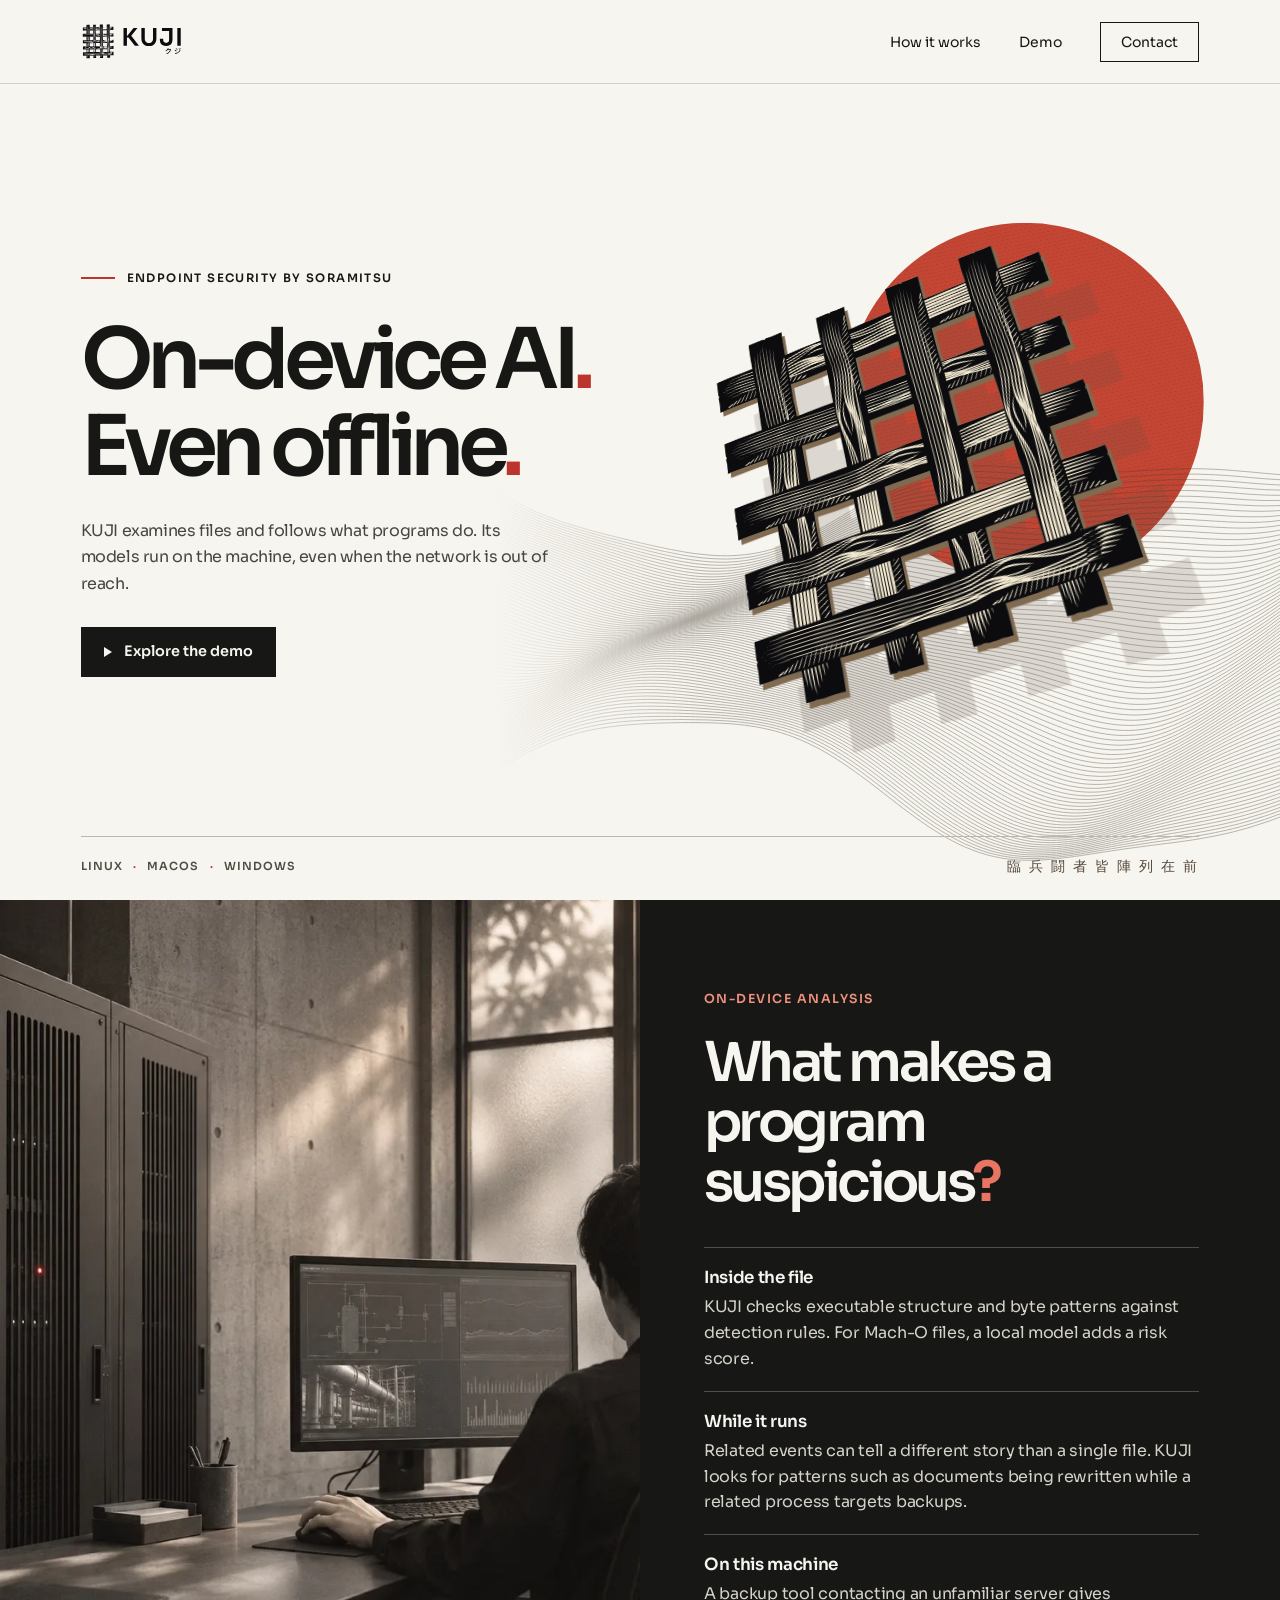
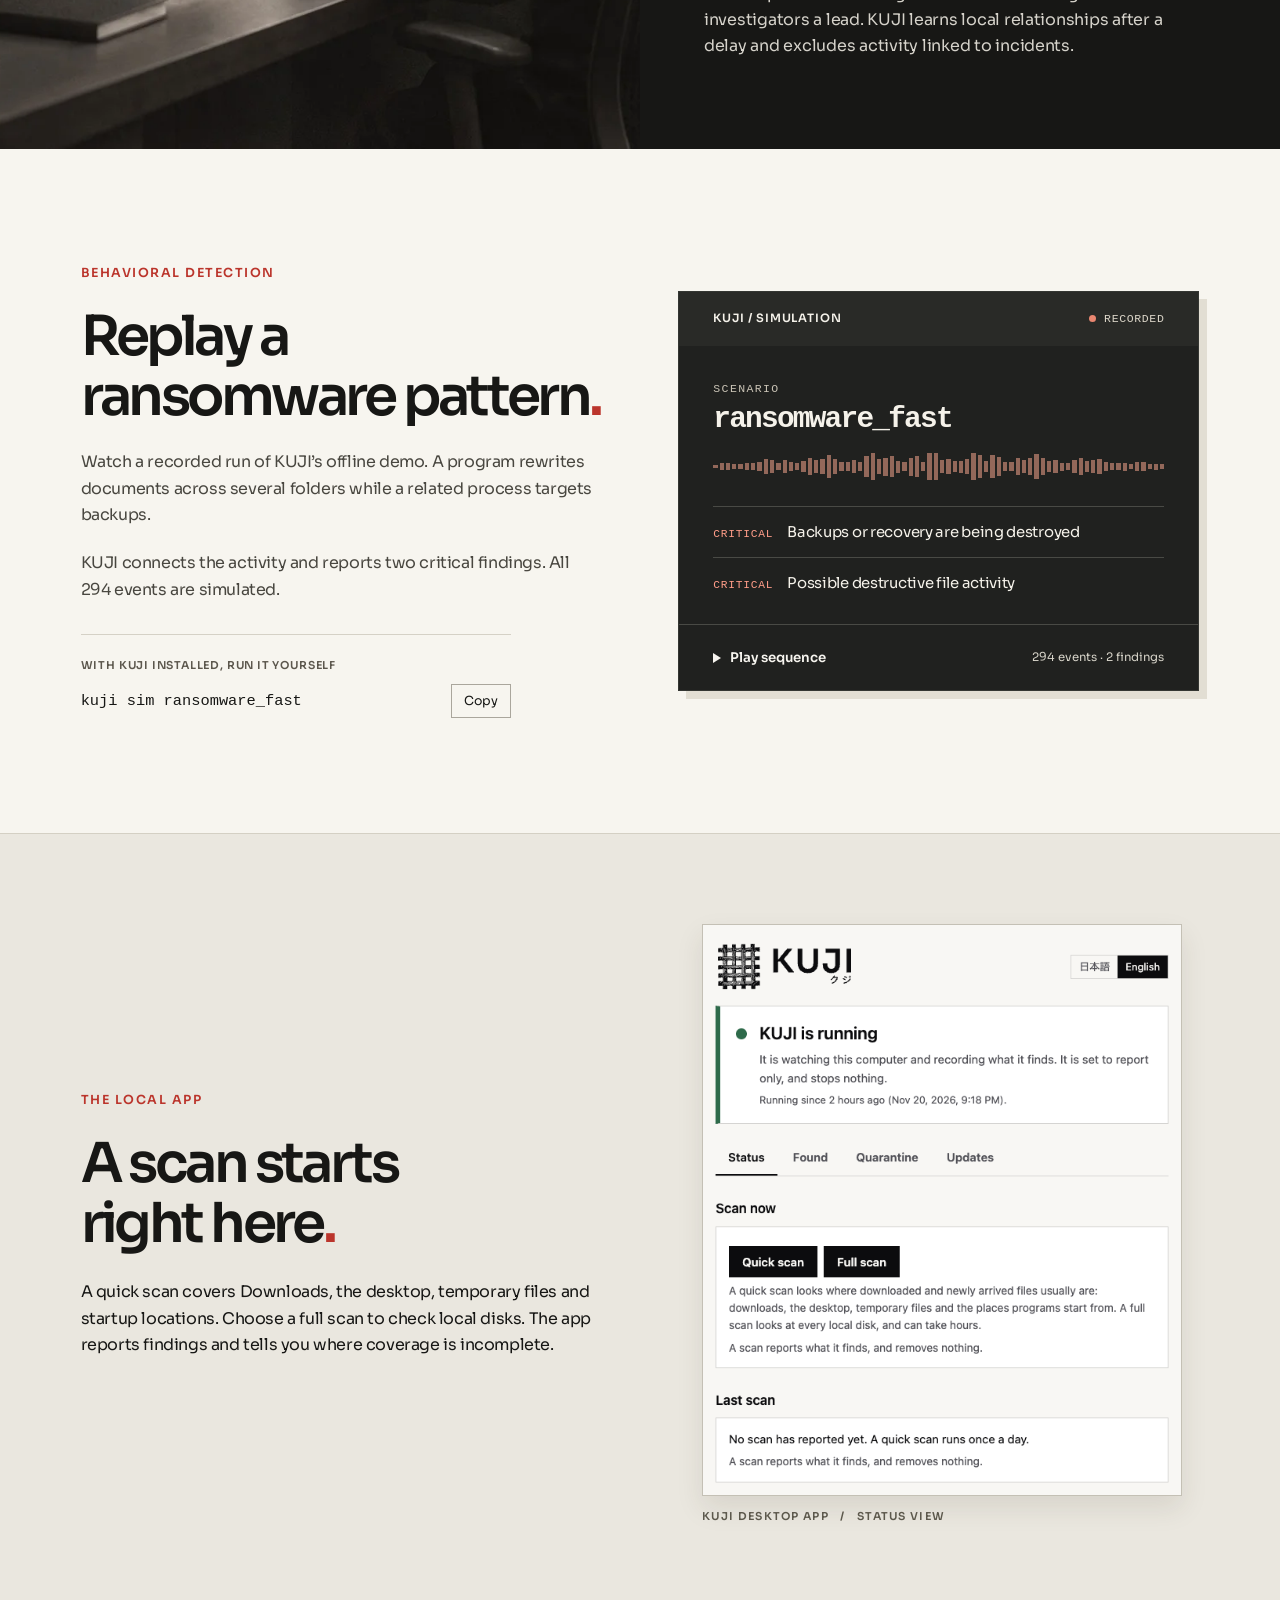
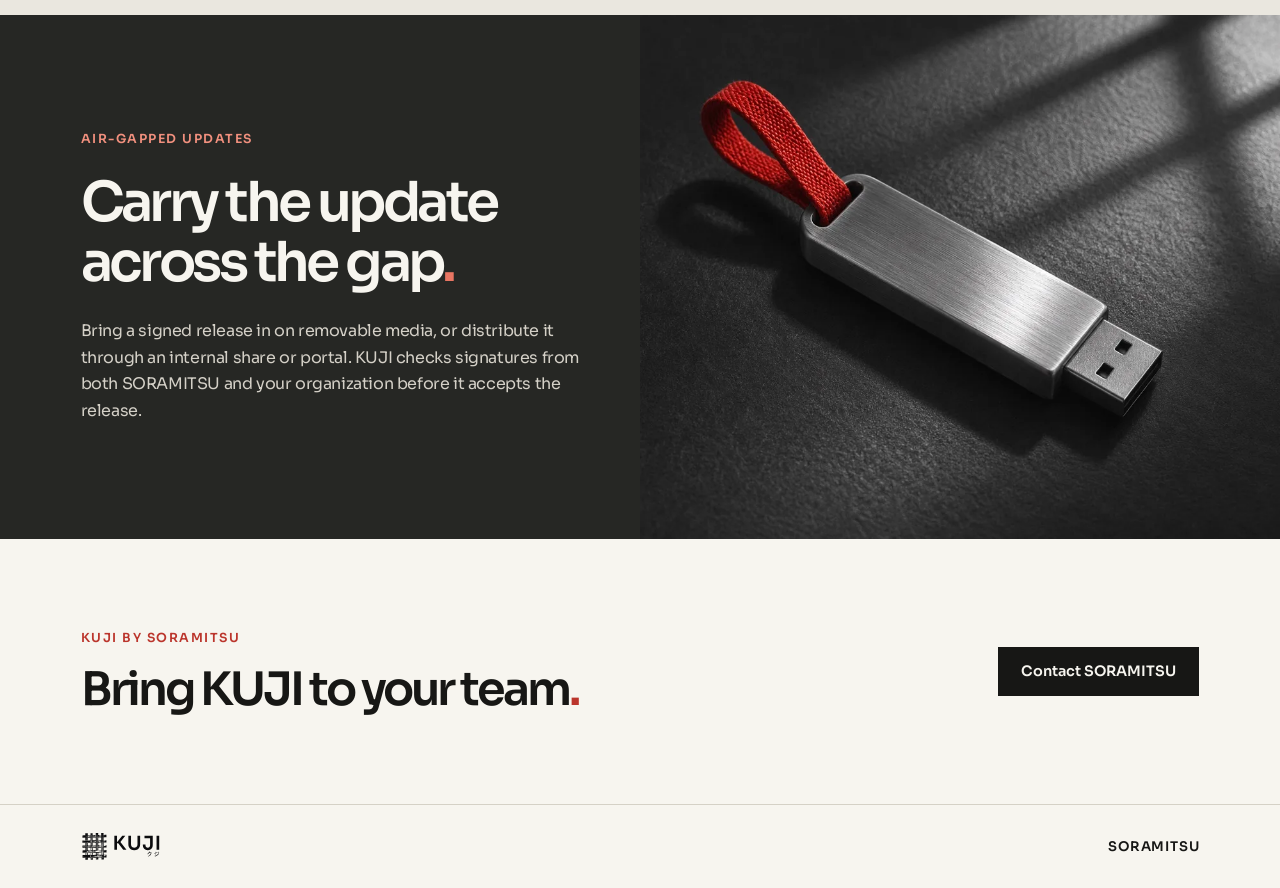
==== index.html @ 9671646a "Publish KUJI's on-device endpoint analysis landing page" ====
<!doctype html>
<html lang="en">
  <head>
    <meta charset="utf-8" />
    <meta name="viewport" content="width=device-width,initial-scale=1" />
    <meta name="theme-color" content="#f7f5ef" />
    <title>KUJI クジ | On-device endpoint intelligence by SORAMITSU</title>
    <meta
      name="description"
      content="KUJI brings file analysis, behavioral detection and local machine learning to offline endpoints. Explore the system and replay a ransomware simulation."
    />
    <meta property="og:title" content="KUJI · On-device AI. Even offline." />
    <meta
      property="og:description"
      content="Explore SORAMITSU’s offline endpoint system and replay its ransomware simulation."
    />
    <meta property="og:type" content="website" />
    <link rel="icon" href="assets/icon.svg" type="image/svg+xml" />
    <link
      rel="preload"
      as="font"
      type="font/woff2"
      href="assets/sora-semibold.woff2"
      crossorigin
    />
    <link rel="stylesheet" href="style.css" />
    <script src="page.js" defer></script>
  </head>
  <body>
    <a class="skip" href="#main">Skip to content</a>
    <header class="mast">
      <a href="#top" aria-label="KUJI home"
        ><img
          class="lockup"
          src="assets/lockup.svg"
          width="118"
          height="44"
          alt="KUJI クジ"
      /></a>
      <nav aria-label="Main navigation">
        <a href="#system">How it works</a><a href="#demo">Demo</a
        ><a
          class="nav-contact"
          href="mailto:service@soramitsu.co.jp?subject=KUJI%20enquiry"
          >Contact</a
        >
      </nav>
    </header>
    <main id="main">
      <section class="hero" id="top" aria-labelledby="hero-title">
        <div
          class="hero-art"
          role="img"
          aria-label="KUJI’s nine engraved strokes in black ink, lifted above a vermilion sun and fine contour lines."
        >
          <div class="field">
            <div class="sun"></div>
            <img
              class="terrain"
              src="assets/engraving.svg"
              width="960"
              height="620"
              alt=""
            />
            <div class="block">
              <i class="edge shadow"></i><i class="edge thickness"></i
              ><i class="edge bevel"></i>
              <img
                class="face"
                src="assets/mark.svg"
                alt=""
                width="358"
                height="376"
                fetchpriority="high"
              />
            </div>
          </div>
        </div>
        <div class="hero-copy">
          <p class="eyebrow">
            <span class="red-rule"></span>Endpoint security by SORAMITSU
          </p>
          <h1 id="hero-title">
            On-device AI<span>.</span><br />Even offline<span>.</span>
          </h1>
          <p class="intro">
            KUJI examines files and follows what programs do. Its models run on
            the machine, even when the network is out of reach.
          </p>
          <a class="button primary" href="#demo"
            ><span class="play" aria-hidden="true"></span>Explore the demo</a
          >
        </div>
        <div class="hero-foot">
          <span>Linux <b>·</b> macOS <b>·</b> Windows</span
          ><span class="signature" lang="ja">臨 兵 闘 者 皆 陣 列 在 前</span>
        </div>
      </section>

      <section class="system" id="system" aria-labelledby="system-title">
        <div class="system-photo">
          <img
            src="assets/workstation.webp"
            alt="An operator at a workstation beside an equipment rack."
            width="1000"
            height="1000"
            loading="lazy"
          />
        </div>
        <div class="system-copy">
          <p class="section-label">On-device analysis</p>
          <h2 id="system-title">
            What makes a<br />program suspicious<span>?</span>
          </h2>
          <dl class="evidence">
            <div>
              <dt>Inside the file</dt>
              <dd>
                KUJI checks executable structure and byte patterns against
                detection rules. For Mach-O files, a local model adds a risk
                score.
              </dd>
            </div>
            <div>
              <dt>While it runs</dt>
              <dd>
                Related events can tell a different story than a single file.
                KUJI looks for patterns such as documents being rewritten while
                a related process targets backups.
              </dd>
            </div>
            <div>
              <dt>On this machine</dt>
              <dd>
                A backup tool contacting an unfamiliar server gives
                investigators a lead. KUJI learns local relationships after a
                delay and excludes activity linked to incidents.
              </dd>
            </div>
          </dl>
        </div>
      </section>

      <section class="demo" id="demo" aria-labelledby="demo-title">
        <div class="demo-copy">
          <p class="section-label">Behavioral detection</p>
          <h2 id="demo-title">
            Replay a<br />ransomware pattern<span>.</span>
          </h2>
          <p>
            Watch a recorded run of KUJI’s offline demo. A program rewrites
            documents across several folders while a related process targets
            backups.
          </p>
          <p>
            KUJI connects the activity and reports two critical findings. All
            294 events are simulated.
          </p>
          <div class="command">
            <span>With KUJI installed, run it yourself</span>
            <div>
              <code id="command">kuji sim ransomware_fast</code
              ><button id="copy" type="button" hidden>Copy</button>
            </div>
            <span id="copy-status" class="sr-only" role="status"></span>
          </div>
        </div>
        <div class="playback" aria-label="Recorded KUJI simulation">
          <div class="playback-head">
            <span>KUJI / Simulation</span><span class="rec">Recorded</span>
          </div>
          <div class="playback-body">
            <span class="scenario">Scenario</span>
            <h3>ransomware_fast</h3>
            <div class="signal" aria-hidden="true"></div>
            <div class="record">
              <div class="event">
                <span>Critical</span>
                <p>Backups or recovery are being destroyed</p>
              </div>
              <div class="event">
                <span>Critical</span>
                <p>Possible destructive file activity</p>
              </div>
            </div>
          </div>
          <div class="player-controls">
            <button id="replay" hidden type="button">
              <span class="play" aria-hidden="true"></span
              ><span class="replay-label">Play sequence</span>
            </button>
            <p id="play-status" role="status">294 events · 2 findings</p>
          </div>
        </div>
      </section>

      <section class="scan" aria-labelledby="scan-title">
        <div class="scan-copy">
          <p class="section-label">The local app</p>
          <h2 id="scan-title">A scan starts<br />right here<span>.</span></h2>
          <p>
            A quick scan covers Downloads, the desktop, temporary files and
            startup locations. Choose a full scan to check local disks. The app
            reports findings and tells you where coverage is incomplete.
          </p>
        </div>
        <figure class="app-view">
          <img
            src="assets/kuji-app.webp"
            alt="The KUJI app’s Status screen with Quick scan and Full scan controls."
            width="610"
            height="728"
            loading="lazy"
          />
          <figcaption>KUJI desktop app <span>/</span> Status view</figcaption>
        </figure>
      </section>

      <section class="updates" aria-labelledby="updates-title">
        <div class="update-copy">
          <p class="section-label">Air-gapped updates</p>
          <h2 id="updates-title">
            Carry the update<br />across the gap<span>.</span>
          </h2>
          <p>
            Bring a signed release in on removable media, or distribute it
            through an internal share or portal. KUJI checks signatures from
            both SORAMITSU and your organization before it accepts the release.
          </p>
        </div>
        <div class="media-photo">
          <img
            src="assets/media.webp"
            width="1000"
            height="1000"
            loading="lazy"
            alt="A removable USB drive with a vermilion cord."
          />
        </div>
      </section>
      <section class="contact" aria-label="Contact SORAMITSU">
        <div>
          <p class="section-label">KUJI by SORAMITSU</p>
          <h2>Bring KUJI to your team<span>.</span></h2>
        </div>
        <a
          class="button primary"
          href="mailto:service@soramitsu.co.jp?subject=KUJI%20enquiry"
          >Contact SORAMITSU</a
        >
      </section>
    </main>
    <footer>
      <a href="#top"
        ><img
          src="assets/lockup.svg"
          width="91"
          height="34"
          alt="KUJI home" /></a
      ><a href="https://soramitsu.co.jp/">SORAMITSU</a>
    </footer>
  </body>
</html>
---- style.css ----
@font-face {
  font-family: Sora;
  src: url(assets/sora-regular.woff2) format("woff2");
  font-weight: 400;
  font-display: swap;
}
@font-face {
  font-family: Sora;
  src: url(assets/sora-semibold.woff2) format("woff2");
  font-weight: 600;
  font-display: swap;
}
:root {
  --paper: #f7f5ef;
  --ink: #171715;
  --red: #bb352c;
  --faint: #d5d1c6;
  --pad: clamp(22px, 6.3vw, 110px);
  font-family: Sora, Arial, sans-serif;
  color: var(--ink);
  background: var(--paper);
  font-synthesis: none;
  scroll-behavior: smooth;
}
* {
  box-sizing: border-box;
}
body {
  margin: 0;
}
a {
  color: inherit;
  text-decoration: none;
}
button {
  font: inherit;
  cursor: pointer;
}
button,
a {
  -webkit-tap-highlight-color: transparent;
}
a:focus-visible,
button:focus-visible {
  outline: 3px solid #4385c3;
  outline-offset: 5px;
}
p,
h1,
h2,
h3,
dl,
dd,
figure {
  margin: 0;
}
img {
  display: block;
  max-width: 100%;
}
button[hidden] {
  display: none !important;
}
.skip,
.sr-only {
  position: absolute;
  clip-path: inset(50%);
  height: 1px;
  width: 1px;
  overflow: hidden;
  white-space: nowrap;
}
.skip:focus {
  z-index: 10;
  clip-path: none;
  top: 10px;
  left: 10px;
  width: auto;
  height: auto;
  padding: 12px;
  background: white;
}
.mast {
  height: 84px;
  border-bottom: 1px solid var(--faint);
  display: flex;
  align-items: center;
  justify-content: space-between;
  padding: 0 var(--pad);
  position: relative;
  z-index: 3;
  background: var(--paper);
}
.lockup {
  width: 102px;
  height: auto;
}
nav {
  display: flex;
  align-items: center;
  gap: clamp(20px, 3vw, 50px);
  font-size: 14px;
}
nav a:not(.nav-contact),
footer > a:last-child {
  padding: 12px 0;
  text-decoration: underline;
  text-underline-offset: 6px;
  text-decoration-color: transparent;
  transition: text-decoration-color 0.2s;
}
nav a:hover,
footer > a:hover {
  text-decoration-color: currentColor;
}
.nav-contact {
  padding: 10px 20px;
  border: 1px solid var(--ink);
  transition:
    background 0.2s,
    color 0.2s;
}
.nav-contact:hover {
  color: var(--paper);
  background: var(--ink);
}
.hero {
  min-height: clamp(600px, calc(100svh - 84px), 910px);
  display: grid;
  align-items: center;
  position: relative;
  overflow: hidden;
  isolation: isolate;
  background: #f7f5ef;
}
.hero-copy {
  position: relative;
  z-index: 1;
  padding: 86px 0 124px var(--pad);
  width: 51%;
  pointer-events: none;
}
.hero-copy a {
  pointer-events: auto;
}
.eyebrow,
.section-label,
.hero-foot,
.playback-head,
.scenario,
.app-view figcaption,
.command > span:first-child {
  font-size: 0.78rem;
  font-weight: 600;
  line-height: 1.55;
  letter-spacing: 0.12em;
  text-transform: uppercase;
}
.eyebrow {
  display: flex;
  align-items: center;
  gap: 12px;
  margin-bottom: 30px;
  font-size: clamp(0.69rem, 0.91vw, 0.8rem);
}
.red-rule {
  height: 2px;
  width: 34px;
  background: var(--red);
}
h1,
h2,
h3 {
  font-weight: 600;
}
h1 {
  font-size: clamp(58px, 6.55vw, 112px);
  line-height: 1.035;
  letter-spacing: -0.077em;
}
h1 span,
h2 span {
  color: var(--red);
}
.intro,
.demo-copy > p:not(.section-label),
.scan-copy > p:not(.section-label),
.update-copy > p:not(.section-label) {
  max-width: 43ch;
  font-size: clamp(16px, 1.2vw, 21px);
  line-height: 1.65;
  letter-spacing: -0.025em;
}
.intro {
  margin: 27px 0 30px;
  max-width: 39ch;
  color: #474640;
}
.button {
  display: inline-flex;
  align-items: center;
  justify-content: center;
  gap: 12px;
  padding: 15px 23px;
  min-height: 49px;
  font-weight: 600;
  font-size: 0.9rem;
  line-height: 1.35;
}
.primary {
  background: var(--ink);
  color: var(--paper);
  transition:
    background 0.2s,
    transform 0.2s;
}
.primary:hover {
  background: #992e25;
  transform: translateY(-2px);
}
.play {
  display: inline-block;
  width: 0;
  height: 0;
  border-top: 5px solid transparent;
  border-bottom: 5px solid transparent;
  border-left: 8px solid currentColor;
}
.hero-foot {
  position: absolute;
  left: var(--pad);
  right: var(--pad);
  bottom: 0;
  display: flex;
  align-items: center;
  justify-content: space-between;
  padding: 19px 0 22px;
  border-top: 1px solid #bdb8a9;
  color: #514d43;
  z-index: 2;
  font-size: 0.7rem;
  letter-spacing: 0.095em;
}
.hero-foot b {
  padding: 0 7px;
  color: var(--red);
}
.signature {
  font-family: serif;
  font-size: 0.88rem;
  font-weight: 400;
  letter-spacing: 0.16em;
  color: #554739;
}
.hero-art {
  --rx: 0;
  --ry: 0;
  --scroll: 0;
  position: absolute;
  inset: 0 0 0 43%;
  pointer-events: none;
  overflow: visible;
}
.field {
  position: absolute;
  inset: 0;
  perspective: 1000px;
  perspective-origin: 53% 48%;
  isolation: isolate;
}
.sun {
  position: absolute;
  width: clamp(240px, 28vw, 530px);
  aspect-ratio: 1;
  border-radius: 50%;
  background: #c34634;
  left: 65%;
  top: 39%;
  transform: translate(
    calc(-50% + var(--rx) * -6px),
    calc(-50% + var(--ry) * -6px + var(--scroll) * 29px)
  );
  background-image: repeating-linear-gradient(
    -11deg,
    transparent 0 3px,
    rgba(152, 42, 25, 0.22) 3.3px 3.7px
  );
}
.terrain {
  position: absolute;
  width: 134%;
  height: 88%;
  max-width: none;
  left: -8%;
  top: 22%;
  object-fit: fill;
  opacity: 0.47;
  mask-image: linear-gradient(90deg, transparent, #000 21%, #000 97%);
  transform: translate(
    calc(var(--rx) * -5px),
    calc(var(--scroll) * -32px + var(--ry) * -3px)
  );
}
.block {
  position: absolute;
  width: clamp(298px, 32.5vw, 610px);
  aspect-ratio: 358/376;
  left: 49%;
  top: 46%;
  transform-style: preserve-3d;
  transform: translate(-50%, -50%) translateY(calc(var(--scroll) * -44px))
    rotateX(calc(23deg + var(--ry) * -8deg + var(--scroll) * 8deg))
    rotateY(calc(-18deg + var(--rx) * 11deg)) rotateZ(-13deg);
}
.edge,
.face {
  position: absolute;
  inset: 0;
  width: 100%;
  height: 100%;
  display: block;
}
.edge {
  mask: url(assets/profile.svg) center/contain no-repeat;
}
.shadow {
  background: #595045;
  opacity: 0.17;
  transform: translate3d(9%, 13%, -24px);
}
.thickness {
  background: #806a50;
  transform: translate3d(0.7%, 1.4%, -4px);
}
.bevel {
  background: #f2e8cf;
  transform: translateZ(-0.35px);
}
.face {
  transform: translateZ(0);
  backface-visibility: hidden;
}
.section-label {
  margin-bottom: 24px;
  color: var(--red);
}
h2 {
  font-size: clamp(40px, 4.3vw, 80px);
  letter-spacing: -0.065em;
  line-height: 1.09;
  text-wrap: balance;
}
.system,
.scan,
.updates {
  display: grid;
  grid-template-columns: 1fr 1fr;
}
.system {
  background: #171715;
  color: var(--paper);
}
.system-photo,
.media-photo {
  position: relative;
  overflow: hidden;
  min-height: 360px;
}
.system-photo img,
.media-photo img {
  position: absolute;
  width: 100%;
  height: 100%;
  object-fit: cover;
  object-position: center;
}
.system-copy {
  padding: clamp(72px, 7vw, 125px) var(--pad) clamp(75px, 7vw, 130px)
    clamp(44px, 5vw, 88px);
}
.system .section-label,
.updates .section-label {
  color: #f1907e;
}
.system h2 span,
.updates h2 span {
  color: #e87562;
}
.evidence {
  margin-top: 34px;
}
.evidence > div {
  padding: 19px 0;
  border-top: 1px solid #514e47;
}
.evidence > div:last-child {
  padding-bottom: 0;
}
.evidence dt {
  font-weight: 600;
  letter-spacing: -0.02em;
  margin-bottom: 6px;
  font-size: 1.05rem;
}
.evidence dd {
  font-size: 1rem;
  line-height: 1.62;
  color: #d5d2ca;
  max-width: 48ch;
  letter-spacing: -0.016em;
}
.demo {
  padding: clamp(78px, 9vw, 152px) var(--pad);
  display: grid;
  grid-template-columns: 1fr 1fr;
  align-items: center;
  gap: clamp(36px, 6vw, 110px);
  background: #f7f5ef;
}
.demo-copy > p:not(.section-label) {
  margin-top: 22px;
  color: #494740;
}
.command {
  margin-top: 31px;
  border-top: 1px solid var(--faint);
  padding-top: 18px;
  max-width: 430px;
}
.command > span:first-child {
  font-size: 0.68rem;
  letter-spacing: 0.075em;
  color: #5c574d;
}
.command > div {
  display: flex;
  align-items: center;
  gap: 14px;
  justify-content: space-between;
  margin-top: 10px;
}
.command code,
.scenario,
.signal,
.playback h3,
.rec {
  font-family: ui-monospace, SFMono-Regular, Consolas, monospace;
}
.command code {
  font-size: clamp(0.85rem, 1.2vw, 1.1rem);
}
.command button {
  border: 1px solid #aaa69c;
  background: none;
  padding: 7px 12px;
  color: var(--ink);
  font-size: 0.78rem;
  min-height: 34px;
}
.playback {
  min-width: 0;
  background: #20211f;
  color: #f5f2ea;
  border: 1px solid #343632;
  box-shadow: 8px 8px 0 #e2ded3;
}
.playback-head,
.player-controls {
  padding: 18px clamp(20px, 2.65vw, 42px);
  display: flex;
  align-items: center;
  justify-content: space-between;
  gap: 15px;
}
.playback-head {
  background: #292a27;
  letter-spacing: 0.08em;
  font-size: 0.72rem;
}
.rec {
  letter-spacing: 0.055em;
  color: #dbd5c8;
  font-weight: 400;
  display: flex;
  align-items: center;
  gap: 8px;
}
.rec:before {
  content: "";
  background: #e98670;
  width: 7px;
  height: 7px;
  border-radius: 50%;
}
.playback-body {
  padding: 30px clamp(20px, 2.65vw, 42px) 16px;
}
.scenario {
  font-weight: 400;
  font-size: 0.72rem;
  color: #c9c3b5;
}
.playback h3 {
  font-size: clamp(20px, 2.3vw, 36px);
  margin: 4px 0 14px;
  letter-spacing: -0.06em;
}
.signal {
  height: 34px;
  margin-bottom: 22px;
  display: flex;
  align-items: center;
  gap: 2px;
  overflow: hidden;
}
.signal i {
  width: 3px;
  flex: 1;
  max-width: 5px;
  background: #ab7767;
  transform-origin: center;
  opacity: 0.83;
}
.event {
  display: flex;
  align-items: baseline;
  gap: 14px;
  padding: 14px 0;
  border-top: 1px solid #494a45;
  transition:
    opacity 0.3s,
    transform 0.3s;
}
.event span {
  color: #ff9d89;
  font-family: ui-monospace, monospace;
  font-size: 0.7rem;
  text-transform: uppercase;
  letter-spacing: 0.07em;
}
.event p {
  font-size: 0.93rem;
  line-height: 1.5;
  letter-spacing: -0.02em;
}
.playback.is-playing .event.waiting {
  opacity: 0.12;
  transform: translateY(4px);
}
.player-controls {
  border-top: 1px solid #494a45;
  min-height: 62px;
}
.player-controls button {
  background: none;
  color: var(--paper);
  border: 0;
  padding: 6px 0;
  display: inline-flex;
  align-items: center;
  gap: 9px;
  font-size: 0.83rem;
  font-weight: 600;
}
.player-controls button:disabled {
  opacity: 0.58;
  cursor: default;
}
.player-controls p {
  font-size: 0.73rem;
  line-height: 1.5;
  color: #d7d4c9;
  text-align: right;
}
.playback.is-playing .signal i {
  animation: pulse 0.6s ease-in-out alternate infinite;
  animation-delay: var(--delay);
}
.scan {
  background: #eae7df;
  border-top: 1px solid #d4d0c4;
  align-items: center;
  overflow: hidden;
  padding: clamp(70px, 7vw, 120px) var(--pad);
  gap: clamp(40px, 7vw, 120px);
}
.scan-copy > p:last-child,
.update-copy > p:last-child {
  margin-top: 25px;
}
.app-view {
  width: min(100%, 480px);
  justify-self: center;
}
.app-view img {
  width: 100%;
  height: auto;
  box-shadow: 0 12px 25px #3b32201a;
  border: 1px solid #c4c0b5;
}
.app-view figcaption {
  margin-top: 12px;
  font-size: 0.68rem;
  color: #5c584c;
}
.app-view figcaption span {
  margin: 0 8px;
}
.updates {
  background: #262724;
  color: var(--paper);
}
.update-copy {
  padding: clamp(80px, 9vw, 150px) clamp(34px, 4vw, 75px)
    clamp(80px, 9vw, 150px) var(--pad);
  align-self: center;
}
.update-copy > p:last-child {
  color: #d4d0c7;
}
.media-photo img {
  object-position: center 51%;
}
.contact {
  padding: clamp(64px, 7vw, 125px) var(--pad);
  display: flex;
  align-items: center;
  justify-content: space-between;
  gap: 28px;
}
.contact .section-label {
  margin-bottom: 16px;
}
.contact h2 {
  font-size: clamp(35px, 3.6vw, 64px);
}
.contact a {
  flex: none;
}
footer {
  border-top: 1px solid var(--faint);
  display: flex;
  align-items: center;
  justify-content: space-between;
  padding: 21px var(--pad);
  font-weight: 600;
  font-size: 0.83rem;
  letter-spacing: 0.06em;
}
footer img {
  width: 80px;
  height: auto;
}
@keyframes pulse {
  to {
    transform: scaleY(0.34);
    opacity: 0.48;
  }
}
@keyframes arrive {
  from {
    opacity: 0;
    translate: 0 14px;
  }
  to {
    opacity: 1;
    translate: 0 0;
  }
}
@keyframes ink {
  from {
    opacity: 0.1;
    translate: 10px 14px;
  }
  to {
    opacity: 1;
    translate: 0 0;
  }
}
@media (prefers-reduced-motion: no-preference) {
  .hero-copy {
    animation: arrive 0.7s ease-out both;
  }
  .block {
    animation: ink 0.85s cubic-bezier(0.18, 0.63, 0.35, 1) both;
  }
  .enter {
    animation: arrive 0.55s ease-out both;
  }
}
@media (min-width: 1750px) {
  .hero-copy {
    width: 55%;
  }
  .hero-art {
    left: 42%;
  }
}
@media (max-width: 830px) {
  .mast {
    height: 66px;
  }
  .lockup {
    width: 85px;
  }
  .hero {
    min-height: clamp(530px, calc(86svh - 66px), 695px);
  }
  .hero-copy {
    width: 56%;
    padding: 62px 0 105px var(--pad);
  }
  h1 {
    font-size: clamp(46px, 7.4vw, 65px);
  }
  .eyebrow {
    font-size: 0.65rem;
    gap: 8px;
    margin-bottom: 19px;
  }
  .red-rule {
    width: 22px;
  }
  .intro {
    font-size: 1rem;
  }
  .block {
    width: clamp(225px, 35vw, 330px);
  }
  .sun {
    width: 30vw;
  }
  .system-copy {
    padding: 52px 28px;
  }
  .demo {
    gap: 30px;
  }
  .section-label {
    font-size: 0.71rem;
  }
}
@media (max-width: 640px) {
  :root {
    --pad: 22px;
  }
  .mast {
    height: 60px;
  }
  nav {
    font-size: 0.76rem;
    gap: 15px;
  }
  .nav-contact {
    padding: 9px 12px;
  }
  .lockup {
    width: 76px;
  }
  .hero {
    display: flex;
    flex-direction: column;
    align-items: stretch;
    min-height: 0;
  }
  .hero-copy {
    order: 0;
    width: auto;
    padding: 44px var(--pad) 0;
  }
  .eyebrow {
    margin-bottom: 17px;
  }
  .hero h1 {
    font-size: clamp(47px, 11vw, 72px);
    line-height: 1.03;
  }
  .intro {
    margin: 17px 0 19px;
    max-width: 38ch;
    font-size: 0.96rem;
    line-height: 1.56;
  }
  .button {
    min-height: 44px;
    padding: 12px 17px;
    font-size: 0.81rem;
  }
  .hero-art {
    position: relative;
    order: 1;
    inset: auto;
    width: 100%;
    height: clamp(205px, 51vw, 315px);
    margin-top: -4px;
    overflow: hidden;
  }
  .field {
    perspective: 750px;
  }
  .block {
    width: clamp(172px, 44vw, 255px);
    left: 56%;
    top: 51%;
  }
  .sun {
    width: clamp(134px, 31vw, 200px);
    left: 68%;
    top: 43%;
  }
  .terrain {
    width: 115%;
    height: 139%;
    left: 0;
    top: 0;
    opacity: 0.45;
  }
  .hero-foot {
    order: 2;
    position: relative;
    inset: auto;
    margin: 0 var(--pad);
    padding: 12px 0;
    font-size: 0.6rem;
  }
  .signature {
    font-size: 0.72rem;
    letter-spacing: 0.02em;
  }
  .hero-foot b {
    padding: 0 3px;
  }
  .system,
  .demo,
  .scan,
  .updates {
    grid-template-columns: 1fr;
  }
  .system-copy {
    order: 0;
    padding: 52px var(--pad) 36px;
  }
  .system-photo {
    order: 1;
    min-height: 0;
    aspect-ratio: 1.58;
  }
  .system-photo img {
    object-position: center 53%;
  }
  .section-label {
    margin-bottom: 16px;
  }
  .evidence {
    margin-top: 26px;
  }
  .evidence > div {
    padding: 15px 0;
  }
  .evidence dd {
    font-size: 0.95rem;
  }
  .demo,
  .scan {
    padding: 54px var(--pad);
    gap: 32px;
  }
  .demo h2,
  .scan h2,
  .updates h2 {
    font-size: clamp(38px, 8.9vw, 54px);
  }
  .demo-copy > p:not(.section-label) {
    margin-top: 15px;
  }
  .command {
    margin-top: 22px;
  }
  .playback-body {
    padding-top: 23px;
  }
  .signal {
    margin-bottom: 14px;
  }
  .playback {
    box-shadow: 5px 5px 0 #e2ded3;
  }
  .scan-copy > p:last-child,
  .update-copy > p:last-child {
    margin-top: 18px;
  }
  .app-view {
    max-width: 420px;
  }
  .update-copy {
    padding: 53px var(--pad) 30px;
  }
  .media-photo {
    min-height: 0;
    aspect-ratio: 1.55;
  }
  .contact {
    align-items: flex-start;
    flex-direction: column;
    gap: 22px;
    padding: 54px var(--pad);
  }
  footer {
    padding: 18px var(--pad);
  }
}
@media (max-width: 345px) {
  nav {
    gap: 10px;
  }
  .signature {
    display: none;
  }
  .lockup {
    width: 70px;
  }
  .hero-copy {
    padding-top: 32px;
  }
}
@media (prefers-reduced-motion: reduce) {
  :root {
    scroll-behavior: auto;
  }
  *,
  *:before,
  *:after {
    animation: none !important;
    transition: none !important;
  }
}
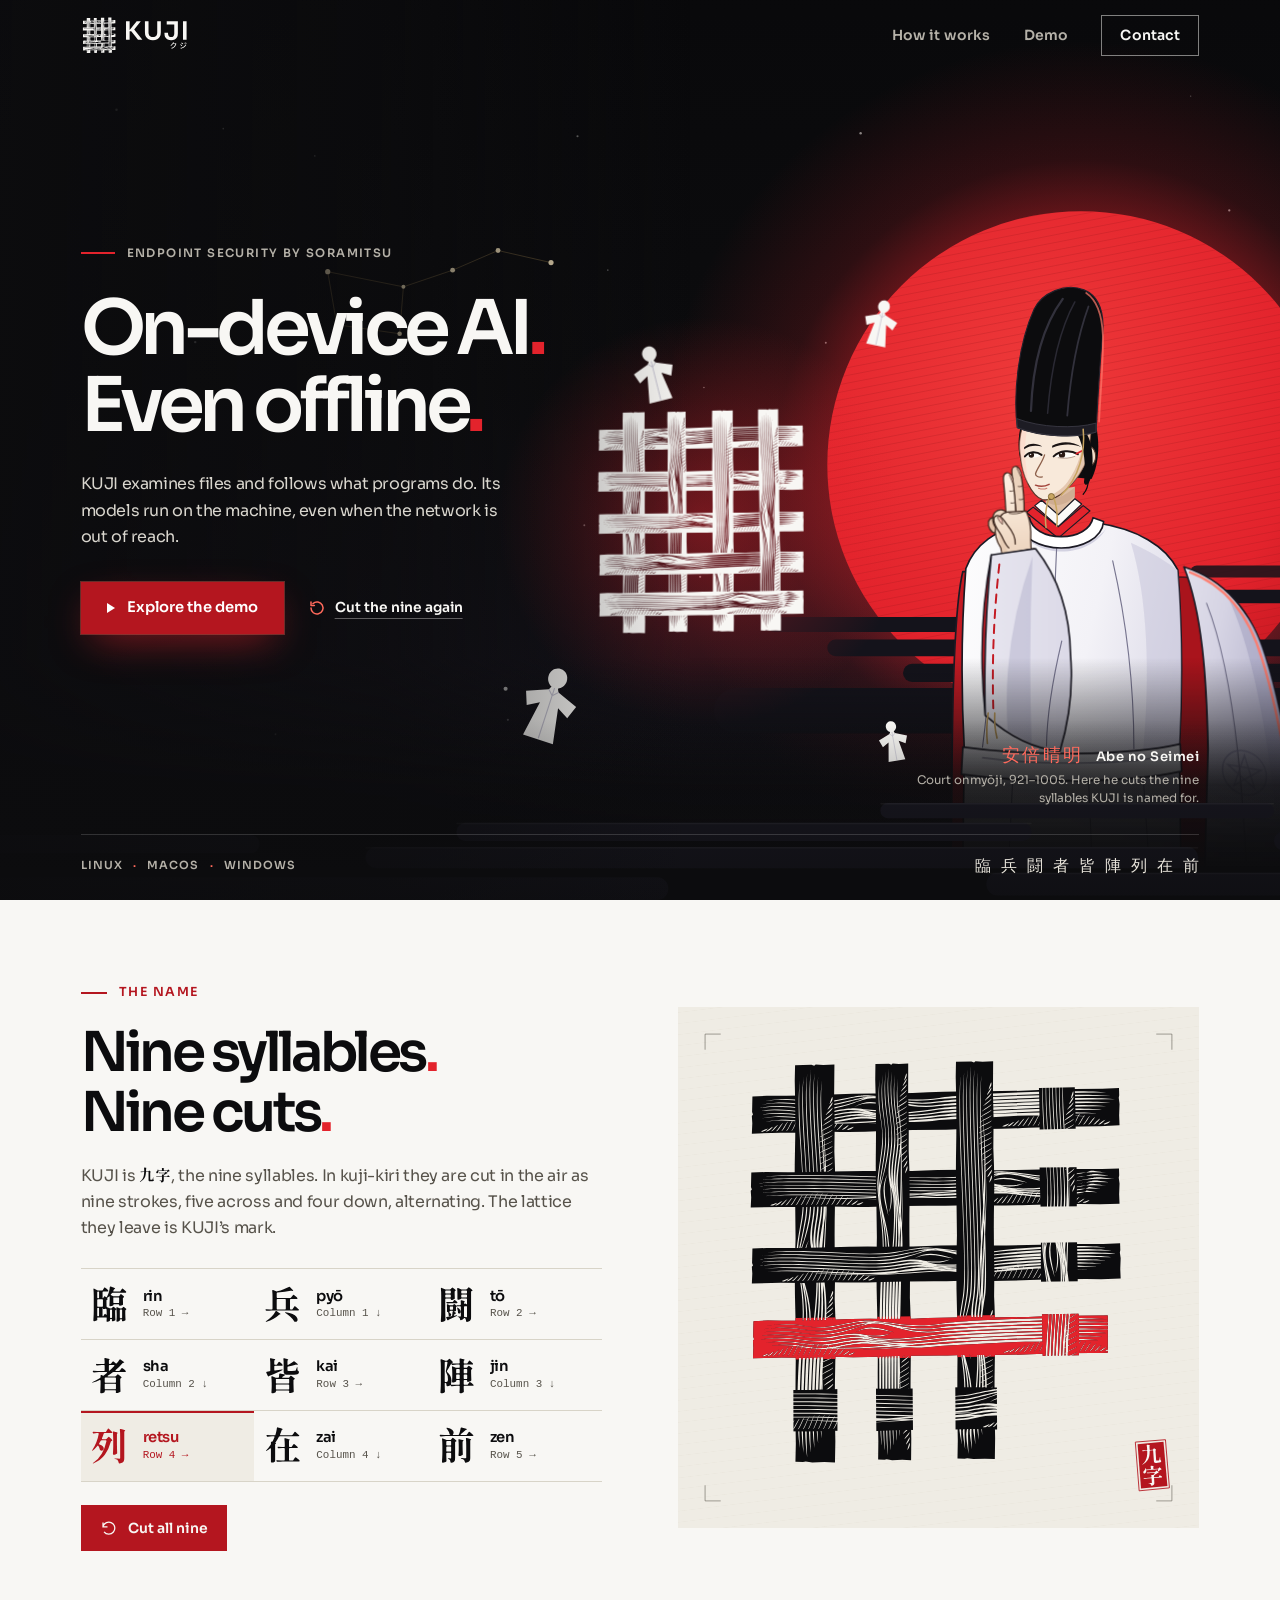
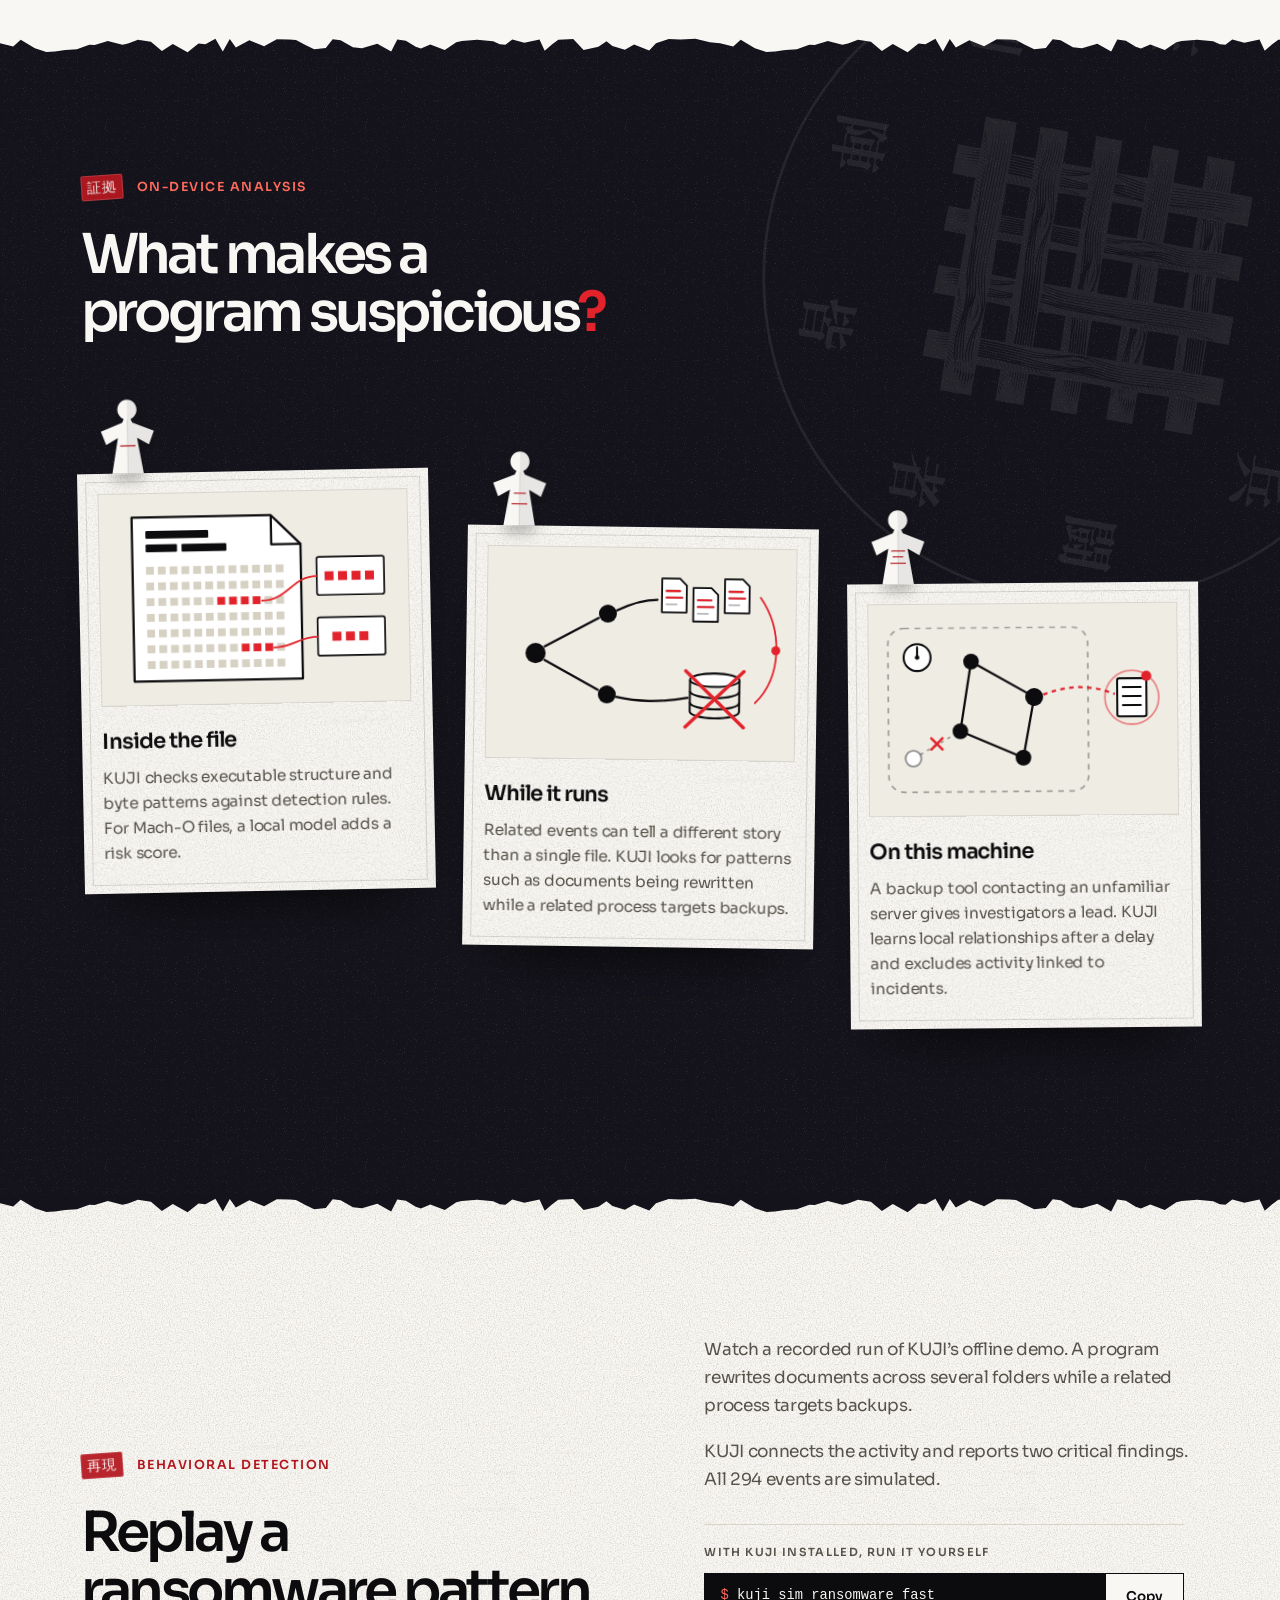
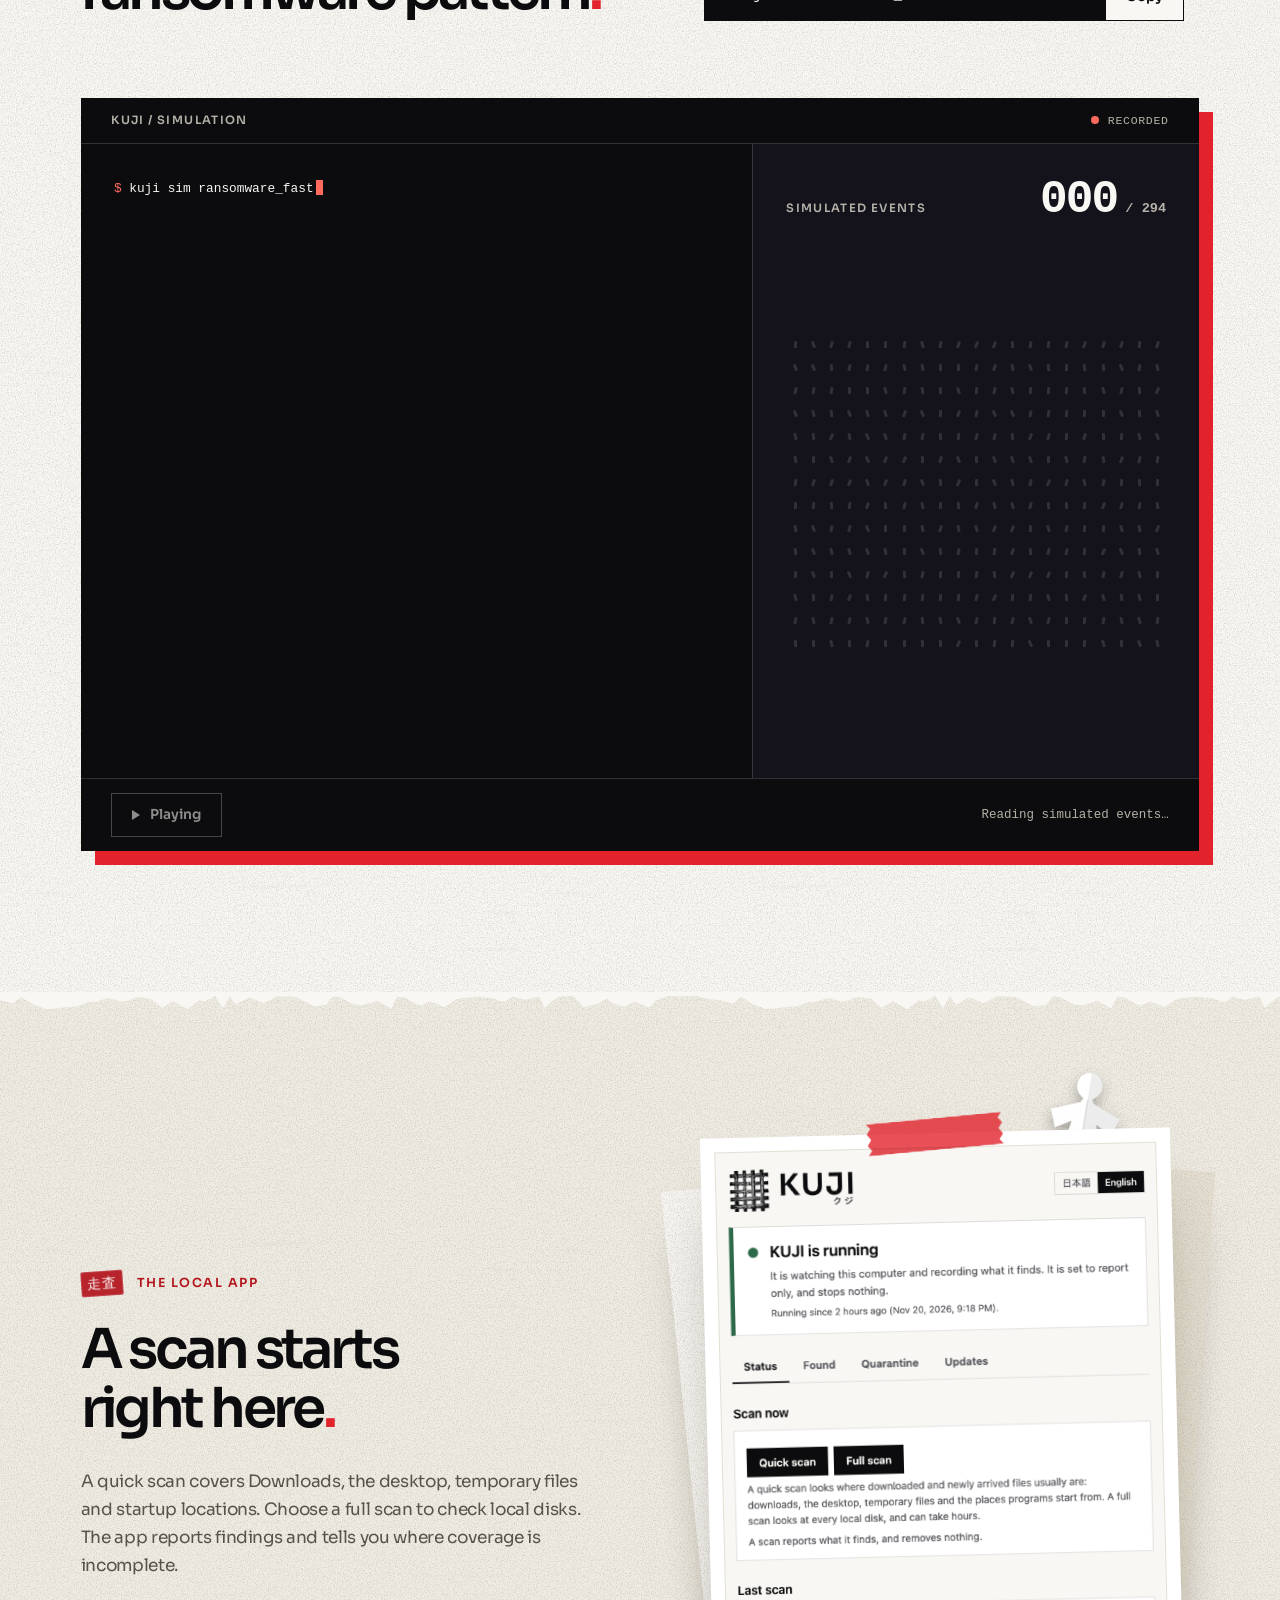
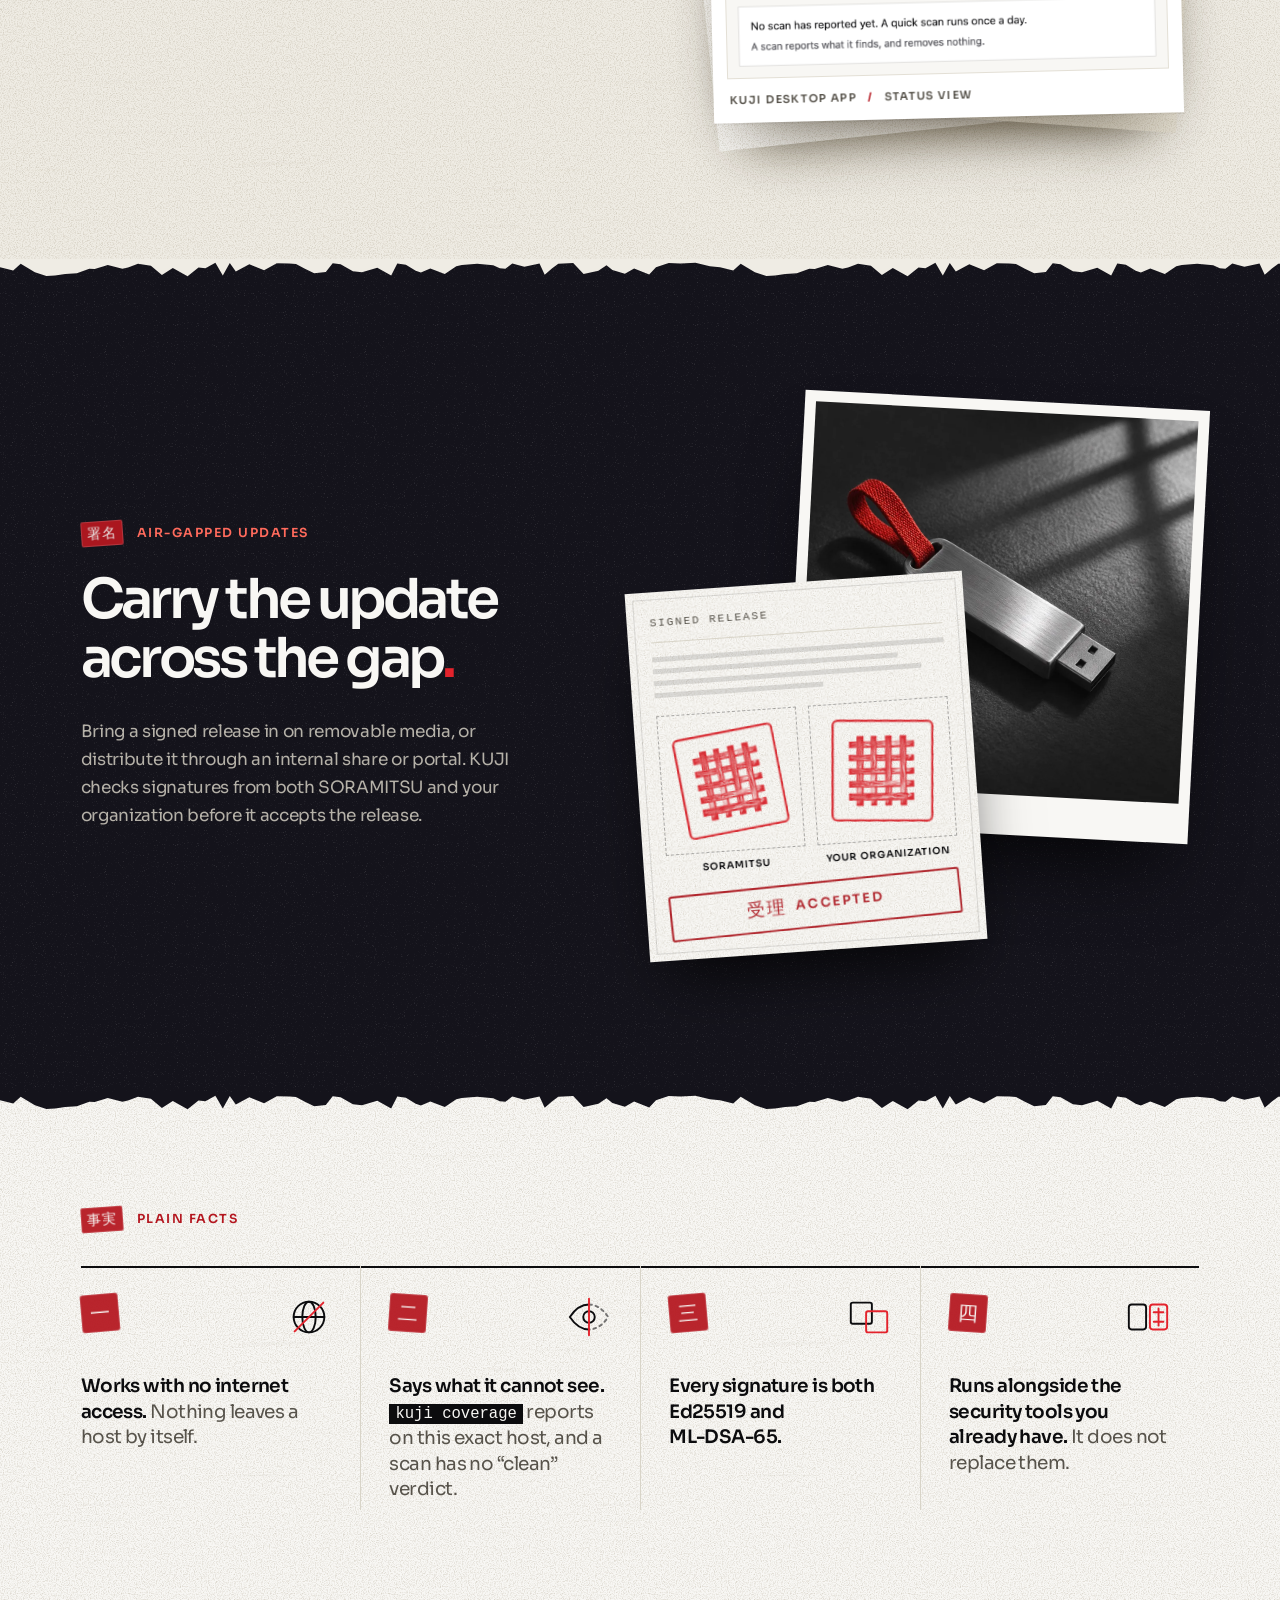
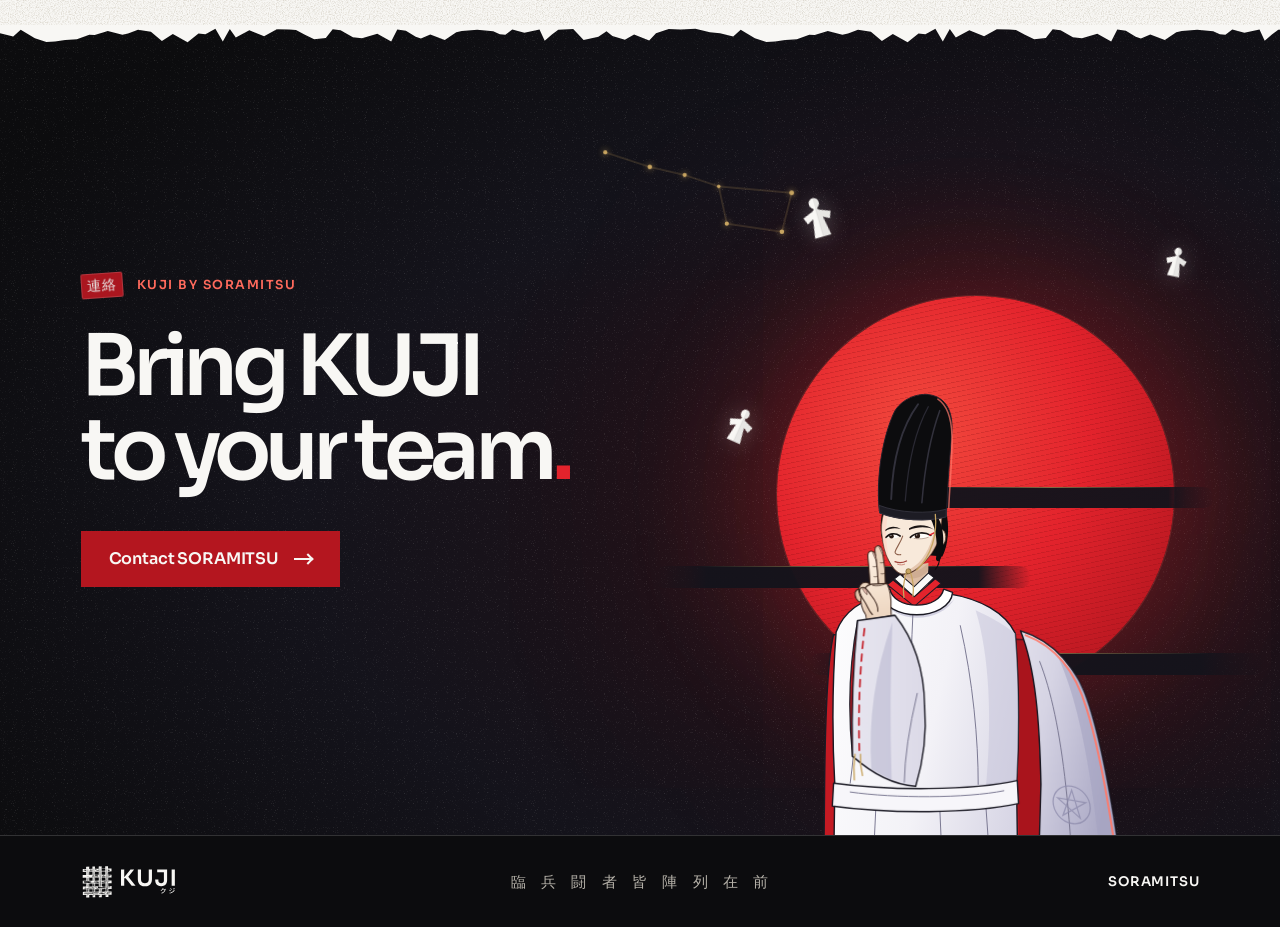
==== commit db522068: "Publish the landing page that opens with 安倍晴明 cutting the nine strokes The page now opens on Abe no " ====
--- a/index.html
+++ b/index.html
@@ -3,7 +3,7 @@
   <head>
     <meta charset="utf-8" />
     <meta name="viewport" content="width=device-width,initial-scale=1" />
-    <meta name="theme-color" content="#f7f5ef" />
+    <meta name="theme-color" content="#0C0C0E" />
     <title>KUJI クジ | On-device endpoint intelligence by SORAMITSU</title>
     <meta
       name="description"
@@ -15,6 +15,14 @@
       content="Explore SORAMITSU’s offline endpoint system and replay its ransomware simulation."
     />
     <meta property="og:type" content="website" />
+    <meta property="og:image" content="https://kuji.soramitsu.co.jp/assets/og.jpg" />
+    <meta property="og:image:width" content="1200" />
+    <meta property="og:image:height" content="630" />
+    <meta
+      property="og:image:alt"
+      content="Abe no Seimei raises two fingers before a vermilion moon beside KUJI’s nine-stroke lattice."
+    />
+    <meta name="twitter:card" content="summary_large_image" />
     <link rel="icon" href="assets/icon.svg" type="image/svg+xml" />
     <link
       rel="preload"
@@ -23,19 +31,57 @@
       href="assets/sora-semibold.woff2"
       crossorigin
     />
+    <script>
+      // Hold the words until the opening scene has played, and let go if its script never arrives.
+      if (
+        !matchMedia("(prefers-reduced-motion: reduce)").matches &&
+        (!location.hash || location.hash === "#top")
+      ) {
+        document.documentElement.classList.add("intro-pending");
+        setTimeout(function () {
+          if (!window.kujiHeroStarted) document.documentElement.classList.remove("intro-pending");
+        }, 4000);
+      }
+    </script>
     <link rel="stylesheet" href="style.css" />
+    <link rel="stylesheet" href="hero.css" />
+    <link rel="stylesheet" href="nine.css" />
+    <script src="hero.js" defer></script>
+    <script src="nine.js" defer></script>
     <script src="page.js" defer></script>
   </head>
   <body>
     <a class="skip" href="#main">Skip to content</a>
+
+    <svg class="sprite" aria-hidden="true" focusable="false">
+      <defs>
+        <symbol id="shiki" viewBox="0 0 100 140">
+          <path
+            style="fill: var(--doll-fill, #f8f7f4)"
+            d="M50 2C60 2 67 10 67 20C67 28 62 34 56 37L59 43L97 58L88 82L67 70L78 134L22 134L33 70L12 82L3 58L41 43L44 37C38 34 33 28 33 20C33 10 40 2 50 2Z"
+          />
+          <path
+            style="fill: var(--doll-shade, rgba(12, 12, 14, 0.07))"
+            d="M50 2C60 2 67 10 67 20C67 28 62 34 56 37L59 43L97 58L88 82L67 70L78 134L50 134Z"
+          />
+          <path
+            d="M50 38V133"
+            fill="none"
+            stroke-width="1"
+            style="stroke: var(--doll-crease, rgba(12, 12, 14, 0.2))"
+          />
+        </symbol>
+      </defs>
+    </svg>
+
     <header class="mast">
-      <a href="#top" aria-label="KUJI home"
+      <a class="mast-home" href="#top" aria-label="KUJI home"
         ><img
           class="lockup"
-          src="assets/lockup.svg"
+          src="assets/lockup-reversed.svg"
           width="118"
-          height="44"
-          alt="KUJI クジ"
+          height="45"
+          alt=""
       /></a>
       <nav aria-label="Main navigation">
         <a href="#system">How it works</a><a href="#demo">Demo</a
@@ -45,219 +91,1078 @@
           >Contact</a
         >
       </nav>
+      <span class="mast-progress" aria-hidden="true"></span>
     </header>
+
     <main id="main">
       <section class="hero" id="top" aria-labelledby="hero-title">
-        <div
-          class="hero-art"
-          role="img"
-          aria-label="KUJI’s nine engraved strokes in black ink, lifted above a vermilion sun and fine contour lines."
-        >
-          <div class="field">
-            <div class="sun"></div>
-            <img
-              class="terrain"
-              src="assets/engraving.svg"
-              width="960"
-              height="620"
-              alt=""
-            />
-            <div class="block">
-              <i class="edge shadow"></i><i class="edge thickness"></i
-              ><i class="edge bevel"></i>
-              <img
-                class="face"
-                src="assets/mark.svg"
-                alt=""
-                width="358"
-                height="376"
-                fetchpriority="high"
-              />
+        <!-- HERO:START -->
+<div class="hero-stage" aria-hidden="true">
+  <svg class="hero-svg" id="hero-svg" viewBox="-182 -86 1690 1056" preserveAspectRatio="xMaxYMax slice" focusable="false">
+    <defs>
+      <linearGradient id="h-sky" gradientUnits="userSpaceOnUse" x1="0" y1="-700" x2="0" y2="1100">
+        <stop offset="0" stop-color="#060608"/>
+        <stop offset=".55" stop-color="#0C0C0E"/>
+        <stop offset="1" stop-color="#191622"/>
+      </linearGradient>
+      <radialGradient id="h-halo">
+        <stop offset=".58" stop-color="#E3232C" stop-opacity=".42"/>
+        <stop offset=".72" stop-color="#E3232C" stop-opacity=".16"/>
+        <stop offset="1" stop-color="#E3232C" stop-opacity="0"/>
+      </radialGradient>
+      <radialGradient id="h-moonfill" cx=".42" cy=".36" r=".75">
+        <stop offset="0" stop-color="#EE3A3A"/>
+        <stop offset=".7" stop-color="#E3232C"/>
+        <stop offset="1" stop-color="#C2161F"/>
+      </radialGradient>
+      <pattern id="h-hatch" width="10" height="10" patternUnits="userSpaceOnUse" patternTransform="rotate(-11)">
+        <rect width="10" height="1" fill="#8E0E16" opacity=".26"/>
+      </pattern>
+      <linearGradient id="h-robe" gradientUnits="userSpaceOnUse" x1="-170" y1="0" x2="350" y2="120">
+        <stop offset="0" stop-color="#FFFFFF"/>
+        <stop offset=".45" stop-color="#F3F2F7"/>
+        <stop offset=".76" stop-color="#D6D4E4"/>
+        <stop offset="1" stop-color="#ABA9C5"/>
+      </linearGradient>
+      <linearGradient id="h-robe-arm" gradientUnits="userSpaceOnUse" x1="600" y1="0" x2="1230" y2="0">
+        <stop offset="0" stop-color="#FFFFFF"/>
+        <stop offset=".62" stop-color="#F4F3F8"/>
+        <stop offset="1" stop-color="#DCDAE8"/>
+      </linearGradient>
+      <linearGradient id="h-skin" gradientUnits="userSpaceOnUse" x1="-10" y1="0" x2="150" y2="0">
+        <stop offset="0" stop-color="#FFF1E4"/>
+        <stop offset=".5" stop-color="#F6E4D2"/>
+        <stop offset="1" stop-color="#EBD2BC"/>
+      </linearGradient>
+      <linearGradient id="h-fade" gradientUnits="userSpaceOnUse" x1="0" y1="650" x2="0" y2="930">
+        <stop offset="0" stop-color="#0C0C0E" stop-opacity="0"/>
+        <stop offset=".6" stop-color="#0C0C0E" stop-opacity=".86"/>
+        <stop offset="1" stop-color="#0C0C0E"/>
+      </linearGradient>
+      <radialGradient id="h-tipglow">
+        <stop offset="0" stop-color="#FFF3EC"/>
+        <stop offset=".22" stop-color="#FF8D7C" stop-opacity=".9"/>
+        <stop offset="1" stop-color="#E3232C" stop-opacity="0"/>
+      </radialGradient>
+      <radialGradient id="h-latglow">
+        <stop offset="0" stop-color="#E3232C" stop-opacity=".46"/>
+        <stop offset="1" stop-color="#E3232C" stop-opacity="0"/>
+      </radialGradient>
+      <clipPath id="h-reveal">
+        <polygon class="h-clip" points="0,0 358,0 358,376 0,376"/>
+        <polygon class="h-clip" points="0,0 358,0 358,376 0,376"/>
+        <polygon class="h-clip" points="0,0 358,0 358,376 0,376"/>
+        <polygon class="h-clip" points="0,0 358,0 358,376 0,376"/>
+        <polygon class="h-clip" points="0,0 358,0 358,376 0,376"/>
+        <polygon class="h-clip" points="0,0 358,0 358,376 0,376"/>
+        <polygon class="h-clip" points="0,0 358,0 358,376 0,376"/>
+        <polygon class="h-clip" points="0,0 358,0 358,376 0,376"/>
+        <polygon class="h-clip" points="0,0 358,0 358,376 0,376"/>
+      </clipPath>
+      <path id="h-doll" d="M50 2C60 2 67 10 67 20C67 28 62 34 56 37L59 43L97 58L88 82L67 70L78 134L22 134L33 70L12 82L3 58L41 43L44 37C38 34 33 28 33 20C33 10 40 2 50 2Z"/>
+    </defs>
+
+    <g id="h-cam">
+      <rect x="-5000" y="-4000" width="11600" height="9000" fill="url(#h-sky)"/>
+
+      <g id="h-stars" fill="#F8F7F4"><circle cx="1834" cy="-690" r="1.7" opacity="0.45"/><circle cx="2381" cy="-649" r="1.2" opacity="0.38"/><circle cx="3338" cy="25" r="1.5" opacity="0.47"/><circle cx="-443" cy="-348" r="1.6" opacity="0.39"/><circle cx="2423" cy="-738" r="2.4" opacity="0.88"/><circle cx="-999" cy="161" r="1.6" opacity="0.47"/><circle cx="1235" cy="-377" r="1.0" opacity="0.42"/><circle cx="-256" cy="23" r="1.4" opacity="0.35"/><circle cx="2754" cy="-460" r="2.1" opacity="0.89"/><circle cx="-1000" cy="-937" r="1.3" opacity="0.51"/><circle cx="1463" cy="-308" r="1.5" opacity="0.48" class="h-star-tw" style="animation-delay:-3.5s"/><circle cx="2489" cy="211" r="1.2" opacity="0.31"/><circle cx="-465" cy="-577" r="1.6" opacity="0.51"/><circle cx="974" cy="-940" r="1.6" opacity="0.36"/><circle cx="-1354" cy="261" r="1.5" opacity="0.40"/><circle cx="908" cy="234" r="1.3" opacity="0.51" class="h-star-tw" style="animation-delay:-0.4s"/><circle cx="1628" cy="-226" r="1.7" opacity="0.31"/><circle cx="-284" cy="-608" r="1.0" opacity="0.33"/><circle cx="557" cy="-252" r="1.6" opacity="0.39"/><circle cx="2016" cy="747" r="2.7" opacity="0.94"/><circle cx="175" cy="-404" r="1.5" opacity="0.53"/><circle cx="1948" cy="-27" r="1.2" opacity="0.52"/><circle cx="1441" cy="59" r="1.5" opacity="0.55"/><circle cx="-1881" cy="60" r="1.5" opacity="0.52"/><circle cx="437" cy="-547" r="1.1" opacity="0.33"/><circle cx="2764" cy="-627" r="1.1" opacity="0.42"/><circle cx="-83" cy="-1375" r="1.3" opacity="0.35"/><circle cx="-763" cy="-308" r="1.7" opacity="0.37" class="h-star-tw" style="animation-delay:-2.6s"/><circle cx="-1491" cy="624" r="1.4" opacity="0.50" class="h-star-tw" style="animation-delay:-3.0s"/><circle cx="233" cy="-13" r="0.9" opacity="0.48" class="h-star-tw" style="animation-delay:-2.9s"/><circle cx="2699" cy="236" r="1.0" opacity="0.51"/><circle cx="1435" cy="-1260" r="1.6" opacity="0.32"/><circle cx="2289" cy="-1070" r="0.9" opacity="0.35"/><circle cx="-993" cy="-809" r="1.1" opacity="0.33"/><circle cx="75" cy="233" r="1.6" opacity="0.48"/><circle cx="620" cy="138" r="1.1" opacity="0.31" class="h-star-tw" style="animation-delay:-2.3s"/><circle cx="-896" cy="-1360" r="0.9" opacity="0.38"/><circle cx="1020" cy="-1348" r="2.9" opacity="0.98"/><circle cx="-1670" cy="340" r="1.4" opacity="0.48"/><circle cx="181" cy="751" r="1.2" opacity="0.37"/><circle cx="2127" cy="793" r="1.6" opacity="0.42"/><circle cx="229" cy="-1175" r="2.6" opacity="0.83"/><circle cx="2552" cy="587" r="0.9" opacity="0.37"/><circle cx="-1514" cy="306" r="1.2" opacity="0.30"/><circle cx="1858" cy="-71" r="1.3" opacity="0.53"/><circle cx="2857" cy="-508" r="0.9" opacity="0.41" class="h-star-tw" style="animation-delay:-0.4s"/><circle cx="-1167" cy="-1187" r="2.4" opacity="0.83"/><circle cx="1238" cy="-1141" r="0.9" opacity="0.47"/><circle cx="1390" cy="-92" r="0.9" opacity="0.33"/><circle cx="3041" cy="-386" r="0.9" opacity="0.32"/><circle cx="1465" cy="-679" r="2.1" opacity="0.76" class="h-star-tw" style="animation-delay:-1.7s"/><circle cx="1478" cy="-1409" r="1.1" opacity="0.37" class="h-star-tw" style="animation-delay:-0.4s"/><circle cx="-1892" cy="-1121" r="1.2" opacity="0.38"/><circle cx="1830" cy="-646" r="1.6" opacity="0.52"/><circle cx="-1755" cy="333" r="1.3" opacity="0.32"/><circle cx="-1198" cy="415" r="1.1" opacity="0.53"/><circle cx="-786" cy="-1051" r="1.2" opacity="0.52"/><circle cx="1123" cy="-412" r="1.6" opacity="0.50"/><circle cx="-1816" cy="-625" r="1.0" opacity="0.39"/><circle cx="1758" cy="-923" r="1.0" opacity="0.39"/><circle cx="-1000" cy="654" r="1.3" opacity="0.45"/><circle cx="1513" cy="-1004" r="2.5" opacity="0.89"/><circle cx="2228" cy="230" r="1.3" opacity="0.52"/><circle cx="580" cy="-39" r="1.4" opacity="0.41"/><circle cx="959" cy="-461" r="2.2" opacity="0.83"/><circle cx="660" cy="444" r="0.9" opacity="0.54"/><circle cx="-281" cy="-1311" r="0.8" opacity="0.41"/><circle cx="2390" cy="582" r="0.9" opacity="0.39"/><circle cx="562" cy="-1156" r="1.0" opacity="0.32" class="h-star-tw" style="animation-delay:-3.3s"/><circle cx="713" cy="-893" r="1.0" opacity="0.31"/><circle cx="1690" cy="-221" r="2.5" opacity="0.99"/><circle cx="1662" cy="-1073" r="1.5" opacity="0.49" class="h-star-tw" style="animation-delay:-0.4s"/><circle cx="2392" cy="21" r="0.8" opacity="0.45" class="h-star-tw" style="animation-delay:-0.7s"/><circle cx="-853" cy="-969" r="2.7" opacity="0.91"/><circle cx="3165" cy="-905" r="2.3" opacity="0.79"/><circle cx="2394" cy="463" r="1.3" opacity="0.53"/><circle cx="774" cy="-1443" r="1.5" opacity="0.47"/><circle cx="3068" cy="-822" r="2.6" opacity="0.84" class="h-star-tw" style="animation-delay:-2.8s"/><circle cx="3290" cy="-84" r="1.1" opacity="0.38"/><circle cx="-1715" cy="-866" r="2.8" opacity="0.95"/><circle cx="2570" cy="-346" r="1.3" opacity="0.49"/><circle cx="1422" cy="-292" r="1.3" opacity="0.43"/><circle cx="3370" cy="718" r="0.9" opacity="0.42"/><circle cx="722" cy="-1056" r="1.1" opacity="0.32"/><circle cx="2928" cy="-1422" r="1.3" opacity="0.47"/><circle cx="3461" cy="-753" r="1.1" opacity="0.34"/><circle cx="1853" cy="-1018" r="1.3" opacity="0.46"/><circle cx="-510" cy="500" r="1.7" opacity="0.37"/><circle cx="2455" cy="-630" r="1.4" opacity="0.37"/><circle cx="-613" cy="-942" r="2.8" opacity="0.97"/><circle cx="-1052" cy="472" r="0.9" opacity="0.50"/><circle cx="809" cy="-739" r="0.9" opacity="0.35"/><circle cx="589" cy="475" r="1.3" opacity="0.41"/><circle cx="742" cy="543" r="1.5" opacity="0.50"/><circle cx="1581" cy="-436" r="2.9" opacity="0.79" class="h-star-tw" style="animation-delay:-2.8s"/><circle cx="-259" cy="-314" r="2.8" opacity="0.95"/><circle cx="-29" cy="-74" r="1.6" opacity="0.40"/><circle cx="-1197" cy="-967" r="2.6" opacity="0.80"/><circle cx="-299" cy="-714" r="2.4" opacity="0.89"/><circle cx="3293" cy="223" r="1.5" opacity="0.31"/><circle cx="488" cy="732" r="1.4" opacity="0.37"/><circle cx="1174" cy="-641" r="1.7" opacity="0.52"/><circle cx="2441" cy="-231" r="1.1" opacity="0.37"/><circle cx="3487" cy="-1480" r="1.7" opacity="0.54"/><circle cx="1519" cy="761" r="1.6" opacity="0.52"/><circle cx="2082" cy="336" r="0.9" opacity="0.37" class="h-star-tw" style="animation-delay:-3.3s"/><circle cx="3205" cy="-1378" r="1.7" opacity="0.52"/><circle cx="-1773" cy="-1464" r="2.8" opacity="0.89"/><circle cx="-1147" cy="-1189" r="1.3" opacity="0.46"/><circle cx="-318" cy="365" r="1.1" opacity="0.31"/><circle cx="3477" cy="77" r="1.1" opacity="0.48"/><circle cx="-363" cy="-439" r="1.0" opacity="0.35"/><circle cx="55" cy="-1118" r="2.2" opacity="0.96"/><circle cx="1544" cy="-503" r="1.3" opacity="0.51" class="h-star-tw" style="animation-delay:-0.0s"/><circle cx="-907" cy="616" r="2.3" opacity="0.87"/><circle cx="1233" cy="-457" r="1.1" opacity="0.37"/><circle cx="-832" cy="700" r="1.5" opacity="0.33"/><circle cx="1299" cy="-678" r="2.4" opacity="0.78"/><circle cx="3279" cy="533" r="1.6" opacity="0.47"/><circle cx="3206" cy="-10" r="1.3" opacity="0.41"/><circle cx="-739" cy="38" r="1.1" opacity="0.48"/><circle cx="2637" cy="-693" r="1.1" opacity="0.46"/><circle cx="-1299" cy="319" r="1.2" opacity="0.42"/><circle cx="112" cy="-49" r="1.0" opacity="0.48"/><circle cx="-1846" cy="-716" r="0.9" opacity="0.43"/><circle cx="-1046" cy="194" r="1.1" opacity="0.42"/><circle cx="-1892" cy="615" r="2.8" opacity="0.91"/><circle cx="739" cy="-975" r="1.2" opacity="0.40"/><circle cx="-657" cy="443" r="0.9" opacity="0.40"/><circle cx="-574" cy="604" r="2.6" opacity="0.79" class="h-star-tw" style="animation-delay:-0.1s"/><circle cx="-1063" cy="754" r="2.1" opacity="0.91"/><circle cx="2610" cy="-1195" r="1.4" opacity="0.35"/><circle cx="-1656" cy="-164" r="0.9" opacity="0.32"/><circle cx="747" cy="293" r="1.1" opacity="0.42"/><circle cx="2800" cy="-53" r="1.1" opacity="0.50"/><circle cx="-1800" cy="-604" r="1.1" opacity="0.35"/><circle cx="-70" cy="-445" r="2.6" opacity="0.82" class="h-star-tw" style="animation-delay:-2.4s"/><circle cx="-993" cy="270" r="1.5" opacity="0.54" class="h-star-tw" style="animation-delay:-1.7s"/><circle cx="-643" cy="-1049" r="1.3" opacity="0.38"/><circle cx="2268" cy="-987" r="1.0" opacity="0.43"/><circle cx="-1263" cy="-1162" r="1.1" opacity="0.50"/><circle cx="-940" cy="-1283" r="1.4" opacity="0.33" class="h-star-tw" style="animation-delay:-3.5s"/><circle cx="338" cy="-519" r="1.2" opacity="0.40"/><circle cx="-1447" cy="-650" r="1.4" opacity="0.36"/><circle cx="2838" cy="-724" r="1.6" opacity="0.35"/><circle cx="870" cy="-1175" r="1.1" opacity="0.41"/><circle cx="3418" cy="-750" r="1.2" opacity="0.53"/><circle cx="-158" cy="-1092" r="1.4" opacity="0.33"/><circle cx="117" cy="-274" r="1.5" opacity="0.48"/><circle cx="485" cy="691" r="2.7" opacity="0.86"/><circle cx="-515" cy="-990" r="2.4" opacity="0.80" class="h-star-tw" style="animation-delay:-0.2s"/><circle cx="-1626" cy="663" r="1.5" opacity="0.50"/><circle cx="1339" cy="-960" r="1.5" opacity="0.48"/><circle cx="2102" cy="-927" r="1.3" opacity="0.48"/><circle cx="-1704" cy="-1147" r="1.0" opacity="0.52"/><circle cx="-829" cy="-132" r="1.6" opacity="0.44"/><circle cx="-1344" cy="-73" r="1.2" opacity="0.31"/><circle cx="954" cy="-43" r="1.6" opacity="0.53"/><circle cx="-565" cy="666" r="2.3" opacity="0.96"/><circle cx="-825" cy="278" r="1.0" opacity="0.40" class="h-star-tw" style="animation-delay:-0.9s"/><circle cx="1023" cy="-1072" r="2.8" opacity="0.80"/><circle cx="1057" cy="-242" r="1.6" opacity="0.39"/><circle cx="1862" cy="-1203" r="2.4" opacity="0.97"/><circle cx="-1593" cy="-1065" r="1.6" opacity="0.39"/><circle cx="463" cy="-410" r="1.1" opacity="0.40"/><circle cx="523" cy="-691" r="1.0" opacity="0.41"/><circle cx="-706" cy="-396" r="0.8" opacity="0.40"/><circle cx="3476" cy="-297" r="1.6" opacity="0.51"/><circle cx="-114" cy="-524" r="1.5" opacity="0.45"/><circle cx="1371" cy="-600" r="1.3" opacity="0.45"/></g>
+
+      <g id="h-dipper">
+        <path d="M250 140L262 210L345 222L350 160ZM350 160L415 138L475 112L545 128" fill="none" stroke="#C8A561" stroke-width="1.2" stroke-opacity=".38"/>
+        <g fill="#F4E3BC">
+          <circle cx="250" cy="140" r="3.4"/><circle cx="262" cy="210" r="3"/><circle cx="345" cy="222" r="3"/><circle cx="350" cy="160" r="2.6"/>
+          <circle cx="415" cy="138" r="3.2"/><circle cx="475" cy="112" r="3.2"/><circle cx="545" cy="128" r="3.4"/>
+        </g>
+      </g>
+
+      <g id="h-moon">
+        <circle cx="1245" cy="395" r="560" fill="url(#h-halo)"/>
+        <circle cx="1245" cy="395" r="335" fill="url(#h-moonfill)"/>
+        <circle cx="1245" cy="395" r="335" fill="url(#h-hatch)"/>
+      </g>
+
+      <g id="h-kasumi-back" fill="#14131B">
+        <rect x="830" y="596" width="470" height="20" rx="10"/>
+        <rect x="910" y="626" width="620" height="22" rx="11"/>
+        <rect x="1010" y="658" width="700" height="24" rx="12"/>
+        <rect x="1330" y="560" width="380" height="18" rx="9"/>
+        <rect x="1390" y="528" width="300" height="16" rx="8" opacity=".85"/>
+        <rect x="760" y="690" width="1000" height="60" rx="30"/>
+      </g>
+
+      <g id="h-seimei" transform="translate(1215 470)">
+        <!-- under-robe, seen at the open sides -->
+        <path fill="#C41A23" stroke="#1B1A24" stroke-width="2.2" stroke-linejoin="round" d="M-126 66C-136 108-139 200-140 300L-144 720H208L198 300C196 200 190 112 176 74Z"/>
+        <path fill="#8F0F17" opacity=".5" d="M150 70L176 74C190 112 196 200 198 300L208 720H170L162 300Z"/>
+        <!-- front panel -->
+        <path fill="url(#h-robe)" stroke="#1B1A24" stroke-width="2.2" stroke-linejoin="round" d="M-44 4C-82 10-110 30-122 62C-128 140-128 230-124 302L-130 720H166L160 302C164 230 164 140 158 64C142 32 104 10 52 2C40 20 20 31 4 31C-20 31-40 20-44 4Z"/>
+        <path fill="#BDBBD3" opacity=".6" d="M-50 10C-32 50 42 50 64 8C46 38-30 40-50 10Z"/>
+        <path fill="#C6C4DA" opacity=".5" d="M96 28C136 46 154 62 158 64C164 140 164 230 160 302L112 306C122 200 118 100 96 28Z"/>
+        <g fill="none" stroke="#77758F" stroke-width="1.5" stroke-linecap="round">
+          <path d="M-2 33C-6 120-9 220-11 300"/>
+          <path d="M-92 92C-88 170-92 240-100 298"/>
+          <path d="M72 52C92 140 100 230 100 300"/>
+          <path d="M-60 338C-66 460-72 600-74 720"/>
+          <path d="M40 338C46 470 50 600 50 720"/>
+          <path d="M112 334C122 470 128 600 130 720"/>
+        </g>
+        <g fill="none" stroke="#9B99B6" stroke-width="2" opacity=".55">
+          <circle cx="-62" cy="196" r="27"/><path transform="translate(-62 196)" d="M0-21L12.3 17L-20-6.500L20-6.500L-12.3 17Z"/>
+          <circle cx="56" cy="466" r="27"/><path transform="translate(56 466)" d="M0-21L12.3 17L-20-6.500L20-6.500L-12.3 17Z"/>
+        </g>
+        <path fill="#F7F6FA" stroke="#1B1A24" stroke-width="2.2" stroke-linejoin="round" d="M-126 298C-40 310 90 310 161 294L163 330C90 346-40 346-128 334Z"/>
+        <path fill="none" stroke="#77758F" stroke-width="1.5" stroke-linecap="round" d="M-100 312C-30 322 80 322 140 310"/>
+
+        <!-- near sleeve -->
+        <path fill="url(#h-robe)" stroke="#1B1A24" stroke-width="2.2" stroke-linejoin="round" d="M166 60C218 76 256 118 274 180C300 262 326 424 338 566L346 720H186L198 300C196 204 190 120 166 60Z"/>
+        <path fill="#A5A3C1" opacity=".55" d="M226 104C268 196 298 380 310 720H346L338 566C326 424 300 262 274 180C262 140 248 118 226 104Z"/>
+        <path fill="none" stroke="#77758F" stroke-width="1.5" stroke-linecap="round" d="M196 108C232 200 250 360 254 640"/>
+        <path fill="none" stroke="#FF7A6B" stroke-width="3.2" stroke-linecap="round" opacity=".9" d="M174 67C220 84 252 124 269 181C295 263 321 424 333 566L339 690"/>
+        <g transform="translate(246 332) skewY(10)" fill="none" stroke="#8C8AAB" stroke-width="2" opacity=".75"><circle r="29"/><path d="M0-23L13.500 18.600L-21.900-7.100L21.900-7.100L-13.500 18.600Z"/></g>
+
+        <!-- neck -->
+        <path fill="#DDBDA4" d="M-16-40L-18 4L21 4L22-46Z"/>
+        <path fill="#C9A68C" opacity=".7" d="M-16-40C-8-28 6-30 22-46L22-34C10-20-8-18-17-28Z"/>
+        <!-- inner collars -->
+        <path fill="#FBFAF8" stroke="#1B1A24" stroke-width="1.6" stroke-linejoin="round" d="M-31-21L0 7L31-23L22-30L0-9L-22-28Z"/>
+        <path fill="#E3232C" stroke="#1B1A24" stroke-width="1.6" stroke-linejoin="round" d="M-42-12L0 22L42-14L33-21L0 7L-33-19Z"/>
+        <!-- round collar -->
+        <path fill="#FFFFFF" stroke="#1B1A24" stroke-width="2.2" stroke-linejoin="round" d="M-52 0C-50 23-22 35 4 35C30 35 58 23 60 0L46-5C43 10 26 20 4 20C-18 20-35 10-38-5Z"/>
+        <circle cx="-43" cy="8" r="5" fill="#E3232C" stroke="#1B1A24" stroke-width="1.4"/>
+
+        <!-- head -->
+        <g id="h-head">
+          <path fill="#0C0C0E" d="M-50-124C-56-96-50-72-40-64L44-56C54-76 55-104 50-126Z"/>
+          <path fill="#F1DCC8" stroke="#5A382B" stroke-width="1.4" d="M36-99C47-102 52-90 48-79C45-72 39-71 36-76Z"/>
+          <path fill="#F8E9DA" stroke="#5A382B" stroke-width="1.6" stroke-linejoin="round" d="M-47-126C-51-112-52-98-50-88C-49-76-46-62-40-50C-35-40-29-32-21-29C-12-27-2-31 8-40C22-52 34-68 40-88L44-126Z"/>
+          <path fill="#DDBA9F" opacity=".7" d="M8-40C22-52 34-68 40-88L44-126L35-124C34-100 27-72 12-52C5-43-4-37-13-33C-5-31 2-35 8-40Z"/>
+          <path fill="#FFD3C4" opacity=".55" d="M-47-124C-51-112-52-98-50-88C-49-76-46-62-40-50C-41-64-44-80-44-92C-44-104-42-116-41-124Z"/>
+          <!-- sidelock -->
+          <path fill="#0C0C0E" d="M28-126C45-116 48-84 44-62C42-49 36-45 34-52C37-72 35-98 25-116Z"/>
+          <path fill="none" stroke="#0C0C0E" stroke-width="1.6" stroke-linecap="round" d="M40-58C40-48 37-40 33-36"/>
+          <!-- brows -->
+          <path fill="#1A1414" d="M-8-100C4-107 20-106 31-98C20-103 6-103-8-97.500Z"/>
+          <path fill="#1A1414" d="M-45-98C-38-104-29-104-21-99C-29-101-38-101-45-95.500Z"/>
+          <!-- eyes -->
+          <g id="h-eyes">
+            <path fill="#FFFDF9" d="M-5-86C2-93 16-94 25-88C17-84 4-83-5-86Z"/>
+            <circle cx="5" cy="-88.600" r="4.200" fill="#2A1A14"/>
+            <circle cx="3.800" cy="-90" r="1.100" fill="#FFFFFF"/>
+            <path fill="none" stroke="#1A1414" stroke-width="2.600" stroke-linecap="round" d="M-6-86C2-94 16-95 26-89"/>
+            <path fill="none" stroke="#E3232C" stroke-width="2.200" stroke-linecap="round" d="M24-89.500L31-93"/>
+            <path fill="none" stroke="#5A382B" stroke-width="1" stroke-linecap="round" opacity=".55" d="M0-84.300C8-82.800 16-83.600 22-86"/>
+            <path fill="#FFFDF9" d="M-43-86C-38-92-29-92-23-87C-29-84-38-84-43-86Z"/>
+            <circle cx="-35.500" cy="-87.800" r="3.600" fill="#2A1A14"/>
+            <circle cx="-36.500" cy="-89" r="1" fill="#FFFFFF"/>
+            <path fill="none" stroke="#1A1414" stroke-width="2.600" stroke-linecap="round" d="M-44-86C-38-93-29-93-22-88"/>
+          </g>
+          <!-- nose, mouth -->
+          <path fill="none" stroke="#8C5F4A" stroke-width="1.700" stroke-linecap="round" stroke-linejoin="round" d="M-18-88C-21-78-28-70-30-63C-30-60-26-58-21-59"/>
+          <path fill="none" stroke="#A2443B" stroke-width="2" stroke-linecap="round" d="M-30-48C-25-46-18-46-12-49"/>
+          <path fill="none" stroke="#C97C6E" stroke-width="1.400" stroke-linecap="round" d="M-26-44C-22-42.500-18-42.500-15-44"/>
+          <!-- eboshi -->
+          <path fill="#0C0C0E" stroke="#22212B" stroke-width="1.5" d="M-54-124C-60-170-52-236-32-280C-22-302 10-316 34-306C56-297 62-272 58-240C54-196 52-156 50-118C22-110-24-112-54-124Z"/>
+          <path fill="none" stroke="#32313C" stroke-width="3" stroke-linecap="round" d="M-36-146C-34-200-22-256 6-294"/>
+          <path fill="none" stroke="#32313C" stroke-width="2.400" stroke-linecap="round" d="M12-140C16-190 24-240 40-284"/>
+          <path fill="none" stroke="#2A2933" stroke-width="2" stroke-linecap="round" d="M-14-143C-10-196 0-250 22-290"/>
+          <path fill="none" stroke="#FF7A6B" stroke-opacity=".7" stroke-width="2.400" stroke-linecap="round" d="M54-132C56-176 60-214 59-246C58-272 52-292 37-302"/>
+          <path fill="#1D1C24" stroke="#3A3944" stroke-width="1.2" d="M-54-124C-24-112 22-110 50-118L50-130C22-122-24-124-55-136Z"/>
+          <!-- cords -->
+          <g fill="none" stroke="#C8A561" stroke-width="2" stroke-linecap="round">
+            <path d="M33-122C36-92 28-58 4-35"/>
+            <path d="M-12-32C-16-20-18-6-16 8M-6-32C-2-20 0-8-2 6"/>
+          </g>
+          <circle cx="-9" cy="-33" r="4" fill="#C8A561" stroke="#6E5524" stroke-width="1"/>
+        </g>
+      </g>
+
+      <g id="h-kanji" fill="#E3232C">
+        <use class="h-kj" href="assets/seals.svg#seal-1" x="-150" y="-150" width="300" height="300"/>
+        <use class="h-kj" href="assets/seals.svg#seal-2" x="-150" y="-150" width="300" height="300"/>
+        <use class="h-kj" href="assets/seals.svg#seal-3" x="-150" y="-150" width="300" height="300"/>
+        <use class="h-kj" href="assets/seals.svg#seal-4" x="-150" y="-150" width="300" height="300"/>
+        <use class="h-kj" href="assets/seals.svg#seal-5" x="-150" y="-150" width="300" height="300"/>
+        <use class="h-kj" href="assets/seals.svg#seal-6" x="-150" y="-150" width="300" height="300"/>
+        <use class="h-kj" href="assets/seals.svg#seal-7" x="-150" y="-150" width="300" height="300"/>
+        <use class="h-kj" href="assets/seals.svg#seal-8" x="-150" y="-150" width="300" height="300"/>
+        <use class="h-kj" href="assets/seals.svg#seal-9" x="-150" y="-150" width="300" height="300"/>
+      </g>
+
+      <g id="h-lattice" transform="translate(745 470) scale(.82) translate(-179 -188)">
+        <circle id="h-latglow-c" cx="179" cy="188" r="330" fill="url(#h-latglow)"/>
+        <circle id="h-ring" cx="179" cy="188" r="10" fill="none" stroke="#FF6A5C" stroke-width="3" opacity="0"/>
+        <g clip-path="url(#h-reveal)">
+          <image href="assets/mark-reversed.svg" width="358" height="376"/>
+        </g>
+        <g id="h-trails" fill="none" stroke-linecap="round">
+          <path class="h-trail" d="M12 57L341 50"/>
+          <path class="h-trail" d="M68 12L69 368"/>
+          <path class="h-trail" d="M11 124L341 121"/>
+          <path class="h-trail" d="M137 11L140 366"/>
+          <path class="h-trail" d="M12 192L342 188"/>
+          <path class="h-trail" d="M211 9L213 365"/>
+          <path class="h-trail" d="M13 258L342 253"/>
+          <path class="h-trail" d="M284.500 7L289.500 364"/>
+          <path class="h-trail" d="M13 322L342 318"/>
+        </g>
+      </g>
+
+      <g id="h-arm">
+        <path id="h-lining" fill="#C41A23" stroke="#1B1A24" stroke-width="2" stroke-linejoin="round" d="M1126.59 514.08Q1107.06 616.22 1118.59 726.08Q1151.71 627.31 1126.59 514.08Z"/>
+        <g id="h-hand" transform="translate(1147.76 409.62) rotate(82) scale(0.75)">
+          <circle id="h-tip" cx="-6" cy="-5" r="52" fill="url(#h-tipglow)" opacity="0"/>
+          <g stroke="#3A241B" stroke-width="2.200" stroke-linejoin="round" stroke-linecap="round">
+            <!-- middle finger, behind -->
+            <path fill="#EBD2BC" d="M70-20C48-23.500 24-25 0-24C-9-23.700-14.500-20-14.500-15.600C-14.500-11.600-10-8.600-3-8.600L70-6Z"/>
+            <path fill="#F4C9BC" stroke-width="1.200" d="M-11.500-21C-6-24.500 2-25 7-24.200C3-22.300-4-21-9.500-19Z"/>
+            <path fill="none" stroke-width="1.300" d="M21-24C22.300-21.500 22.300-19 21.300-16.500M44-22.500C45.300-20 45.300-17.500 44.300-15"/>
+            <!-- index finger -->
+            <path fill="url(#h-skin)" d="M72-5C50-7.500 28-8.800 8-8.300C0-8.100-5.500-4.600-5.500 0C-5.500 4.600 0 7.700 8 7.900C28 8.700 50 9.800 72 12.500Z"/>
+            <path fill="#F4C9BC" stroke-width="1.200" d="M-2.500-6C3-9 11-9.400 15.500-8.500C12-6.800 5-5.600-0.500-3.800Z"/>
+            <path fill="none" stroke-width="1.300" d="M27-8C28.300-5.500 28.300-3 27.300-0.500M48-7C49.300-4.500 49.300-2 48.300 0.500"/>
+            <!-- curled little and ring fingers -->
+            <path fill="#E3C4AB" d="M74 27C68 30 67 40 75 44C84 47 95 43 97 35L92 25Z"/>
+            <path fill="#EFD9C4" d="M66 10C58 12 54 23 61 31C68 38 82 38 90 31L92 15Z"/>
+            <!-- back of the hand and wrist -->
+            <path fill="url(#h-skin)" d="M66-24C80-28.500 100-28.500 118-25L160-21L160 27L124 29C112 35 96 37 87 33C74 28 63 20 63 9Z"/>
+            <path fill="none" stroke-width="1.300" d="M67-18C69-11 69-2 66 6"/>
+            <path fill="#E3C4AB" stroke="none" opacity=".6" d="M98 30C110 30 122 27 134 28L160 27L160 14C140 16 116 20 98 30Z"/>
+            <!-- thumb -->
+            <path fill="url(#h-skin)" d="M121 3C108 0 96 6 86 12C78 16 71 19 68 24C65 29 68 34 74 34.500C82 35 90 31 98 27C108 22 118 22 126 15"/>
+            <path fill="#F4C9BC" stroke-width="1.200" d="M69.500 24C73 20 79 18.500 83.500 20.500C80 23.500 75 26 70.500 27.500Z"/>
+            <!-- inner cuff -->
+            <path fill="#FFFFFF" d="M134-29L166-26L166 33L136 31Z"/>
+            <path fill="#E3232C" stroke-width="1.400" d="M134-29L141-28.400L143 31.400L136 31Z"/>
+          </g>
+          <circle id="h-tipbloom" cx="-6" cy="-5" r="30" fill="url(#h-tipglow)" opacity="0"/>
+          <circle id="h-tipcore" cx="-8" cy="-5" r="5" fill="#FFF6EF" opacity="0"/>
+        </g>
+        <path id="h-sleeve" fill="url(#h-robe-arm)" stroke="#1B1A24" stroke-width="2.2" stroke-linejoin="round" d="M1185.02 505.87Q1230.15 562.53 1231.29 647.19Q1236.29 710.19 1217.29 773.19Q1167.94 769.63 1118.59 726.08Q1115.8 618.39 1126.59 514.08Z"/>
+        <path id="h-pleat" fill="#B9B7D0" opacity=".55" d="M1181.04 516.24Q1140.2 631.23 1148.2 746.21L1179.79 763.29Q1175.79 639.76 1181.04 516.24Z"/>
+        <path id="h-folds" fill="none" stroke="#77758F" stroke-width="1.5" stroke-linecap="round" d="M1219.72 627.86Q1200.29 710.19 1199.52 766.71"/>
+        <path id="h-lace" fill="none" stroke="#C41A23" stroke-width="2.600" stroke-linecap="round" stroke-dasharray="11 9" d="M1137.27 526.73Q1126.47 621.04 1129.27 716.73"/>
+        <path id="h-cords" fill="none" stroke="#C8A561" stroke-width="2.2" stroke-linecap="round" d="M1122.47 723.08q-3 20 -1 40M1131.21 723.08q-1 17 3 33"/>
+      </g>
+
+      <path id="h-sparks" fill="none" stroke="#FFD9CF" stroke-width="3" stroke-linecap="round" d=""/>
+
+      <rect x="-5000" y="650" width="11600" height="282" fill="url(#h-fade)"/>
+      <rect x="-5000" y="930" width="11600" height="4000" fill="#0C0C0E"/>
+
+      <g id="h-kasumi-front">
+        <g fill="#191822">
+          <rect x="420" y="868" width="760" height="24" rx="12"/>
+          <rect x="300" y="900" width="1100" height="28" rx="14"/>
+          <rect x="980" y="842" width="520" height="20" rx="10"/>
+          <rect x="1120" y="934" width="820" height="30" rx="15"/>
+          <rect x="-200" y="940" width="900" height="30" rx="15"/>
+          <rect x="1500" y="880" width="700" height="24" rx="12"/>
+          <rect x="-600" y="884" width="760" height="24" rx="12"/>
+        </g>
+        <g fill="#F8F7F4" opacity=".07">
+          <rect x="420" y="868" width="760" height="2" rx="1"/>
+          <rect x="300" y="900" width="1100" height="2" rx="1"/>
+          <rect x="980" y="842" width="520" height="2" rx="1"/>
+          <rect x="1120" y="934" width="820" height="2" rx="1"/>
+        </g>
+      </g>
+
+      <g id="h-shiki">
+        <g class="h-doll" data-x="668" data-y="238" data-r="-14" data-s=".56" transform="translate(668 238) rotate(-14) scale(.56) translate(-50 -70)"><g class="h-bob"><use href="#h-doll" fill="#F8F7F4"/><path d="M50 38V132M41 43L50 52L59 43" fill="none" stroke="#C3C1CF" stroke-width="2"/></g></g>
+        <g class="h-doll" data-x="946" data-y="176" data-r="12" data-s=".46" transform="translate(946 176) rotate(12) scale(.46) translate(-50 -70)"><g class="h-bob"><use href="#h-doll" fill="#F8F7F4"/><path d="M50 38V132M41 43L50 52L59 43" fill="none" stroke="#C3C1CF" stroke-width="2"/></g></g>
+        <g class="h-doll" data-x="512" data-y="704" data-r="18" data-s=".74" transform="translate(512 704) rotate(18) scale(.74) translate(-50 -70)"><g class="h-bob"><use href="#h-doll" fill="#F8F7F4"/><path d="M50 38V132M41 43L50 52L59 43" fill="none" stroke="#C3C1CF" stroke-width="2"/></g></g>
+        <g class="h-doll" data-x="972" data-y="716" data-r="-10" data-s=".4" data-ny="664" transform="translate(972 716) rotate(-10) scale(.4) translate(-50 -70)"><g class="h-bob"><use href="#h-doll" fill="#F8F7F4"/><path d="M50 38V132M41 43L50 52L59 43" fill="none" stroke="#C3C1CF" stroke-width="2"/></g></g>
+      </g>
+    </g>
+  </svg>
+</div>
+<div class="hero-scrim" aria-hidden="true"></div>
+
+<p class="hero-card" aria-hidden="true"><span lang="ja">安倍晴明</span><b>Abe no Seimei</b></p>
+
+<div class="hero-copy">
+  <p class="hero-eyebrow"><span></span>Endpoint security by SORAMITSU</p>
+  <h1 id="hero-title">On-device AI<span>.</span><br />Even offline<span>.</span></h1>
+  <p class="hero-intro">
+    KUJI examines files and follows what programs do. Its models run on the
+    machine, even when the network is out of reach.
+  </p>
+  <div class="hero-actions">
+    <a class="hero-button" href="#demo"><span class="hero-play" aria-hidden="true"></span>Explore the demo</a>
+    <button class="hero-replay" id="hero-replay" type="button" hidden>
+      <svg viewBox="0 0 24 24" width="18" height="18" aria-hidden="true" focusable="false"><path fill="none" stroke="currentColor" stroke-width="2" stroke-linecap="round" stroke-linejoin="round" d="M4 12a8 8 0 1 0 2.6-5.900M4 4v4.500h4.500"/></svg>
+      Cut the nine again
+    </button>
+  </div>
+</div>
+
+<p class="hero-plate">
+  <span lang="ja">安倍晴明</span> Abe no Seimei
+  <small>Court onmyōji, 921–1005. Here he cuts the nine syllables KUJI is named for.</small>
+</p>
+
+<div class="hero-foot">
+  <span>Linux <b>·</b> macOS <b>·</b> Windows</span>
+  <span class="hero-chant" lang="ja"><i>臨</i><i>兵</i><i>闘</i><i>者</i><i>皆</i><i>陣</i><i>列</i><i>在</i><i>前</i></span>
+</div>
+
+<button class="hero-skip" id="hero-skip" type="button" hidden>Skip intro</button>
+<!-- HERO:END -->
+      </section>
+      <!-- NINE:START -->
+<section class="nine" id="nine" aria-labelledby="nine-title">
+  <div class="nine-layout">
+    <div class="nine-intro">
+      <p class="nine-label">The name</p>
+      <h2 class="nine-title" id="nine-title">Nine syllables<span>.</span><br /> Nine cuts<span>.</span></h2>
+      <p class="nine-description">
+        KUJI is <span class="nine-name" lang="ja"><span class="nine-spoken">九字</span><svg viewBox="0 0 2000 1000" aria-hidden="true"><use href="assets/seals.svg#seal-ku" width="1000" height="1000"/><use href="assets/seals.svg#seal-ji" x="1000" width="1000" height="1000"/></svg></span>, the nine syllables. In kuji-kiri they are cut in the air as nine strokes, five across and four down, alternating. The lattice they leave is KUJI’s mark.
+      </p>
+    </div>
+
+    <svg class="nine-print" viewBox="0 0 500 500" role="img" aria-labelledby="nine-print-title">
+      <title id="nine-print-title">KUJI’s engraved lattice of five horizontal and four vertical cuts</title>
+      <path class="nine-register" fill="none" d="M26 41V26H41 M459 26H474V41 M474 459V474H459 M41 474H26V459" />
+      <svg class="nine-ghost" x="18" y="18" width="464" height="464" viewBox="0 0 1000 1000" aria-hidden="true">
+        <use href="assets/seals.svg#seal-1" width="1000" height="1000" />
+      </svg>
+      <svg x="58" y="42" width="384" height="404" viewBox="0 0 358 376">
+        <defs>
+          <image id="nine-impression" href="assets/mark.svg" width="358" height="376" />
+          <filter id="nine-color" x="0" y="0" width="100%" height="100%" color-interpolation-filters="sRGB">
+            <feFlood class="nine-pigment" flood-color="#E3232C" />
+            <feComposite in2="SourceGraphic" operator="in" />
+          </filter>
+          <clipPath id="nine-drawn"></clipPath>
+          <clipPath id="nine-current"><rect x="-1.5" y="-1.5" width="0" height="35" /></clipPath>
+        </defs>
+        <use class="nine-ink" href="#nine-impression" />
+        <g class="nine-vermilion" clip-path="url(#nine-current)">
+          <use href="#nine-impression" filter="url(#nine-color)" />
+        </g>
+      </svg>
+      <g class="nine-chop" transform="translate(440 419) rotate(-4)">
+        <path fill="currentColor" d="M1 .8 26 0 26.8 42.6 1.4 43.2Z" />
+        <path fill="none" stroke="currentColor" stroke-width=".8" d="m-1-1.5 29-.3.6 46.4-29.2.8Z" />
+        <g class="nine-chop-type">
+          <use href="assets/seals.svg#seal-ku" x="3" y="1" width="21" height="21" />
+          <use href="assets/seals.svg#seal-ji" x="3" y="21" width="21" height="21" />
+        </g>
+      </g>
+    </svg>
+
+    <div class="nine-controls">
+      <div class="nine-grid">
+        <button class="nine-cut" type="button" disabled>
+          <span class="nine-glyph" lang="ja"><span class="nine-spoken">臨</span><svg viewBox="0 0 1000 1000" aria-hidden="true"><use href="assets/seals.svg#seal-1"/></svg></span>
+          <span class="nine-caption"><span class="nine-reading">rin</span><span class="nine-direction">Row 1 →</span></span>
+        </button>
+        <button class="nine-cut" type="button" disabled>
+          <span class="nine-glyph" lang="ja"><span class="nine-spoken">兵</span><svg viewBox="0 0 1000 1000" aria-hidden="true"><use href="assets/seals.svg#seal-2"/></svg></span>
+          <span class="nine-caption"><span class="nine-reading">pyō</span><span class="nine-direction">Column 1 ↓</span></span>
+        </button>
+        <button class="nine-cut" type="button" disabled>
+          <span class="nine-glyph" lang="ja"><span class="nine-spoken">闘</span><svg viewBox="0 0 1000 1000" aria-hidden="true"><use href="assets/seals.svg#seal-3"/></svg></span>
+          <span class="nine-caption"><span class="nine-reading">tō</span><span class="nine-direction">Row 2 →</span></span>
+        </button>
+        <button class="nine-cut" type="button" disabled>
+          <span class="nine-glyph" lang="ja"><span class="nine-spoken">者</span><svg viewBox="0 0 1000 1000" aria-hidden="true"><use href="assets/seals.svg#seal-4"/></svg></span>
+          <span class="nine-caption"><span class="nine-reading">sha</span><span class="nine-direction">Column 2 ↓</span></span>
+        </button>
+        <button class="nine-cut" type="button" disabled>
+          <span class="nine-glyph" lang="ja"><span class="nine-spoken">皆</span><svg viewBox="0 0 1000 1000" aria-hidden="true"><use href="assets/seals.svg#seal-5"/></svg></span>
+          <span class="nine-caption"><span class="nine-reading">kai</span><span class="nine-direction">Row 3 →</span></span>
+        </button>
+        <button class="nine-cut" type="button" disabled>
+          <span class="nine-glyph" lang="ja"><span class="nine-spoken">陣</span><svg viewBox="0 0 1000 1000" aria-hidden="true"><use href="assets/seals.svg#seal-6"/></svg></span>
+          <span class="nine-caption"><span class="nine-reading">jin</span><span class="nine-direction">Column 3 ↓</span></span>
+        </button>
+        <button class="nine-cut" type="button" disabled>
+          <span class="nine-glyph" lang="ja"><span class="nine-spoken">列</span><svg viewBox="0 0 1000 1000" aria-hidden="true"><use href="assets/seals.svg#seal-7"/></svg></span>
+          <span class="nine-caption"><span class="nine-reading">retsu</span><span class="nine-direction">Row 4 →</span></span>
+        </button>
+        <button class="nine-cut" type="button" disabled>
+          <span class="nine-glyph" lang="ja"><span class="nine-spoken">在</span><svg viewBox="0 0 1000 1000" aria-hidden="true"><use href="assets/seals.svg#seal-8"/></svg></span>
+          <span class="nine-caption"><span class="nine-reading">zai</span><span class="nine-direction">Column 4 ↓</span></span>
+        </button>
+        <button class="nine-cut" type="button" disabled>
+          <span class="nine-glyph" lang="ja"><span class="nine-spoken">前</span><svg viewBox="0 0 1000 1000" aria-hidden="true"><use href="assets/seals.svg#seal-9"/></svg></span>
+          <span class="nine-caption"><span class="nine-reading">zen</span><span class="nine-direction">Row 5 →</span></span>
+        </button>
+      </div>
+      <button class="nine-replay" type="button" disabled>
+        <svg width="18" height="18" viewBox="0 0 24 24" fill="none" stroke="currentColor" stroke-width="1.7" aria-hidden="true"><path d="M4 10a8 8 0 1 1 1.4 7.1M4 4.5v6h6"/></svg>
+        Cut all nine
+      </button>
+    </div>
+  </div>
+</section>
+<!-- NINE:END -->
+
+      <section
+        class="band dark system"
+        id="system"
+        aria-labelledby="system-title"
+        data-live
+      >
+        <img
+          class="system-emblem"
+          src="assets/emblem-reversed.svg"
+          alt=""
+          width="512"
+          height="512"
+          loading="lazy"
+        />
+        <div class="wrap">
+          <header class="sec-head" data-reveal>
+            <p class="section-label">
+              <span class="jp" lang="ja" aria-hidden="true">証拠</span>On-device
+              analysis
+            </p>
+            <h2 id="system-title">
+              What makes a<br />
+              program suspicious<span>?</span>
+            </h2>
+          </header>
+
+          <ol class="evidence" role="list">
+            <li class="evi" data-reveal="card" style="--i: 0">
+              <span class="evi-doll" aria-hidden="true"
+                ><svg class="doll" viewBox="0 0 100 140" focusable="false">
+                  <use href="#shiki" /></svg
+                ><span class="doll-num" lang="ja">一</span></span
+              >
+              <div class="vis" aria-hidden="true">
+                <svg class="v v-file" viewBox="0 0 260 170" focusable="false">
+                  <path
+                    d="M22 12H146L172 38V158H22Z"
+                    fill="#fff"
+                    stroke="#0C0C0E"
+                    stroke-width="2"
+                    stroke-linejoin="round"
+                  />
+                  <path
+                    d="M146 12V38H172"
+                    fill="none"
+                    stroke="#0C0C0E"
+                    stroke-width="2"
+                    stroke-linejoin="round"
+                  />
+                  <g fill="#0C0C0E">
+                    <rect x="34" y="24" width="56" height="7" rx="1" />
+                    <rect x="34" y="36" width="28" height="7" rx="1" />
+                    <rect x="66" y="36" width="40" height="7" rx="1" />
+                  </g>
+                  <g fill="#D7D1C3"><rect x="34" y="56" width="7" height="7"/><rect x="44.5" y="56" width="7" height="7"/><rect x="55" y="56" width="7" height="7"/><rect x="65.5" y="56" width="7" height="7"/><rect x="76" y="56" width="7" height="7"/><rect x="86.5" y="56" width="7" height="7"/><rect x="97" y="56" width="7" height="7"/><rect x="107.5" y="56" width="7" height="7"/><rect x="118" y="56" width="7" height="7"/><rect x="128.5" y="56" width="7" height="7"/><rect x="139" y="56" width="7" height="7"/><rect x="149.5" y="56" width="7" height="7"/><rect x="34" y="70" width="7" height="7"/><rect x="44.5" y="70" width="7" height="7"/><rect x="55" y="70" width="7" height="7"/><rect x="65.5" y="70" width="7" height="7"/><rect x="76" y="70" width="7" height="7"/><rect x="86.5" y="70" width="7" height="7"/><rect x="97" y="70" width="7" height="7"/><rect x="107.5" y="70" width="7" height="7"/><rect x="118" y="70" width="7" height="7"/><rect x="128.5" y="70" width="7" height="7"/><rect x="139" y="70" width="7" height="7"/><rect x="149.5" y="70" width="7" height="7"/><rect x="34" y="84" width="7" height="7"/><rect x="44.5" y="84" width="7" height="7"/><rect x="55" y="84" width="7" height="7"/><rect x="65.5" y="84" width="7" height="7"/><rect x="76" y="84" width="7" height="7"/><rect x="86.5" y="84" width="7" height="7"/><rect x="139" y="84" width="7" height="7"/><rect x="149.5" y="84" width="7" height="7"/><rect x="34" y="98" width="7" height="7"/><rect x="44.5" y="98" width="7" height="7"/><rect x="55" y="98" width="7" height="7"/><rect x="65.5" y="98" width="7" height="7"/><rect x="76" y="98" width="7" height="7"/><rect x="86.5" y="98" width="7" height="7"/><rect x="97" y="98" width="7" height="7"/><rect x="107.5" y="98" width="7" height="7"/><rect x="118" y="98" width="7" height="7"/><rect x="128.5" y="98" width="7" height="7"/><rect x="139" y="98" width="7" height="7"/><rect x="149.5" y="98" width="7" height="7"/><rect x="34" y="112" width="7" height="7"/><rect x="44.5" y="112" width="7" height="7"/><rect x="55" y="112" width="7" height="7"/><rect x="65.5" y="112" width="7" height="7"/><rect x="76" y="112" width="7" height="7"/><rect x="86.5" y="112" width="7" height="7"/><rect x="97" y="112" width="7" height="7"/><rect x="107.5" y="112" width="7" height="7"/><rect x="118" y="112" width="7" height="7"/><rect x="128.5" y="112" width="7" height="7"/><rect x="139" y="112" width="7" height="7"/><rect x="149.5" y="112" width="7" height="7"/><rect x="34" y="126" width="7" height="7"/><rect x="44.5" y="126" width="7" height="7"/><rect x="55" y="126" width="7" height="7"/><rect x="65.5" y="126" width="7" height="7"/><rect x="76" y="126" width="7" height="7"/><rect x="86.5" y="126" width="7" height="7"/><rect x="97" y="126" width="7" height="7"/><rect x="107.5" y="126" width="7" height="7"/><rect x="149.5" y="126" width="7" height="7"/><rect x="34" y="140" width="7" height="7"/><rect x="44.5" y="140" width="7" height="7"/><rect x="55" y="140" width="7" height="7"/><rect x="65.5" y="140" width="7" height="7"/><rect x="76" y="140" width="7" height="7"/><rect x="86.5" y="140" width="7" height="7"/><rect x="97" y="140" width="7" height="7"/><rect x="107.5" y="140" width="7" height="7"/><rect x="118" y="140" width="7" height="7"/><rect x="128.5" y="140" width="7" height="7"/><rect x="139" y="140" width="7" height="7"/><rect x="149.5" y="140" width="7" height="7"/></g>
+                  <g class="a-hit h1" fill="#E3232C"><rect x="97" y="84" width="7" height="7"/><rect x="107.5" y="84" width="7" height="7"/><rect x="118" y="84" width="7" height="7"/><rect x="128.5" y="84" width="7" height="7"/></g>
+                  <g class="a-hit h2" fill="#E3232C"><rect x="118" y="126" width="7" height="7"/><rect x="128.5" y="126" width="7" height="7"/><rect x="139" y="126" width="7" height="7"/></g>
+                  <g fill="none" stroke="#0C0C0E" stroke-width="1.5">
+                    <rect x="186" y="50" width="60" height="34" rx="2" fill="#fff" />
+                    <rect x="186" y="104" width="60" height="34" rx="2" fill="#fff" />
+                  </g>
+                  <g class="rc rc1" fill="#E3232C">
+                    <rect x="193" y="63" width="8" height="8" />
+                    <rect x="205" y="63" width="8" height="8" />
+                    <rect x="217" y="63" width="8" height="8" />
+                    <rect x="229" y="63" width="8" height="8" />
+                  </g>
+                  <g class="rc rc2" fill="#E3232C">
+                    <rect x="199" y="117" width="8" height="8" />
+                    <rect x="211" y="117" width="8" height="8" />
+                    <rect x="223" y="117" width="8" height="8" />
+                  </g>
+                  <g
+                    fill="none"
+                    stroke="#E3232C"
+                    stroke-width="1.6"
+                    stroke-linecap="round"
+                  >
+                    <path class="a-draw c1" pathLength="1" d="M137 88C160 88 164 67 186 67" />
+                    <path class="a-draw c2" pathLength="1" d="M147 130C165 130 168 121 186 121" />
+                  </g>
+                  <g class="scan" opacity="0">
+                    <rect x="22" y="-16" width="150" height="16" fill="#E3232C" opacity=".12" />
+                    <rect x="22" y="-7" width="150" height="7" fill="#E3232C" opacity=".18" />
+                    <rect x="18" y="0" width="158" height="2" fill="#E3232C" />
+                  </g>
+                </svg>
+              </div>
+              <h3>Inside the file</h3>
+              <p>
+                KUJI checks executable structure and byte patterns against
+                detection rules. For Mach-O files, a local model adds a risk
+                score.
+              </p>
+            </li>
+
+            <li class="evi" data-reveal="card" style="--i: 1">
+              <span class="evi-doll" aria-hidden="true"
+                ><svg class="doll" viewBox="0 0 100 140" focusable="false">
+                  <use href="#shiki" /></svg
+                ><span class="doll-num" lang="ja">二</span></span
+              >
+              <div class="vis" aria-hidden="true">
+                <svg class="v v-run" viewBox="0 0 260 170" focusable="false">
+                  <g
+                    fill="none"
+                    stroke="#0C0C0E"
+                    stroke-width="2"
+                    stroke-linecap="round"
+                  >
+                    <path class="a-draw e1" pathLength="1" d="M44 80L92 54" />
+                    <path class="a-draw e2" pathLength="1" d="M44 92L92 118" />
+                    <path class="a-draw e3" pathLength="1" d="M108 47C122 40 132 37 144 37" />
+                    <path class="a-draw e4" pathLength="1" d="M108 124C130 129 150 128 172 124" />
+                  </g>
+                  <g fill="#0C0C0E">
+                    <circle class="a-pop n1" cx="36" cy="86" r="9" />
+                    <circle class="a-pop n2" cx="100" cy="50" r="8" />
+                    <circle class="a-pop n3" cx="100" cy="122" r="8" />
+                  </g>
+                  <g
+                    class="a-fade docs"
+                    fill="#fff"
+                    stroke="#0C0C0E"
+                    stroke-width="1.6"
+                    stroke-linejoin="round"
+                  >
+                    <path d="M148 18h16l6 6v24h-22z" />
+                    <path d="M176 26h16l6 6v24h-22z" />
+                    <path d="M204 18h16l6 6v24h-22z" />
+                  </g>
+                  <g
+                    class="a-fade docs"
+                    fill="none"
+                    stroke="#0C0C0E"
+                    stroke-width="1.6"
+                    stroke-linecap="round"
+                    opacity=".3"
+                  >
+                    <path d="M152 29h12M152 35h14M152 41h9" />
+                    <path d="M180 37h12M180 43h14M180 49h9" />
+                    <path d="M208 29h12M208 35h14M208 41h9" />
+                  </g>
+                  <g
+                    fill="none"
+                    stroke="#E3232C"
+                    stroke-width="1.8"
+                    stroke-linecap="round"
+                  >
+                    <path class="a-draw w1" pathLength="1" d="M152 29h12" />
+                    <path class="a-draw w2" pathLength="1" d="M152 35h14" />
+                    <path class="a-draw w3" pathLength="1" d="M180 37h12" />
+                    <path class="a-draw w4" pathLength="1" d="M180 43h14" />
+                    <path class="a-draw w5" pathLength="1" d="M208 29h12" />
+                    <path class="a-draw w6" pathLength="1" d="M208 35h14" />
+                  </g>
+                  <g
+                    class="a-fade bk"
+                    fill="none"
+                    stroke="#0C0C0E"
+                    stroke-width="1.8"
+                  >
+                    <ellipse cx="196" cy="108" rx="22" ry="6" fill="#fff" />
+                    <path d="M174 108v28c0 3.3 9.8 6 22 6s22-2.7 22-6v-28" />
+                    <path d="M174 118c0 3.3 9.8 6 22 6s22-2.7 22-6M174 128c0 3.3 9.8 6 22 6s22-2.7 22-6" />
+                  </g>
+                  <g
+                    fill="none"
+                    stroke="#E3232C"
+                    stroke-width="3"
+                    stroke-linecap="round"
+                  >
+                    <path class="a-draw s1" pathLength="1" d="M170 100L222 150" />
+                    <path class="a-draw s2" pathLength="1" d="M222 100L170 150" />
+                  </g>
+                  <path
+                    class="a-draw link"
+                    pathLength="1"
+                    d="M236 34C256 62 256 104 232 128"
+                    fill="none"
+                    stroke="#E3232C"
+                    stroke-width="1.6"
+                    stroke-linecap="round"
+                  />
+                  <circle class="a-pop ld" cx="250" cy="81" r="4" fill="#E3232C" />
+                </svg>
+              </div>
+              <h3>While it runs</h3>
+              <p>
+                Related events can tell a different story than a single file.
+                KUJI looks for patterns such as documents being rewritten while
+                a related process targets backups.
+              </p>
+            </li>
+
+            <li class="evi" data-reveal="card" style="--i: 2">
+              <span class="evi-doll" aria-hidden="true"
+                ><svg class="doll" viewBox="0 0 100 140" focusable="false">
+                  <use href="#shiki" /></svg
+                ><span class="doll-num" lang="ja">三</span></span
+              >
+              <div class="vis" aria-hidden="true">
+                <svg class="v v-host" viewBox="0 0 260 170" focusable="false">
+                  <defs>
+                    <mask id="mask-lead" maskUnits="userSpaceOnUse">
+                      <path
+                        class="a-draw lead-mask"
+                        pathLength="1"
+                        d="M148 72C172 63 192 64 212 72"
+                        fill="none"
+                        stroke="#fff"
+                        stroke-width="8"
+                      />
+                    </mask>
+                  </defs>
+                  <rect
+                    x="10"
+                    y="12"
+                    width="178"
+                    height="146"
+                    rx="14"
+                    fill="none"
+                    stroke="#0C0C0E"
+                    stroke-opacity=".35"
+                    stroke-width="1.5"
+                    stroke-dasharray="5 5"
+                  />
+                  <g
+                    class="clock"
+                    fill="none"
+                    stroke="#0C0C0E"
+                    stroke-width="1.8"
+                    stroke-linecap="round"
+                  >
+                    <circle cx="36" cy="38" r="12" fill="#fff" />
+                    <path class="hand" d="M36 38V29" />
+                    <path d="M36 38h0.01" stroke-width="4" />
+                  </g>
+                  <g
+                    fill="none"
+                    stroke="#0C0C0E"
+                    stroke-width="2"
+                    stroke-linecap="round"
+                  >
+                    <path class="a-draw l1" pathLength="1" d="M84 42L140 74" />
+                    <path class="a-draw l2" pathLength="1" d="M84 42L74 104" />
+                    <path class="a-draw l3" pathLength="1" d="M74 104L130 128" />
+                    <path class="a-draw l4" pathLength="1" d="M140 74L130 128" />
+                  </g>
+                  <path
+                    d="M32 128L74 104"
+                    fill="none"
+                    stroke="#0C0C0E"
+                    stroke-opacity=".35"
+                    stroke-width="1.6"
+                    stroke-dasharray="3 4"
+                  />
+                  <g fill="#0C0C0E">
+                    <circle class="a-pop p1" cx="84" cy="42" r="7" />
+                    <circle class="a-pop p2" cx="140" cy="74" r="8" />
+                    <circle class="a-pop p3" cx="74" cy="104" r="7" />
+                    <circle class="a-pop p4" cx="130" cy="128" r="7" />
+                  </g>
+                  <circle
+                    class="a-pop p5"
+                    cx="32"
+                    cy="128"
+                    r="7"
+                    fill="#fff"
+                    stroke="#0C0C0E"
+                    stroke-opacity=".45"
+                    stroke-width="1.6"
+                  />
+                  <g
+                    fill="none"
+                    stroke="#E3232C"
+                    stroke-width="2.2"
+                    stroke-linecap="round"
+                  >
+                    <path class="a-draw x1" pathLength="1" d="M48 110l10 10" />
+                    <path class="a-draw x2" pathLength="1" d="M58 110l-10 10" />
+                  </g>
+                  <path
+                    mask="url(#mask-lead)"
+                    d="M148 72C172 63 192 64 212 72"
+                    fill="none"
+                    stroke="#E3232C"
+                    stroke-width="2"
+                    stroke-dasharray="4 4"
+                  />
+                  <g
+                    class="a-fade srv"
+                    fill="#fff"
+                    stroke="#0C0C0E"
+                    stroke-width="1.8"
+                    stroke-linecap="round"
+                  >
+                    <rect x="214" y="58" width="26" height="34" rx="2" />
+                    <path d="M219 66h16M219 74h16M219 82h16" fill="none" />
+                  </g>
+                  <circle
+                    class="ring"
+                    cx="227"
+                    cy="75"
+                    r="24"
+                    fill="none"
+                    stroke="#E3232C"
+                    stroke-width="1.6"
+                    opacity=".5"
+                  />
+                  <circle class="a-pop ldot" cx="240" cy="56" r="4.5" fill="#E3232C" />
+                </svg>
+              </div>
+              <h3>On this machine</h3>
+              <p>
+                A backup tool contacting an unfamiliar server gives
+                investigators a lead. KUJI learns local relationships after a
+                delay and excludes activity linked to incidents.
+              </p>
+            </li>
+          </ol>
+        </div>
+      </section>
+
+      <section class="band paper demo" id="demo" aria-labelledby="demo-title">
+        <div class="wrap">
+          <div class="demo-intro">
+            <header class="sec-head" data-reveal>
+              <p class="section-label">
+                <span class="jp" lang="ja" aria-hidden="true">再現</span
+                >Behavioral detection
+              </p>
+              <h2 id="demo-title">
+                Replay a<br />
+                ransomware pattern<span>.</span>
+              </h2>
+            </header>
+            <div class="demo-copy" data-reveal style="--i: 1">
+              <p class="lede">
+                Watch a recorded run of KUJI’s offline demo. A program rewrites
+                documents across several folders while a related process
+                targets backups.
+              </p>
+              <p class="lede">
+                KUJI connects the activity and reports two critical findings.
+                All 294 events are simulated.
+              </p>
+              <div class="command">
+                <span class="command-label"
+                  >With KUJI installed, run it yourself</span
+                >
+                <div class="command-row">
+                  <code id="command">kuji sim ransomware_fast</code
+                  ><button id="copy" type="button" hidden>Copy</button>
+                </div>
+                <span id="copy-status" class="sr-only" role="status"></span>
+              </div>
+            </div>
+          </div>
+
+          <div class="stage" id="stage" data-live>
+            <div class="stage-bar">
+              <span>KUJI / Simulation</span><span class="rec">Recorded</span>
+            </div>
+            <div class="stage-body">
+              <div
+                class="term"
+                role="group"
+                aria-label="Output of kuji sim ransomware_fast"
+              >
+                <pre><code><span class="ln ln-cmd" style="--n: 24"><span class="ps1" aria-hidden="true">$ </span><span class="typed">kuji sim ransomware_fast</span><i class="caret" aria-hidden="true"></i></span
+><span class="ln ln-note">These are simulated events, and nothing here runs or touches a file.</span
+><span class="ln ln-blank" aria-hidden="true"> </span
+><span class="ln ln-head"><b>ATTACK</b> ransomware_fast (294 events)</span
+><span class="ln ln-find">  <b>[Critical]</b> <i>motif.recovery_destruction</i>: Backups or recovery are being destroyed</span
+><span class="ln ln-find">  <b>[Critical]</b> <i>motif.destructive_modification</i>: Possible destructive file activity</span
+><span class="ln ln-model">  Behavior model scored 3 windows. 3 crossed its advisory threshold.</span
+><span class="ln ln-model">  Advisory for process group /tmp/svc1 (root PID 2012).</span
+><span class="ln ln-model">    files created (1), files overwritten (96), Distinct directories written to (13), Bytes written (6292356), renames (96), extension changes (96)</span
+><span class="ln ln-prompt" aria-hidden="true">$ <i class="caret"></i></span></code></pre>
+              </div>
+              <div class="field" aria-hidden="true">
+                <div class="field-head">
+                  <span>Simulated events</span
+                  ><span class="count"
+                    ><b class="count-num">294</b><span>/ 294</span></span
+                  >
+                </div>
+                <div class="marks"></div>
+              </div>
+              <div class="slips" aria-hidden="true">
+                <div class="slip" style="--rot: -6deg">
+                  <span class="stamp"
+                    ><img src="assets/seal.svg" alt="" width="358" height="376"
+                  /></span>
+                  <div class="slip-text">
+                    <span class="slip-sev">Critical</span>
+                    <p>Backups or recovery are being destroyed</p>
+                    <code>motif.recovery_destruction</code>
+                  </div>
+                </div>
+                <div class="slip" style="--rot: 5deg">
+                  <span class="stamp"
+                    ><img src="assets/seal.svg" alt="" width="358" height="376"
+                  /></span>
+                  <div class="slip-text">
+                    <span class="slip-sev">Critical</span>
+                    <p>Possible destructive file activity</p>
+                    <code>motif.destructive_modification</code>
+                  </div>
+                </div>
+              </div>
+            </div>
+            <div class="stage-foot">
+              <button id="replay" type="button" hidden>
+                <span class="play-ico" aria-hidden="true"></span
+                ><span class="replay-label">Replay</span>
+              </button>
+              <p id="play-status" role="status">294 events · 2 findings</p>
             </div>
           </div>
         </div>
-        <div class="hero-copy">
-          <p class="eyebrow">
-            <span class="red-rule"></span>Endpoint security by SORAMITSU
-          </p>
-          <h1 id="hero-title">
-            On-device AI<span>.</span><br />Even offline<span>.</span>
-          </h1>
-          <p class="intro">
-            KUJI examines files and follows what programs do. Its models run on
-            the machine, even when the network is out of reach.
-          </p>
-          <a class="button primary" href="#demo"
-            ><span class="play" aria-hidden="true"></span>Explore the demo</a
-          >
-        </div>
-        <div class="hero-foot">
-          <span>Linux <b>·</b> macOS <b>·</b> Windows</span
-          ><span class="signature" lang="ja">臨 兵 闘 者 皆 陣 列 在 前</span>
-        </div>
       </section>
 
-      <section class="system" id="system" aria-labelledby="system-title">
-        <div class="system-photo">
-          <img
-            src="assets/workstation.webp"
-            alt="An operator at a workstation beside an equipment rack."
-            width="1000"
-            height="1000"
-            loading="lazy"
-          />
-        </div>
-        <div class="system-copy">
-          <p class="section-label">On-device analysis</p>
-          <h2 id="system-title">
-            What makes a<br />program suspicious<span>?</span>
-          </h2>
-          <dl class="evidence">
-            <div>
-              <dt>Inside the file</dt>
-              <dd>
-                KUJI checks executable structure and byte patterns against
-                detection rules. For Mach-O files, a local model adds a risk
-                score.
-              </dd>
-            </div>
-            <div>
-              <dt>While it runs</dt>
-              <dd>
-                Related events can tell a different story than a single file.
-                KUJI looks for patterns such as documents being rewritten while
-                a related process targets backups.
-              </dd>
-            </div>
-            <div>
-              <dt>On this machine</dt>
-              <dd>
-                A backup tool contacting an unfamiliar server gives
-                investigators a lead. KUJI learns local relationships after a
-                delay and excludes activity linked to incidents.
-              </dd>
-            </div>
-          </dl>
-        </div>
-      </section>
-
-      <section class="demo" id="demo" aria-labelledby="demo-title">
-        <div class="demo-copy">
-          <p class="section-label">Behavioral detection</p>
-          <h2 id="demo-title">
-            Replay a<br />ransomware pattern<span>.</span>
-          </h2>
-          <p>
-            Watch a recorded run of KUJI’s offline demo. A program rewrites
-            documents across several folders while a related process targets
-            backups.
-          </p>
-          <p>
-            KUJI connects the activity and reports two critical findings. All
-            294 events are simulated.
-          </p>
-          <div class="command">
-            <span>With KUJI installed, run it yourself</span>
-            <div>
-              <code id="command">kuji sim ransomware_fast</code
-              ><button id="copy" type="button" hidden>Copy</button>
-            </div>
-            <span id="copy-status" class="sr-only" role="status"></span>
+      <section class="band paper-2 app" aria-labelledby="app-title">
+        <div class="wrap app-grid">
+          <div class="app-copy" data-reveal>
+            <p class="section-label">
+              <span class="jp" lang="ja" aria-hidden="true">走査</span>The local
+              app
+            </p>
+            <h2 id="app-title">A scan starts<br />right here<span>.</span></h2>
+            <p class="lede">
+              A quick scan covers Downloads, the desktop, temporary files and
+              startup locations. Choose a full scan to check local disks. The
+              app reports findings and tells you where coverage is incomplete.
+            </p>
           </div>
-        </div>
-        <div class="playback" aria-label="Recorded KUJI simulation">
-          <div class="playback-head">
-            <span>KUJI / Simulation</span><span class="rec">Recorded</span>
-          </div>
-          <div class="playback-body">
-            <span class="scenario">Scenario</span>
-            <h3>ransomware_fast</h3>
-            <div class="signal" aria-hidden="true"></div>
-            <div class="record">
-              <div class="event">
-                <span>Critical</span>
-                <p>Backups or recovery are being destroyed</p>
-              </div>
-              <div class="event">
-                <span>Critical</span>
-                <p>Possible destructive file activity</p>
-              </div>
-            </div>
-          </div>
-          <div class="player-controls">
-            <button id="replay" hidden type="button">
-              <span class="play" aria-hidden="true"></span
-              ><span class="replay-label">Play sequence</span>
-            </button>
-            <p id="play-status" role="status">294 events · 2 findings</p>
+          <div class="app-stage" data-reveal="stack">
+            <span class="sheet sheet-a" aria-hidden="true"></span>
+            <span class="sheet sheet-b" aria-hidden="true"></span>
+            <span class="peek" aria-hidden="true"
+              ><svg class="doll" viewBox="0 0 100 140" focusable="false">
+                <use href="#shiki" /></svg
+            ></span>
+            <figure class="app-view">
+              <span class="tape" aria-hidden="true"></span>
+              <img
+                src="assets/kuji-app.webp"
+                alt="The KUJI app’s Status screen with Quick scan and Full scan controls."
+                width="610"
+                height="728"
+                loading="lazy"
+              />
+              <figcaption>KUJI desktop app <span>/</span> Status view</figcaption>
+            </figure>
           </div>
         </div>
       </section>
 
-      <section class="scan" aria-labelledby="scan-title">
-        <div class="scan-copy">
-          <p class="section-label">The local app</p>
-          <h2 id="scan-title">A scan starts<br />right here<span>.</span></h2>
-          <p>
-            A quick scan covers Downloads, the desktop, temporary files and
-            startup locations. Choose a full scan to check local disks. The app
-            reports findings and tells you where coverage is incomplete.
-          </p>
-        </div>
-        <figure class="app-view">
-          <img
-            src="assets/kuji-app.webp"
-            alt="The KUJI app’s Status screen with Quick scan and Full scan controls."
-            width="610"
-            height="728"
-            loading="lazy"
-          />
-          <figcaption>KUJI desktop app <span>/</span> Status view</figcaption>
-        </figure>
-      </section>
-
-      <section class="updates" aria-labelledby="updates-title">
-        <div class="update-copy">
-          <p class="section-label">Air-gapped updates</p>
-          <h2 id="updates-title">
-            Carry the update<br />across the gap<span>.</span>
-          </h2>
-          <p>
-            Bring a signed release in on removable media, or distribute it
-            through an internal share or portal. KUJI checks signatures from
-            both SORAMITSU and your organization before it accepts the release.
-          </p>
-        </div>
-        <div class="media-photo">
-          <img
-            src="assets/media.webp"
-            width="1000"
-            height="1000"
-            loading="lazy"
-            alt="A removable USB drive with a vermilion cord."
-          />
+      <section class="band dark updates" aria-labelledby="updates-title">
+        <div class="wrap updates-grid">
+          <div class="update-copy" data-reveal>
+            <p class="section-label">
+              <span class="jp" lang="ja" aria-hidden="true">署名</span
+              >Air-gapped updates
+            </p>
+            <h2 id="updates-title">
+              Carry the update<br />
+              across the gap<span>.</span>
+            </h2>
+            <p class="lede">
+              Bring a signed release in on removable media, or distribute it
+              through an internal share or portal. KUJI checks signatures from
+              both SORAMITSU and your organization before it accepts the
+              release.
+            </p>
+          </div>
+          <div class="gap-scene" data-reveal="scene">
+            <figure class="print">
+              <img
+                src="assets/media.webp"
+                width="1000"
+                height="1000"
+                loading="lazy"
+                alt="A removable USB drive with a vermilion cord."
+              />
+            </figure>
+            <div class="release" aria-hidden="true">
+              <p class="release-kicker">Signed release</p>
+              <span class="release-lines"><i></i><i></i><i></i><i></i></span>
+              <div class="sigs">
+                <div class="sig">
+                  <span class="sig-box"
+                    ><span class="stamp" style="--rot: -7deg"
+                      ><img
+                        src="assets/seal.svg"
+                        alt=""
+                        width="358"
+                        height="376" /></span
+                  ></span>
+                  <span class="sig-name">SORAMITSU</span>
+                </div>
+                <div class="sig">
+                  <span class="sig-box"
+                    ><span class="stamp" style="--rot: 4deg"
+                      ><img
+                        src="assets/seal.svg"
+                        alt=""
+                        width="358"
+                        height="376" /></span
+                  ></span>
+                  <span class="sig-name">Your organization</span>
+                </div>
+              </div>
+              <p class="accepted">
+                <span class="accepted-jp" lang="ja">受理</span
+                ><span>Accepted</span>
+              </p>
+            </div>
+          </div>
         </div>
       </section>
-      <section class="contact" aria-label="Contact SORAMITSU">
-        <div>
-          <p class="section-label">KUJI by SORAMITSU</p>
-          <h2>Bring KUJI to your team<span>.</span></h2>
+
+      <section class="band paper facts" aria-labelledby="facts-title">
+        <div class="wrap">
+          <h2 class="section-label" id="facts-title" data-reveal>
+            <span class="jp" lang="ja" aria-hidden="true">事実</span>Plain facts
+          </h2>
+          <ul class="facts-list" role="list">
+            <li data-reveal="fact" style="--i: 0">
+              <span class="fact-top" aria-hidden="true"
+                ><span class="fact-num" lang="ja">一</span
+                ><svg class="fact-ico" viewBox="0 0 48 48" focusable="false">
+                  <circle pathLength="1" cx="24" cy="24" r="16" />
+                  <ellipse pathLength="1" cx="24" cy="24" rx="7" ry="16" />
+                  <path pathLength="1" d="M8 24h32" />
+                  <path class="r" pathLength="1" d="M9 39L39 9" /></svg
+              ></span>
+              <p>
+                <strong>Works with no internet access.</strong> Nothing leaves
+                a host by itself.
+              </p>
+            </li>
+            <li data-reveal="fact" style="--i: 1">
+              <span class="fact-top" aria-hidden="true"
+                ><span class="fact-num" lang="ja">二</span
+                ><svg class="fact-ico" viewBox="0 0 48 48" focusable="false">
+                  <path pathLength="1" d="M24 11C17 11 10 15 4 24C10 33 17 37 24 37" />
+                  <path class="dash" d="M24 11C31 11 38 15 44 24C38 33 31 37 24 37" />
+                  <circle pathLength="1" cx="24" cy="24" r="6" />
+                  <path class="r" pathLength="1" d="M24 5V43" /></svg
+              ></span>
+              <p>
+                <strong>Says what it cannot see.</strong>
+                <code>kuji coverage</code> reports on this exact host, and a
+                scan has no “clean” verdict.
+              </p>
+            </li>
+            <li data-reveal="fact" style="--i: 2">
+              <span class="fact-top" aria-hidden="true"
+                ><span class="fact-num" lang="ja">三</span
+                ><svg class="fact-ico" viewBox="0 0 48 48" focusable="false">
+                  <rect pathLength="1" x="5" y="9" width="22" height="22" rx="2" />
+                  <rect class="r" pathLength="1" x="21" y="18" width="22" height="22" rx="2" /></svg
+              ></span>
+              <p>
+                <strong>Every signature is both <span class="nowrap">Ed25519</span> and <span class="nowrap">ML-DSA-65</span>.</strong>
+              </p>
+            </li>
+            <li data-reveal="fact" style="--i: 3">
+              <span class="fact-top" aria-hidden="true"
+                ><span class="fact-num" lang="ja">四</span
+                ><svg class="fact-ico" viewBox="0 0 48 48" focusable="false">
+                  <rect pathLength="1" x="4" y="11" width="18" height="26" rx="3" />
+                  <rect class="r" pathLength="1" x="26" y="11" width="18" height="26" rx="3" />
+                  <path class="r" pathLength="1" d="M30 19h10M30 29h10M35 15v18" /></svg
+              ></span>
+              <p>
+                <strong>Runs alongside the security tools you already have.</strong>
+                It does not replace them.
+              </p>
+            </li>
+          </ul>
         </div>
-        <a
-          class="button primary"
-          href="mailto:service@soramitsu.co.jp?subject=KUJI%20enquiry"
-          >Contact SORAMITSU</a
-        >
+      </section>
+
+      <section
+        class="band dark contact"
+        aria-labelledby="contact-title"
+        data-live
+      >
+        <div class="sky" aria-hidden="true" data-reveal="sky">
+          <span class="moon"></span>
+          <svg class="dipper" viewBox="0 0 300 160" focusable="false">
+            <path
+              class="dipper-line"
+              pathLength="1"
+              d="M20 30L75 48L118 58L160 72L250 80L238 128L170 118L160 72"
+            />
+            <g class="stars">
+              <circle cx="20" cy="30" r="2.6" />
+              <circle cx="75" cy="48" r="2.8" />
+              <circle cx="118" cy="58" r="2.6" />
+              <circle cx="160" cy="72" r="2.2" />
+              <circle cx="250" cy="80" r="3" />
+              <circle cx="238" cy="128" r="2.8" />
+              <circle cx="170" cy="118" r="2.6" />
+            </g>
+          </svg>
+          <span class="mist mist-1"></span>
+          <span class="mist mist-2"></span>
+          <span class="mist mist-3"></span>
+          <span class="flyer flyer-1"
+            ><svg class="doll" viewBox="0 0 100 140" focusable="false">
+              <use href="#shiki" /></svg
+          ></span>
+          <span class="flyer flyer-2"
+            ><svg class="doll" viewBox="0 0 100 140" focusable="false">
+              <use href="#shiki" /></svg
+          ></span>
+          <span class="flyer flyer-3"
+            ><svg class="doll" viewBox="0 0 100 140" focusable="false">
+              <use href="#shiki" /></svg
+          ></span>
+        </div>
+        <div class="wrap contact-inner">
+          <div class="contact-copy" data-reveal>
+            <p class="section-label">
+              <span class="jp" lang="ja" aria-hidden="true">連絡</span>KUJI by
+              SORAMITSU
+            </p>
+            <h2 id="contact-title">
+              Bring KUJI<br />
+              to your team<span>.</span>
+            </h2>
+            <a
+              class="button primary"
+              href="mailto:service@soramitsu.co.jp?subject=KUJI%20enquiry"
+              >Contact SORAMITSU<span class="arrow" aria-hidden="true"></span
+            ></a>
+          </div>
+          <div class="cta-mascot" aria-hidden="true">
+            <svg viewBox="1060 146 500 704" preserveAspectRatio="xMidYMax meet" focusable="false">
+              <use href="#h-seimei" />
+              <use href="#h-arm" />
+            </svg>
+          </div>
+        </div>
       </section>
     </main>
-    <footer>
-      <a href="#top"
+
+    <footer class="foot">
+      <a class="foot-home" href="#top"
         ><img
-          src="assets/lockup.svg"
-          width="91"
-          height="34"
-          alt="KUJI home" /></a
-      ><a href="https://soramitsu.co.jp/">SORAMITSU</a>
+          src="assets/lockup-reversed.svg"
+          width="105"
+          height="40"
+          alt="KUJI home"
+      /></a>
+      <span class="foot-nine" lang="ja" aria-hidden="true"
+        >臨 兵 闘 者 皆 陣 列 在 前</span
+      >
+      <a class="foot-link" href="https://soramitsu.co.jp/">SORAMITSU</a>
     </footer>
   </body>
 </html>
--- a/style.css
+++ b/style.css
@@ -10,23 +10,66 @@
   font-weight: 600;
   font-display: swap;
 }
+
+/* ---------- Shared tokens (hero.css and nine.css rely on these names) ---------- */
 :root {
-  --paper: #f7f5ef;
-  --ink: #171715;
-  --red: #bb352c;
-  --faint: #d5d1c6;
+  --sumi: #0c0c0e;
+  --night: #14131b;
+  --night-2: #1c1b25;
+  --washi: #f8f7f4;
+  --paper: #efece4;
+  --shu: #e3232c;
+  --shu-deep: #b4161f;
+  --shu-glow: #ff6a5c;
+  --gold: #c8a561;
+  --on-dark: #f8f7f4;
+  --on-dark-mute: #b5b1a8;
+  --on-light: #0c0c0e;
+  --on-light-mute: #57534b;
+  --rule-dark: rgba(248, 247, 244, 0.16);
+  --rule-light: #d8d4c8;
   --pad: clamp(22px, 6.3vw, 110px);
-  font-family: Sora, Arial, sans-serif;
-  color: var(--ink);
-  background: var(--paper);
+  --sans: Sora, Arial, sans-serif;
+  --mincho: "Hiragino Mincho ProN", "Yu Mincho", "Noto Serif CJK JP",
+    "Noto Serif JP", serif;
+  --mono: ui-monospace, SFMono-Regular, Consolas, monospace;
+
+  /* Page-only tokens */
+  --mast-h: 72px;
+  --ease-out: cubic-bezier(0.2, 0.7, 0.2, 1);
+  --ease-stamp: cubic-bezier(0.34, 1.56, 0.64, 1);
+  --grain: url("data:image/svg+xml,%3Csvg xmlns='http://www.w3.org/2000/svg' width='260' height='260'%3E%3Cfilter id='f'%3E%3CfeTurbulence type='fractalNoise' baseFrequency='.85' numOctaves='3' seed='4' stitchTiles='stitch'/%3E%3CfeColorMatrix values='0 0 0 0 .32 0 0 0 0 .27 0 0 0 0 .18 0 0 0 .7 -.3'/%3E%3C/filter%3E%3Crect width='260' height='260' filter='url(%23f)'/%3E%3C/svg%3E"),
+    url("data:image/svg+xml,%3Csvg xmlns='http://www.w3.org/2000/svg' width='520' height='520'%3E%3Cfilter id='f'%3E%3CfeTurbulence type='fractalNoise' baseFrequency='.004 .16' numOctaves='2' seed='11' stitchTiles='stitch'/%3E%3CfeColorMatrix values='0 0 0 0 .5 0 0 0 0 .45 0 0 0 0 .35 0 0 0 .5 -.36'/%3E%3C/filter%3E%3Crect width='520' height='520' filter='url(%23f)'/%3E%3C/svg%3E");
+  --grain-dark: url("data:image/svg+xml,%3Csvg xmlns='http://www.w3.org/2000/svg' width='260' height='260'%3E%3Cfilter id='f'%3E%3CfeTurbulence type='fractalNoise' baseFrequency='.9' numOctaves='2' seed='8' stitchTiles='stitch'/%3E%3CfeColorMatrix values='0 0 0 0 .97 0 0 0 0 .96 0 0 0 0 .93 0 0 0 .5 -.32'/%3E%3C/filter%3E%3Crect width='260' height='260' filter='url(%23f)'/%3E%3C/svg%3E");
+  --tear-mask: url("data:image/svg+xml,%3Csvg xmlns=%27http://www.w3.org/2000/svg%27 viewBox=%270 0 720 22%27 preserveAspectRatio=%27none%27%3E%3Cpath d=%27M0 0H720V9.0L709.9 8.1L695.4 4.1L680.5 4.9L668.7 4.4L656.0 9.0L649.2 17.0L634.1 10.5L624.9 16.2L612.4 12.0L606.5 6.9L598.4 12.9L583.6 16.5L573.2 4.3L558.3 5.2L551.9 10.4L544.7 17.2L539.5 4.9L524.4 8.6L512.3 5.0L505.4 10.7L499.8 10.1L493.2 7.0L477.2 5.3L461.8 6.6L456.3 8.0L444.8 16.4L430.3 10.4L420.9 14.8L415.7 12.8L405.9 6.3L397.3 5.0L391.2 18.1L377.3 9.5L369.6 12.1L362.0 14.6L352.9 13.5L340.6 5.9L332.7 4.6L325.8 14.4L314.2 15.8L304.9 10.7L296.0 5.5L289.5 5.0L276.8 4.7L264.1 12.4L249.3 5.9L235.8 13.7L229.8 4.5L222.8 18.1L215.4 4.1L205.4 10.2L198.5 9.3L187.6 19.0L172.8 10.0L161.9 17.6L150.9 7.3L138.0 5.1L128.0 9.4L122.4 10.6L107.8 6.5L94.7 10.9L89.3 10.6L76.9 15.8L65.2 16.4L55.0 18.1L46.4 18.8L34.9 14.7L20.7 5.2L13.2 12.6L0 9.0Z%27/%3E%3C/svg%3E");
+
+  font-family: var(--sans);
+  color: var(--on-dark);
+  background: var(--sumi);
   font-synthesis: none;
-  scroll-behavior: smooth;
-}
-* {
+  -webkit-font-smoothing: antialiased;
+  -moz-osx-font-smoothing: grayscale;
+  -webkit-text-size-adjust: 100%;
+  text-size-adjust: 100%;
+}
+@media (prefers-reduced-motion: no-preference) {
+  :root {
+    scroll-behavior: smooth;
+  }
+}
+
+/* ---------- Base ---------- */
+*,
+*::before,
+*::after {
   box-sizing: border-box;
 }
 body {
   margin: 0;
+  background: var(--sumi);
+  color: var(--on-dark);
+  line-height: 1.5;
+  overflow-x: clip;
 }
 a {
   color: inherit;
@@ -34,32 +77,51 @@
 }
 button {
   font: inherit;
+  color: inherit;
   cursor: pointer;
 }
 button,
 a {
   -webkit-tap-highlight-color: transparent;
-}
-a:focus-visible,
-button:focus-visible {
-  outline: 3px solid #4385c3;
-  outline-offset: 5px;
 }
 p,
 h1,
 h2,
 h3,
-dl,
-dd,
-figure {
+figure,
+ol,
+ul,
+pre {
   margin: 0;
+}
+ol,
+ul {
+  padding: 0;
+  list-style: none;
+}
+h1,
+h2,
+h3 {
+  font-weight: 600;
 }
 img {
   display: block;
   max-width: 100%;
+  height: auto;
 }
 button[hidden] {
   display: none !important;
+}
+:focus-visible {
+  outline: 3px solid var(--gold);
+  outline-offset: 4px;
+}
+.paper :focus-visible,
+.paper-2 :focus-visible {
+  outline-color: var(--shu-deep);
+}
+.paper .stage :focus-visible {
+  outline-color: var(--gold);
 }
 .skip,
 .sr-only {
@@ -71,865 +133,2064 @@
   white-space: nowrap;
 }
 .skip:focus {
-  z-index: 10;
+  z-index: 200;
   clip-path: none;
-  top: 10px;
-  left: 10px;
+  top: 12px;
+  left: 12px;
   width: auto;
   height: auto;
-  padding: 12px;
-  background: white;
-}
+  padding: 12px 16px;
+  background: var(--washi);
+  color: var(--sumi);
+  font-weight: 600;
+}
+.sprite {
+  position: absolute;
+  width: 0;
+  height: 0;
+  overflow: hidden;
+}
+[id] {
+  scroll-margin-top: var(--mast-h);
+}
+
+/* ---------- Header ---------- */
 .mast {
-  height: 84px;
-  border-bottom: 1px solid var(--faint);
+  position: fixed;
+  inset: 0 0 auto;
+  z-index: 100;
+  height: var(--mast-h);
   display: flex;
   align-items: center;
   justify-content: space-between;
+  gap: 20px;
   padding: 0 var(--pad);
-  position: relative;
-  z-index: 3;
-  background: var(--paper);
+  color: var(--on-dark);
+  border-bottom: 1px solid transparent;
+  transition:
+    background-color 0.45s,
+    border-color 0.45s,
+    -webkit-backdrop-filter 0.45s,
+    backdrop-filter 0.45s,
+    opacity 0.8s var(--ease-out);
+}
+.mast.is-scrolled {
+  background-color: rgba(12, 12, 14, 0.88);
+  border-bottom-color: var(--rule-dark);
+  -webkit-backdrop-filter: blur(14px) saturate(1.3);
+  backdrop-filter: blur(14px) saturate(1.3);
+}
+html.intro-playing .mast {
+  opacity: 0;
+  pointer-events: none;
+  transition-duration: 0s;
+}
+.mast-home {
+  display: block;
+  padding: 6px 0;
 }
 .lockup {
-  width: 102px;
-  height: auto;
-}
-nav {
+  width: 108px;
+}
+.mast nav {
   display: flex;
   align-items: center;
-  gap: clamp(20px, 3vw, 50px);
+  gap: clamp(18px, 2.6vw, 44px);
   font-size: 14px;
-}
-nav a:not(.nav-contact),
-footer > a:last-child {
+  font-weight: 600;
+  letter-spacing: 0.01em;
+}
+.mast nav a {
+  flex: none;
+  white-space: nowrap;
+}
+.mast nav a:not(.nav-contact) {
+  position: relative;
   padding: 12px 0;
-  text-decoration: underline;
-  text-underline-offset: 6px;
-  text-decoration-color: transparent;
-  transition: text-decoration-color 0.2s;
-}
-nav a:hover,
-footer > a:hover {
-  text-decoration-color: currentColor;
+  color: var(--on-dark-mute);
+  transition: color 0.2s;
+}
+.mast nav a:not(.nav-contact)::after {
+  content: "";
+  position: absolute;
+  left: 0;
+  right: 0;
+  bottom: 5px;
+  height: 2px;
+  background: var(--shu);
+  transform: scaleX(0);
+  transform-origin: left;
+  transition: transform 0.35s var(--ease-out);
+}
+.mast nav a:hover,
+.mast nav a.is-current {
+  color: var(--on-dark);
+}
+.mast nav a:hover::after,
+.mast nav a.is-current::after {
+  transform: scaleX(1);
 }
 .nav-contact {
-  padding: 10px 20px;
-  border: 1px solid var(--ink);
+  padding: 9px 18px;
+  border: 1px solid rgba(248, 247, 244, 0.5);
   transition:
-    background 0.2s,
-    color 0.2s;
+    background-color 0.2s,
+    color 0.2s,
+    border-color 0.2s;
 }
 .nav-contact:hover {
-  color: var(--paper);
-  background: var(--ink);
-}
-.hero {
-  min-height: clamp(600px, calc(100svh - 84px), 910px);
-  display: grid;
+  background: var(--washi);
+  border-color: var(--washi);
+  color: var(--sumi);
+}
+.mast-progress {
+  position: absolute;
+  left: 0;
+  bottom: -1px;
+  width: 100%;
+  height: 2px;
+  background: var(--shu);
+  transform-origin: 0 50%;
+  transform: scaleX(var(--progress, 0));
+  opacity: 0;
+  transition: opacity 0.4s;
+}
+.mast.is-scrolled .mast-progress {
+  opacity: 1;
+}
+
+/* ---------- Section shells ---------- */
+.band {
+  position: relative;
+  overflow: clip;
+  padding: clamp(104px, 11vw, 196px) var(--pad);
+}
+.band::before {
+  content: "";
+  position: absolute;
+  z-index: 3;
+  inset: 0 0 auto;
+  height: 20px;
+  background: var(--tear, transparent);
+  -webkit-mask: var(--tear-mask) repeat-x 0 0 / 720px 20px;
+  mask: var(--tear-mask) repeat-x 0 0 / 720px 20px;
+  pointer-events: none;
+}
+.dark {
+  background-color: var(--night);
+  background-image: var(--grain-dark);
+  color: var(--on-dark);
+}
+.paper {
+  background-color: var(--washi);
+  background-image: var(--grain);
+  color: var(--on-light);
+}
+.paper-2 {
+  background-color: var(--paper);
+  background-image: var(--grain);
+  color: var(--on-light);
+}
+.wrap {
+  position: relative;
+  max-width: 1480px;
+  margin-inline: auto;
+}
+.section-label {
+  display: flex;
   align-items: center;
-  position: relative;
-  overflow: hidden;
-  isolation: isolate;
-  background: #f7f5ef;
-}
-.hero-copy {
-  position: relative;
-  z-index: 1;
-  padding: 86px 0 124px var(--pad);
-  width: 51%;
-  pointer-events: none;
-}
-.hero-copy a {
-  pointer-events: auto;
-}
-.eyebrow,
-.section-label,
-.hero-foot,
-.playback-head,
-.scenario,
-.app-view figcaption,
-.command > span:first-child {
+  gap: 14px;
+  margin-bottom: 26px;
   font-size: 0.78rem;
   font-weight: 600;
-  line-height: 1.55;
+  line-height: 1.5;
   letter-spacing: 0.12em;
   text-transform: uppercase;
 }
-.eyebrow {
+.dark .section-label {
+  color: var(--shu-glow);
+}
+.paper .section-label,
+.paper-2 .section-label {
+  color: var(--shu-deep);
+}
+.jp {
+  flex: none;
+  display: inline-block;
+  padding: 6px 6px 5px;
+  font-family: var(--mincho);
+  font-size: 0.86rem;
+  font-weight: 600;
+  line-height: 1;
+  letter-spacing: 0.08em;
+  text-transform: none;
+  color: var(--washi);
+  background: var(--shu-deep);
+  border-radius: 2px;
+  transform: rotate(-4deg);
+  box-shadow: inset 0 0 0 1px rgba(255, 255, 255, 0.14);
+}
+h2 {
+  font-size: clamp(40px, 4.3vw, 80px);
+  line-height: 1.06;
+  letter-spacing: -0.065em;
+  text-wrap: balance;
+}
+h2 span {
+  color: var(--shu);
+}
+.lede {
+  max-width: 44ch;
+  font-size: clamp(17px, 1.2vw, 21px);
+  line-height: 1.65;
+  letter-spacing: -0.02em;
+}
+.lede + .lede {
+  margin-top: 18px;
+}
+.dark .lede {
+  color: var(--on-dark-mute);
+}
+.paper .lede,
+.paper-2 .lede {
+  color: var(--on-light-mute);
+}
+.doll {
+  display: block;
+  width: 100%;
+  height: auto;
+  overflow: visible;
+  filter: drop-shadow(0 6px 7px rgba(0, 0, 0, 0.28));
+}
+
+/* ---------- Reusable seal stamp ---------- */
+.stamp {
+  position: relative;
+  flex: none;
+  display: grid;
+  place-items: center;
+  width: var(--s, 64px);
+  height: auto;
+  aspect-ratio: 1;
+  border: 2.5px solid var(--shu);
+  border-radius: 6px;
+  box-shadow: inset 0 0 0 1px rgba(227, 35, 44, 0.25);
+  transform: rotate(var(--rot, -5deg));
+  mix-blend-mode: multiply;
+  opacity: 0.94;
+}
+.stamp img {
+  position: absolute;
+  inset: 12%;
+  width: 76%;
+  height: 76%;
+  max-width: none;
+  object-fit: contain;
+}
+.stamp::after {
+  content: "";
+  position: absolute;
+  inset: -9px;
+  border: 2px solid var(--shu);
+  border-radius: 10px;
+  opacity: 0;
+}
+
+/* ---------- 1. What makes a program suspicious ---------- */
+.system {
+  --tear: var(--washi);
+  padding-bottom: clamp(120px, 13vw, 230px);
+}
+.system-emblem {
+  position: absolute;
+  top: clamp(-160px, -8vw, -60px);
+  right: clamp(-260px, -12vw, -90px);
+  width: clamp(440px, 54vw, 900px);
+  opacity: 0.075;
+  pointer-events: none;
+  transform: rotate(calc(var(--spin, 0) * 1deg));
+}
+.sec-head {
+  max-width: 900px;
+}
+.evidence {
+  display: grid;
+  grid-template-columns: repeat(3, minmax(0, 1fr));
+  gap: clamp(22px, 2.6vw, 48px);
+  align-items: start;
+  margin-top: clamp(110px, 10vw, 160px);
+}
+.evi {
+  --dw: clamp(52px, 4.4vw, 66px);
+  position: relative;
+  margin-top: calc(var(--i) * clamp(34px, 4.4vw, 84px));
+  padding: clamp(18px, 1.6vw, 26px) clamp(18px, 1.6vw, 26px)
+    clamp(24px, 2.2vw, 34px);
+  background-color: var(--washi);
+  background-image: var(--grain);
+  color: var(--on-light);
+  box-shadow: 0 34px 60px -34px rgba(0, 0, 0, 0.85);
+  rotate: var(--tilt, 0deg);
+  transition:
+    rotate 0.5s var(--ease-out),
+    translate 0.5s var(--ease-out),
+    box-shadow 0.5s;
+}
+.evi:nth-child(1) {
+  --tilt: -1.1deg;
+}
+.evi:nth-child(2) {
+  --tilt: 0.8deg;
+}
+.evi:nth-child(3) {
+  --tilt: -0.5deg;
+}
+.evi::after {
+  content: "";
+  position: absolute;
+  inset: 8px;
+  border: 1px solid rgba(12, 12, 14, 0.13);
+  pointer-events: none;
+}
+.evi:hover {
+  rotate: 0deg;
+  translate: 0 -8px;
+  box-shadow: 0 46px 70px -34px rgba(0, 0, 0, 0.95);
+}
+.evi-doll {
+  position: absolute;
+  z-index: 2;
+  top: calc(var(--dw) * -1.33);
+  left: clamp(18px, 1.8vw, 28px);
+  width: var(--dw);
+  transform-origin: 50% 95%;
+  transition: transform 0.45s var(--ease-stamp);
+}
+.evi:hover .evi-doll {
+  transform: translateY(-7px) rotate(-7deg);
+}
+.doll-num {
+  position: absolute;
+  inset: 52% 0 auto;
+  text-align: center;
+  font-family: var(--mincho);
+  font-size: calc(var(--dw) * 0.3);
+  font-weight: 600;
+  line-height: 1;
+  color: var(--shu-deep);
+}
+.vis {
+  margin-bottom: clamp(20px, 1.8vw, 28px);
+  padding: 10px 8px;
+  background: var(--paper);
+  border: 1px solid rgba(12, 12, 14, 0.1);
+}
+.v {
+  display: block;
+  width: 100%;
+  height: auto;
+  overflow: visible;
+}
+.evi h3 {
+  margin-bottom: 10px;
+  font-size: clamp(21px, 1.65vw, 28px);
+  line-height: 1.2;
+  letter-spacing: -0.045em;
+}
+.evi p {
+  font-size: clamp(15.5px, 1.05vw, 17px);
+  line-height: 1.62;
+  letter-spacing: -0.012em;
+  color: var(--on-light-mute);
+}
+
+/* Timelines for the three drawings (seconds after the drawing starts) */
+.v-file .h1 {
+  --d: 0.95s;
+}
+.v-file .c1 {
+  --d: 1.05s;
+}
+.v-file .rc1 {
+  --d: 1.45s;
+}
+.v-file .h2 {
+  --d: 2.05s;
+}
+.v-file .c2 {
+  --d: 2.15s;
+}
+.v-file .rc2 {
+  --d: 2.55s;
+}
+.v-run .n1 {
+  --d: 0.1s;
+}
+.v-run .e1 {
+  --d: 0.3s;
+}
+.v-run .e2 {
+  --d: 0.38s;
+}
+.v-run .n2 {
+  --d: 0.62s;
+}
+.v-run .n3 {
+  --d: 0.7s;
+}
+.v-run .e3 {
+  --d: 0.9s;
+}
+.v-run .e4 {
+  --d: 1.05s;
+}
+.v-run .docs {
+  --d: 1.1s;
+}
+.v-run .bk {
+  --d: 1.3s;
+}
+.v-run .w1 {
+  --d: 1.4s;
+}
+.v-run .w2 {
+  --d: 1.52s;
+}
+.v-run .w3 {
+  --d: 1.64s;
+}
+.v-run .w4 {
+  --d: 1.76s;
+}
+.v-run .w5 {
+  --d: 1.88s;
+}
+.v-run .w6 {
+  --d: 2s;
+}
+.v-run .s1 {
+  --d: 2.15s;
+}
+.v-run .s2 {
+  --d: 2.35s;
+}
+.v-run .link {
+  --d: 2.65s;
+  --t: 0.6s;
+}
+.v-run .ld {
+  --d: 3.15s;
+}
+.v-host .p1 {
+  --d: 0.1s;
+}
+.v-host .p2 {
+  --d: 0.16s;
+}
+.v-host .p3 {
+  --d: 0.22s;
+}
+.v-host .p4 {
+  --d: 0.28s;
+}
+.v-host .p5 {
+  --d: 0.34s;
+}
+.v-host .l1 {
+  --d: 1.55s;
+}
+.v-host .l2 {
+  --d: 1.65s;
+}
+.v-host .l3 {
+  --d: 1.75s;
+}
+.v-host .l4 {
+  --d: 1.85s;
+}
+.v-host .x1 {
+  --d: 2.25s;
+  --t: 0.18s;
+}
+.v-host .x2 {
+  --d: 2.38s;
+  --t: 0.18s;
+}
+.v-host .srv {
+  --d: 2.45s;
+}
+.v-host .lead-mask {
+  --d: 2.6s;
+  --t: 0.55s;
+}
+.v-host .ldot {
+  --d: 3.25s;
+}
+
+/* ---------- 2. Replay a ransomware pattern ---------- */
+.demo {
+  --tear: var(--night);
+}
+.demo-intro {
+  display: grid;
+  grid-template-columns: minmax(0, 1.05fr) minmax(0, 0.95fr);
+  gap: clamp(32px, 6vw, 110px);
+  align-items: end;
+}
+.command {
+  margin-top: 30px;
+  padding-top: 20px;
+  border-top: 1px solid var(--rule-light);
+  max-width: 480px;
+}
+.command-label {
+  display: block;
+  font-size: 0.7rem;
+  font-weight: 600;
+  line-height: 1.4;
+  letter-spacing: 0.12em;
+  text-transform: uppercase;
+  color: var(--on-light-mute);
+}
+.command-row {
+  display: flex;
+  align-items: stretch;
+  margin-top: 12px;
+}
+.command code {
+  flex: 1;
+  min-width: 0;
+  padding: 13px 16px;
+  font-family: var(--mono);
+  font-size: clamp(0.86rem, 1.05vw, 1rem);
+  line-height: 1.4;
+  white-space: nowrap;
+  overflow-x: auto;
+  color: var(--washi);
+  background: var(--sumi);
+}
+.command code::before {
+  content: "$ ";
+  color: var(--shu-glow);
+}
+#copy {
+  flex: none;
+  min-height: 48px;
+  padding: 0 20px;
+  font-size: 0.84rem;
+  font-weight: 600;
+  color: var(--sumi);
+  background: var(--washi);
+  border: 1px solid var(--sumi);
+  transition:
+    background-color 0.2s,
+    color 0.2s,
+    border-color 0.2s;
+}
+#copy:hover {
+  color: var(--washi);
+  background: var(--shu-deep);
+  border-color: var(--shu-deep);
+}
+
+.stage {
+  position: relative;
+  margin-top: clamp(56px, 6vw, 100px);
+  color: var(--on-dark);
+  background: var(--sumi);
+  box-shadow: 14px 14px 0 var(--shu);
+}
+.stage-bar,
+.stage-foot {
   display: flex;
   align-items: center;
-  gap: 12px;
-  margin-bottom: 30px;
-  font-size: clamp(0.69rem, 0.91vw, 0.8rem);
-}
-.red-rule {
-  height: 2px;
-  width: 34px;
-  background: var(--red);
-}
-h1,
-h2,
-h3 {
-  font-weight: 600;
-}
-h1 {
-  font-size: clamp(58px, 6.55vw, 112px);
-  line-height: 1.035;
-  letter-spacing: -0.077em;
-}
-h1 span,
-h2 span {
-  color: var(--red);
-}
-.intro,
-.demo-copy > p:not(.section-label),
-.scan-copy > p:not(.section-label),
-.update-copy > p:not(.section-label) {
-  max-width: 43ch;
-  font-size: clamp(16px, 1.2vw, 21px);
-  line-height: 1.65;
-  letter-spacing: -0.025em;
-}
-.intro {
-  margin: 27px 0 30px;
-  max-width: 39ch;
-  color: #474640;
-}
-.button {
+  justify-content: space-between;
+  gap: 16px;
+  padding: 14px clamp(18px, 2.4vw, 34px);
+}
+.stage-bar {
+  border-bottom: 1px solid var(--rule-dark);
+  font-size: 0.72rem;
+  font-weight: 600;
+  letter-spacing: 0.12em;
+  text-transform: uppercase;
+  color: var(--on-dark-mute);
+}
+.rec {
   display: inline-flex;
   align-items: center;
-  justify-content: center;
+  gap: 9px;
+  font-family: var(--mono);
+  font-weight: 400;
+  letter-spacing: 0.06em;
+}
+.rec::before {
+  content: "";
+  width: 8px;
+  height: 8px;
+  border-radius: 50%;
+  background: var(--shu-glow);
+}
+.stage-body {
+  display: grid;
+  grid-template-columns: minmax(0, 1.2fr) minmax(0, 0.8fr);
+  grid-template-rows: auto 1fr;
+  grid-template-areas:
+    "term field"
+    "slips field";
+}
+.term {
+  grid-area: term;
+  min-width: 0;
+  padding: clamp(22px, 2.6vw, 40px) clamp(22px, 2.6vw, 40px) 8px;
+}
+.term pre {
+  font-family: var(--mono);
+  font-size: clamp(12px, 1vw, 15px);
+  line-height: 1.8;
+  white-space: pre-wrap;
+  overflow-wrap: anywhere;
+  color: var(--on-dark);
+}
+.ln {
+  display: block;
+  min-height: 1.8em;
+  transition: opacity 0.25s;
+}
+.ln-note {
+  color: var(--on-dark-mute);
+}
+.ln b {
+  font-weight: 700;
+}
+.ln-head b {
+  color: var(--washi);
+  letter-spacing: 0.04em;
+}
+.ln-find b {
+  font-weight: 600;
+  color: var(--shu-glow);
+}
+.ln-find i {
+  font-style: normal;
+  color: var(--gold);
+}
+/* The model's lines are advisory, so they sit quieter than the findings. */
+.ln-model {
+  color: var(--on-dark-mute);
+}
+.ps1 {
+  color: var(--shu-glow);
+}
+.typed {
+  display: inline-block;
+  vertical-align: top;
+  white-space: pre;
+  clip-path: inset(0 calc((var(--n) - var(--k, var(--n))) * 1ch) 0 0);
+}
+.caret {
+  display: inline-block;
+  width: 0.6em;
+  height: 1.15em;
+  margin-left: 2px;
+  vertical-align: -0.22em;
+  background: var(--shu-glow);
+}
+.ln-cmd .caret {
+  display: none;
+}
+.stage.is-typing .ln-cmd .caret {
+  display: inline-block;
+  margin-left: calc((var(--k, var(--n)) - var(--n)) * 1ch + 2px);
+}
+.stage.is-typing .ln-prompt .caret {
+  visibility: hidden;
+}
+.field {
+  grid-area: field;
+  display: flex;
+  flex-direction: column;
+  gap: 20px;
+  min-width: 0;
+  padding: clamp(22px, 2.6vw, 40px);
+  background: var(--night);
+  border-left: 1px solid var(--rule-dark);
+}
+.field-head {
+  display: flex;
+  align-items: baseline;
+  justify-content: space-between;
   gap: 12px;
-  padding: 15px 23px;
-  min-height: 49px;
-  font-weight: 600;
-  font-size: 0.9rem;
-  line-height: 1.35;
-}
-.primary {
-  background: var(--ink);
-  color: var(--paper);
+  font-size: 0.72rem;
+  font-weight: 600;
+  letter-spacing: 0.12em;
+  text-transform: uppercase;
+  color: var(--on-dark-mute);
+}
+.count {
+  font-family: var(--mono);
+  font-size: 0.85rem;
+  letter-spacing: 0;
+  text-transform: none;
+  white-space: nowrap;
+}
+.count-num {
+  margin-right: 8px;
+  font-size: clamp(38px, 3.6vw, 58px);
+  font-weight: 600;
+  line-height: 1;
+  letter-spacing: -0.04em;
+  color: var(--washi);
+  font-variant-numeric: tabular-nums;
+}
+.marks {
+  --read: 400;
+  flex: 1;
+  display: grid;
+  grid-template-columns: repeat(21, minmax(0, 1fr));
+  row-gap: clamp(7px, 0.75vw, 12px);
+  align-content: center;
+  min-height: 210px;
+}
+.marks:not(.has-marks) {
+  background: radial-gradient(
+      circle,
+      rgba(248, 247, 244, 0.7) 1.3px,
+      transparent 1.7px
+    )
+    0 50% / calc(100% / 21) 20px;
+}
+.marks i {
+  --on: clamp(0, var(--read) - var(--i), 1);
+  --hot: clamp(0, 1 - (var(--read) - var(--i)) / 18, 1);
+  justify-self: center;
+  width: 2.5px;
+  height: clamp(11px, 1.05vw, 16px);
+  border-radius: 2px;
+  background: var(--washi);
+  background: color-mix(
+    in srgb,
+    var(--shu-glow) calc(var(--hot) * var(--on) * 100%),
+    var(--washi)
+  );
+  opacity: calc(0.13 + 0.87 * var(--on));
+  transform: rotate(var(--r, 0deg)) scaleY(calc(0.55 + 0.45 * var(--on)));
+}
+.slips {
+  grid-area: slips;
+  display: grid;
+  align-content: end;
+  gap: clamp(14px, 1.4vw, 20px);
+  padding: clamp(18px, 2vw, 28px) clamp(22px, 2.6vw, 40px)
+    clamp(22px, 2.6vw, 40px);
+}
+.slip {
+  display: flex;
+  align-items: center;
+  gap: clamp(14px, 1.6vw, 22px);
+  padding: 18px 20px;
+  color: var(--on-light);
+  background-color: var(--washi);
+  background-image: var(--grain);
   transition:
-    background 0.2s,
-    transform 0.2s;
-}
-.primary:hover {
-  background: #992e25;
-  transform: translateY(-2px);
-}
-.play {
-  display: inline-block;
+    opacity 0.4s,
+    transform 0.55s var(--ease-out);
+}
+.slip:nth-child(1) {
+  rotate: -0.6deg;
+}
+.slip:nth-child(2) {
+  rotate: 0.5deg;
+}
+.slip .stamp {
+  --s: clamp(58px, 5vw, 76px);
+}
+.slip-text {
+  min-width: 0;
+}
+.slip-sev {
+  font-size: 0.7rem;
+  font-weight: 600;
+  letter-spacing: 0.14em;
+  text-transform: uppercase;
+  color: var(--shu-deep);
+}
+.slip p {
+  margin: 3px 0 6px;
+  font-size: clamp(16px, 1.3vw, 20px);
+  font-weight: 600;
+  line-height: 1.3;
+  letter-spacing: -0.025em;
+}
+.slip code {
+  display: block;
+  font-family: var(--mono);
+  font-size: 0.74rem;
+  color: var(--on-light-mute);
+  overflow-wrap: anywhere;
+}
+.stage-foot {
+  border-top: 1px solid var(--rule-dark);
+}
+#replay {
+  display: inline-flex;
+  align-items: center;
+  gap: 10px;
+  min-height: 44px;
+  padding: 10px 20px;
+  font-size: 0.86rem;
+  font-weight: 600;
+  color: var(--on-dark);
+  background: none;
+  border: 1px solid rgba(248, 247, 244, 0.45);
+  transition:
+    background-color 0.2s,
+    color 0.2s;
+}
+#replay:hover:not(:disabled) {
+  color: var(--sumi);
+  background: var(--washi);
+}
+#replay:disabled {
+  opacity: 0.55;
+  cursor: default;
+}
+.play-ico {
   width: 0;
   height: 0;
   border-top: 5px solid transparent;
   border-bottom: 5px solid transparent;
   border-left: 8px solid currentColor;
 }
-.hero-foot {
-  position: absolute;
-  left: var(--pad);
-  right: var(--pad);
+#play-status {
+  font-family: var(--mono);
+  font-size: 0.78rem;
+  line-height: 1.45;
+  text-align: right;
+  color: var(--on-dark-mute);
+}
+/* Playback states (only ever set by page.js) */
+.stage.is-armed .ln:not(.on) {
+  opacity: 0;
+}
+.stage.is-armed .slip:not(.on) {
+  opacity: 0;
+  transform: translateY(18px);
+}
+.stage.is-armed .slip:not(.stamped) .stamp {
+  opacity: 0;
+}
+
+/* ---------- 3. The local app ---------- */
+.app {
+  --tear: var(--washi);
+}
+.app-grid {
+  display: grid;
+  grid-template-columns: minmax(0, 1fr) minmax(0, 1fr);
+  gap: clamp(48px, 7vw, 130px);
+  align-items: center;
+}
+.app-copy h2,
+.update-copy h2 {
+  margin-bottom: 30px;
+}
+.app-stage {
+  --tx: 0;
+  --ty: 0;
+  position: relative;
+  justify-self: center;
+  width: min(100%, 470px);
+  perspective: 1400px;
+}
+.sheet {
+  position: absolute;
+  inset: 3% 1% 1%;
+  background-color: var(--washi);
+  background-image: var(--grain);
+  box-shadow: 0 24px 50px -30px rgba(50, 38, 15, 0.55);
+  transition: transform 1s var(--ease-out);
+}
+.sheet-a {
+  z-index: 1;
+  transform: translate(-5%, 3%) rotate(-6deg);
+}
+.sheet-b {
+  z-index: 2;
+  background-color: #e5e0d3;
+  transform: translate(5%, 1%) rotate(4deg);
+}
+.peek {
+  --doll-fill: #fff;
+  position: absolute;
+  z-index: 2;
+  top: -62px;
+  right: 12%;
+  width: 74px;
+  transform-origin: 50% 100%;
+  transition: transform 0.6s var(--ease-stamp);
+}
+.peek .doll {
+  rotate: 9deg;
+}
+.app-stage:hover .peek {
+  transform: translateY(-16px) rotate(-6deg);
+}
+.app-view {
+  position: relative;
+  z-index: 3;
+  padding: 14px 14px 0;
+  background: #fff;
+  box-shadow:
+    0 2px 0 rgba(0, 0, 0, 0.04),
+    0 40px 70px -36px rgba(40, 28, 8, 0.6);
+  transform: rotateX(calc(var(--ty) * -5deg)) rotateY(calc(var(--tx) * 7deg))
+    rotate(-1.4deg);
+}
+.app-view img {
+  width: 100%;
+  border: 1px solid #e3dfd5;
+}
+.app-view figcaption {
+  padding: 13px 2px 15px;
+  font-size: 0.68rem;
+  font-weight: 600;
+  letter-spacing: 0.12em;
+  text-transform: uppercase;
+  color: var(--on-light-mute);
+}
+.app-view figcaption span {
+  margin: 0 8px;
+  color: var(--shu-deep);
+}
+.tape {
+  position: absolute;
+  z-index: 5;
+  top: -15px;
+  left: 50%;
+  width: 136px;
+  height: 32px;
+  margin-left: -68px;
+  background: rgba(227, 35, 44, 0.8);
+  rotate: -4deg;
+  mix-blend-mode: multiply;
+  clip-path: polygon(
+    0 0,
+    100% 0,
+    97% 16%,
+    100% 32%,
+    97% 50%,
+    100% 68%,
+    97% 84%,
+    100% 100%,
+    0 100%,
+    3% 84%,
+    0 68%,
+    3% 50%,
+    0 32%,
+    3% 16%
+  );
+}
+
+/* ---------- 4. Air-gapped updates ---------- */
+.updates {
+  --tear: var(--paper);
+}
+.updates-grid {
+  display: grid;
+  grid-template-columns: minmax(0, 0.92fr) minmax(0, 1.08fr);
+  gap: clamp(40px, 6vw, 110px);
+  align-items: center;
+}
+.gap-scene {
+  position: relative;
+  justify-self: end;
+  width: 100%;
+  max-width: 640px;
+  aspect-ratio: 1 / 0.98;
+}
+.print {
+  position: absolute;
+  top: 0;
+  right: 0;
+  width: 72%;
+  padding: 11px 11px 40px;
+  background: var(--washi);
+  rotate: 3deg;
+  box-shadow: 0 44px 80px -30px rgba(0, 0, 0, 0.85);
+  transition:
+    opacity 0.9s var(--ease-out),
+    transform 0.9s var(--ease-out);
+}
+.print img {
+  width: 100%;
+  aspect-ratio: 1;
+  object-fit: cover;
+}
+.release {
+  position: absolute;
+  z-index: 2;
+  left: 0;
   bottom: 0;
+  width: min(60%, 340px);
+  padding: clamp(18px, 1.8vw, 24px);
+  color: var(--on-light);
+  background-color: var(--washi);
+  background-image: var(--grain);
+  rotate: -4deg;
+  box-shadow: 0 34px 60px -20px rgba(0, 0, 0, 0.8);
+  transition:
+    opacity 0.8s var(--ease-out),
+    transform 1.1s var(--ease-out);
+}
+.release::before {
+  content: "";
+  position: absolute;
+  inset: 7px;
+  border: 1px solid rgba(12, 12, 14, 0.12);
+  pointer-events: none;
+}
+.release-kicker {
+  padding-bottom: 10px;
+  font-family: var(--mono);
+  font-size: 0.7rem;
+  letter-spacing: 0.16em;
+  text-transform: uppercase;
+  color: var(--on-light-mute);
+  border-bottom: 1px solid var(--rule-light);
+}
+.release-lines {
+  display: grid;
+  gap: 7px;
+  margin: 14px 0 18px;
+}
+.release-lines i {
+  height: 5px;
+  border-radius: 1px;
+  background: rgba(12, 12, 14, 0.12);
+}
+.release-lines i:nth-child(2) {
+  width: 84%;
+}
+.release-lines i:nth-child(3) {
+  width: 92%;
+}
+.release-lines i:nth-child(4) {
+  width: 58%;
+}
+.sigs {
+  display: grid;
+  grid-template-columns: repeat(2, minmax(0, 1fr));
+  gap: 12px;
+}
+.sig {
+  display: grid;
+  justify-items: center;
+  gap: 8px;
+  text-align: center;
+}
+.sig-box {
+  display: grid;
+  place-items: center;
+  width: 100%;
+  aspect-ratio: 1;
+  border: 1px dashed rgba(12, 12, 14, 0.32);
+}
+.sig .stamp {
+  --s: 74%;
+}
+.sig-name {
+  font-size: clamp(0.6rem, 0.72vw, 0.7rem);
+  font-weight: 600;
+  line-height: 1.3;
+  letter-spacing: 0.1em;
+  text-transform: uppercase;
+}
+.accepted {
+  --rot: -2deg;
+  display: flex;
+  align-items: center;
+  justify-content: center;
+  gap: 10px;
+  margin-top: 16px;
+  padding: 7px 12px;
+  font-size: 0.8rem;
+  font-weight: 600;
+  letter-spacing: 0.16em;
+  text-transform: uppercase;
+  color: var(--shu-deep);
+  border: 2px solid var(--shu-deep);
+  border-radius: 3px;
+  transform: rotate(var(--rot));
+  mix-blend-mode: multiply;
+}
+.accepted-jp {
+  font-family: var(--mincho);
+  font-size: 1.15rem;
+  letter-spacing: 0.1em;
+}
+.mist {
+  position: absolute;
+  border-radius: 999px;
+  pointer-events: none;
+}
+
+/* ---------- 5. Plain facts ---------- */
+.facts {
+  --tear: var(--night);
+  padding-block: clamp(96px, 9vw, 160px);
+}
+.facts .section-label {
+  margin-bottom: 34px;
+}
+.facts-list {
+  display: grid;
+  grid-template-columns: repeat(4, minmax(0, 1fr));
+}
+.facts-list li {
+  position: relative;
+  padding: 28px clamp(18px, 2.2vw, 40px) 8px;
+  border-left: 1px solid var(--rule-light);
+}
+.facts-list li:first-child {
+  padding-left: 0;
+  border-left: 0;
+}
+.facts-list li::before {
+  content: "";
+  position: absolute;
+  top: 0;
+  left: 0;
+  right: 0;
+  height: 2px;
+  background: var(--sumi);
+  transform-origin: 0 50%;
+  transition: transform 0.9s var(--ease-out);
+  transition-delay: calc(var(--i, 0) * 0.12s);
+}
+.fact-top {
+  display: flex;
+  align-items: flex-start;
+  justify-content: space-between;
+  margin-bottom: clamp(24px, 2.6vw, 42px);
+}
+.fact-num {
+  --rot: -5deg;
+  display: grid;
+  place-items: center;
+  width: 38px;
+  height: 38px;
+  font-family: var(--mincho);
+  font-size: 1.25rem;
+  font-weight: 600;
+  line-height: 1;
+  color: var(--washi);
+  background: var(--shu-deep);
+  border-radius: 3px;
+  transform: rotate(var(--rot));
+  box-shadow: inset 0 0 0 1px rgba(255, 255, 255, 0.16);
+}
+.facts-list li:nth-child(even) .fact-num {
+  --rot: 4deg;
+}
+.nowrap {
+  white-space: nowrap;
+}
+.fact-ico {
+  width: 46px;
+  height: 46px;
+  fill: none;
+  stroke: var(--sumi);
+  stroke-width: 2;
+  stroke-linecap: round;
+  stroke-linejoin: round;
+}
+.fact-ico .r {
+  stroke: var(--shu);
+}
+.fact-ico .dash {
+  stroke-dasharray: 3 4;
+  opacity: 0.55;
+}
+.facts-list p {
+  font-size: clamp(18px, 1.45vw, 25px);
+  line-height: 1.38;
+  letter-spacing: -0.03em;
+  color: var(--on-light-mute);
+}
+.facts-list strong {
+  font-weight: 600;
+  color: var(--on-light);
+}
+.facts-list code {
+  padding: 0.06em 0.38em;
+  font-family: var(--mono);
+  font-size: 0.84em;
+  letter-spacing: 0;
+  white-space: nowrap;
+  color: var(--washi);
+  background: var(--sumi);
+}
+
+/* ---------- 6. Contact ---------- */
+.contact {
+  --tear: var(--washi);
+  --moon-w: clamp(280px, 31vw, 540px);
+  --moon-r: calc(var(--pad) + 2vw);
+  --moon-b: clamp(150px, 15vw, 250px);
+  --mascot-w: clamp(230px, 25vw, 400px);
+  --mascot-h: clamp(324px, 35.2vw, 563px);
+  display: grid;
+  align-items: center;
+  min-height: clamp(660px, 90vh, 980px);
+  background-color: var(--sumi);
+  background-image:
+    var(--grain-dark),
+    radial-gradient(
+      90% 80% at 76% 62%,
+      #2c1519 0%,
+      #1b1219 30%,
+      var(--night) 58%,
+      var(--sumi) 100%
+    );
+}
+.sky {
+  position: absolute;
+  inset: 0;
+  pointer-events: none;
+}
+.moon {
+  position: absolute;
+  right: var(--moon-r);
+  bottom: var(--moon-b);
+  width: var(--moon-w);
+  aspect-ratio: 1;
+  border-radius: 50%;
+  background:
+    repeating-linear-gradient(
+      -12deg,
+      transparent 0 4px,
+      rgba(120, 10, 16, 0.22) 4.5px 5px
+    ),
+    radial-gradient(circle at 36% 34%, #f2493d 0%, var(--shu) 46%, #a3121b 100%);
+  box-shadow:
+    0 0 0 1px rgba(255, 106, 92, 0.18),
+    0 0 120px 24px rgba(227, 35, 44, 0.26),
+    0 0 320px 90px rgba(227, 35, 44, 0.1);
+  translate: 0 calc(var(--sy, 0) * 50px);
+}
+.dipper {
+  position: absolute;
+  top: clamp(70px, 8vw, 130px);
+  right: calc(var(--moon-r) + var(--moon-w) * 0.86);
+  width: clamp(180px, 19vw, 300px);
+  overflow: visible;
+}
+.dipper-line {
+  fill: none;
+  stroke: rgba(200, 165, 97, 0.45);
+  stroke-width: 1;
+  stroke-dasharray: 2 5;
+}
+.stars circle {
+  fill: var(--gold);
+  filter: drop-shadow(0 0 4px rgba(200, 165, 97, 0.9));
+}
+.sky .mist {
+  height: clamp(16px, 1.7vw, 28px);
+  background: linear-gradient(
+    90deg,
+    rgba(20, 19, 27, 0),
+    rgba(20, 19, 27, 0.97) 14%,
+    rgba(20, 19, 27, 0.97) 86%,
+    rgba(20, 19, 27, 0)
+  );
+  translate: calc(var(--sy, 0) * -24px) 0;
+}
+.sky .mist::before {
+  content: "";
+  position: absolute;
+  top: 0;
+  left: 12%;
+  right: 12%;
+  height: 1px;
+  background: linear-gradient(
+    90deg,
+    transparent,
+    rgba(200, 165, 97, 0.6),
+    transparent
+  );
+}
+.mist-1 {
+  bottom: calc(var(--moon-b) + var(--moon-w) * 0.34);
+  right: calc(var(--moon-r) - 5vw);
+  width: calc(var(--moon-w) * 0.82);
+}
+.mist-2 {
+  bottom: calc(var(--moon-b) + var(--moon-w) * 0.14);
+  right: calc(var(--moon-r) + var(--moon-w) * 0.3);
+  width: calc(var(--moon-w) * 0.95);
+}
+.mist-3 {
+  bottom: calc(var(--moon-b) - var(--moon-w) * 0.08);
+  right: calc(var(--moon-r) - 9vw);
+  width: calc(var(--moon-w) * 1.15);
+}
+.flyer {
+  position: absolute;
+  width: 30px;
+}
+.flyer .doll {
+  filter: drop-shadow(0 0 10px rgba(248, 247, 244, 0.25));
+}
+.flyer-1 {
+  bottom: calc(var(--moon-b) + var(--moon-w) * 1.02);
+  right: calc(var(--moon-r) + var(--moon-w) * 0.86);
+  rotate: -16deg;
+}
+.flyer-2 {
+  bottom: calc(var(--moon-b) + var(--moon-w) * 0.92);
+  right: calc(var(--moon-r) - 1vw);
+  width: 22px;
+  rotate: 12deg;
+}
+.flyer-3 {
+  bottom: calc(var(--moon-b) + var(--moon-w) * 0.5);
+  right: calc(var(--moon-r) + var(--moon-w) * 1.06);
+  width: 26px;
+  rotate: 24deg;
+}
+.contact-inner {
+  position: static;
+  width: 100%;
+}
+.contact-copy {
+  position: relative;
+  z-index: 2;
+  max-width: min(62%, 820px);
+}
+.contact h2 {
+  margin-bottom: clamp(32px, 3vw, 50px);
+  font-size: clamp(48px, 6.6vw, 124px);
+  line-height: 1;
+  letter-spacing: -0.07em;
+}
+.button {
+  display: inline-flex;
+  align-items: center;
+  gap: 16px;
+  min-height: 56px;
+  padding: 16px 28px;
+  font-size: 1rem;
+  font-weight: 600;
+  letter-spacing: -0.01em;
+}
+.primary {
+  color: var(--washi);
+  background: var(--shu-deep);
+  transition:
+    transform 0.25s var(--ease-out),
+    box-shadow 0.3s;
+}
+.primary:hover {
+  transform: translateY(-3px);
+  box-shadow: 0 18px 40px -12px rgba(255, 106, 92, 0.6);
+}
+.arrow {
+  position: relative;
+  width: 18px;
+  height: 2px;
+  background: currentColor;
+  transition: transform 0.25s var(--ease-out);
+}
+.arrow::after {
+  content: "";
+  position: absolute;
+  right: 0;
+  top: -3px;
+  width: 8px;
+  height: 8px;
+  border-top: 2px solid currentColor;
+  border-right: 2px solid currentColor;
+  transform: rotate(45deg);
+}
+.primary:hover .arrow {
+  transform: translateX(5px);
+}
+.cta-mascot {
+  position: absolute;
+  z-index: 2;
+  bottom: 0;
+  right: calc(var(--moon-r) + (var(--moon-w) - var(--mascot-w)) / 2);
+  width: var(--mascot-w);
+  height: var(--mascot-h);
+}
+.cta-mascot svg {
+  display: block;
+  width: 100%;
+  height: 100%;
+}
+
+/* ---------- Footer ---------- */
+.foot {
   display: flex;
   align-items: center;
   justify-content: space-between;
-  padding: 19px 0 22px;
-  border-top: 1px solid #bdb8a9;
-  color: #514d43;
-  z-index: 2;
-  font-size: 0.7rem;
-  letter-spacing: 0.095em;
-}
-.hero-foot b {
-  padding: 0 7px;
-  color: var(--red);
-}
-.signature {
-  font-family: serif;
-  font-size: 0.88rem;
+  gap: 20px;
+  padding: 24px var(--pad);
+  font-size: 0.83rem;
+  font-weight: 600;
+  letter-spacing: 0.06em;
+  color: var(--on-dark);
+  background: var(--sumi);
+  border-top: 1px solid var(--rule-dark);
+}
+.foot-home img {
+  width: 96px;
+}
+.foot-nine {
+  font-family: var(--mincho);
+  font-size: 0.95rem;
   font-weight: 400;
-  letter-spacing: 0.16em;
-  color: #554739;
-}
-.hero-art {
-  --rx: 0;
-  --ry: 0;
-  --scroll: 0;
-  position: absolute;
-  inset: 0 0 0 43%;
-  pointer-events: none;
-  overflow: visible;
-}
-.field {
-  position: absolute;
-  inset: 0;
-  perspective: 1000px;
-  perspective-origin: 53% 48%;
-  isolation: isolate;
-}
-.sun {
-  position: absolute;
-  width: clamp(240px, 28vw, 530px);
-  aspect-ratio: 1;
-  border-radius: 50%;
-  background: #c34634;
-  left: 65%;
-  top: 39%;
-  transform: translate(
-    calc(-50% + var(--rx) * -6px),
-    calc(-50% + var(--ry) * -6px + var(--scroll) * 29px)
-  );
-  background-image: repeating-linear-gradient(
-    -11deg,
-    transparent 0 3px,
-    rgba(152, 42, 25, 0.22) 3.3px 3.7px
-  );
-}
-.terrain {
-  position: absolute;
-  width: 134%;
-  height: 88%;
-  max-width: none;
-  left: -8%;
-  top: 22%;
-  object-fit: fill;
-  opacity: 0.47;
-  mask-image: linear-gradient(90deg, transparent, #000 21%, #000 97%);
-  transform: translate(
-    calc(var(--rx) * -5px),
-    calc(var(--scroll) * -32px + var(--ry) * -3px)
-  );
-}
-.block {
-  position: absolute;
-  width: clamp(298px, 32.5vw, 610px);
-  aspect-ratio: 358/376;
-  left: 49%;
-  top: 46%;
-  transform-style: preserve-3d;
-  transform: translate(-50%, -50%) translateY(calc(var(--scroll) * -44px))
-    rotateX(calc(23deg + var(--ry) * -8deg + var(--scroll) * 8deg))
-    rotateY(calc(-18deg + var(--rx) * 11deg)) rotateZ(-13deg);
-}
-.edge,
-.face {
-  position: absolute;
-  inset: 0;
-  width: 100%;
-  height: 100%;
-  display: block;
-}
-.edge {
-  mask: url(assets/profile.svg) center/contain no-repeat;
-}
-.shadow {
-  background: #595045;
-  opacity: 0.17;
-  transform: translate3d(9%, 13%, -24px);
-}
-.thickness {
-  background: #806a50;
-  transform: translate3d(0.7%, 1.4%, -4px);
-}
-.bevel {
-  background: #f2e8cf;
-  transform: translateZ(-0.35px);
-}
-.face {
-  transform: translateZ(0);
-  backface-visibility: hidden;
-}
-.section-label {
-  margin-bottom: 24px;
-  color: var(--red);
-}
-h2 {
-  font-size: clamp(40px, 4.3vw, 80px);
-  letter-spacing: -0.065em;
-  line-height: 1.09;
-  text-wrap: balance;
-}
-.system,
-.scan,
-.updates {
-  display: grid;
-  grid-template-columns: 1fr 1fr;
-}
-.system {
-  background: #171715;
-  color: var(--paper);
-}
-.system-photo,
-.media-photo {
-  position: relative;
-  overflow: hidden;
-  min-height: 360px;
-}
-.system-photo img,
-.media-photo img {
-  position: absolute;
-  width: 100%;
-  height: 100%;
-  object-fit: cover;
-  object-position: center;
-}
-.system-copy {
-  padding: clamp(72px, 7vw, 125px) var(--pad) clamp(75px, 7vw, 130px)
-    clamp(44px, 5vw, 88px);
-}
-.system .section-label,
-.updates .section-label {
-  color: #f1907e;
-}
-.system h2 span,
-.updates h2 span {
-  color: #e87562;
-}
-.evidence {
-  margin-top: 34px;
-}
-.evidence > div {
-  padding: 19px 0;
-  border-top: 1px solid #514e47;
-}
-.evidence > div:last-child {
-  padding-bottom: 0;
-}
-.evidence dt {
-  font-weight: 600;
-  letter-spacing: -0.02em;
-  margin-bottom: 6px;
-  font-size: 1.05rem;
-}
-.evidence dd {
-  font-size: 1rem;
-  line-height: 1.62;
-  color: #d5d2ca;
-  max-width: 48ch;
-  letter-spacing: -0.016em;
-}
-.demo {
-  padding: clamp(78px, 9vw, 152px) var(--pad);
-  display: grid;
-  grid-template-columns: 1fr 1fr;
-  align-items: center;
-  gap: clamp(36px, 6vw, 110px);
-  background: #f7f5ef;
-}
-.demo-copy > p:not(.section-label) {
-  margin-top: 22px;
-  color: #494740;
-}
-.command {
-  margin-top: 31px;
-  border-top: 1px solid var(--faint);
-  padding-top: 18px;
-  max-width: 430px;
-}
-.command > span:first-child {
-  font-size: 0.68rem;
-  letter-spacing: 0.075em;
-  color: #5c574d;
-}
-.command > div {
-  display: flex;
-  align-items: center;
-  gap: 14px;
-  justify-content: space-between;
-  margin-top: 10px;
-}
-.command code,
-.scenario,
-.signal,
-.playback h3,
-.rec {
-  font-family: ui-monospace, SFMono-Regular, Consolas, monospace;
-}
-.command code {
-  font-size: clamp(0.85rem, 1.2vw, 1.1rem);
-}
-.command button {
-  border: 1px solid #aaa69c;
-  background: none;
-  padding: 7px 12px;
-  color: var(--ink);
-  font-size: 0.78rem;
-  min-height: 34px;
-}
-.playback {
-  min-width: 0;
-  background: #20211f;
-  color: #f5f2ea;
-  border: 1px solid #343632;
-  box-shadow: 8px 8px 0 #e2ded3;
-}
-.playback-head,
-.player-controls {
-  padding: 18px clamp(20px, 2.65vw, 42px);
-  display: flex;
-  align-items: center;
-  justify-content: space-between;
-  gap: 15px;
-}
-.playback-head {
-  background: #292a27;
-  letter-spacing: 0.08em;
-  font-size: 0.72rem;
-}
-.rec {
-  letter-spacing: 0.055em;
-  color: #dbd5c8;
-  font-weight: 400;
-  display: flex;
-  align-items: center;
-  gap: 8px;
-}
-.rec:before {
-  content: "";
-  background: #e98670;
-  width: 7px;
-  height: 7px;
-  border-radius: 50%;
-}
-.playback-body {
-  padding: 30px clamp(20px, 2.65vw, 42px) 16px;
-}
-.scenario {
-  font-weight: 400;
-  font-size: 0.72rem;
-  color: #c9c3b5;
-}
-.playback h3 {
-  font-size: clamp(20px, 2.3vw, 36px);
-  margin: 4px 0 14px;
-  letter-spacing: -0.06em;
-}
-.signal {
-  height: 34px;
-  margin-bottom: 22px;
-  display: flex;
-  align-items: center;
-  gap: 2px;
-  overflow: hidden;
-}
-.signal i {
-  width: 3px;
-  flex: 1;
-  max-width: 5px;
-  background: #ab7767;
-  transform-origin: center;
-  opacity: 0.83;
-}
-.event {
-  display: flex;
-  align-items: baseline;
-  gap: 14px;
-  padding: 14px 0;
-  border-top: 1px solid #494a45;
-  transition:
-    opacity 0.3s,
-    transform 0.3s;
-}
-.event span {
-  color: #ff9d89;
-  font-family: ui-monospace, monospace;
-  font-size: 0.7rem;
-  text-transform: uppercase;
-  letter-spacing: 0.07em;
-}
-.event p {
-  font-size: 0.93rem;
-  line-height: 1.5;
-  letter-spacing: -0.02em;
-}
-.playback.is-playing .event.waiting {
-  opacity: 0.12;
-  transform: translateY(4px);
-}
-.player-controls {
-  border-top: 1px solid #494a45;
-  min-height: 62px;
-}
-.player-controls button {
-  background: none;
-  color: var(--paper);
-  border: 0;
-  padding: 6px 0;
-  display: inline-flex;
-  align-items: center;
-  gap: 9px;
-  font-size: 0.83rem;
-  font-weight: 600;
-}
-.player-controls button:disabled {
-  opacity: 0.58;
-  cursor: default;
-}
-.player-controls p {
-  font-size: 0.73rem;
-  line-height: 1.5;
-  color: #d7d4c9;
-  text-align: right;
-}
-.playback.is-playing .signal i {
-  animation: pulse 0.6s ease-in-out alternate infinite;
-  animation-delay: var(--delay);
-}
-.scan {
-  background: #eae7df;
-  border-top: 1px solid #d4d0c4;
-  align-items: center;
-  overflow: hidden;
-  padding: clamp(70px, 7vw, 120px) var(--pad);
-  gap: clamp(40px, 7vw, 120px);
-}
-.scan-copy > p:last-child,
-.update-copy > p:last-child {
-  margin-top: 25px;
-}
-.app-view {
-  width: min(100%, 480px);
-  justify-self: center;
-}
-.app-view img {
-  width: 100%;
-  height: auto;
-  box-shadow: 0 12px 25px #3b32201a;
-  border: 1px solid #c4c0b5;
-}
-.app-view figcaption {
-  margin-top: 12px;
-  font-size: 0.68rem;
-  color: #5c584c;
-}
-.app-view figcaption span {
-  margin: 0 8px;
-}
-.updates {
-  background: #262724;
-  color: var(--paper);
-}
-.update-copy {
-  padding: clamp(80px, 9vw, 150px) clamp(34px, 4vw, 75px)
-    clamp(80px, 9vw, 150px) var(--pad);
-  align-self: center;
-}
-.update-copy > p:last-child {
-  color: #d4d0c7;
-}
-.media-photo img {
-  object-position: center 51%;
-}
-.contact {
-  padding: clamp(64px, 7vw, 125px) var(--pad);
-  display: flex;
-  align-items: center;
-  justify-content: space-between;
-  gap: 28px;
-}
-.contact .section-label {
-  margin-bottom: 16px;
-}
-.contact h2 {
-  font-size: clamp(35px, 3.6vw, 64px);
-}
-.contact a {
-  flex: none;
-}
-footer {
-  border-top: 1px solid var(--faint);
-  display: flex;
-  align-items: center;
-  justify-content: space-between;
-  padding: 21px var(--pad);
-  font-weight: 600;
-  font-size: 0.83rem;
-  letter-spacing: 0.06em;
-}
-footer img {
-  width: 80px;
-  height: auto;
-}
-@keyframes pulse {
+  letter-spacing: 0.38em;
+  color: var(--on-dark-mute);
+}
+.foot-link {
+  padding: 12px 0;
+  text-decoration: underline;
+  text-decoration-color: transparent;
+  text-underline-offset: 6px;
+  transition: text-decoration-color 0.2s;
+}
+.foot-link:hover {
+  text-decoration-color: currentColor;
+}
+
+/* ---------- Motion (none of it applies with reduced motion or without JS) ---------- */
+@media (prefers-reduced-motion: no-preference) {
+  /* Reveal on scroll: hidden states only exist once page.js adds .js */
+  .js [data-reveal] {
+    transition:
+      opacity 0.9s var(--ease-out),
+      transform 0.9s var(--ease-out),
+      rotate 0.5s var(--ease-out),
+      translate 0.5s var(--ease-out),
+      box-shadow 0.5s;
+    transition-delay: calc(var(--i, 0) * 0.12s);
+  }
+  .js [data-reveal=""]:not(.is-in) {
+    opacity: 0;
+    transform: translateY(34px);
+  }
+  .js [data-reveal="card"] {
+    transition-delay: calc(var(--i, 0) * 0.15s), calc(var(--i, 0) * 0.15s), 0s,
+      0s, 0s;
+  }
+  .js [data-reveal="card"]:not(.is-in) {
+    opacity: 0;
+    transform: translateY(70px) rotate(-3deg);
+  }
+  .js [data-reveal="card"].is-in .evi-doll {
+    animation: flutter 1.15s var(--ease-out) calc(var(--i, 0) * 0.15s + 0.35s)
+      both;
+  }
+  .js [data-reveal="fact"]:not(.is-in) {
+    opacity: 0;
+    transform: translateY(26px);
+  }
+  .js [data-reveal="fact"]:not(.is-in)::before {
+    transform: scaleX(0);
+  }
+  .js [data-reveal="fact"].is-in .fact-ico > :not(.dash) {
+    stroke-dasharray: 1 1;
+    stroke-dashoffset: 1;
+    animation: draw 0.8s var(--ease-out) calc(var(--i, 0) * 0.12s + 0.35s)
+      forwards;
+  }
+  .js [data-reveal="fact"].is-in .fact-ico > .r {
+    animation-delay: calc(var(--i, 0) * 0.12s + 0.8s);
+  }
+  .js [data-reveal].is-in .jp {
+    animation: stamp-in 0.5s var(--ease-stamp) 0.25s both;
+  }
+  .js [data-reveal="fact"].is-in .fact-num {
+    animation: stamp-in 0.5s var(--ease-stamp)
+      calc(var(--i, 0) * 0.12s + 0.25s) both;
+  }
+
+  /* Card drawings: page.js adds .play when a card arrives and on hover */
+  .vis.play .a-draw {
+    stroke-dasharray: 1 1;
+    stroke-dashoffset: 1;
+    animation: draw var(--t, 0.4s) cubic-bezier(0.5, 0, 0.2, 1)
+      calc(var(--base, 0s) + var(--d, 0s)) forwards;
+  }
+  .vis.play .a-pop {
+    transform-box: fill-box;
+    transform-origin: center;
+    animation: pop 0.45s var(--ease-stamp) calc(var(--base, 0s) + var(--d, 0s))
+      both;
+  }
+  .vis.play .a-fade {
+    animation: fade 0.4s ease calc(var(--base, 0s) + var(--d, 0s)) both;
+  }
+  .vis.play .a-hit {
+    animation: hit 0.3s ease calc(var(--base, 0s) + var(--d, 0s)) both;
+  }
+  .vis.play .rc {
+    animation: rc 0.3s ease calc(var(--base, 0s) + var(--d, 0s)) both;
+  }
+  .vis.play .scan {
+    animation: scan 2.6s linear calc(var(--base, 0s) + 0.1s) both;
+  }
+  .vis.play .hand {
+    transform-box: view-box;
+    transform-origin: 36px 38px;
+    animation: spin 1.1s cubic-bezier(0.6, 0, 0.4, 1)
+      calc(var(--base, 0s) + 0.4s) both;
+  }
+  .vis.play .ring {
+    transform-box: fill-box;
+    transform-origin: center;
+    animation: ring 0.9s ease-out calc(var(--base, 0s) + 3.1s) both;
+  }
+
+  /* Demo playback */
+  .stage.thunk {
+    animation: thunk 0.32s ease-out;
+  }
+  .stage.is-armed .slip.stamped .stamp {
+    animation: stamp-in 0.5s var(--ease-stamp) both;
+  }
+  .stage.is-armed .slip.stamped .stamp::after {
+    animation: splash 0.6s ease-out 0.18s both;
+  }
+  .stage.is-playing .rec::before {
+    animation: blink 1s steps(1) infinite;
+  }
+  .ln-prompt .caret {
+    animation: blink 1.1s steps(1) infinite paused;
+  }
+  .stage.is-live .ln-prompt .caret {
+    animation-play-state: running;
+  }
+
+  /* The local app */
+  .js .app-stage:not(.is-in) .sheet-a {
+    transform: translate(0, 2%) rotate(0deg);
+  }
+  .js .app-stage:not(.is-in) .sheet-b {
+    transform: translate(0, 1%) rotate(0deg);
+  }
+  .js .app-stage:not(.is-in) .app-view {
+    opacity: 0;
+  }
+  .js .app-stage .app-view {
+    transition: opacity 0.7s var(--ease-out);
+  }
+  .js .app-stage:not(.is-in) .peek {
+    transform: translateY(90px) rotate(-10deg);
+    transition: none;
+  }
+  .js .app-stage.is-in .peek {
+    transition-delay: 0.9s;
+  }
+  .js .app-stage:not(.is-in) .tape {
+    opacity: 0;
+    transform: translateY(-24px) scale(1.25);
+  }
+  .js .app-stage .tape {
+    transition:
+      opacity 0.35s ease 0.55s,
+      transform 0.45s var(--ease-stamp) 0.55s;
+  }
+
+  /* Updates: the slip crosses, then two seals land */
+  .js .gap-scene:not(.is-in) .print {
+    opacity: 0;
+    transform: translateY(40px);
+  }
+  .js .gap-scene:not(.is-in) .release {
+    opacity: 0;
+    transform: translateX(-90px) rotate(-8deg);
+  }
+  .js .gap-scene.is-in .release {
+    transition-delay: 0.25s;
+    animation:
+      thunk 0.32s ease-out 1.35s,
+      thunk-2 0.32s ease-out 1.95s;
+  }
+  .js .gap-scene:not(.is-in) .stamp,
+  .js .gap-scene:not(.is-in) .accepted {
+    opacity: 0;
+  }
+  .js .gap-scene.is-in .sig:nth-child(1) .stamp {
+    animation: stamp-in 0.55s var(--ease-stamp) 1.2s both;
+  }
+  .js .gap-scene.is-in .sig:nth-child(2) .stamp {
+    animation: stamp-in 0.55s var(--ease-stamp) 1.8s both;
+  }
+  .js .gap-scene.is-in .sig:nth-child(1) .stamp::after {
+    animation: splash 0.6s ease-out 1.38s both;
+  }
+  .js .gap-scene.is-in .sig:nth-child(2) .stamp::after {
+    animation: splash 0.6s ease-out 1.98s both;
+  }
+  .js .gap-scene.is-in .accepted {
+    animation: stamp-in 0.5s var(--ease-stamp) 2.55s both;
+  }
+  .sky .mist {
+    animation: drift 16s ease-in-out infinite alternate paused;
+  }
+  .mist-2 {
+    animation-duration: 21s;
+    animation-direction: alternate-reverse;
+  }
+  .mist-3 {
+    animation-duration: 12s;
+  }
+  .is-live .mist {
+    animation-play-state: running;
+  }
+
+  /* Contact: the moon rises, the Dipper is traced, paper dolls drift */
+  .js .sky:not(.is-in) .moon {
+    opacity: 0;
+    transform: translateY(80px) scale(0.94);
+  }
+  .js .sky .moon {
+    transition:
+      opacity 1.4s var(--ease-out),
+      transform 1.8s var(--ease-out);
+  }
+  .js .sky.is-in .dipper-line {
+    stroke-dasharray: none;
+    animation: trace 2.4s ease-out 0.6s both;
+  }
+  .js .sky:not(.is-in) .stars circle {
+    opacity: 0;
+  }
+  .js .sky .stars circle {
+    transition: opacity 0.6s ease;
+  }
+  .js .sky.is-in .stars circle:nth-child(2) {
+    transition-delay: 0.3s;
+  }
+  .js .sky.is-in .stars circle:nth-child(3) {
+    transition-delay: 0.6s;
+  }
+  .js .sky.is-in .stars circle:nth-child(4) {
+    transition-delay: 0.9s;
+  }
+  .js .sky.is-in .stars circle:nth-child(5) {
+    transition-delay: 1.2s;
+  }
+  .js .sky.is-in .stars circle:nth-child(6) {
+    transition-delay: 1.5s;
+  }
+  .js .sky.is-in .stars circle:nth-child(7) {
+    transition-delay: 1.8s;
+  }
+  .flyer {
+    animation: float 7s ease-in-out infinite alternate paused;
+  }
+  .flyer-2 {
+    animation-duration: 9s;
+    animation-delay: -3s;
+  }
+  .flyer-3 {
+    animation-duration: 8s;
+    animation-delay: -5s;
+  }
+  .is-live .flyer {
+    animation-play-state: running;
+  }
+}
+
+@keyframes draw {
   to {
-    transform: scaleY(0.34);
-    opacity: 0.48;
-  }
-}
-@keyframes arrive {
+    stroke-dashoffset: 0;
+  }
+}
+@keyframes trace {
   from {
     opacity: 0;
-    translate: 0 14px;
+    clip-path: inset(0 100% 0 0);
   }
   to {
     opacity: 1;
+    clip-path: inset(0 0 0 0);
+  }
+}
+@keyframes pop {
+  from {
+    transform: scale(0);
+    opacity: 0;
+  }
+}
+@keyframes fade {
+  from {
+    opacity: 0;
+  }
+}
+@keyframes hit {
+  from {
+    fill: #d7d1c3;
+  }
+}
+@keyframes rc {
+  from {
+    fill: #0c0c0e;
+  }
+}
+@keyframes scan {
+  0% {
+    transform: translateY(50px);
+    opacity: 0;
+  }
+  8% {
+    opacity: 1;
+  }
+  92% {
+    opacity: 1;
+  }
+  100% {
+    transform: translateY(150px);
+    opacity: 0;
+  }
+}
+@keyframes spin {
+  from {
+    transform: rotate(-360deg);
+  }
+  to {
+    transform: rotate(0deg);
+  }
+}
+@keyframes ring {
+  from {
+    transform: scale(0.2);
+    opacity: 1;
+  }
+  to {
+    transform: scale(1);
+    opacity: 0.5;
+  }
+}
+@keyframes stamp-in {
+  0% {
+    opacity: 0;
+    transform: translateY(-16px) scale(1.9) rotate(calc(var(--rot, -4deg) - 16deg));
+  }
+  55% {
+    opacity: 1;
+    transform: scale(0.9) rotate(var(--rot, -4deg));
+  }
+  78% {
+    transform: scale(1.04) rotate(var(--rot, -4deg));
+  }
+  100% {
+    opacity: 0.94;
+    transform: scale(1) rotate(var(--rot, -4deg));
+  }
+}
+@keyframes splash {
+  from {
+    opacity: 0.55;
+    transform: scale(0.8);
+  }
+  to {
+    opacity: 0;
+    transform: scale(1.3);
+  }
+}
+@keyframes thunk {
+  30% {
+    translate: 0 4px;
+  }
+  60% {
+    translate: 0 -1px;
+  }
+  100% {
     translate: 0 0;
   }
 }
-@keyframes ink {
+@keyframes thunk-2 {
+  30% {
+    translate: 0 4px;
+  }
+  60% {
+    translate: 0 -1px;
+  }
+  100% {
+    translate: 0 0;
+  }
+}
+@keyframes flutter {
+  0% {
+    opacity: 0;
+    transform: translate(-34px, -70px) rotate(-38deg);
+  }
+  35% {
+    opacity: 1;
+    transform: translate(12px, -30px) rotate(16deg);
+  }
+  65% {
+    transform: translate(-5px, -8px) rotate(-7deg);
+  }
+  85% {
+    transform: translate(2px, -2px) rotate(2deg);
+  }
+  100% {
+    transform: none;
+  }
+}
+@keyframes blink {
+  50% {
+    opacity: 0;
+  }
+}
+@keyframes drift {
   from {
-    opacity: 0.1;
-    translate: 10px 14px;
+    transform: translateX(-28px);
   }
   to {
-    opacity: 1;
-    translate: 0 0;
-  }
-}
-@media (prefers-reduced-motion: no-preference) {
-  .hero-copy {
-    animation: arrive 0.7s ease-out both;
-  }
-  .block {
-    animation: ink 0.85s cubic-bezier(0.18, 0.63, 0.35, 1) both;
-  }
-  .enter {
-    animation: arrive 0.55s ease-out both;
-  }
-}
-@media (min-width: 1750px) {
-  .hero-copy {
-    width: 55%;
-  }
-  .hero-art {
-    left: 42%;
-  }
-}
-@media (max-width: 830px) {
-  .mast {
-    height: 66px;
-  }
-  .lockup {
-    width: 85px;
-  }
-  .hero {
-    min-height: clamp(530px, calc(86svh - 66px), 695px);
-  }
-  .hero-copy {
-    width: 56%;
-    padding: 62px 0 105px var(--pad);
-  }
-  h1 {
-    font-size: clamp(46px, 7.4vw, 65px);
-  }
-  .eyebrow {
-    font-size: 0.65rem;
-    gap: 8px;
-    margin-bottom: 19px;
-  }
-  .red-rule {
-    width: 22px;
-  }
-  .intro {
-    font-size: 1rem;
-  }
-  .block {
-    width: clamp(225px, 35vw, 330px);
-  }
-  .sun {
-    width: 30vw;
-  }
-  .system-copy {
-    padding: 52px 28px;
-  }
-  .demo {
-    gap: 30px;
-  }
-  .section-label {
-    font-size: 0.71rem;
+    transform: translateX(28px);
+  }
+}
+@keyframes float {
+  from {
+    transform: translate(0, 0) rotate(-6deg);
+  }
+  to {
+    transform: translate(-14px, -26px) rotate(8deg);
+  }
+}
+
+/* ---------- Responsive ---------- */
+@media (min-width: 1700px) {
+  .evi h3 {
+    font-size: 30px;
+  }
+}
+@media (max-width: 1100px) {
+  .evidence {
+    grid-template-columns: minmax(0, 1fr);
+    gap: clamp(96px, 12vw, 120px);
+    max-width: 560px;
+    margin-inline: auto;
+  }
+  .evi {
+    width: 94%;
+    margin-top: 0;
+  }
+  .evi:nth-child(2) {
+    justify-self: end;
+  }
+}
+@media (min-width: 641px) and (max-width: 1100px) {
+  .evidence {
+    max-width: 820px;
+  }
+  .evi {
+    display: grid;
+    grid-template-columns: minmax(0, 0.95fr) minmax(0, 1.05fr);
+    grid-template-rows: auto auto;
+    column-gap: clamp(22px, 3vw, 36px);
+    align-items: center;
+  }
+  .vis {
+    grid-row: 1 / 3;
+    margin-bottom: 0;
+  }
+  .evi h3 {
+    align-self: end;
+  }
+  .evi p {
+    align-self: start;
+  }
+}
+@media (max-width: 900px) {
+  .demo-intro,
+  .app-grid,
+  .updates-grid {
+    grid-template-columns: minmax(0, 1fr);
+  }
+  .stage-body {
+    grid-template-columns: minmax(0, 1fr);
+    grid-template-rows: auto;
+    grid-template-areas:
+      "term"
+      "field"
+      "slips";
+  }
+  .term {
+    padding-bottom: clamp(22px, 2.6vw, 40px);
+  }
+  .field {
+    border-left: 0;
+    border-top: 1px solid var(--rule-dark);
+  }
+  .slips {
+    border-top: 1px solid var(--rule-dark);
+  }
+  .marks {
+    min-height: 0;
+  }
+  .gap-scene {
+    justify-self: center;
+  }
+  .facts-list {
+    grid-template-columns: repeat(2, minmax(0, 1fr));
+    row-gap: 40px;
+  }
+  .facts-list li:nth-child(3) {
+    padding-left: 0;
+    border-left: 0;
+  }
+  .contact {
+    align-items: start;
+    min-height: 0;
+    padding-bottom: calc(var(--moon-b) + var(--moon-w) * 1.05);
+  }
+  .contact-copy {
+    max-width: none;
+  }
+}
+@media (max-width: 700px) {
+  .cta-mascot {
+    display: none;
   }
 }
 @media (max-width: 640px) {
   :root {
     --pad: 22px;
-  }
-  .mast {
-    height: 60px;
-  }
-  nav {
-    font-size: 0.76rem;
-    gap: 15px;
+    --mast-h: 60px;
+  }
+  .lockup {
+    width: 84px;
+  }
+  .mast nav {
+    gap: 16px;
+    font-size: 13px;
   }
   .nav-contact {
-    padding: 9px 12px;
-  }
+    padding: 8px 12px;
+  }
+  .band {
+    padding-block: 84px;
+  }
+  .system {
+    padding-bottom: 100px;
+  }
+  .section-label {
+    margin-bottom: 18px;
+    font-size: 0.72rem;
+  }
+  .evidence {
+    margin-top: 96px;
+  }
+  .evi {
+    width: 100%;
+  }
+  .stage {
+    box-shadow: 7px 7px 0 var(--shu);
+    margin-inline: -4px;
+  }
+  .term pre {
+    font-size: 12px;
+    line-height: 1.7;
+  }
+  .ln {
+    min-height: 1.7em;
+  }
+  .stage-foot {
+    flex-wrap: wrap;
+  }
+  .peek {
+    top: -48px;
+    width: 58px;
+  }
+  .app-stage {
+    width: calc(100% - 26px);
+  }
+  .gap-scene {
+    aspect-ratio: auto;
+    display: grid;
+    padding-bottom: 8px;
+  }
+  .print {
+    position: relative;
+    width: 82%;
+    margin-left: auto;
+  }
+  .release {
+    position: relative;
+    width: 76%;
+    margin-top: -26%;
+  }
+  .facts-list {
+    grid-template-columns: minmax(0, 1fr);
+    row-gap: 0;
+  }
+  .facts-list li,
+  .facts-list li:nth-child(3) {
+    padding: 24px 0 30px;
+    border-left: 0;
+  }
+  .fact-top {
+    margin-bottom: 18px;
+  }
+  .contact {
+    --moon-w: clamp(190px, 58vw, 280px);
+    --moon-r: 8%;
+    --moon-b: 64px;
+    padding-bottom: calc(var(--moon-b) + var(--moon-w) * 1.08);
+  }
+  .flyer-1,
+  .flyer-3 {
+    display: none;
+  }
+  .contact h2 {
+    font-size: clamp(44px, 13vw, 64px);
+  }
+  .dipper {
+    top: auto;
+    bottom: calc(var(--moon-b) + var(--moon-w) * 1.02);
+    right: auto;
+    left: var(--pad);
+    width: 140px;
+  }
+  .foot {
+    flex-wrap: wrap;
+  }
+  .foot-nine {
+    order: 3;
+    width: 100%;
+    font-size: 0.8rem;
+    letter-spacing: 0.22em;
+  }
+}
+@media (max-width: 360px) {
   .lockup {
-    width: 76px;
-  }
-  .hero {
-    display: flex;
-    flex-direction: column;
-    align-items: stretch;
-    min-height: 0;
-  }
-  .hero-copy {
-    order: 0;
-    width: auto;
-    padding: 44px var(--pad) 0;
-  }
-  .eyebrow {
-    margin-bottom: 17px;
-  }
-  .hero h1 {
-    font-size: clamp(47px, 11vw, 72px);
-    line-height: 1.03;
-  }
-  .intro {
-    margin: 17px 0 19px;
-    max-width: 38ch;
-    font-size: 0.96rem;
-    line-height: 1.56;
-  }
-  .button {
-    min-height: 44px;
-    padding: 12px 17px;
-    font-size: 0.81rem;
-  }
-  .hero-art {
-    position: relative;
-    order: 1;
-    inset: auto;
-    width: 100%;
-    height: clamp(205px, 51vw, 315px);
-    margin-top: -4px;
-    overflow: hidden;
-  }
-  .field {
-    perspective: 750px;
-  }
-  .block {
-    width: clamp(172px, 44vw, 255px);
-    left: 56%;
-    top: 51%;
-  }
-  .sun {
-    width: clamp(134px, 31vw, 200px);
-    left: 68%;
-    top: 43%;
-  }
-  .terrain {
-    width: 115%;
-    height: 139%;
-    left: 0;
-    top: 0;
-    opacity: 0.45;
-  }
-  .hero-foot {
-    order: 2;
-    position: relative;
-    inset: auto;
-    margin: 0 var(--pad);
-    padding: 12px 0;
-    font-size: 0.6rem;
-  }
-  .signature {
-    font-size: 0.72rem;
-    letter-spacing: 0.02em;
-  }
-  .hero-foot b {
-    padding: 0 3px;
-  }
-  .system,
-  .demo,
-  .scan,
-  .updates {
-    grid-template-columns: 1fr;
-  }
-  .system-copy {
-    order: 0;
-    padding: 52px var(--pad) 36px;
-  }
-  .system-photo {
-    order: 1;
-    min-height: 0;
-    aspect-ratio: 1.58;
-  }
-  .system-photo img {
-    object-position: center 53%;
-  }
-  .section-label {
-    margin-bottom: 16px;
-  }
-  .evidence {
-    margin-top: 26px;
-  }
-  .evidence > div {
-    padding: 15px 0;
-  }
-  .evidence dd {
-    font-size: 0.95rem;
-  }
-  .demo,
-  .scan {
-    padding: 54px var(--pad);
-    gap: 32px;
-  }
-  .demo h2,
-  .scan h2,
-  .updates h2 {
-    font-size: clamp(38px, 8.9vw, 54px);
-  }
-  .demo-copy > p:not(.section-label) {
-    margin-top: 15px;
-  }
-  .command {
-    margin-top: 22px;
-  }
-  .playback-body {
-    padding-top: 23px;
-  }
-  .signal {
-    margin-bottom: 14px;
-  }
-  .playback {
-    box-shadow: 5px 5px 0 #e2ded3;
-  }
-  .scan-copy > p:last-child,
-  .update-copy > p:last-child {
-    margin-top: 18px;
-  }
-  .app-view {
-    max-width: 420px;
-  }
-  .update-copy {
-    padding: 53px var(--pad) 30px;
-  }
-  .media-photo {
-    min-height: 0;
-    aspect-ratio: 1.55;
-  }
-  .contact {
-    align-items: flex-start;
-    flex-direction: column;
-    gap: 22px;
-    padding: 54px var(--pad);
-  }
-  footer {
-    padding: 18px var(--pad);
-  }
-}
-@media (max-width: 345px) {
-  nav {
-    gap: 10px;
-  }
-  .signature {
-    display: none;
-  }
-  .lockup {
-    width: 70px;
-  }
-  .hero-copy {
-    padding-top: 32px;
-  }
-}
+    width: 72px;
+  }
+  .mast nav {
+    gap: 11px;
+    font-size: 12px;
+  }
+  .nav-contact {
+    padding: 7px 9px;
+  }
+}
+
+/* Safety net for this page's own sections: finished states, no motion */
 @media (prefers-reduced-motion: reduce) {
-  :root {
-    scroll-behavior: auto;
-  }
-  *,
-  *:before,
-  *:after {
+  .band *,
+  .band *::before,
+  .band *::after,
+  .mast,
+  .foot * {
     animation: none !important;
     transition: none !important;
   }
--- a/hero.css
+++ b/hero.css
@@ -0,0 +1,473 @@
+/* The opening scene. hero.js drives the drawing; this file lays out the stage
+   and the words over it. Without JavaScript the scene rests in its last frame. */
+.hero {
+  position: relative;
+  min-height: max(620px, 100svh);
+  display: grid;
+  align-items: center;
+  overflow: hidden;
+  isolation: isolate;
+  background: var(--sumi, #0c0c0e);
+  color: var(--on-dark, #f8f7f4);
+}
+.hero-stage {
+  position: absolute;
+  inset: 0;
+}
+.hero-svg {
+  display: block;
+  width: 100%;
+  height: 100%;
+}
+.hero-scrim {
+  position: absolute;
+  inset: 0;
+  pointer-events: none;
+  background:
+    linear-gradient(90deg, rgba(12, 12, 14, 0.9) 0%, rgba(12, 12, 14, 0.6) 30%, rgba(12, 12, 14, 0) 54%),
+    linear-gradient(0deg, rgba(12, 12, 14, 0.75) 0, rgba(12, 12, 14, 0) 20%);
+  transition: opacity 0.9s ease;
+}
+
+/* drawing details */
+.h-trail {
+  stroke: var(--shu, #e3232c);
+  stroke-width: 40;
+}
+#h-kanji {
+  color: var(--shu, #e3232c);
+}
+.h-core {
+  stroke: #ffd2c8;
+  stroke-width: 9;
+}
+.h-trail,
+.h-core,
+.h-kj {
+  opacity: 0;
+}
+.h-doll,
+#h-eyes,
+.h-bob {
+  transform-box: fill-box;
+  transform-origin: center;
+}
+
+/* words */
+.hero-copy {
+  position: relative;
+  z-index: 2;
+  width: min(47%, 780px);
+  padding: 128px 0 150px var(--pad, 22px);
+}
+.hero-eyebrow {
+  display: flex;
+  align-items: center;
+  gap: 12px;
+  margin-bottom: 28px;
+  font-size: clamp(0.69rem, 0.91vw, 0.8rem);
+  font-weight: 600;
+  line-height: 1.55;
+  letter-spacing: 0.12em;
+  text-transform: uppercase;
+  color: var(--on-dark-mute, #b5b1a8);
+}
+.hero-eyebrow span {
+  width: 34px;
+  height: 2px;
+  background: var(--shu, #e3232c);
+}
+.hero h1 {
+  margin: 0;
+  font-size: clamp(46px, 5.9vw, 104px);
+  font-weight: 600;
+  line-height: 1.03;
+  letter-spacing: -0.072em;
+}
+.hero h1 span {
+  color: var(--shu, #e3232c);
+}
+.hero-intro {
+  max-width: 37ch;
+  margin: 26px 0 32px;
+  font-size: clamp(16px, 1.2vw, 21px);
+  line-height: 1.65;
+  letter-spacing: -0.025em;
+  color: #d9d6ce;
+}
+.hero-actions {
+  display: flex;
+  flex-wrap: wrap;
+  align-items: center;
+  gap: 14px 22px;
+}
+.hero-button {
+  display: inline-flex;
+  align-items: center;
+  gap: 12px;
+  min-height: 52px;
+  padding: 15px 26px;
+  font-size: 0.92rem;
+  font-weight: 600;
+  line-height: 1.35;
+  color: #fff;
+  background: var(--shu-deep, #b4161f);
+  box-shadow: 0 0 0 1px rgba(255, 106, 92, 0.35), 0 14px 40px -12px rgba(227, 35, 44, 0.7);
+  transition:
+    background 0.2s,
+    transform 0.2s;
+}
+.hero-button:hover {
+  background: #c81c26;
+  transform: translateY(-2px);
+}
+.hero-play {
+  width: 0;
+  height: 0;
+  border-top: 5px solid transparent;
+  border-bottom: 5px solid transparent;
+  border-left: 8px solid currentColor;
+}
+.hero-replay {
+  display: inline-flex;
+  align-items: center;
+  gap: 9px;
+  min-height: 44px;
+  padding: 8px 2px;
+  border: 0;
+  background: none;
+  color: var(--on-dark, #f8f7f4);
+  font-size: 0.86rem;
+  font-weight: 600;
+  text-decoration: underline;
+  text-decoration-color: rgba(248, 247, 244, 0.35);
+  text-underline-offset: 6px;
+  transition: text-decoration-color 0.2s;
+}
+.hero-replay:hover {
+  text-decoration-color: currentColor;
+}
+.hero-replay svg {
+  color: var(--shu-glow, #ff6a5c);
+}
+.hero-replay[hidden],
+.hero-skip[hidden] {
+  display: none;
+}
+.hero a:focus-visible,
+.hero button:focus-visible {
+  outline: 3px solid #7fb4ea;
+  outline-offset: 5px;
+}
+
+.hero-plate {
+  position: absolute;
+  z-index: 2;
+  right: var(--pad, 22px);
+  bottom: 92px;
+  max-width: 30ch;
+  margin: 0;
+  font-size: 0.82rem;
+  font-weight: 600;
+  line-height: 1.5;
+  letter-spacing: 0.04em;
+  text-align: right;
+}
+.hero-plate span {
+  margin-right: 8px;
+  font-family: var(--mincho, serif);
+  font-size: 1.12rem;
+  font-weight: 400;
+  letter-spacing: 0.14em;
+  color: var(--shu-glow, #ff6a5c);
+}
+.hero-plate small {
+  display: block;
+  margin-top: 4px;
+  font-size: 0.74rem;
+  font-weight: 400;
+  letter-spacing: 0;
+  color: var(--on-dark-mute, #b5b1a8);
+}
+
+.hero-foot {
+  position: absolute;
+  z-index: 2;
+  left: var(--pad, 22px);
+  right: var(--pad, 22px);
+  bottom: 0;
+  display: flex;
+  align-items: center;
+  justify-content: space-between;
+  gap: 16px;
+  padding: 19px 0 22px;
+  border-top: 1px solid var(--rule-dark, rgba(248, 247, 244, 0.16));
+  font-size: 0.7rem;
+  font-weight: 600;
+  letter-spacing: 0.095em;
+  text-transform: uppercase;
+  color: var(--on-dark-mute, #b5b1a8);
+}
+.hero-foot b {
+  padding: 0 7px;
+  color: var(--shu-glow, #ff6a5c);
+}
+.hero-chant {
+  display: flex;
+  gap: 0.62em;
+  font-family: var(--mincho, serif);
+  font-size: 1.02rem;
+  font-weight: 400;
+  letter-spacing: 0;
+  color: #e9e5dc;
+}
+.hero-chant i {
+  font-style: normal;
+  transition:
+    color 0.5s,
+    opacity 0.3s,
+    transform 0.3s;
+}
+
+.hero-card {
+  position: absolute;
+  z-index: 2;
+  top: 50%;
+  left: 50%;
+  display: none;
+  margin: 0;
+  writing-mode: vertical-rl;
+  transform: translate(calc(-50% - min(34vw, 430px)), -50%);
+  font-family: var(--mincho, serif);
+  font-size: clamp(34px, 4.6vw, 70px);
+  letter-spacing: 0.22em;
+  line-height: 1.5;
+  white-space: nowrap;
+  pointer-events: none;
+}
+.hero-card b {
+  font-family: var(--sans, sans-serif);
+  font-size: 0.2em;
+  font-weight: 600;
+  letter-spacing: 0.3em;
+  text-transform: uppercase;
+  color: var(--shu-glow, #ff6a5c);
+}
+
+.hero-skip {
+  position: absolute;
+  z-index: 3;
+  top: 22px;
+  right: var(--pad, 22px);
+  min-height: 40px;
+  padding: 8px 16px;
+  border: 1px solid rgba(248, 247, 244, 0.35);
+  background: rgba(12, 12, 14, 0.5);
+  color: var(--on-dark, #f8f7f4);
+  font-size: 0.78rem;
+  font-weight: 600;
+  letter-spacing: 0.06em;
+}
+.hero-skip:hover {
+  border-color: var(--on-dark, #f8f7f4);
+}
+
+/* While the scene plays, the words wait. `intro-pending` is set in the page
+   head so nothing flashes before hero.js takes over. */
+.intro-pending .hero-stage {
+  opacity: 0;
+}
+.intro-pending .mast {
+  opacity: 0;
+  pointer-events: none;
+}
+.intro-pending .hero-copy,
+.intro-pending .hero-plate,
+.intro-pending .hero-scrim,
+.intro-pending .hero-foot,
+.hero--intro .hero-copy,
+.hero--intro .hero-plate,
+.hero--intro .hero-scrim,
+.hero--intro .hero-foot > span:first-child {
+  opacity: 0;
+  pointer-events: none;
+}
+.hero--intro .hero-foot {
+  justify-content: center;
+  border-top-color: transparent;
+}
+.hero--intro .hero-foot > span:first-child {
+  display: none;
+}
+.hero--intro .hero-chant {
+  font-size: clamp(1.15rem, 2.6vw, 2rem);
+  gap: clamp(0.4em, 1.6vw, 0.8em);
+}
+.hero--intro .hero-chant i {
+  opacity: 0.22;
+}
+.hero--intro .hero-chant i.on {
+  opacity: 1;
+}
+.hero--intro .hero-chant i.now {
+  color: var(--shu-glow, #ff6a5c);
+  transform: scale(1.35);
+}
+.hero--intro .hero-card {
+  display: block;
+  opacity: 0;
+  transition: opacity 0.5s;
+}
+.hero--intro[data-scene="wide"] .hero-card {
+  opacity: 1;
+  transition-delay: 0.25s;
+}
+
+@media (prefers-reduced-motion: no-preference) {
+  .hero--done .hero-copy > *,
+  .hero--done .hero-plate {
+    animation: hero-arrive 0.8s cubic-bezier(0.2, 0.7, 0.2, 1) both;
+  }
+  .hero--done .hero-copy > :nth-child(2) {
+    animation-delay: 0.08s;
+  }
+  .hero--done .hero-copy > :nth-child(3) {
+    animation-delay: 0.16s;
+  }
+  .hero--done .hero-copy > :nth-child(4) {
+    animation-delay: 0.24s;
+  }
+  .hero--done .hero-plate {
+    animation-delay: 0.4s;
+  }
+  .hero--done .h-bob {
+    animation: hero-bob 5.5s ease-in-out infinite alternate;
+  }
+  .hero--done .h-doll:nth-child(2) .h-bob {
+    animation-duration: 6.8s;
+    animation-delay: -2s;
+  }
+  .hero--done .h-doll:nth-child(3) .h-bob {
+    animation-duration: 7.4s;
+    animation-delay: -4s;
+  }
+  .hero--done .h-doll:nth-child(4) .h-bob {
+    animation-duration: 6.1s;
+    animation-delay: -1s;
+  }
+  .hero--done #h-latglow-c {
+    animation: hero-breathe 4.2s ease-in-out infinite alternate;
+  }
+  .hero--done #h-eyes {
+    animation: hero-blink 6.5s infinite;
+  }
+  .hero--done .h-star-tw {
+    animation: hero-twinkle 3.6s ease-in-out infinite alternate;
+  }
+  .hero--away * {
+    animation-play-state: paused !important;
+  }
+}
+@keyframes hero-arrive {
+  from {
+    opacity: 0;
+    transform: translateY(18px);
+  }
+}
+@keyframes hero-bob {
+  from {
+    transform: translateY(-9px) rotate(-5deg);
+  }
+  to {
+    transform: translateY(9px) rotate(6deg);
+  }
+}
+@keyframes hero-breathe {
+  from {
+    opacity: 0.55;
+  }
+  to {
+    opacity: 1;
+  }
+}
+@keyframes hero-blink {
+  0%,
+  95.5%,
+  100% {
+    transform: scaleY(1);
+  }
+  97.5% {
+    transform: scaleY(0.08);
+  }
+}
+@keyframes hero-twinkle {
+  from {
+    opacity: 0.2;
+  }
+}
+
+@media (max-width: 820px), (max-aspect-ratio: 1/1) {
+  .hero {
+    align-items: end;
+  }
+  .hero-scrim {
+    background: linear-gradient(0deg, rgba(12, 12, 14, 0.97) 0, rgba(12, 12, 14, 0.9) 36%, rgba(12, 12, 14, 0) 60%);
+  }
+  .hero-copy {
+    width: auto;
+    padding: 0 var(--pad, 22px) 84px;
+  }
+  .hero-eyebrow {
+    gap: 9px;
+    margin-bottom: 16px;
+    font-size: 0.66rem;
+  }
+  .hero-eyebrow span {
+    width: 22px;
+  }
+  .hero h1 {
+    font-size: clamp(42px, 11vw, 72px);
+  }
+  .hero-intro {
+    margin: 16px 0 20px;
+    max-width: 40ch;
+    font-size: 0.98rem;
+    line-height: 1.56;
+  }
+  .hero-button {
+    min-height: 46px;
+    padding: 12px 18px;
+    font-size: 0.84rem;
+  }
+  .hero-plate {
+    display: none;
+  }
+  .hero-foot {
+    padding: 12px 0 14px;
+    font-size: 0.6rem;
+  }
+  .hero-foot b {
+    padding: 0 3px;
+  }
+  .hero-chant {
+    gap: 0.3em;
+    font-size: 0.8rem;
+  }
+  .hero-card {
+    top: 13%;
+    left: var(--pad, 22px);
+    transform: none;
+    font-size: clamp(30px, 9vw, 46px);
+  }
+  .hero-skip {
+    top: 14px;
+  }
+}
+@media (max-width: 345px) {
+  .hero-chant {
+    display: none;
+  }
+  .hero--intro .hero-chant {
+    display: flex;
+  }
+}
--- a/nine.css
+++ b/nine.css
@@ -0,0 +1,218 @@
+.nine {
+  padding: clamp(58px, 6.5vw, 112px) var(--pad, clamp(22px, 6.3vw, 110px));
+  color: var(--on-light, #0c0c0e);
+  background: var(--washi, #f8f7f4);
+  font-family: var(--sans, Sora, Arial, sans-serif);
+}
+.nine *,
+.nine *::before,
+.nine *::after {
+  box-sizing: border-box;
+}
+.nine-layout {
+  max-width: 1540px;
+  margin: 0 auto;
+  display: grid;
+  grid-template-columns: minmax(0, 1fr) minmax(0, 1fr);
+  grid-template-areas: "intro print" "controls print";
+  column-gap: clamp(40px, 6vw, 110px);
+  row-gap: clamp(24px, 2.2vw, 38px);
+}
+.nine-intro {
+  grid-area: intro;
+}
+.nine-label {
+  display: flex;
+  align-items: center;
+  gap: 12px;
+  margin: 0 0 clamp(16px, 1.6vw, 25px);
+  color: var(--shu-deep, #b4161f);
+  font-size: 0.78rem;
+  line-height: 1.55;
+  font-weight: 600;
+  letter-spacing: 0.12em;
+  text-transform: uppercase;
+}
+.nine-label::before {
+  content: "";
+  width: 26px;
+  height: 2px;
+  background: currentColor;
+}
+.nine-title {
+  margin: 0;
+  font: 600 clamp(40px, 4.3vw, 80px) / 1.09 var(--sans, Sora, Arial, sans-serif);
+  letter-spacing: -0.065em;
+}
+.nine-title span {
+  color: var(--shu, #e3232c);
+}
+.nine-description {
+  max-width: 45ch;
+  margin: clamp(16px, 1.6vw, 25px) 0 0;
+  font-size: clamp(1rem, 1.16vw, 1.25rem);
+  line-height: 1.6;
+  letter-spacing: -0.021em;
+  color: var(--on-light-mute, #57534b);
+}
+.nine-name svg {
+  vertical-align: -0.11em;
+  width: 2em;
+  height: 1em;
+  color: var(--sumi, #0c0c0e);
+}
+.nine-spoken {
+  position: absolute;
+  width: 1px;
+  height: 1px;
+  padding: 0;
+  overflow: hidden;
+  clip-path: inset(50%);
+  white-space: nowrap;
+}
+.nine-print {
+  grid-area: print;
+  align-self: center;
+  justify-self: center;
+  display: block;
+  width: min(100%, 570px);
+  height: auto;
+  background-color: var(--paper, #efece4);
+  background-image: repeating-linear-gradient(173deg, transparent 0 5px, rgba(126, 105, 63, 0.035) 5.5px, transparent 6px 11px);
+}
+.nine-register {
+  stroke: var(--on-light-mute, #57534b);
+  stroke-width: 0.8;
+  opacity: 0.65;
+}
+.nine-chop {
+  color: var(--shu-deep, #b4161f);
+}
+.nine-chop-type {
+  color: var(--washi, #f8f7f4);
+}
+.nine-pigment {
+  flood-color: var(--shu, #e3232c);
+}
+.nine-ghost {
+  opacity: 0;
+  color: var(--sumi, #0c0c0e);
+}
+.nine--inspect .nine-ghost {
+  opacity: 0.09;
+}
+.nine--inspect .nine-ink {
+  opacity: 0.24;
+}
+.nine-controls {
+  grid-area: controls;
+  max-width: 640px;
+  width: 100%;
+}
+.nine-grid {
+  display: grid;
+  grid-template-columns: repeat(3, minmax(0, 1fr));
+  border-bottom: 1px solid var(--rule-light, #d8d4c8);
+}
+.nine-cut,
+.nine-replay {
+  appearance: none;
+  border: 0;
+  border-radius: 0;
+  color: inherit;
+  font: inherit;
+  cursor: pointer;
+}
+.nine-cut {
+  position: relative;
+  display: flex;
+  align-items: center;
+  gap: clamp(8px, 1.1vw, 20px);
+  min-width: 0;
+  padding: clamp(13px, 1.2vw, 19px) clamp(4px, 0.7vw, 13px);
+  border-top: 1px solid var(--rule-light, #d8d4c8);
+  background: transparent;
+  text-align: start;
+}
+.nine-glyph svg {
+  display: block;
+  width: clamp(32px, 3.05vw, 51px);
+  height: auto;
+  aspect-ratio: 1;
+}
+.nine-caption {
+  display: grid;
+  gap: 3px;
+}
+.nine-reading {
+  font-size: clamp(0.92rem, 1.09vw, 1.16rem);
+  font-weight: 600;
+  line-height: 1.12;
+  letter-spacing: -0.035em;
+}
+.nine-direction {
+  color: var(--on-light-mute, #57534b);
+  font: 400 clamp(0.68rem, 0.83vw, 0.79rem) / 1.25 var(--mono, ui-monospace, SFMono-Regular, Consolas, monospace);
+  white-space: nowrap;
+}
+.nine-cut--active {
+  box-shadow: inset 0 2px var(--shu-deep, #b4161f);
+  color: var(--shu-deep, #b4161f);
+  background: var(--paper, #efece4);
+}
+.nine-cut--active .nine-direction {
+  color: inherit;
+}
+.nine-replay {
+  display: inline-flex;
+  align-items: center;
+  justify-content: center;
+  gap: 10px;
+  min-height: 46px;
+  margin-top: clamp(18px, 1.85vw, 30px);
+  padding: 10px 19px;
+  color: var(--on-dark, #f8f7f4);
+  background: var(--sumi, #0c0c0e);
+  font-size: 0.87rem;
+  font-weight: 600;
+  line-height: 1.4;
+}
+.nine-replay:enabled:hover,
+.nine-replay:enabled:focus-visible,
+.nine--sequence .nine-replay {
+  background: var(--shu-deep, #b4161f);
+}
+.nine button:disabled {
+  opacity: 1;
+  cursor: default;
+}
+.nine button:focus-visible {
+  z-index: 1;
+  outline: 2px solid var(--shu-deep, #b4161f);
+  outline-offset: 2px;
+}
+@media (max-width: 1023px) {
+  .nine-layout {
+    max-width: 640px;
+    grid-template-columns: minmax(0, 1fr);
+    grid-template-areas: "intro" "print" "controls";
+    row-gap: 26px;
+  }
+  .nine-print {
+    width: min(100%, 435px);
+  }
+}
+@media (max-width: 470px) {
+  .nine-print {
+    width: min(100%, 340px);
+  }
+  .nine-cut {
+    flex-direction: column;
+    gap: 6px;
+    padding: 11px 2px;
+    text-align: center;
+  }
+  .nine-caption {
+    gap: 2px;
+  }
+}
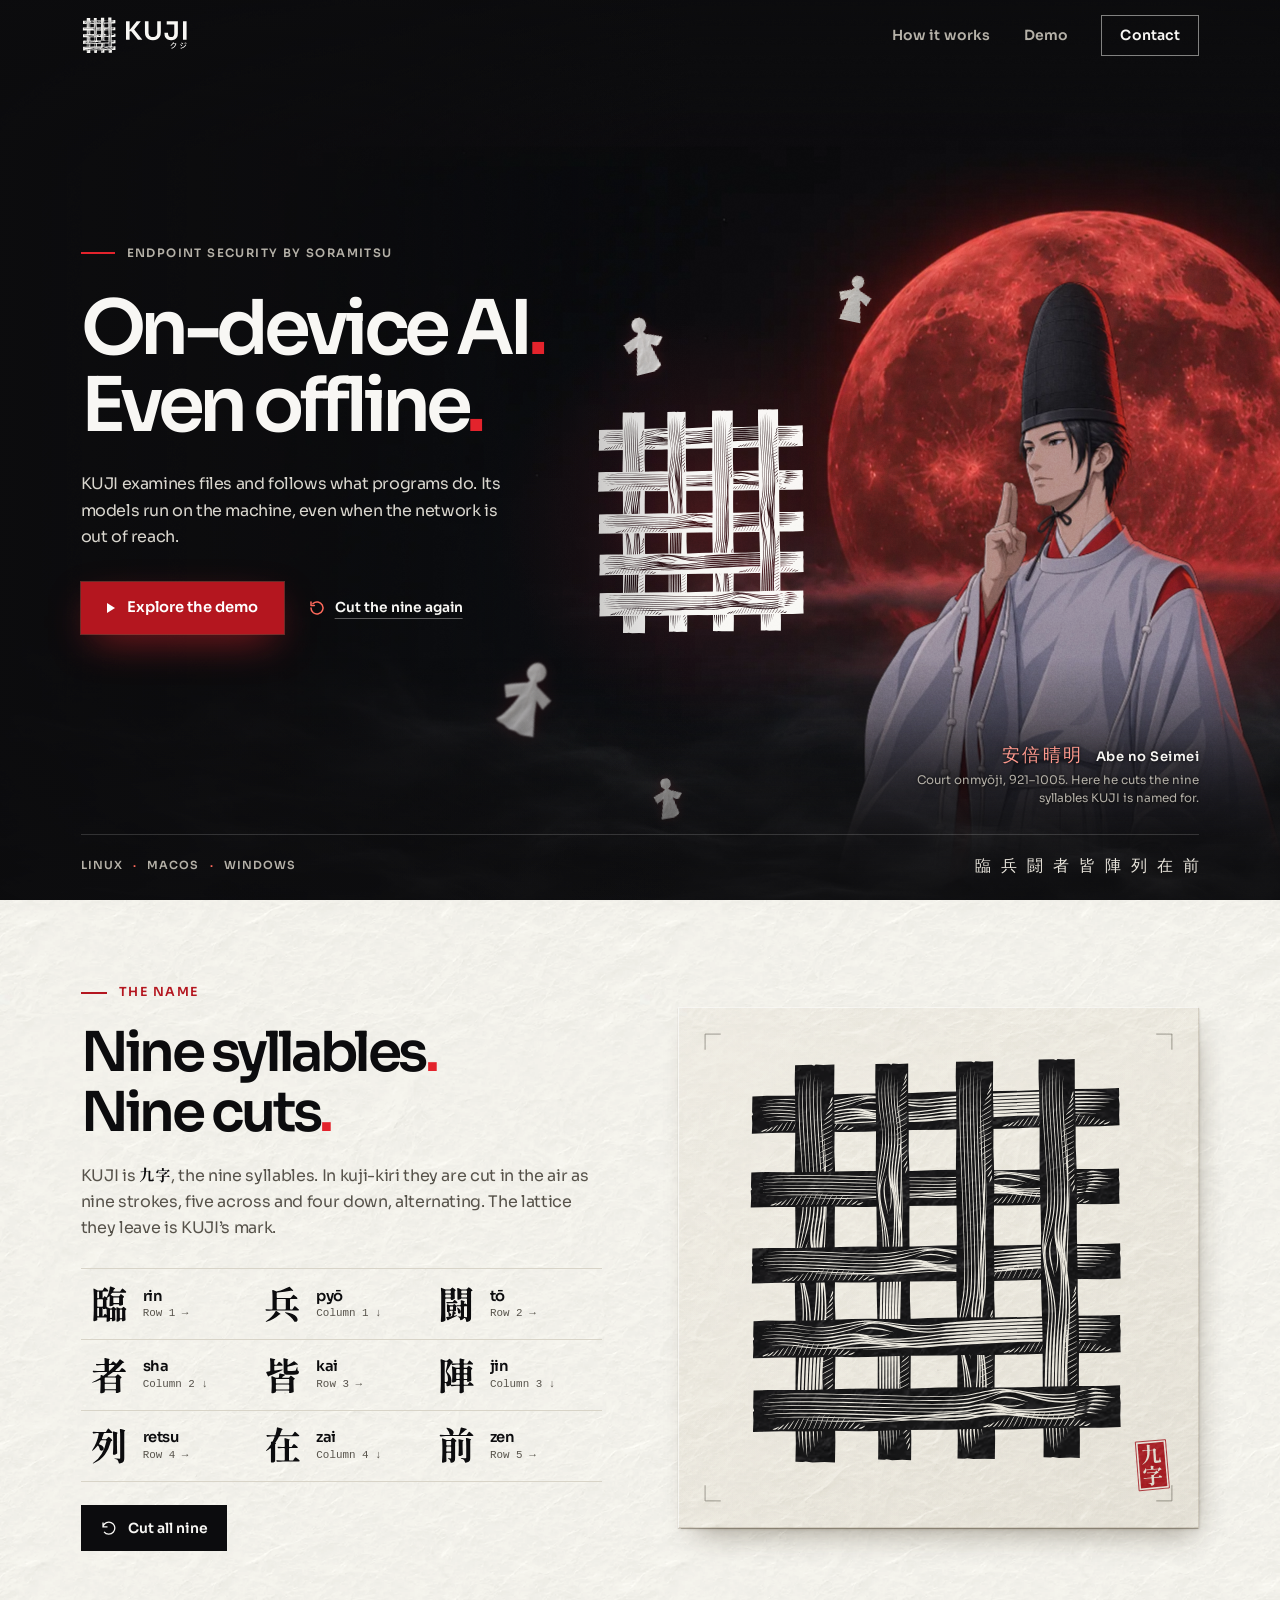
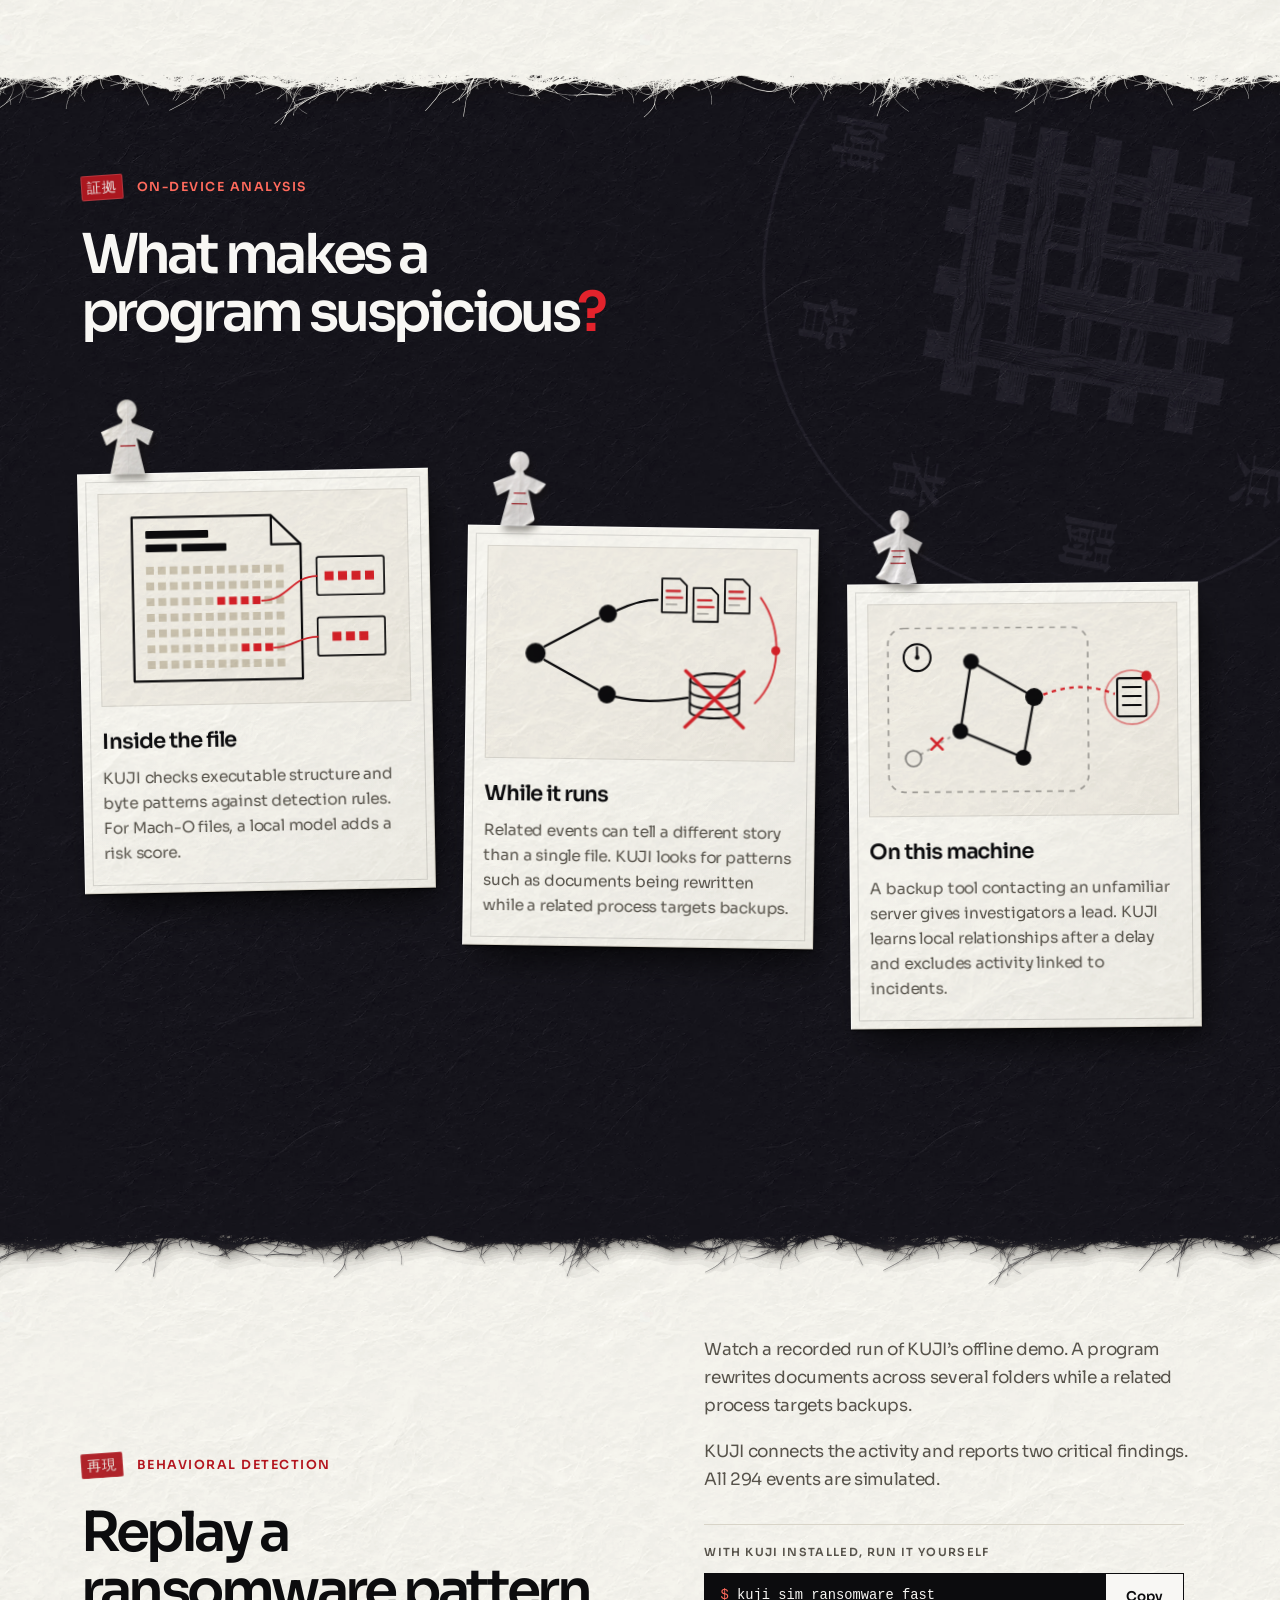
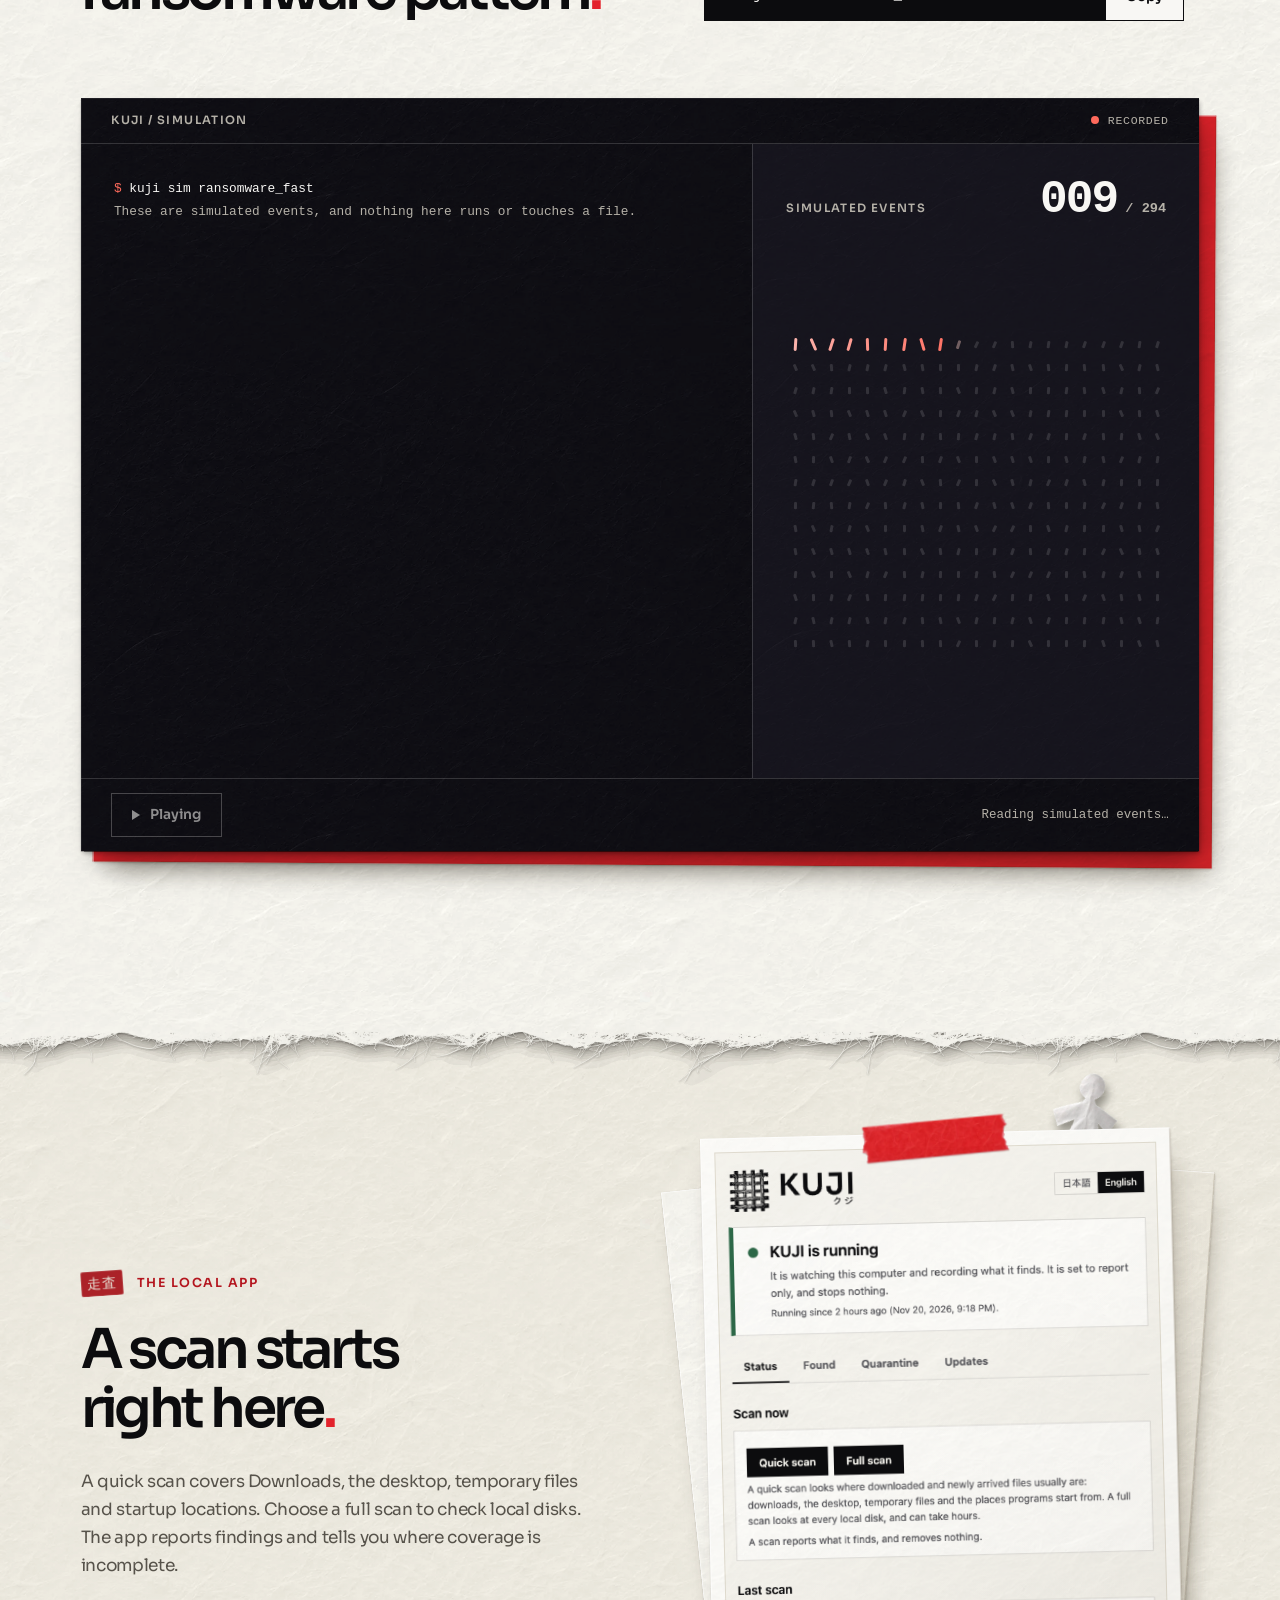
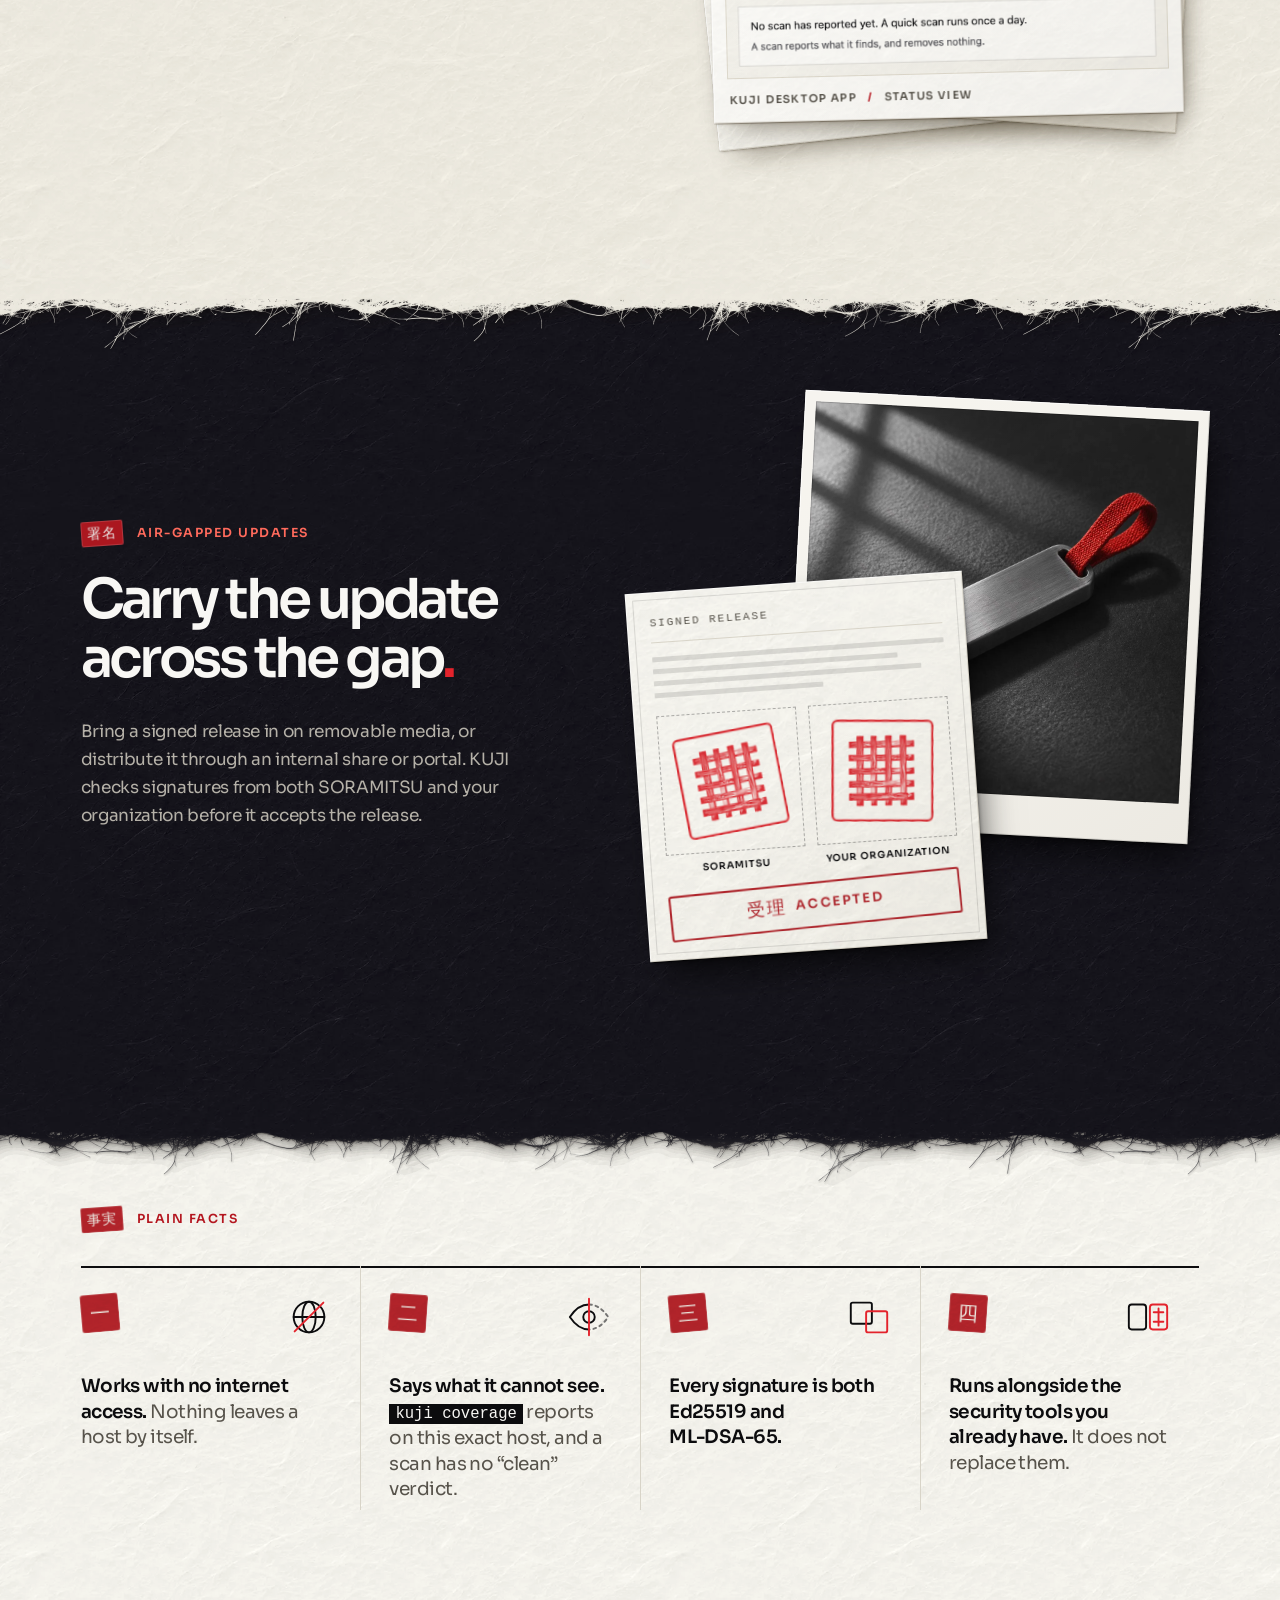
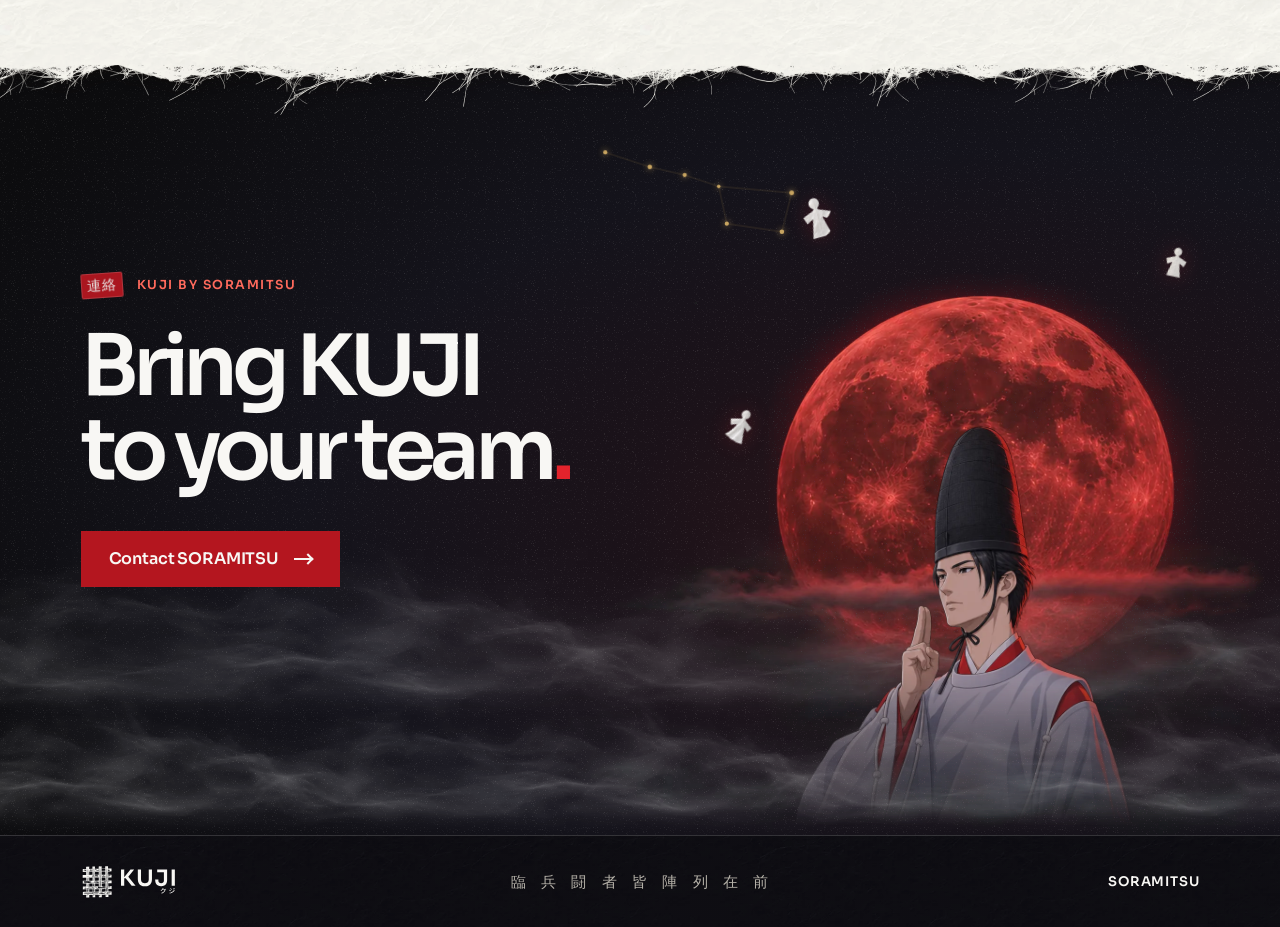
==== commit 108104d5: "Publish the landing page with an anime 安倍晴明 over a photographed moon and paper The page is now a pho" ====
--- a/index.html
+++ b/index.html
@@ -31,6 +31,8 @@
       href="assets/sora-semibold.woff2"
       crossorigin
     />
+    <link rel="preload" as="image" href="assets/photo/sky.webp" />
+    <link rel="preload" as="image" href="assets/photo/seimei.webp" />
     <script>
       // Hold the words until the opening scene has played, and let go if its script never arrives.
       if (
@@ -38,6 +40,7 @@
         (!location.hash || location.hash === "#top")
       ) {
         document.documentElement.classList.add("intro-pending");
+        window.kujiIntroBy = Date.now() + 4000;
         setTimeout(function () {
           if (!window.kujiHeroStarted) document.documentElement.classList.remove("intro-pending");
         }, 4000);
@@ -98,54 +101,27 @@
       <section class="hero" id="top" aria-labelledby="hero-title">
         <!-- HERO:START -->
 <div class="hero-stage" aria-hidden="true">
+  <div class="hs-world">
+    <img class="hs-l" id="hs-sky" data-depth=".3" style="--x:106;--y:-69;--w:1676;--h:1117" src="assets/photo/sky.webp" width="1536" height="1024" alt="" decoding="async" fetchpriority="high" />
+    <img class="hs-l hs-soft" id="hs-sky-soft" data-depth=".3" style="--x:106;--y:-69;--w:1676;--h:1117" src="assets/photo/sky-soft.webp" width="640" height="427" alt="" decoding="async" />
+    <div class="hs-l hs-mist hs-mist-far" data-depth=".16" style="--x:-2800;--y:520;--w:6804;--h:420;--n:3400;--tiles:6"><i></i></div>
+    <img class="hs-l hs-soft" id="hs-seimei-soft" style="--x:872;--y:92;--w:708;--h:1062" src="assets/photo/seimei-soft.webp" width="341" height="512" alt="" decoding="async" />
+    <img class="hs-l" id="hs-seimei" style="--x:872;--y:92;--w:708;--h:1062" src="assets/photo/seimei.webp" width="1024" height="1536" alt="" decoding="async" fetchpriority="high" />
+    <img class="hs-l hs-blink" style="--x:1163.08;--y:351.97;--w:72.6;--h:36.64" src="assets/photo/seimei-eyes.webp" width="105" height="53" alt="" decoding="async" />
+    <div class="hs-l hs-floor" style="--x:-4000;--y:650;--w:9600;--h:3600;--n:480"></div>
+  </div>
+  <div class="hs-veil" id="hs-veil"></div>
+
   <svg class="hero-svg" id="hero-svg" viewBox="-182 -86 1690 1056" preserveAspectRatio="xMaxYMax slice" focusable="false">
     <defs>
-      <linearGradient id="h-sky" gradientUnits="userSpaceOnUse" x1="0" y1="-700" x2="0" y2="1100">
-        <stop offset="0" stop-color="#060608"/>
-        <stop offset=".55" stop-color="#0C0C0E"/>
-        <stop offset="1" stop-color="#191622"/>
-      </linearGradient>
-      <radialGradient id="h-halo">
-        <stop offset=".58" stop-color="#E3232C" stop-opacity=".42"/>
-        <stop offset=".72" stop-color="#E3232C" stop-opacity=".16"/>
+      <radialGradient id="h-latglow">
+        <stop offset="0" stop-color="#E3232C" stop-opacity=".5"/>
+        <stop offset=".5" stop-color="#E3232C" stop-opacity=".16"/>
         <stop offset="1" stop-color="#E3232C" stop-opacity="0"/>
       </radialGradient>
-      <radialGradient id="h-moonfill" cx=".42" cy=".36" r=".75">
-        <stop offset="0" stop-color="#EE3A3A"/>
-        <stop offset=".7" stop-color="#E3232C"/>
-        <stop offset="1" stop-color="#C2161F"/>
-      </radialGradient>
-      <pattern id="h-hatch" width="10" height="10" patternUnits="userSpaceOnUse" patternTransform="rotate(-11)">
-        <rect width="10" height="1" fill="#8E0E16" opacity=".26"/>
-      </pattern>
-      <linearGradient id="h-robe" gradientUnits="userSpaceOnUse" x1="-170" y1="0" x2="350" y2="120">
-        <stop offset="0" stop-color="#FFFFFF"/>
-        <stop offset=".45" stop-color="#F3F2F7"/>
-        <stop offset=".76" stop-color="#D6D4E4"/>
-        <stop offset="1" stop-color="#ABA9C5"/>
-      </linearGradient>
-      <linearGradient id="h-robe-arm" gradientUnits="userSpaceOnUse" x1="600" y1="0" x2="1230" y2="0">
-        <stop offset="0" stop-color="#FFFFFF"/>
-        <stop offset=".62" stop-color="#F4F3F8"/>
-        <stop offset="1" stop-color="#DCDAE8"/>
-      </linearGradient>
-      <linearGradient id="h-skin" gradientUnits="userSpaceOnUse" x1="-10" y1="0" x2="150" y2="0">
-        <stop offset="0" stop-color="#FFF1E4"/>
-        <stop offset=".5" stop-color="#F6E4D2"/>
-        <stop offset="1" stop-color="#EBD2BC"/>
-      </linearGradient>
-      <linearGradient id="h-fade" gradientUnits="userSpaceOnUse" x1="0" y1="650" x2="0" y2="930">
-        <stop offset="0" stop-color="#0C0C0E" stop-opacity="0"/>
-        <stop offset=".6" stop-color="#0C0C0E" stop-opacity=".86"/>
-        <stop offset="1" stop-color="#0C0C0E"/>
-      </linearGradient>
-      <radialGradient id="h-tipglow">
-        <stop offset="0" stop-color="#FFF3EC"/>
-        <stop offset=".22" stop-color="#FF8D7C" stop-opacity=".9"/>
-        <stop offset="1" stop-color="#E3232C" stop-opacity="0"/>
-      </radialGradient>
-      <radialGradient id="h-latglow">
-        <stop offset="0" stop-color="#E3232C" stop-opacity=".46"/>
+      <radialGradient id="h-flashfill">
+        <stop offset="0" stop-color="#FFF4EC" stop-opacity=".85"/>
+        <stop offset=".3" stop-color="#FF8A78" stop-opacity=".4"/>
         <stop offset="1" stop-color="#E3232C" stop-opacity="0"/>
       </radialGradient>
       <clipPath id="h-reveal">
@@ -159,222 +135,58 @@
         <polygon class="h-clip" points="0,0 358,0 358,376 0,376"/>
         <polygon class="h-clip" points="0,0 358,0 358,376 0,376"/>
       </clipPath>
-      <path id="h-doll" d="M50 2C60 2 67 10 67 20C67 28 62 34 56 37L59 43L97 58L88 82L67 70L78 134L22 134L33 70L12 82L3 58L41 43L44 37C38 34 33 28 33 20C33 10 40 2 50 2Z"/>
     </defs>
 
-    <g id="h-cam">
-      <rect x="-5000" y="-4000" width="11600" height="9000" fill="url(#h-sky)"/>
-
-      <g id="h-stars" fill="#F8F7F4"><circle cx="1834" cy="-690" r="1.7" opacity="0.45"/><circle cx="2381" cy="-649" r="1.2" opacity="0.38"/><circle cx="3338" cy="25" r="1.5" opacity="0.47"/><circle cx="-443" cy="-348" r="1.6" opacity="0.39"/><circle cx="2423" cy="-738" r="2.4" opacity="0.88"/><circle cx="-999" cy="161" r="1.6" opacity="0.47"/><circle cx="1235" cy="-377" r="1.0" opacity="0.42"/><circle cx="-256" cy="23" r="1.4" opacity="0.35"/><circle cx="2754" cy="-460" r="2.1" opacity="0.89"/><circle cx="-1000" cy="-937" r="1.3" opacity="0.51"/><circle cx="1463" cy="-308" r="1.5" opacity="0.48" class="h-star-tw" style="animation-delay:-3.5s"/><circle cx="2489" cy="211" r="1.2" opacity="0.31"/><circle cx="-465" cy="-577" r="1.6" opacity="0.51"/><circle cx="974" cy="-940" r="1.6" opacity="0.36"/><circle cx="-1354" cy="261" r="1.5" opacity="0.40"/><circle cx="908" cy="234" r="1.3" opacity="0.51" class="h-star-tw" style="animation-delay:-0.4s"/><circle cx="1628" cy="-226" r="1.7" opacity="0.31"/><circle cx="-284" cy="-608" r="1.0" opacity="0.33"/><circle cx="557" cy="-252" r="1.6" opacity="0.39"/><circle cx="2016" cy="747" r="2.7" opacity="0.94"/><circle cx="175" cy="-404" r="1.5" opacity="0.53"/><circle cx="1948" cy="-27" r="1.2" opacity="0.52"/><circle cx="1441" cy="59" r="1.5" opacity="0.55"/><circle cx="-1881" cy="60" r="1.5" opacity="0.52"/><circle cx="437" cy="-547" r="1.1" opacity="0.33"/><circle cx="2764" cy="-627" r="1.1" opacity="0.42"/><circle cx="-83" cy="-1375" r="1.3" opacity="0.35"/><circle cx="-763" cy="-308" r="1.7" opacity="0.37" class="h-star-tw" style="animation-delay:-2.6s"/><circle cx="-1491" cy="624" r="1.4" opacity="0.50" class="h-star-tw" style="animation-delay:-3.0s"/><circle cx="233" cy="-13" r="0.9" opacity="0.48" class="h-star-tw" style="animation-delay:-2.9s"/><circle cx="2699" cy="236" r="1.0" opacity="0.51"/><circle cx="1435" cy="-1260" r="1.6" opacity="0.32"/><circle cx="2289" cy="-1070" r="0.9" opacity="0.35"/><circle cx="-993" cy="-809" r="1.1" opacity="0.33"/><circle cx="75" cy="233" r="1.6" opacity="0.48"/><circle cx="620" cy="138" r="1.1" opacity="0.31" class="h-star-tw" style="animation-delay:-2.3s"/><circle cx="-896" cy="-1360" r="0.9" opacity="0.38"/><circle cx="1020" cy="-1348" r="2.9" opacity="0.98"/><circle cx="-1670" cy="340" r="1.4" opacity="0.48"/><circle cx="181" cy="751" r="1.2" opacity="0.37"/><circle cx="2127" cy="793" r="1.6" opacity="0.42"/><circle cx="229" cy="-1175" r="2.6" opacity="0.83"/><circle cx="2552" cy="587" r="0.9" opacity="0.37"/><circle cx="-1514" cy="306" r="1.2" opacity="0.30"/><circle cx="1858" cy="-71" r="1.3" opacity="0.53"/><circle cx="2857" cy="-508" r="0.9" opacity="0.41" class="h-star-tw" style="animation-delay:-0.4s"/><circle cx="-1167" cy="-1187" r="2.4" opacity="0.83"/><circle cx="1238" cy="-1141" r="0.9" opacity="0.47"/><circle cx="1390" cy="-92" r="0.9" opacity="0.33"/><circle cx="3041" cy="-386" r="0.9" opacity="0.32"/><circle cx="1465" cy="-679" r="2.1" opacity="0.76" class="h-star-tw" style="animation-delay:-1.7s"/><circle cx="1478" cy="-1409" r="1.1" opacity="0.37" class="h-star-tw" style="animation-delay:-0.4s"/><circle cx="-1892" cy="-1121" r="1.2" opacity="0.38"/><circle cx="1830" cy="-646" r="1.6" opacity="0.52"/><circle cx="-1755" cy="333" r="1.3" opacity="0.32"/><circle cx="-1198" cy="415" r="1.1" opacity="0.53"/><circle cx="-786" cy="-1051" r="1.2" opacity="0.52"/><circle cx="1123" cy="-412" r="1.6" opacity="0.50"/><circle cx="-1816" cy="-625" r="1.0" opacity="0.39"/><circle cx="1758" cy="-923" r="1.0" opacity="0.39"/><circle cx="-1000" cy="654" r="1.3" opacity="0.45"/><circle cx="1513" cy="-1004" r="2.5" opacity="0.89"/><circle cx="2228" cy="230" r="1.3" opacity="0.52"/><circle cx="580" cy="-39" r="1.4" opacity="0.41"/><circle cx="959" cy="-461" r="2.2" opacity="0.83"/><circle cx="660" cy="444" r="0.9" opacity="0.54"/><circle cx="-281" cy="-1311" r="0.8" opacity="0.41"/><circle cx="2390" cy="582" r="0.9" opacity="0.39"/><circle cx="562" cy="-1156" r="1.0" opacity="0.32" class="h-star-tw" style="animation-delay:-3.3s"/><circle cx="713" cy="-893" r="1.0" opacity="0.31"/><circle cx="1690" cy="-221" r="2.5" opacity="0.99"/><circle cx="1662" cy="-1073" r="1.5" opacity="0.49" class="h-star-tw" style="animation-delay:-0.4s"/><circle cx="2392" cy="21" r="0.8" opacity="0.45" class="h-star-tw" style="animation-delay:-0.7s"/><circle cx="-853" cy="-969" r="2.7" opacity="0.91"/><circle cx="3165" cy="-905" r="2.3" opacity="0.79"/><circle cx="2394" cy="463" r="1.3" opacity="0.53"/><circle cx="774" cy="-1443" r="1.5" opacity="0.47"/><circle cx="3068" cy="-822" r="2.6" opacity="0.84" class="h-star-tw" style="animation-delay:-2.8s"/><circle cx="3290" cy="-84" r="1.1" opacity="0.38"/><circle cx="-1715" cy="-866" r="2.8" opacity="0.95"/><circle cx="2570" cy="-346" r="1.3" opacity="0.49"/><circle cx="1422" cy="-292" r="1.3" opacity="0.43"/><circle cx="3370" cy="718" r="0.9" opacity="0.42"/><circle cx="722" cy="-1056" r="1.1" opacity="0.32"/><circle cx="2928" cy="-1422" r="1.3" opacity="0.47"/><circle cx="3461" cy="-753" r="1.1" opacity="0.34"/><circle cx="1853" cy="-1018" r="1.3" opacity="0.46"/><circle cx="-510" cy="500" r="1.7" opacity="0.37"/><circle cx="2455" cy="-630" r="1.4" opacity="0.37"/><circle cx="-613" cy="-942" r="2.8" opacity="0.97"/><circle cx="-1052" cy="472" r="0.9" opacity="0.50"/><circle cx="809" cy="-739" r="0.9" opacity="0.35"/><circle cx="589" cy="475" r="1.3" opacity="0.41"/><circle cx="742" cy="543" r="1.5" opacity="0.50"/><circle cx="1581" cy="-436" r="2.9" opacity="0.79" class="h-star-tw" style="animation-delay:-2.8s"/><circle cx="-259" cy="-314" r="2.8" opacity="0.95"/><circle cx="-29" cy="-74" r="1.6" opacity="0.40"/><circle cx="-1197" cy="-967" r="2.6" opacity="0.80"/><circle cx="-299" cy="-714" r="2.4" opacity="0.89"/><circle cx="3293" cy="223" r="1.5" opacity="0.31"/><circle cx="488" cy="732" r="1.4" opacity="0.37"/><circle cx="1174" cy="-641" r="1.7" opacity="0.52"/><circle cx="2441" cy="-231" r="1.1" opacity="0.37"/><circle cx="3487" cy="-1480" r="1.7" opacity="0.54"/><circle cx="1519" cy="761" r="1.6" opacity="0.52"/><circle cx="2082" cy="336" r="0.9" opacity="0.37" class="h-star-tw" style="animation-delay:-3.3s"/><circle cx="3205" cy="-1378" r="1.7" opacity="0.52"/><circle cx="-1773" cy="-1464" r="2.8" opacity="0.89"/><circle cx="-1147" cy="-1189" r="1.3" opacity="0.46"/><circle cx="-318" cy="365" r="1.1" opacity="0.31"/><circle cx="3477" cy="77" r="1.1" opacity="0.48"/><circle cx="-363" cy="-439" r="1.0" opacity="0.35"/><circle cx="55" cy="-1118" r="2.2" opacity="0.96"/><circle cx="1544" cy="-503" r="1.3" opacity="0.51" class="h-star-tw" style="animation-delay:-0.0s"/><circle cx="-907" cy="616" r="2.3" opacity="0.87"/><circle cx="1233" cy="-457" r="1.1" opacity="0.37"/><circle cx="-832" cy="700" r="1.5" opacity="0.33"/><circle cx="1299" cy="-678" r="2.4" opacity="0.78"/><circle cx="3279" cy="533" r="1.6" opacity="0.47"/><circle cx="3206" cy="-10" r="1.3" opacity="0.41"/><circle cx="-739" cy="38" r="1.1" opacity="0.48"/><circle cx="2637" cy="-693" r="1.1" opacity="0.46"/><circle cx="-1299" cy="319" r="1.2" opacity="0.42"/><circle cx="112" cy="-49" r="1.0" opacity="0.48"/><circle cx="-1846" cy="-716" r="0.9" opacity="0.43"/><circle cx="-1046" cy="194" r="1.1" opacity="0.42"/><circle cx="-1892" cy="615" r="2.8" opacity="0.91"/><circle cx="739" cy="-975" r="1.2" opacity="0.40"/><circle cx="-657" cy="443" r="0.9" opacity="0.40"/><circle cx="-574" cy="604" r="2.6" opacity="0.79" class="h-star-tw" style="animation-delay:-0.1s"/><circle cx="-1063" cy="754" r="2.1" opacity="0.91"/><circle cx="2610" cy="-1195" r="1.4" opacity="0.35"/><circle cx="-1656" cy="-164" r="0.9" opacity="0.32"/><circle cx="747" cy="293" r="1.1" opacity="0.42"/><circle cx="2800" cy="-53" r="1.1" opacity="0.50"/><circle cx="-1800" cy="-604" r="1.1" opacity="0.35"/><circle cx="-70" cy="-445" r="2.6" opacity="0.82" class="h-star-tw" style="animation-delay:-2.4s"/><circle cx="-993" cy="270" r="1.5" opacity="0.54" class="h-star-tw" style="animation-delay:-1.7s"/><circle cx="-643" cy="-1049" r="1.3" opacity="0.38"/><circle cx="2268" cy="-987" r="1.0" opacity="0.43"/><circle cx="-1263" cy="-1162" r="1.1" opacity="0.50"/><circle cx="-940" cy="-1283" r="1.4" opacity="0.33" class="h-star-tw" style="animation-delay:-3.5s"/><circle cx="338" cy="-519" r="1.2" opacity="0.40"/><circle cx="-1447" cy="-650" r="1.4" opacity="0.36"/><circle cx="2838" cy="-724" r="1.6" opacity="0.35"/><circle cx="870" cy="-1175" r="1.1" opacity="0.41"/><circle cx="3418" cy="-750" r="1.2" opacity="0.53"/><circle cx="-158" cy="-1092" r="1.4" opacity="0.33"/><circle cx="117" cy="-274" r="1.5" opacity="0.48"/><circle cx="485" cy="691" r="2.7" opacity="0.86"/><circle cx="-515" cy="-990" r="2.4" opacity="0.80" class="h-star-tw" style="animation-delay:-0.2s"/><circle cx="-1626" cy="663" r="1.5" opacity="0.50"/><circle cx="1339" cy="-960" r="1.5" opacity="0.48"/><circle cx="2102" cy="-927" r="1.3" opacity="0.48"/><circle cx="-1704" cy="-1147" r="1.0" opacity="0.52"/><circle cx="-829" cy="-132" r="1.6" opacity="0.44"/><circle cx="-1344" cy="-73" r="1.2" opacity="0.31"/><circle cx="954" cy="-43" r="1.6" opacity="0.53"/><circle cx="-565" cy="666" r="2.3" opacity="0.96"/><circle cx="-825" cy="278" r="1.0" opacity="0.40" class="h-star-tw" style="animation-delay:-0.9s"/><circle cx="1023" cy="-1072" r="2.8" opacity="0.80"/><circle cx="1057" cy="-242" r="1.6" opacity="0.39"/><circle cx="1862" cy="-1203" r="2.4" opacity="0.97"/><circle cx="-1593" cy="-1065" r="1.6" opacity="0.39"/><circle cx="463" cy="-410" r="1.1" opacity="0.40"/><circle cx="523" cy="-691" r="1.0" opacity="0.41"/><circle cx="-706" cy="-396" r="0.8" opacity="0.40"/><circle cx="3476" cy="-297" r="1.6" opacity="0.51"/><circle cx="-114" cy="-524" r="1.5" opacity="0.45"/><circle cx="1371" cy="-600" r="1.3" opacity="0.45"/></g>
-
-      <g id="h-dipper">
-        <path d="M250 140L262 210L345 222L350 160ZM350 160L415 138L475 112L545 128" fill="none" stroke="#C8A561" stroke-width="1.2" stroke-opacity=".38"/>
-        <g fill="#F4E3BC">
-          <circle cx="250" cy="140" r="3.4"/><circle cx="262" cy="210" r="3"/><circle cx="345" cy="222" r="3"/><circle cx="350" cy="160" r="2.6"/>
-          <circle cx="415" cy="138" r="3.2"/><circle cx="475" cy="112" r="3.2"/><circle cx="545" cy="128" r="3.4"/>
-        </g>
+    <g id="h-kanji" fill="#E3232C">
+      <use class="h-kj" href="assets/seals.svg#seal-1" x="-150" y="-150" width="300" height="300"/>
+      <use class="h-kj" href="assets/seals.svg#seal-2" x="-150" y="-150" width="300" height="300"/>
+      <use class="h-kj" href="assets/seals.svg#seal-3" x="-150" y="-150" width="300" height="300"/>
+      <use class="h-kj" href="assets/seals.svg#seal-4" x="-150" y="-150" width="300" height="300"/>
+      <use class="h-kj" href="assets/seals.svg#seal-5" x="-150" y="-150" width="300" height="300"/>
+      <use class="h-kj" href="assets/seals.svg#seal-6" x="-150" y="-150" width="300" height="300"/>
+      <use class="h-kj" href="assets/seals.svg#seal-7" x="-150" y="-150" width="300" height="300"/>
+      <use class="h-kj" href="assets/seals.svg#seal-8" x="-150" y="-150" width="300" height="300"/>
+      <use class="h-kj" href="assets/seals.svg#seal-9" x="-150" y="-150" width="300" height="300"/>
+    </g>
+
+    <g id="h-lattice" transform="translate(745 470) scale(.82) translate(-179 -188)">
+      <circle id="h-latglow-c" cx="179" cy="188" r="330" fill="url(#h-latglow)"/>
+      <circle id="h-ring" cx="179" cy="188" r="10" fill="none" stroke="#FF6A5C" stroke-width="1.6" opacity="0"/>
+      <circle id="h-flash" cx="179" cy="188" r="420" fill="url(#h-flashfill)" opacity="0"/>
+      <g id="h-halos" fill="none" stroke-linecap="round"></g>
+      <g clip-path="url(#h-reveal)">
+        <image id="h-mark" href="assets/mark-reversed.svg" width="358" height="376"/>
       </g>
-
-      <g id="h-moon">
-        <circle cx="1245" cy="395" r="560" fill="url(#h-halo)"/>
-        <circle cx="1245" cy="395" r="335" fill="url(#h-moonfill)"/>
-        <circle cx="1245" cy="395" r="335" fill="url(#h-hatch)"/>
-      </g>
-
-      <g id="h-kasumi-back" fill="#14131B">
-        <rect x="830" y="596" width="470" height="20" rx="10"/>
-        <rect x="910" y="626" width="620" height="22" rx="11"/>
-        <rect x="1010" y="658" width="700" height="24" rx="12"/>
-        <rect x="1330" y="560" width="380" height="18" rx="9"/>
-        <rect x="1390" y="528" width="300" height="16" rx="8" opacity=".85"/>
-        <rect x="760" y="690" width="1000" height="60" rx="30"/>
-      </g>
-
-      <g id="h-seimei" transform="translate(1215 470)">
-        <!-- under-robe, seen at the open sides -->
-        <path fill="#C41A23" stroke="#1B1A24" stroke-width="2.2" stroke-linejoin="round" d="M-126 66C-136 108-139 200-140 300L-144 720H208L198 300C196 200 190 112 176 74Z"/>
-        <path fill="#8F0F17" opacity=".5" d="M150 70L176 74C190 112 196 200 198 300L208 720H170L162 300Z"/>
-        <!-- front panel -->
-        <path fill="url(#h-robe)" stroke="#1B1A24" stroke-width="2.2" stroke-linejoin="round" d="M-44 4C-82 10-110 30-122 62C-128 140-128 230-124 302L-130 720H166L160 302C164 230 164 140 158 64C142 32 104 10 52 2C40 20 20 31 4 31C-20 31-40 20-44 4Z"/>
-        <path fill="#BDBBD3" opacity=".6" d="M-50 10C-32 50 42 50 64 8C46 38-30 40-50 10Z"/>
-        <path fill="#C6C4DA" opacity=".5" d="M96 28C136 46 154 62 158 64C164 140 164 230 160 302L112 306C122 200 118 100 96 28Z"/>
-        <g fill="none" stroke="#77758F" stroke-width="1.5" stroke-linecap="round">
-          <path d="M-2 33C-6 120-9 220-11 300"/>
-          <path d="M-92 92C-88 170-92 240-100 298"/>
-          <path d="M72 52C92 140 100 230 100 300"/>
-          <path d="M-60 338C-66 460-72 600-74 720"/>
-          <path d="M40 338C46 470 50 600 50 720"/>
-          <path d="M112 334C122 470 128 600 130 720"/>
-        </g>
-        <g fill="none" stroke="#9B99B6" stroke-width="2" opacity=".55">
-          <circle cx="-62" cy="196" r="27"/><path transform="translate(-62 196)" d="M0-21L12.3 17L-20-6.500L20-6.500L-12.3 17Z"/>
-          <circle cx="56" cy="466" r="27"/><path transform="translate(56 466)" d="M0-21L12.3 17L-20-6.500L20-6.500L-12.3 17Z"/>
-        </g>
-        <path fill="#F7F6FA" stroke="#1B1A24" stroke-width="2.2" stroke-linejoin="round" d="M-126 298C-40 310 90 310 161 294L163 330C90 346-40 346-128 334Z"/>
-        <path fill="none" stroke="#77758F" stroke-width="1.5" stroke-linecap="round" d="M-100 312C-30 322 80 322 140 310"/>
-
-        <!-- near sleeve -->
-        <path fill="url(#h-robe)" stroke="#1B1A24" stroke-width="2.2" stroke-linejoin="round" d="M166 60C218 76 256 118 274 180C300 262 326 424 338 566L346 720H186L198 300C196 204 190 120 166 60Z"/>
-        <path fill="#A5A3C1" opacity=".55" d="M226 104C268 196 298 380 310 720H346L338 566C326 424 300 262 274 180C262 140 248 118 226 104Z"/>
-        <path fill="none" stroke="#77758F" stroke-width="1.5" stroke-linecap="round" d="M196 108C232 200 250 360 254 640"/>
-        <path fill="none" stroke="#FF7A6B" stroke-width="3.2" stroke-linecap="round" opacity=".9" d="M174 67C220 84 252 124 269 181C295 263 321 424 333 566L339 690"/>
-        <g transform="translate(246 332) skewY(10)" fill="none" stroke="#8C8AAB" stroke-width="2" opacity=".75"><circle r="29"/><path d="M0-23L13.500 18.600L-21.900-7.100L21.900-7.100L-13.500 18.600Z"/></g>
-
-        <!-- neck -->
-        <path fill="#DDBDA4" d="M-16-40L-18 4L21 4L22-46Z"/>
-        <path fill="#C9A68C" opacity=".7" d="M-16-40C-8-28 6-30 22-46L22-34C10-20-8-18-17-28Z"/>
-        <!-- inner collars -->
-        <path fill="#FBFAF8" stroke="#1B1A24" stroke-width="1.6" stroke-linejoin="round" d="M-31-21L0 7L31-23L22-30L0-9L-22-28Z"/>
-        <path fill="#E3232C" stroke="#1B1A24" stroke-width="1.6" stroke-linejoin="round" d="M-42-12L0 22L42-14L33-21L0 7L-33-19Z"/>
-        <!-- round collar -->
-        <path fill="#FFFFFF" stroke="#1B1A24" stroke-width="2.2" stroke-linejoin="round" d="M-52 0C-50 23-22 35 4 35C30 35 58 23 60 0L46-5C43 10 26 20 4 20C-18 20-35 10-38-5Z"/>
-        <circle cx="-43" cy="8" r="5" fill="#E3232C" stroke="#1B1A24" stroke-width="1.4"/>
-
-        <!-- head -->
-        <g id="h-head">
-          <path fill="#0C0C0E" d="M-50-124C-56-96-50-72-40-64L44-56C54-76 55-104 50-126Z"/>
-          <path fill="#F1DCC8" stroke="#5A382B" stroke-width="1.4" d="M36-99C47-102 52-90 48-79C45-72 39-71 36-76Z"/>
-          <path fill="#F8E9DA" stroke="#5A382B" stroke-width="1.6" stroke-linejoin="round" d="M-47-126C-51-112-52-98-50-88C-49-76-46-62-40-50C-35-40-29-32-21-29C-12-27-2-31 8-40C22-52 34-68 40-88L44-126Z"/>
-          <path fill="#DDBA9F" opacity=".7" d="M8-40C22-52 34-68 40-88L44-126L35-124C34-100 27-72 12-52C5-43-4-37-13-33C-5-31 2-35 8-40Z"/>
-          <path fill="#FFD3C4" opacity=".55" d="M-47-124C-51-112-52-98-50-88C-49-76-46-62-40-50C-41-64-44-80-44-92C-44-104-42-116-41-124Z"/>
-          <!-- sidelock -->
-          <path fill="#0C0C0E" d="M28-126C45-116 48-84 44-62C42-49 36-45 34-52C37-72 35-98 25-116Z"/>
-          <path fill="none" stroke="#0C0C0E" stroke-width="1.6" stroke-linecap="round" d="M40-58C40-48 37-40 33-36"/>
-          <!-- brows -->
-          <path fill="#1A1414" d="M-8-100C4-107 20-106 31-98C20-103 6-103-8-97.500Z"/>
-          <path fill="#1A1414" d="M-45-98C-38-104-29-104-21-99C-29-101-38-101-45-95.500Z"/>
-          <!-- eyes -->
-          <g id="h-eyes">
-            <path fill="#FFFDF9" d="M-5-86C2-93 16-94 25-88C17-84 4-83-5-86Z"/>
-            <circle cx="5" cy="-88.600" r="4.200" fill="#2A1A14"/>
-            <circle cx="3.800" cy="-90" r="1.100" fill="#FFFFFF"/>
-            <path fill="none" stroke="#1A1414" stroke-width="2.600" stroke-linecap="round" d="M-6-86C2-94 16-95 26-89"/>
-            <path fill="none" stroke="#E3232C" stroke-width="2.200" stroke-linecap="round" d="M24-89.500L31-93"/>
-            <path fill="none" stroke="#5A382B" stroke-width="1" stroke-linecap="round" opacity=".55" d="M0-84.300C8-82.800 16-83.600 22-86"/>
-            <path fill="#FFFDF9" d="M-43-86C-38-92-29-92-23-87C-29-84-38-84-43-86Z"/>
-            <circle cx="-35.500" cy="-87.800" r="3.600" fill="#2A1A14"/>
-            <circle cx="-36.500" cy="-89" r="1" fill="#FFFFFF"/>
-            <path fill="none" stroke="#1A1414" stroke-width="2.600" stroke-linecap="round" d="M-44-86C-38-93-29-93-22-88"/>
-          </g>
-          <!-- nose, mouth -->
-          <path fill="none" stroke="#8C5F4A" stroke-width="1.700" stroke-linecap="round" stroke-linejoin="round" d="M-18-88C-21-78-28-70-30-63C-30-60-26-58-21-59"/>
-          <path fill="none" stroke="#A2443B" stroke-width="2" stroke-linecap="round" d="M-30-48C-25-46-18-46-12-49"/>
-          <path fill="none" stroke="#C97C6E" stroke-width="1.400" stroke-linecap="round" d="M-26-44C-22-42.500-18-42.500-15-44"/>
-          <!-- eboshi -->
-          <path fill="#0C0C0E" stroke="#22212B" stroke-width="1.5" d="M-54-124C-60-170-52-236-32-280C-22-302 10-316 34-306C56-297 62-272 58-240C54-196 52-156 50-118C22-110-24-112-54-124Z"/>
-          <path fill="none" stroke="#32313C" stroke-width="3" stroke-linecap="round" d="M-36-146C-34-200-22-256 6-294"/>
-          <path fill="none" stroke="#32313C" stroke-width="2.400" stroke-linecap="round" d="M12-140C16-190 24-240 40-284"/>
-          <path fill="none" stroke="#2A2933" stroke-width="2" stroke-linecap="round" d="M-14-143C-10-196 0-250 22-290"/>
-          <path fill="none" stroke="#FF7A6B" stroke-opacity=".7" stroke-width="2.400" stroke-linecap="round" d="M54-132C56-176 60-214 59-246C58-272 52-292 37-302"/>
-          <path fill="#1D1C24" stroke="#3A3944" stroke-width="1.2" d="M-54-124C-24-112 22-110 50-118L50-130C22-122-24-124-55-136Z"/>
-          <!-- cords -->
-          <g fill="none" stroke="#C8A561" stroke-width="2" stroke-linecap="round">
-            <path d="M33-122C36-92 28-58 4-35"/>
-            <path d="M-12-32C-16-20-18-6-16 8M-6-32C-2-20 0-8-2 6"/>
-          </g>
-          <circle cx="-9" cy="-33" r="4" fill="#C8A561" stroke="#6E5524" stroke-width="1"/>
-        </g>
-      </g>
-
-      <g id="h-kanji" fill="#E3232C">
-        <use class="h-kj" href="assets/seals.svg#seal-1" x="-150" y="-150" width="300" height="300"/>
-        <use class="h-kj" href="assets/seals.svg#seal-2" x="-150" y="-150" width="300" height="300"/>
-        <use class="h-kj" href="assets/seals.svg#seal-3" x="-150" y="-150" width="300" height="300"/>
-        <use class="h-kj" href="assets/seals.svg#seal-4" x="-150" y="-150" width="300" height="300"/>
-        <use class="h-kj" href="assets/seals.svg#seal-5" x="-150" y="-150" width="300" height="300"/>
-        <use class="h-kj" href="assets/seals.svg#seal-6" x="-150" y="-150" width="300" height="300"/>
-        <use class="h-kj" href="assets/seals.svg#seal-7" x="-150" y="-150" width="300" height="300"/>
-        <use class="h-kj" href="assets/seals.svg#seal-8" x="-150" y="-150" width="300" height="300"/>
-        <use class="h-kj" href="assets/seals.svg#seal-9" x="-150" y="-150" width="300" height="300"/>
-      </g>
-
-      <g id="h-lattice" transform="translate(745 470) scale(.82) translate(-179 -188)">
-        <circle id="h-latglow-c" cx="179" cy="188" r="330" fill="url(#h-latglow)"/>
-        <circle id="h-ring" cx="179" cy="188" r="10" fill="none" stroke="#FF6A5C" stroke-width="3" opacity="0"/>
-        <g clip-path="url(#h-reveal)">
-          <image href="assets/mark-reversed.svg" width="358" height="376"/>
-        </g>
-        <g id="h-trails" fill="none" stroke-linecap="round">
-          <path class="h-trail" d="M12 57L341 50"/>
-          <path class="h-trail" d="M68 12L69 368"/>
-          <path class="h-trail" d="M11 124L341 121"/>
-          <path class="h-trail" d="M137 11L140 366"/>
-          <path class="h-trail" d="M12 192L342 188"/>
-          <path class="h-trail" d="M211 9L213 365"/>
-          <path class="h-trail" d="M13 258L342 253"/>
-          <path class="h-trail" d="M284.500 7L289.500 364"/>
-          <path class="h-trail" d="M13 322L342 318"/>
-        </g>
-      </g>
-
-      <g id="h-arm">
-        <path id="h-lining" fill="#C41A23" stroke="#1B1A24" stroke-width="2" stroke-linejoin="round" d="M1126.59 514.08Q1107.06 616.22 1118.59 726.08Q1151.71 627.31 1126.59 514.08Z"/>
-        <g id="h-hand" transform="translate(1147.76 409.62) rotate(82) scale(0.75)">
-          <circle id="h-tip" cx="-6" cy="-5" r="52" fill="url(#h-tipglow)" opacity="0"/>
-          <g stroke="#3A241B" stroke-width="2.200" stroke-linejoin="round" stroke-linecap="round">
-            <!-- middle finger, behind -->
-            <path fill="#EBD2BC" d="M70-20C48-23.500 24-25 0-24C-9-23.700-14.500-20-14.500-15.600C-14.500-11.600-10-8.600-3-8.600L70-6Z"/>
-            <path fill="#F4C9BC" stroke-width="1.200" d="M-11.500-21C-6-24.500 2-25 7-24.200C3-22.300-4-21-9.500-19Z"/>
-            <path fill="none" stroke-width="1.300" d="M21-24C22.300-21.500 22.300-19 21.300-16.500M44-22.500C45.300-20 45.300-17.500 44.300-15"/>
-            <!-- index finger -->
-            <path fill="url(#h-skin)" d="M72-5C50-7.500 28-8.800 8-8.300C0-8.100-5.500-4.600-5.500 0C-5.500 4.600 0 7.700 8 7.900C28 8.700 50 9.800 72 12.500Z"/>
-            <path fill="#F4C9BC" stroke-width="1.200" d="M-2.500-6C3-9 11-9.400 15.500-8.500C12-6.800 5-5.600-0.500-3.800Z"/>
-            <path fill="none" stroke-width="1.300" d="M27-8C28.300-5.500 28.300-3 27.300-0.500M48-7C49.300-4.500 49.300-2 48.300 0.500"/>
-            <!-- curled little and ring fingers -->
-            <path fill="#E3C4AB" d="M74 27C68 30 67 40 75 44C84 47 95 43 97 35L92 25Z"/>
-            <path fill="#EFD9C4" d="M66 10C58 12 54 23 61 31C68 38 82 38 90 31L92 15Z"/>
-            <!-- back of the hand and wrist -->
-            <path fill="url(#h-skin)" d="M66-24C80-28.500 100-28.500 118-25L160-21L160 27L124 29C112 35 96 37 87 33C74 28 63 20 63 9Z"/>
-            <path fill="none" stroke-width="1.300" d="M67-18C69-11 69-2 66 6"/>
-            <path fill="#E3C4AB" stroke="none" opacity=".6" d="M98 30C110 30 122 27 134 28L160 27L160 14C140 16 116 20 98 30Z"/>
-            <!-- thumb -->
-            <path fill="url(#h-skin)" d="M121 3C108 0 96 6 86 12C78 16 71 19 68 24C65 29 68 34 74 34.500C82 35 90 31 98 27C108 22 118 22 126 15"/>
-            <path fill="#F4C9BC" stroke-width="1.200" d="M69.500 24C73 20 79 18.500 83.500 20.500C80 23.500 75 26 70.500 27.500Z"/>
-            <!-- inner cuff -->
-            <path fill="#FFFFFF" d="M134-29L166-26L166 33L136 31Z"/>
-            <path fill="#E3232C" stroke-width="1.400" d="M134-29L141-28.400L143 31.400L136 31Z"/>
-          </g>
-          <circle id="h-tipbloom" cx="-6" cy="-5" r="30" fill="url(#h-tipglow)" opacity="0"/>
-          <circle id="h-tipcore" cx="-8" cy="-5" r="5" fill="#FFF6EF" opacity="0"/>
-        </g>
-        <path id="h-sleeve" fill="url(#h-robe-arm)" stroke="#1B1A24" stroke-width="2.2" stroke-linejoin="round" d="M1185.02 505.87Q1230.15 562.53 1231.29 647.19Q1236.29 710.19 1217.29 773.19Q1167.94 769.63 1118.59 726.08Q1115.8 618.39 1126.59 514.08Z"/>
-        <path id="h-pleat" fill="#B9B7D0" opacity=".55" d="M1181.04 516.24Q1140.2 631.23 1148.2 746.21L1179.79 763.29Q1175.79 639.76 1181.04 516.24Z"/>
-        <path id="h-folds" fill="none" stroke="#77758F" stroke-width="1.5" stroke-linecap="round" d="M1219.72 627.86Q1200.29 710.19 1199.52 766.71"/>
-        <path id="h-lace" fill="none" stroke="#C41A23" stroke-width="2.600" stroke-linecap="round" stroke-dasharray="11 9" d="M1137.27 526.73Q1126.47 621.04 1129.27 716.73"/>
-        <path id="h-cords" fill="none" stroke="#C8A561" stroke-width="2.2" stroke-linecap="round" d="M1122.47 723.08q-3 20 -1 40M1131.21 723.08q-1 17 3 33"/>
-      </g>
-
-      <path id="h-sparks" fill="none" stroke="#FFD9CF" stroke-width="3" stroke-linecap="round" d=""/>
-
-      <rect x="-5000" y="650" width="11600" height="282" fill="url(#h-fade)"/>
-      <rect x="-5000" y="930" width="11600" height="4000" fill="#0C0C0E"/>
-
-      <g id="h-kasumi-front">
-        <g fill="#191822">
-          <rect x="420" y="868" width="760" height="24" rx="12"/>
-          <rect x="300" y="900" width="1100" height="28" rx="14"/>
-          <rect x="980" y="842" width="520" height="20" rx="10"/>
-          <rect x="1120" y="934" width="820" height="30" rx="15"/>
-          <rect x="-200" y="940" width="900" height="30" rx="15"/>
-          <rect x="1500" y="880" width="700" height="24" rx="12"/>
-          <rect x="-600" y="884" width="760" height="24" rx="12"/>
-        </g>
-        <g fill="#F8F7F4" opacity=".07">
-          <rect x="420" y="868" width="760" height="2" rx="1"/>
-          <rect x="300" y="900" width="1100" height="2" rx="1"/>
-          <rect x="980" y="842" width="520" height="2" rx="1"/>
-          <rect x="1120" y="934" width="820" height="2" rx="1"/>
-        </g>
-      </g>
-
-      <g id="h-shiki">
-        <g class="h-doll" data-x="668" data-y="238" data-r="-14" data-s=".56" transform="translate(668 238) rotate(-14) scale(.56) translate(-50 -70)"><g class="h-bob"><use href="#h-doll" fill="#F8F7F4"/><path d="M50 38V132M41 43L50 52L59 43" fill="none" stroke="#C3C1CF" stroke-width="2"/></g></g>
-        <g class="h-doll" data-x="946" data-y="176" data-r="12" data-s=".46" transform="translate(946 176) rotate(12) scale(.46) translate(-50 -70)"><g class="h-bob"><use href="#h-doll" fill="#F8F7F4"/><path d="M50 38V132M41 43L50 52L59 43" fill="none" stroke="#C3C1CF" stroke-width="2"/></g></g>
-        <g class="h-doll" data-x="512" data-y="704" data-r="18" data-s=".74" transform="translate(512 704) rotate(18) scale(.74) translate(-50 -70)"><g class="h-bob"><use href="#h-doll" fill="#F8F7F4"/><path d="M50 38V132M41 43L50 52L59 43" fill="none" stroke="#C3C1CF" stroke-width="2"/></g></g>
-        <g class="h-doll" data-x="972" data-y="716" data-r="-10" data-s=".4" data-ny="664" transform="translate(972 716) rotate(-10) scale(.4) translate(-50 -70)"><g class="h-bob"><use href="#h-doll" fill="#F8F7F4"/><path d="M50 38V132M41 43L50 52L59 43" fill="none" stroke="#C3C1CF" stroke-width="2"/></g></g>
+      <g id="h-cores" fill="none" stroke-linecap="round">
+        <path class="h-core" d="M12 57L341 50"/>
+        <path class="h-core" d="M68 12L69 368"/>
+        <path class="h-core" d="M11 124L341 121"/>
+        <path class="h-core" d="M137 11L140 366"/>
+        <path class="h-core" d="M12 192L342 188"/>
+        <path class="h-core" d="M211 9L213 365"/>
+        <path class="h-core" d="M13 258L342 253"/>
+        <path class="h-core" d="M284.500 7L289.500 364"/>
+        <path class="h-core" d="M13 322L342 318"/>
       </g>
     </g>
+
+    <path id="h-sparks-glow" fill="none" stroke-linecap="round" d=""/>
+    <path id="h-sparks" fill="none" stroke-linecap="round" d=""/>
   </svg>
+
+  <img class="hs-hand" id="hs-hand" data-tip-x="200" data-tip-y="392" data-angle="26.1" data-unit="0.215" src="assets/photo/hand.webp" width="1836" height="2600" alt="" decoding="async" />
+  <img class="hs-hand hs-hand-lit" id="hs-hand-lit" src="assets/photo/hand-tip.webp" width="1010" height="1200" alt="" decoding="async" />
+
+  <div class="hs-world hs-world-front">
+    <div class="hs-l hs-mist hs-mist-near" data-depth="-.22" style="--x:-2600;--y:690;--w:6804;--h:360;--n:3400;--tiles:7"><i></i></div>
+    <div class="hs-l hs-motes" data-depth="-.12" style="--x:380;--y:60;--w:1240;--h:860;--n:1240"><i style="--mx:17.5%;--my:71.8%;--ms:0.83%;--mo:0.61;--md:11.2s;--mw:-15.1s;--mdx:2%"></i><i style="--mx:19.3%;--my:59.1%;--ms:0.94%;--mo:0.36;--md:18.3s;--mw:-8.1s;--mdx:-2%"></i><i style="--mx:76.6%;--my:36.1%;--ms:0.52%;--mo:0.37;--md:19.0s;--mw:-14.0s;--mdx:1%"></i><i style="--mx:59.9%;--my:20.7%;--ms:0.60%;--mo:0.62;--md:10.2s;--mw:-18.1s;--mdx:-1%"></i><i style="--mx:4.2%;--my:75.8%;--ms:0.42%;--mo:0.79;--md:9.2s;--mw:-3.1s;--mdx:3%"></i><i style="--mx:34.2%;--my:55.8%;--ms:0.49%;--mo:0.37;--md:17.7s;--mw:-4.5s;--mdx:-2%"></i><i style="--mx:21.6%;--my:93.6%;--ms:1.02%;--mo:0.77;--md:16.6s;--mw:-11.0s;--mdx:3%"></i><i style="--mx:8.7%;--my:61.7%;--ms:0.77%;--mo:0.56;--md:12.4s;--mw:-2.8s;--mdx:2%"></i><i style="--mx:40.5%;--my:46.5%;--ms:0.69%;--mo:0.56;--md:18.9s;--mw:-7.3s;--mdx:-3%"></i><i style="--mx:80.4%;--my:30.4%;--ms:0.89%;--mo:0.89;--md:9.0s;--mw:-1.3s;--mdx:2%"></i><i style="--mx:72.3%;--my:35.3%;--ms:0.81%;--mo:0.66;--md:15.2s;--mw:-3.4s;--mdx:-2%"></i><i style="--mx:60.9%;--my:83.0%;--ms:0.60%;--mo:0.77;--md:18.3s;--mw:-4.7s;--mdx:-2%"></i><i style="--mx:8.2%;--my:81.5%;--ms:0.93%;--mo:0.56;--md:15.8s;--mw:-12.8s;--mdx:3%"></i><i style="--mx:92.1%;--my:49.7%;--ms:1.09%;--mo:0.88;--md:14.9s;--mw:-16.8s;--mdx:1%"></i><i style="--mx:49.6%;--my:70.0%;--ms:1.05%;--mo:0.49;--md:14.6s;--mw:-8.3s;--mdx:1%"></i><i style="--mx:74.7%;--my:55.7%;--ms:0.98%;--mo:0.38;--md:11.6s;--mw:-5.5s;--mdx:1%"></i></div>
+    <span class="hs-doll" data-depth=".1" style="--x:668;--y:238;--r:-14;--s:.56"><img src="assets/photo/doll-2.webp" width="700" height="980" alt="" decoding="async" /></span>
+    <span class="hs-doll hs-doll-far" data-depth=".22" style="--x:946;--y:176;--r:12;--s:.46"><img src="assets/photo/doll-1.webp" width="700" height="980" alt="" decoding="async" /></span>
+    <span class="hs-doll hs-doll-near" data-depth="-.2" style="--x:512;--y:704;--r:18;--s:.74"><img src="assets/photo/doll-3.webp" width="700" height="980" alt="" decoding="async" /></span>
+    <span class="hs-doll hs-doll-far" data-depth=".16" style="--x:700;--y:836;--r:-10;--s:.4;--ny:730"><img src="assets/photo/doll-2.webp" width="700" height="980" alt="" decoding="async" /></span>
+  </div>
+  <div class="hs-grain"></div>
+  <div class="hs-vignette"></div>
 </div>
 <div class="hero-scrim" aria-hidden="true"></div>
 
@@ -449,6 +261,10 @@
           <use href="assets/seals.svg#seal-ji" x="3" y="21" width="21" height="21" />
         </g>
       </g>
+      <pattern id="nine-fibre-tile" patternUnits="userSpaceOnUse" width="560" height="560">
+        <image href="assets/photo/ink-fibre.webp" width="560" height="560" />
+      </pattern>
+      <rect class="nine-fibre" width="500" height="500" fill="url(#nine-fibre-tile)" />
     </svg>
 
     <div class="nine-controls">
@@ -528,9 +344,8 @@
           <ol class="evidence" role="list">
             <li class="evi" data-reveal="card" style="--i: 0">
               <span class="evi-doll" aria-hidden="true"
-                ><svg class="doll" viewBox="0 0 100 140" focusable="false">
-                  <use href="#shiki" /></svg
-                ><span class="doll-num" lang="ja">一</span></span
+                ><img class="pdoll" src="assets/photo/doll-1-240.webp" alt="" width="240" height="336" loading="lazy" decoding="async"
+                /><span class="doll-num" lang="ja">一</span></span
               >
               <div class="vis" aria-hidden="true">
                 <svg class="v v-file" viewBox="0 0 260 170" focusable="false">
@@ -597,9 +412,8 @@
 
             <li class="evi" data-reveal="card" style="--i: 1">
               <span class="evi-doll" aria-hidden="true"
-                ><svg class="doll" viewBox="0 0 100 140" focusable="false">
-                  <use href="#shiki" /></svg
-                ><span class="doll-num" lang="ja">二</span></span
+                ><img class="pdoll" src="assets/photo/doll-2-240.webp" alt="" width="240" height="336" loading="lazy" decoding="async"
+                /><span class="doll-num" lang="ja">二</span></span
               >
               <div class="vis" aria-hidden="true">
                 <svg class="v v-run" viewBox="0 0 260 170" focusable="false">
@@ -696,9 +510,8 @@
 
             <li class="evi" data-reveal="card" style="--i: 2">
               <span class="evi-doll" aria-hidden="true"
-                ><svg class="doll" viewBox="0 0 100 140" focusable="false">
-                  <use href="#shiki" /></svg
-                ><span class="doll-num" lang="ja">三</span></span
+                ><img class="pdoll" src="assets/photo/doll-3-240.webp" alt="" width="240" height="336" loading="lazy" decoding="async"
+                /><span class="doll-num" lang="ja">三</span></span
               >
               <div class="vis" aria-hidden="true">
                 <svg class="v v-host" viewBox="0 0 260 170" focusable="false">
@@ -941,11 +754,10 @@
             <span class="sheet sheet-a" aria-hidden="true"></span>
             <span class="sheet sheet-b" aria-hidden="true"></span>
             <span class="peek" aria-hidden="true"
-              ><svg class="doll" viewBox="0 0 100 140" focusable="false">
-                <use href="#shiki" /></svg
-            ></span>
+              ><img class="pdoll" src="assets/photo/doll-3-240.webp" alt="" width="240" height="336" loading="lazy" decoding="async"
+            /></span>
             <figure class="app-view">
-              <span class="tape" aria-hidden="true"></span>
+              <img class="tape" src="assets/photo/tape-400.webp" alt="" width="400" height="120" loading="lazy" decoding="async" />
               <img
                 src="assets/kuji-app.webp"
                 alt="The KUJI app’s Status screen with Quick scan and Full scan controls."
@@ -1113,17 +925,14 @@
           <span class="mist mist-2"></span>
           <span class="mist mist-3"></span>
           <span class="flyer flyer-1"
-            ><svg class="doll" viewBox="0 0 100 140" focusable="false">
-              <use href="#shiki" /></svg
-          ></span>
+            ><img class="pdoll" src="assets/photo/doll-2-240.webp" alt="" width="240" height="336" loading="lazy" decoding="async"
+          /></span>
           <span class="flyer flyer-2"
-            ><svg class="doll" viewBox="0 0 100 140" focusable="false">
-              <use href="#shiki" /></svg
-          ></span>
+            ><img class="pdoll" src="assets/photo/doll-1-240.webp" alt="" width="240" height="336" loading="lazy" decoding="async"
+          /></span>
           <span class="flyer flyer-3"
-            ><svg class="doll" viewBox="0 0 100 140" focusable="false">
-              <use href="#shiki" /></svg
-          ></span>
+            ><img class="pdoll" src="assets/photo/doll-3-240.webp" alt="" width="240" height="336" loading="lazy" decoding="async"
+          /></span>
         </div>
         <div class="wrap contact-inner">
           <div class="contact-copy" data-reveal>
@@ -1142,10 +951,7 @@
             ></a>
           </div>
           <div class="cta-mascot" aria-hidden="true">
-            <svg viewBox="1060 146 500 704" preserveAspectRatio="xMidYMax meet" focusable="false">
-              <use href="#h-seimei" />
-              <use href="#h-arm" />
-            </svg>
+            <img src="assets/photo/seimei.webp" alt="" width="1024" height="1536" loading="lazy" decoding="async" />
           </div>
         </div>
       </section>
--- a/style.css
+++ b/style.css
@@ -43,6 +43,30 @@
   --grain-dark: url("data:image/svg+xml,%3Csvg xmlns='http://www.w3.org/2000/svg' width='260' height='260'%3E%3Cfilter id='f'%3E%3CfeTurbulence type='fractalNoise' baseFrequency='.9' numOctaves='2' seed='8' stitchTiles='stitch'/%3E%3CfeColorMatrix values='0 0 0 0 .97 0 0 0 0 .96 0 0 0 0 .93 0 0 0 .5 -.32'/%3E%3C/filter%3E%3Crect width='260' height='260' filter='url(%23f)'/%3E%3C/svg%3E");
   --tear-mask: url("data:image/svg+xml,%3Csvg xmlns=%27http://www.w3.org/2000/svg%27 viewBox=%270 0 720 22%27 preserveAspectRatio=%27none%27%3E%3Cpath d=%27M0 0H720V9.0L709.9 8.1L695.4 4.1L680.5 4.9L668.7 4.4L656.0 9.0L649.2 17.0L634.1 10.5L624.9 16.2L612.4 12.0L606.5 6.9L598.4 12.9L583.6 16.5L573.2 4.3L558.3 5.2L551.9 10.4L544.7 17.2L539.5 4.9L524.4 8.6L512.3 5.0L505.4 10.7L499.8 10.1L493.2 7.0L477.2 5.3L461.8 6.6L456.3 8.0L444.8 16.4L430.3 10.4L420.9 14.8L415.7 12.8L405.9 6.3L397.3 5.0L391.2 18.1L377.3 9.5L369.6 12.1L362.0 14.6L352.9 13.5L340.6 5.9L332.7 4.6L325.8 14.4L314.2 15.8L304.9 10.7L296.0 5.5L289.5 5.0L276.8 4.7L264.1 12.4L249.3 5.9L235.8 13.7L229.8 4.5L222.8 18.1L215.4 4.1L205.4 10.2L198.5 9.3L187.6 19.0L172.8 10.0L161.9 17.6L150.9 7.3L138.0 5.1L128.0 9.4L122.4 10.6L107.8 6.5L94.7 10.9L89.3 10.6L76.9 15.8L65.2 16.4L55.0 18.1L46.4 18.8L34.9 14.7L20.7 5.2L13.2 12.6L0 9.0Z%27/%3E%3C/svg%3E");
 
+  /* Photographed materials (assets/photo), all lit from the upper left */
+  --washi-tile: url(assets/photo/washi-light.webp);
+  --night-tile: url(assets/photo/washi-dark.webp);
+  --tile: 640px;
+  --washi-tone: #f3f1ea;
+  --paper-tint: linear-gradient(rgba(176, 156, 112, 0.1), rgba(176, 156, 112, 0.1));
+  /* Light across one sheet: a touch brighter toward the lamp, a touch darker away from it */
+  --falloff: linear-gradient(
+    140deg,
+    rgba(255, 255, 255, 0.12),
+    rgba(255, 255, 255, 0) 42%,
+    rgba(70, 52, 22, 0.05)
+  );
+  /* Paper resting on paper: a tight contact shadow and a wide soft one, both falling lower right */
+  --rest-light: 0 0.5px 1px rgba(46, 34, 14, 0.3),
+    1px 2px 3px -1px rgba(46, 34, 14, 0.2),
+    7px 16px 28px -12px rgba(46, 34, 14, 0.42);
+  --rest-dark: 0 0.5px 1px rgba(0, 0, 0, 0.62),
+    1px 3px 4px -1px rgba(0, 0, 0, 0.45),
+    9px 20px 34px -10px rgba(0, 0, 0, 0.72);
+  /* The cut edge of a sheet: lit along the top and left, shaded along the bottom and right */
+  --edge: inset 1px 1px 0 rgba(255, 255, 255, 0.6),
+    inset -1px -1px 0 rgba(70, 52, 22, 0.16);
+
   font-family: var(--sans);
   color: var(--on-dark);
   background: var(--sumi);
@@ -183,6 +207,7 @@
 html.intro-playing .mast {
   opacity: 0;
   pointer-events: none;
+  visibility: hidden;
   transition-duration: 0s;
 }
 .mast-home {
@@ -265,30 +290,73 @@
   overflow: clip;
   padding: clamp(104px, 11vw, 196px) var(--pad);
 }
+/* The band above ends in a hand-torn edge lying over this one: its own paper,
+   cut by the photographed deckle (tear-mask.webp), casting a soft shadow down and
+   to the right (tear-shadow.webp). Every band's texture is anchored to its lower
+   edge, so the torn paper continues the band above without a seam. */
+.band {
+  --tear-w: 1024px;
+  --tear-h: 100px;
+}
+.band::before,
+.band::after {
+  content: "";
+  position: absolute;
+  inset: 0 0 auto;
+  pointer-events: none;
+}
 .band::before {
-  content: "";
-  position: absolute;
+  z-index: 4;
+  height: var(--tear-h);
+  background-color: var(--tear, transparent);
+  background-image: var(--tear-surface, var(--washi-tile));
+  background-position: 0 0;
+  background-size: var(--tile);
+  -webkit-mask:
+    url(assets/photo/tear-mask.webp) repeat-x var(--tear-x, 0) 0 /
+      var(--tear-w) var(--tear-h),
+    var(--tear-thin, linear-gradient(#000, #000));
+  -webkit-mask-composite: source-in;
+  mask:
+    url(assets/photo/tear-mask.webp) repeat-x var(--tear-x, 0) 0 /
+      var(--tear-w) var(--tear-h),
+    var(--tear-thin, linear-gradient(#000, #000));
+  mask-composite: intersect;
+}
+/* Torn sumi-dyed paper thins to a translucent fringe instead of a black brush. */
+.demo,
+.facts {
+  --tear-thin: linear-gradient(#000 44%, rgba(0, 0, 0, 0.62) 66%);
+}
+.band::after {
   z-index: 3;
-  inset: 0 0 auto;
-  height: 20px;
-  background: var(--tear, transparent);
-  -webkit-mask: var(--tear-mask) repeat-x 0 0 / 720px 20px;
-  mask: var(--tear-mask) repeat-x 0 0 / 720px 20px;
-  pointer-events: none;
+  height: calc(var(--tear-h) * 1.2);
+  background: url(assets/photo/tear-shadow.webp) repeat-x var(--tear-x, 0) 0 /
+    var(--tear-w) calc(var(--tear-h) * 1.2);
+  opacity: var(--tear-shade, 1);
 }
 .dark {
   background-color: var(--night);
-  background-image: var(--grain-dark);
+  background-image: var(--night-tile);
   color: var(--on-dark);
 }
+/* The closing scene sizes its own sky. */
+.dark:not(.contact) {
+  background-position: 0 100%;
+  background-size: var(--tile);
+}
 .paper {
-  background-color: var(--washi);
-  background-image: var(--grain);
+  background-color: var(--washi-tone);
+  background-image: var(--washi-tile);
+  background-position: 0 100%;
+  background-size: var(--tile);
   color: var(--on-light);
 }
 .paper-2 {
   background-color: var(--paper);
-  background-image: var(--grain);
+  background-image: var(--paper-tint), var(--washi-tile);
+  background-position: 0 100%;
+  background-size: var(--tile);
   color: var(--on-light);
 }
 .wrap {
@@ -330,6 +398,11 @@
   transform: rotate(-4deg);
   box-shadow: inset 0 0 0 1px rgba(255, 255, 255, 0.14);
 }
+/* On light paper the little chops are inked into it. */
+.paper .jp,
+.paper-2 .jp {
+  mix-blend-mode: multiply;
+}
 h2 {
   font-size: clamp(40px, 4.3vw, 80px);
   line-height: 1.06;
@@ -361,6 +434,18 @@
   height: auto;
   overflow: visible;
   filter: drop-shadow(0 6px 7px rgba(0, 0, 0, 0.28));
+}
+/* The photographed paper dolls (assets/photo/doll-*.webp). Each casts its shadow
+   down and to the right, further and softer the higher it floats (--lift). */
+.pdoll {
+  --lift: 8px;
+  display: block;
+  width: 100%;
+  height: auto;
+  filter: drop-shadow(
+      calc(var(--lift) * 0.45) calc(var(--lift) * 0.8) calc(var(--lift) * 0.55)
+        rgba(16, 12, 6, var(--lift-shade, 0.34))
+    );
 }
 
 /* ---------- Reusable seal stamp ---------- */
@@ -406,7 +491,9 @@
   top: clamp(-160px, -8vw, -60px);
   right: clamp(-260px, -12vw, -90px);
   width: clamp(440px, 54vw, 900px);
-  opacity: 0.075;
+  /* Printed faintly into the dark paper, so its fibre runs through the emblem */
+  opacity: 0.3;
+  mix-blend-mode: soft-light;
   pointer-events: none;
   transform: rotate(calc(var(--spin, 0) * 1deg));
 }
@@ -426,24 +513,41 @@
   margin-top: calc(var(--i) * clamp(34px, 4.4vw, 84px));
   padding: clamp(18px, 1.6vw, 26px) clamp(18px, 1.6vw, 26px)
     clamp(24px, 2.2vw, 34px);
-  background-color: var(--washi);
-  background-image: var(--grain);
+  background-color: var(--washi-tone);
+  background-image: var(--falloff), var(--washi-tile);
+  background-position: 0 0, var(--paper-at, 0 0);
+  background-size: auto, var(--tile);
   color: var(--on-light);
-  box-shadow: 0 34px 60px -34px rgba(0, 0, 0, 0.85);
+  box-shadow: var(--edge), var(--rest-dark);
   rotate: var(--tilt, 0deg);
   transition:
     rotate 0.5s var(--ease-out),
-    translate 0.5s var(--ease-out),
-    box-shadow 0.5s;
+    translate 0.5s var(--ease-out);
 }
 .evi:nth-child(1) {
   --tilt: -1.1deg;
+  --paper-at: -140px -230px;
 }
 .evi:nth-child(2) {
   --tilt: 0.8deg;
+  --paper-at: -380px -60px;
 }
 .evi:nth-child(3) {
   --tilt: -0.5deg;
+  --paper-at: -250px -410px;
+}
+/* Lifted on hover, the card throws a longer, softer shadow; only its opacity moves. */
+.evi::before {
+  content: "";
+  position: absolute;
+  inset: 0;
+  box-shadow: 16px 36px 54px -18px rgba(0, 0, 0, 0.8);
+  opacity: 0;
+  transition: opacity 0.5s;
+  pointer-events: none;
+}
+.evi:hover::before {
+  opacity: 1;
 }
 .evi::after {
   content: "";
@@ -455,7 +559,6 @@
 .evi:hover {
   rotate: 0deg;
   translate: 0 -8px;
-  box-shadow: 0 46px 70px -34px rgba(0, 0, 0, 0.95);
 }
 .evi-doll {
   position: absolute;
@@ -463,8 +566,13 @@
   top: calc(var(--dw) * -1.33);
   left: clamp(18px, 1.8vw, 28px);
   width: var(--dw);
+  isolation: isolate;
   transform-origin: 50% 95%;
   transition: transform 0.45s var(--ease-stamp);
+}
+.evi-doll .pdoll {
+  --lift: 7px;
+  --lift-shade: 0.42;
 }
 .evi:hover .evi-doll {
   transform: translateY(-7px) rotate(-7deg);
@@ -478,11 +586,13 @@
   font-weight: 600;
   line-height: 1;
   color: var(--shu-deep);
-}
+  mix-blend-mode: multiply;
+}
+/* The drawings are printed on the card: ink multiplies into the paper's fibre. */
 .vis {
   margin-bottom: clamp(20px, 1.8vw, 28px);
   padding: 10px 8px;
-  background: var(--paper);
+  background: rgba(150, 126, 80, 0.075);
   border: 1px solid rgba(12, 12, 14, 0.1);
 }
 .v {
@@ -490,6 +600,7 @@
   width: 100%;
   height: auto;
   overflow: visible;
+  mix-blend-mode: multiply;
 }
 .evi h3 {
   margin-bottom: 10px;
@@ -630,6 +741,8 @@
 /* ---------- 2. Replay a ransomware pattern ---------- */
 .demo {
   --tear: var(--night);
+  --tear-surface: var(--night-tile);
+  --tear-x: -310px;
 }
 .demo-intro {
   display: grid;
@@ -693,12 +806,44 @@
   border-color: var(--shu-deep);
 }
 
+/* The playback is a sheet of black washi laid over a vermilion one on the band's paper. */
 .stage {
+  --under: 14px;
   position: relative;
+  isolation: isolate;
   margin-top: clamp(56px, 6vw, 100px);
   color: var(--on-dark);
-  background: var(--sumi);
-  box-shadow: 14px 14px 0 var(--shu);
+}
+.stage::before,
+.stage::after {
+  content: "";
+  position: absolute;
+  pointer-events: none;
+}
+.stage::before {
+  z-index: -2;
+  inset: var(--under) calc(var(--under) * -1) calc(var(--under) * -1)
+    var(--under);
+  background-color: var(--shu);
+  background-image: var(--falloff), var(--washi-tile);
+  background-position: 0 0, -210px -330px;
+  background-size: auto, var(--tile);
+  background-blend-mode: normal, multiply;
+  box-shadow: var(--edge), var(--rest-light);
+  rotate: 0.35deg;
+}
+.stage::after {
+  z-index: -1;
+  inset: 0;
+  background-color: var(--sumi);
+  background-image: linear-gradient(rgba(5, 5, 8, 0.4), rgba(5, 5, 8, 0.4)),
+    var(--night-tile);
+  background-position: 0 0, -90px -470px;
+  background-size: auto, var(--tile);
+  box-shadow: inset 1px 1px 0 rgba(255, 255, 255, 0.07),
+    0 0.5px 1px rgba(0, 0, 0, 0.55),
+    1px 3px 5px -1px rgba(0, 0, 0, 0.35),
+    8px 18px 28px -12px rgba(0, 0, 0, 0.5);
 }
 .stage-bar,
 .stage-foot {
@@ -813,7 +958,7 @@
   gap: 20px;
   min-width: 0;
   padding: clamp(22px, 2.6vw, 40px);
-  background: var(--night);
+  background: rgba(30, 29, 40, 0.5);
   border-left: 1px solid var(--rule-dark);
 }
 .field-head {
@@ -890,16 +1035,21 @@
   gap: clamp(14px, 1.6vw, 22px);
   padding: 18px 20px;
   color: var(--on-light);
-  background-color: var(--washi);
-  background-image: var(--grain);
+  background-color: var(--washi-tone);
+  background-image: var(--falloff), var(--washi-tile);
+  background-position: 0 0, var(--paper-at, 0 0);
+  background-size: auto, var(--tile);
+  box-shadow: var(--edge), var(--rest-dark);
   transition:
     opacity 0.4s,
     transform 0.55s var(--ease-out);
 }
 .slip:nth-child(1) {
+  --paper-at: -330px -150px;
   rotate: -0.6deg;
 }
 .slip:nth-child(2) {
+  --paper-at: -60px -520px;
   rotate: 0.5deg;
 }
 .slip .stamp {
@@ -984,6 +1134,7 @@
 /* ---------- 3. The local app ---------- */
 .app {
   --tear: var(--washi);
+  --tear-x: -620px;
 }
 .app-grid {
   display: grid;
@@ -1006,22 +1157,30 @@
 .sheet {
   position: absolute;
   inset: 3% 1% 1%;
-  background-color: var(--washi);
-  background-image: var(--grain);
-  box-shadow: 0 24px 50px -30px rgba(50, 38, 15, 0.55);
+  background-color: var(--washi-tone);
+  background-image: var(--falloff), var(--washi-tile);
+  background-position: 0 0, var(--paper-at, 0 0);
+  background-size: auto, var(--tile);
+  box-shadow: var(--edge), var(--rest-light);
   transition: transform 1s var(--ease-out);
 }
 .sheet-a {
+  --paper-at: -410px -90px;
   z-index: 1;
   transform: translate(-5%, 3%) rotate(-6deg);
 }
 .sheet-b {
+  --paper-at: -150px -360px;
   z-index: 2;
   background-color: #e5e0d3;
+  background-image: var(--falloff),
+    linear-gradient(rgba(160, 138, 96, 0.13), rgba(160, 138, 96, 0.13)),
+    var(--washi-tile);
+  background-position: 0 0, 0 0, var(--paper-at);
+  background-size: auto, auto, var(--tile);
   transform: translate(5%, 1%) rotate(4deg);
 }
 .peek {
-  --doll-fill: #fff;
   position: absolute;
   z-index: 2;
   top: -62px;
@@ -1030,26 +1189,33 @@
   transform-origin: 50% 100%;
   transition: transform 0.6s var(--ease-stamp);
 }
-.peek .doll {
+.peek .pdoll {
+  --lift: 9px;
+  --lift-shade: 0.4;
   rotate: 9deg;
 }
 .app-stage:hover .peek {
   transform: translateY(-16px) rotate(-6deg);
 }
+/* The screenshot is printed on a lighter sheet, so its whites take the paper's fibre. */
 .app-view {
   position: relative;
   z-index: 3;
   padding: 14px 14px 0;
-  background: #fff;
-  box-shadow:
-    0 2px 0 rgba(0, 0, 0, 0.04),
-    0 40px 70px -36px rgba(40, 28, 8, 0.6);
+  background-color: #fbfaf7;
+  background-image: var(--falloff),
+    linear-gradient(rgba(255, 255, 255, 0.5), rgba(255, 255, 255, 0.5)),
+    var(--washi-tile);
+  background-position: 0 0, 0 0, -270px -40px;
+  background-size: auto, auto, var(--tile);
+  box-shadow: var(--edge), var(--rest-light);
   transform: rotateX(calc(var(--ty) * -5deg)) rotateY(calc(var(--tx) * 7deg))
     rotate(-1.4deg);
 }
-.app-view img {
+.app-view img:not(.tape) {
   width: 100%;
   border: 1px solid #e3dfd5;
+  mix-blend-mode: multiply;
 }
 .app-view figcaption {
   padding: 13px 2px 15px;
@@ -1063,38 +1229,25 @@
   margin: 0 8px;
   color: var(--shu-deep);
 }
+/* A strip of photographed washi tape (assets/photo/tape-400.webp); its own alpha keeps it translucent. */
 .tape {
   position: absolute;
   z-index: 5;
-  top: -15px;
+  top: -17px;
   left: 50%;
-  width: 136px;
-  height: 32px;
-  margin-left: -68px;
-  background: rgba(227, 35, 44, 0.8);
+  width: 150px;
+  max-width: none;
+  height: auto;
+  margin-left: -75px;
   rotate: -4deg;
-  mix-blend-mode: multiply;
-  clip-path: polygon(
-    0 0,
-    100% 0,
-    97% 16%,
-    100% 32%,
-    97% 50%,
-    100% 68%,
-    97% 84%,
-    100% 100%,
-    0 100%,
-    3% 84%,
-    0 68%,
-    3% 50%,
-    0 32%,
-    3% 16%
-  );
+  filter: drop-shadow(0.5px 1px 0.7px rgba(50, 24, 12, 0.24));
 }
 
 /* ---------- 4. Air-gapped updates ---------- */
 .updates {
   --tear: var(--paper);
+  --tear-surface: var(--paper-tint), var(--washi-tile);
+  --tear-x: -170px;
 }
 .updates-grid {
   display: grid;
@@ -1115,17 +1268,35 @@
   right: 0;
   width: 72%;
   padding: 11px 11px 40px;
-  background: var(--washi);
+  background-color: #f5f3ed;
+  background-image: var(--falloff);
   rotate: 3deg;
-  box-shadow: 0 44px 80px -30px rgba(0, 0, 0, 0.85);
+  box-shadow: inset 1px 1px 0 rgba(255, 255, 255, 0.75),
+    inset -1px -1px 0 rgba(0, 0, 0, 0.12), var(--rest-dark);
   transition:
     opacity 0.9s var(--ease-out),
     transform 0.9s var(--ease-out);
 }
+/* The photograph is mirrored so its window light comes from the page's upper left. */
 .print img {
   width: 100%;
   aspect-ratio: 1;
   object-fit: cover;
+  scale: -1 1;
+}
+/* The print's surface catches the lamp: a broad, faint sheen toward the upper left. */
+.print::after {
+  content: "";
+  position: absolute;
+  inset: 11px 11px 40px;
+  background: linear-gradient(
+    128deg,
+    rgba(255, 255, 255, 0.11),
+    rgba(255, 255, 255, 0.03) 30%,
+    rgba(255, 255, 255, 0) 52%
+  );
+  box-shadow: inset 0 0 0 1px rgba(0, 0, 0, 0.18);
+  pointer-events: none;
 }
 .release {
   position: absolute;
@@ -1135,10 +1306,12 @@
   width: min(60%, 340px);
   padding: clamp(18px, 1.8vw, 24px);
   color: var(--on-light);
-  background-color: var(--washi);
-  background-image: var(--grain);
+  background-color: var(--washi-tone);
+  background-image: var(--falloff), var(--washi-tile);
+  background-position: 0 0, -460px -280px;
+  background-size: auto, var(--tile);
   rotate: -4deg;
-  box-shadow: 0 34px 60px -20px rgba(0, 0, 0, 0.8);
+  box-shadow: var(--edge), var(--rest-dark);
   transition:
     opacity 0.8s var(--ease-out),
     transform 1.1s var(--ease-out);
@@ -1238,6 +1411,8 @@
 /* ---------- 5. Plain facts ---------- */
 .facts {
   --tear: var(--night);
+  --tear-surface: var(--night-tile);
+  --tear-x: -480px;
   padding-block: clamp(96px, 9vw, 160px);
 }
 .facts .section-label {
@@ -1289,6 +1464,7 @@
   border-radius: 3px;
   transform: rotate(var(--rot));
   box-shadow: inset 0 0 0 1px rgba(255, 255, 255, 0.16);
+  mix-blend-mode: multiply;
 }
 .facts-list li:nth-child(even) .fact-num {
   --rot: 4deg;
@@ -1359,24 +1535,17 @@
   inset: 0;
   pointer-events: none;
 }
+/* The moon is the opening scene's photograph of the sky. Its disc is two fifths
+   of the picture's width, centred 32% in from the right edge and 58.5% up from
+   the bottom, and --moon-w, --moon-r and --moon-b still say where the disc goes. */
 .moon {
   position: absolute;
-  right: var(--moon-r);
-  bottom: var(--moon-b);
-  width: var(--moon-w);
-  aspect-ratio: 1;
-  border-radius: 50%;
-  background:
-    repeating-linear-gradient(
-      -12deg,
-      transparent 0 4px,
-      rgba(120, 10, 16, 0.22) 4.5px 5px
-    ),
-    radial-gradient(circle at 36% 34%, #f2493d 0%, var(--shu) 46%, #a3121b 100%);
-  box-shadow:
-    0 0 0 1px rgba(255, 106, 92, 0.18),
-    0 0 120px 24px rgba(227, 35, 44, 0.26),
-    0 0 320px 90px rgba(227, 35, 44, 0.1);
+  right: calc(var(--moon-r) - var(--moon-w) * 0.3014);
+  bottom: calc(var(--moon-b) - var(--moon-w) * 0.4758);
+  width: calc(var(--moon-w) * 2.502);
+  aspect-ratio: 3 / 2;
+  background: url("assets/photo/sky.webp") center / 100% 100% no-repeat;
+  mix-blend-mode: lighten;
   translate: 0 calc(var(--sy, 0) * 50px);
 }
 .dipper {
@@ -1388,7 +1557,7 @@
 }
 .dipper-line {
   fill: none;
-  stroke: rgba(200, 165, 97, 0.45);
+  stroke: rgba(200, 165, 97, 0.24);
   stroke-width: 1;
   stroke-dasharray: 2 5;
 }
@@ -1396,52 +1565,44 @@
   fill: var(--gold);
   filter: drop-shadow(0 0 4px rgba(200, 165, 97, 0.9));
 }
+/* Night mist: the opening scene's photograph of fog on black, laid over as light. */
 .sky .mist {
-  height: clamp(16px, 1.7vw, 28px);
-  background: linear-gradient(
-    90deg,
-    rgba(20, 19, 27, 0),
-    rgba(20, 19, 27, 0.97) 14%,
-    rgba(20, 19, 27, 0.97) 86%,
-    rgba(20, 19, 27, 0)
-  );
+  height: calc(var(--moon-w) * 0.62);
+  border-radius: 0;
+  background: url("assets/photo/mist.webp") 0 100% / auto 100% repeat-x;
+  mix-blend-mode: screen;
   translate: calc(var(--sy, 0) * -24px) 0;
 }
-.sky .mist::before {
-  content: "";
-  position: absolute;
-  top: 0;
-  left: 12%;
-  right: 12%;
-  height: 1px;
-  background: linear-gradient(
-    90deg,
-    transparent,
-    rgba(200, 165, 97, 0.6),
-    transparent
-  );
-}
-.mist-1 {
-  bottom: calc(var(--moon-b) + var(--moon-w) * 0.34);
-  right: calc(var(--moon-r) - 5vw);
-  width: calc(var(--moon-w) * 0.82);
-}
-.mist-2 {
-  bottom: calc(var(--moon-b) + var(--moon-w) * 0.14);
-  right: calc(var(--moon-r) + var(--moon-w) * 0.3);
-  width: calc(var(--moon-w) * 0.95);
-}
-.mist-3 {
-  bottom: calc(var(--moon-b) - var(--moon-w) * 0.08);
-  right: calc(var(--moon-r) - 9vw);
-  width: calc(var(--moon-w) * 1.15);
+/* Each band is wider than the scene by more than it drifts and slides, so its
+   ends never come into view. */
+.sky .mist-1 {
+  bottom: calc(var(--moon-b) - var(--moon-w) * 0.2);
+  left: -72px;
+  width: calc(100% + 144px);
+  opacity: 0.5;
+}
+.sky .mist-2 {
+  /* the lower band lies in front of the figure */
+  z-index: 3;
+  bottom: 0;
+  left: -72px;
+  width: calc(100% + 144px);
+  height: calc(var(--moon-w) * 0.5);
+  background-position: 38% 100%;
+  opacity: 0.6;
+}
+.sky .mist-3 {
+  display: none;
 }
 .flyer {
   position: absolute;
   width: 30px;
 }
-.flyer .doll {
-  filter: drop-shadow(0 0 10px rgba(248, 247, 244, 0.25));
+.flyer .pdoll {
+  display: block;
+  width: 100%;
+  height: auto;
+  filter: drop-shadow(0 0 10px rgba(227, 35, 44, 0.22));
 }
 .flyer-1 {
   bottom: calc(var(--moon-b) + var(--moon-w) * 1.02);
@@ -1517,18 +1678,23 @@
 .primary:hover .arrow {
   transform: translateX(5px);
 }
+/* The figure is the opening scene's drawing, shown from the hat to the waist. */
 .cta-mascot {
   position: absolute;
   z-index: 2;
   bottom: 0;
-  right: calc(var(--moon-r) + (var(--moon-w) - var(--mascot-w)) / 2);
-  width: var(--mascot-w);
+  right: calc(var(--moon-r) + (var(--moon-w) - var(--mascot-w) * 1.5) / 2);
+  width: calc(var(--mascot-w) * 1.5);
   height: var(--mascot-h);
-}
-.cta-mascot svg {
+  overflow: hidden;
+  /* he goes down into the mist: he does not stand on the section's edge */
+  -webkit-mask-image: linear-gradient(#000 62%, transparent 98%);
+  mask-image: linear-gradient(#000 62%, transparent 98%);
+}
+.cta-mascot img {
   display: block;
   width: 100%;
-  height: 100%;
+  height: auto;
 }
 
 /* ---------- Footer ---------- */
@@ -1542,7 +1708,10 @@
   font-weight: 600;
   letter-spacing: 0.06em;
   color: var(--on-dark);
-  background: var(--sumi);
+  background-color: var(--sumi);
+  background-image: linear-gradient(rgba(5, 5, 8, 0.45), rgba(5, 5, 8, 0.45)),
+    var(--night-tile);
+  background-size: auto, var(--tile);
   border-top: 1px solid var(--rule-dark);
 }
 .foot-home img {
@@ -1742,11 +1911,11 @@
   .sky .mist {
     animation: drift 16s ease-in-out infinite alternate paused;
   }
-  .mist-2 {
+  .sky .mist-2 {
     animation-duration: 21s;
     animation-direction: alternate-reverse;
   }
-  .mist-3 {
+  .sky .mist-3 {
     animation-duration: 12s;
   }
   .is-live .mist {
@@ -2078,6 +2247,8 @@
     padding: 8px 12px;
   }
   .band {
+    --tear-w: 768px;
+    --tear-h: 75px;
     padding-block: 84px;
   }
   .system {
@@ -2094,7 +2265,7 @@
     width: 100%;
   }
   .stage {
-    box-shadow: 7px 7px 0 var(--shu);
+    --under: 7px;
     margin-inline: -4px;
   }
   .term pre {
--- a/hero.css
+++ b/hero.css
@@ -1,5 +1,6 @@
-/* The opening scene. hero.js drives the drawing; this file lays out the stage
-   and the words over it. Without JavaScript the scene rests in its last frame. */
+/* The opening scene. It is pictures on layers under one camera: hero.js moves
+   them, this file lays out the stage and the words over it. Without JavaScript
+   the scene rests in its last frame, laid out here from the same numbers. */
 .hero {
   position: relative;
   min-height: max(620px, 100svh);
@@ -13,11 +14,153 @@
 .hero-stage {
   position: absolute;
   inset: 0;
-}
+  overflow: hidden;
+  container-type: size;
+  background: var(--sumi, #0c0c0e);
+}
+.hero-stage img {
+  max-width: none;
+  user-select: none;
+  -webkit-user-drag: none;
+}
+
+/* The resting frame without the script. The scene's rectangle is 1690 × 1056
+   units from (-182, -86); --u is the size of one unit, and the rectangle is put
+   where hero.js puts it at rest: on a wide stage the figure and the mark (930 ×
+   850 units from (578, 120)) stand on the lower edge and fill the stage from
+   --from rightwards, which is 45% across or, where that would not clear the
+   words, the side padding and the introduction's widest line; on a tall stage
+   (800 × 640 from (580, 140)) they sit in the upper half. Each layer gives its
+   place in those units as --x, --y, --w and --h. */
+.hero-stage {
+  --from: clamp(45cqw, calc(var(--pad, 22px) + 450px), 60cqw);
+  --u: min(calc((100cqw - var(--from)) / 930), calc(90cqh / 850));
+  --left: calc((100cqw + var(--from)) / 2 - 1225 * var(--u));
+  --top: calc(100cqh - 1056 * var(--u));
+}
+.hs-world,
 .hero-svg {
+  position: absolute;
+  left: var(--left);
+  top: var(--top);
+  width: calc(1690 * var(--u));
+  height: calc(1056 * var(--u));
+  pointer-events: none;
+}
+.hs-l {
+  position: absolute;
+  left: calc((var(--x) + 182) / 1690 * 100%);
+  top: calc((var(--y) + 86) / 1056 * 100%);
+  width: calc(var(--w) / 1690 * 100%);
+  height: calc(var(--h) / 1056 * 100%);
+}
+.hs-soft,
+.hs-hand,
+.hs-veil,
+.hs-blink {
+  opacity: 0;
+}
+.hs-veil {
+  position: absolute;
+  inset: 0;
+  background: #060607;
+  pointer-events: none;
+}
+.hs-floor {
+  background: linear-gradient(180deg, rgba(12, 12, 14, 0) 0, rgba(12, 12, 14, 0.5) 3.4%, rgba(12, 12, 14, 0.92) 6.6%, #0c0c0e 8.6%);
+}
+.hero-svg {
+  display: block;
+  mix-blend-mode: screen;
+}
+.hs-hand {
+  position: absolute;
+  left: 0;
+  top: 0;
+  transform-origin: 0 0;
+  pointer-events: none;
+  will-change: transform, opacity;
+}
+/* The same hand, brighter and warmer, shown only around the fingertip: the
+   light of the stroke falling on the skin. */
+.hs-hand-lit {
+  filter: brightness(1.75) saturate(1.25) sepia(0.25) hue-rotate(-14deg);
+  -webkit-mask-image: radial-gradient(circle var(--tr, 400px) at var(--tx, 11%) var(--ty, 38%), #000 0, rgba(0, 0, 0, 0.6) 30%, rgba(0, 0, 0, 0.2) 65%, transparent 100%);
+  mask-image: radial-gradient(circle var(--tr, 400px) at var(--tx, 11%) var(--ty, 38%), #000 0, rgba(0, 0, 0, 0.6) 30%, rgba(0, 0, 0, 0.2) 65%, transparent 100%);
+}
+
+/* night mist: one photograph of fog on black, laid over as light and slid along */
+.hs-mist {
+  overflow: hidden;
+  mix-blend-mode: screen;
+  opacity: 0.5;
+}
+/* The band is --tiles copies of the photograph wide; the strip inside it is one
+   copy wider and slides by exactly one copy, so the drift never jumps. */
+.hs-mist i {
+  position: absolute;
+  top: 0;
+  left: 0;
+  width: calc(100% * (var(--tiles) + 1) / var(--tiles));
+  height: 100%;
+  background: url("assets/photo/mist.webp") 0 0 / calc(100% / (var(--tiles) + 1)) 100% repeat-x;
+}
+.hs-mist-near {
+  opacity: 0.42;
+}
+
+/* embers of light adrift in the night air */
+.hs-motes {
+  mix-blend-mode: screen;
+}
+.hs-motes i {
+  position: absolute;
+  left: var(--mx);
+  top: var(--my);
+  width: var(--ms);
+  aspect-ratio: 1;
+  border-radius: 50%;
+  background: radial-gradient(circle, rgba(255, 226, 206, 0.95) 0, rgba(255, 122, 92, 0.5) 34%, rgba(227, 35, 44, 0) 70%);
+  opacity: 0;
+}
+
+/* paper servants */
+.hs-doll {
+  position: absolute;
+  left: calc((var(--x) + 182) / 1690 * 100%);
+  top: calc((var(--y) + 86) / 1056 * 100%);
+  width: calc(var(--s) * 100 / 1690 * 100%);
+  aspect-ratio: 100 / 140;
+  transform: translate(-50%, -50%) rotate(calc(var(--r) * 1deg));
+  filter: drop-shadow(0 0 14px rgba(227, 35, 44, 0.16));
+}
+.hs-doll img {
   display: block;
   width: 100%;
   height: 100%;
+  object-fit: contain;
+}
+.hs-doll-far img {
+  filter: blur(0.6px) brightness(0.86);
+}
+.hs-doll-near img {
+  filter: blur(1.6px);
+}
+
+/* film: grain over everything and a darker frame edge */
+.hs-grain {
+  position: absolute;
+  inset: -140px;
+  background: url("assets/photo/grain.png") 0 0 / 240px 240px;
+  mix-blend-mode: overlay;
+  opacity: 0.12;
+  pointer-events: none;
+}
+.hs-vignette {
+  position: absolute;
+  inset: 0;
+  background: radial-gradient(125% 95% at 62% 44%, rgba(0, 0, 0, 0) 52%, rgba(0, 0, 0, 0.46) 100%);
+  pointer-events: none;
 }
 .hero-scrim {
   position: absolute;
@@ -25,32 +168,61 @@
   pointer-events: none;
   background:
     linear-gradient(90deg, rgba(12, 12, 14, 0.9) 0%, rgba(12, 12, 14, 0.6) 30%, rgba(12, 12, 14, 0) 54%),
-    linear-gradient(0deg, rgba(12, 12, 14, 0.75) 0, rgba(12, 12, 14, 0) 20%);
+    linear-gradient(0deg, rgba(12, 12, 14, 0.75) 0, rgba(12, 12, 14, 0) 20%),
+    /* under the header, where a wide window brings the moon up behind the links */
+    linear-gradient(180deg, rgba(12, 12, 14, 0.78) 0, rgba(12, 12, 14, 0.5) 64px, rgba(12, 12, 14, 0) 150px);
   transition: opacity 0.9s ease;
 }
 
-/* drawing details */
-.h-trail {
-  stroke: var(--shu, #e3232c);
-  stroke-width: 40;
-}
+/* With the script running, every layer is laid out at its own size from the
+   stage's corner and placed by a transform each frame. */
+.hero--live .hs-world,
+.hero--live .hero-svg {
+  inset: 0;
+  width: 100%;
+  height: 100%;
+}
+.hero--live .hs-l {
+  left: 0;
+  top: 0;
+  transform-origin: 0 0;
+  will-change: transform;
+}
+.hero--live img.hs-l {
+  height: auto;
+}
+.hero--live div.hs-l {
+  width: calc(var(--n, var(--w)) * 1px);
+  height: calc(var(--n, var(--w)) * var(--h) / var(--w) * 1px);
+}
+.hero--live .hs-doll {
+  left: 0;
+  top: 0;
+  width: 100px;
+  margin: -70px 0 0 -50px;
+  will-change: transform;
+}
+
+/* light */
 #h-kanji {
   color: var(--shu, #e3232c);
 }
 .h-core {
-  stroke: #ffd2c8;
-  stroke-width: 9;
-}
-.h-trail,
+  stroke: #fff4ec;
+  stroke-width: 6;
+}
+.h-halo,
 .h-core,
 .h-kj {
   opacity: 0;
 }
-.h-doll,
-#h-eyes,
-.h-bob {
-  transform-box: fill-box;
-  transform-origin: center;
+#h-sparks {
+  stroke: #fff3ea;
+  stroke-width: 1.5;
+}
+#h-sparks-glow {
+  stroke: #ff5a45;
+  stroke-width: 3.4;
 }
 
 /* words */
@@ -179,7 +351,11 @@
   font-size: 1.12rem;
   font-weight: 400;
   letter-spacing: 0.14em;
-  color: var(--shu-glow, #ff6a5c);
+  /* lighter than the page's glow red: it lies over his robe */
+  color: #ff9a8e;
+}
+.hero-plate {
+  text-shadow: 0 1px 14px rgba(12, 12, 14, 0.9), 0 0 3px rgba(12, 12, 14, 0.8);
 }
 .hero-plate small {
   display: block;
@@ -277,9 +453,11 @@
 .intro-pending .hero-stage {
   opacity: 0;
 }
+/* What is hidden is hidden from the keyboard too, not only from the eye. */
 .intro-pending .mast {
   opacity: 0;
   pointer-events: none;
+  visibility: hidden;
 }
 .intro-pending .hero-copy,
 .intro-pending .hero-plate,
@@ -292,6 +470,10 @@
   opacity: 0;
   pointer-events: none;
 }
+.intro-pending .hero-copy,
+.hero--intro .hero-copy {
+  visibility: hidden;
+}
 .hero--intro .hero-foot {
   justify-content: center;
   border-top-color: transparent;
@@ -322,6 +504,15 @@
   opacity: 1;
   transition-delay: 0.25s;
 }
+/* The chant goes out as the camera pulls back and comes in again, small, with
+   the foot of the scene: it does not jump from one place to the other. */
+.hero--intro .hero-chant {
+  transition: opacity 0.5s ease;
+}
+.hero--intro[data-scene="pull"] .hero-chant {
+  opacity: 0;
+  transition-delay: 0.6s;
+}
 
 @media (prefers-reduced-motion: no-preference) {
   .hero--done .hero-copy > *,
@@ -340,29 +531,41 @@
   .hero--done .hero-plate {
     animation-delay: 0.4s;
   }
-  .hero--done .h-bob {
+  .hero--done .hero-foot {
+    animation: hero-arrive 0.8s cubic-bezier(0.2, 0.7, 0.2, 1) 0.3s both;
+  }
+  .hero--done .hs-doll img {
     animation: hero-bob 5.5s ease-in-out infinite alternate;
   }
-  .hero--done .h-doll:nth-child(2) .h-bob {
+  .hero--done .hs-doll:nth-of-type(2) img {
     animation-duration: 6.8s;
     animation-delay: -2s;
   }
-  .hero--done .h-doll:nth-child(3) .h-bob {
+  .hero--done .hs-doll:nth-of-type(3) img {
     animation-duration: 7.4s;
     animation-delay: -4s;
   }
-  .hero--done .h-doll:nth-child(4) .h-bob {
+  .hero--done .hs-doll:nth-of-type(4) img {
     animation-duration: 6.1s;
     animation-delay: -1s;
   }
   .hero--done #h-latglow-c {
     animation: hero-breathe 4.2s ease-in-out infinite alternate;
   }
-  .hero--done #h-eyes {
-    animation: hero-blink 6.5s infinite;
-  }
-  .hero--done .h-star-tw {
-    animation: hero-twinkle 3.6s ease-in-out infinite alternate;
+  .hs-mist i {
+    animation: hero-drift 150s linear infinite;
+  }
+  .hs-mist-near i {
+    animation-duration: 96s;
+  }
+  .hs-grain {
+    animation: hero-grain 0.44s steps(1) infinite;
+  }
+  .hs-motes i {
+    animation: hero-mote var(--md) linear var(--mw) infinite;
+  }
+  .hero--done .hs-blink {
+    animation: hero-blink 6.4s infinite;
   }
   .hero--away * {
     animation-play-state: paused !important;
@@ -390,28 +593,73 @@
     opacity: 1;
   }
 }
+@keyframes hero-mote {
+  0% {
+    opacity: 0;
+    transform: translate3d(0, 0, 0);
+  }
+  18%,
+  72% {
+    opacity: var(--mo);
+  }
+  100% {
+    opacity: 0;
+    transform: translate3d(var(--mdx), -9%, 0);
+  }
+}
 @keyframes hero-blink {
   0%,
-  95.5%,
+  94.4%,
+  97.2%,
   100% {
-    transform: scaleY(1);
-  }
-  97.5% {
-    transform: scaleY(0.08);
-  }
-}
-@keyframes hero-twinkle {
-  from {
-    opacity: 0.2;
+    opacity: 0;
+  }
+  94.5%,
+  97.1% {
+    opacity: 1;
+  }
+}
+@keyframes hero-drift {
+  to {
+    transform: translate3d(calc(-100% / (var(--tiles) + 1)), 0, 0);
+  }
+}
+@keyframes hero-grain {
+  0% {
+    transform: translate(0, 0);
+  }
+  25% {
+    transform: translate(-70px, 44px);
+  }
+  50% {
+    transform: translate(52px, -66px);
+  }
+  75% {
+    transform: translate(-34px, -92px);
   }
 }
 
 @media (max-width: 820px), (max-aspect-ratio: 1/1) {
+  /* tall enough that the words sit below the mark on a short phone too */
   .hero {
+    min-height: max(760px, 100svh);
     align-items: end;
   }
+  .hero-stage {
+    --u: min(calc(100cqw / 800), calc(42cqh / 640));
+    --left: calc(50cqw - 1162 * var(--u));
+    --top: calc(31cqh - 546 * var(--u));
+  }
+  .hs-doll {
+    top: calc((var(--ny, var(--y)) + 86) / 1056 * 100%);
+  }
   .hero-scrim {
-    background: linear-gradient(0deg, rgba(12, 12, 14, 0.97) 0, rgba(12, 12, 14, 0.9) 36%, rgba(12, 12, 14, 0) 60%);
+    background:
+      linear-gradient(0deg, rgba(12, 12, 14, 0.97) 0, rgba(12, 12, 14, 0.9) 36%, rgba(12, 12, 14, 0) 60%),
+      linear-gradient(180deg, rgba(12, 12, 14, 0.78) 0, rgba(12, 12, 14, 0.5) 56px, rgba(12, 12, 14, 0) 130px);
+  }
+  .hero-card b {
+    color: var(--on-dark, #f8f7f4);
   }
   .hero-copy {
     width: auto;
--- a/nine.css
+++ b/nine.css
@@ -1,7 +1,11 @@
 .nine {
   padding: clamp(58px, 6.5vw, 112px) var(--pad, clamp(22px, 6.3vw, 110px));
   color: var(--on-light, #0c0c0e);
-  background: var(--washi, #f8f7f4);
+  /* Photographed washi, anchored to the lower edge so the torn edge below continues it */
+  background-color: var(--washi-tone, #f3f1ea);
+  background-image: var(--washi-tile, none);
+  background-position: 0 100%;
+  background-size: var(--tile, 640px);
   font-family: var(--sans, Sora, Arial, sans-serif);
 }
 .nine *,
@@ -77,8 +81,27 @@
   display: block;
   width: min(100%, 570px);
   height: auto;
+  /* A heavier, warmer sheet of the same washi laid on the band, lit from the upper left.
+     The paper is sized to the print (112%) so .nine-fibre lines up with it at any width. */
   background-color: var(--paper, #efece4);
-  background-image: repeating-linear-gradient(173deg, transparent 0 5px, rgba(126, 105, 63, 0.035) 5.5px, transparent 6px 11px);
+  background-image: var(--falloff, none),
+    linear-gradient(rgba(170, 148, 104, 0.1), rgba(170, 148, 104, 0.1)),
+    var(--washi-tile, none);
+  background-position: 0 0;
+  background-size: auto, auto, 112%;
+  box-shadow: var(--edge, none), var(--rest-light, none);
+}
+/* Ink and seal are pressed into the paper: they multiply with its fibre, and a map of
+   that fibre is screened back over the black so it is not a flat, pasted-on fill. */
+.nine-register,
+.nine-ink,
+.nine-chop {
+  mix-blend-mode: multiply;
+}
+.nine-fibre {
+  mix-blend-mode: screen;
+  opacity: 0.8;
+  pointer-events: none;
 }
 .nine-register {
   stroke: var(--on-light-mute, #57534b);
@@ -158,7 +181,7 @@
 .nine-cut--active {
   box-shadow: inset 0 2px var(--shu-deep, #b4161f);
   color: var(--shu-deep, #b4161f);
-  background: var(--paper, #efece4);
+  background: rgba(150, 126, 80, 0.09);
 }
 .nine-cut--active .nine-direction {
   color: inherit;
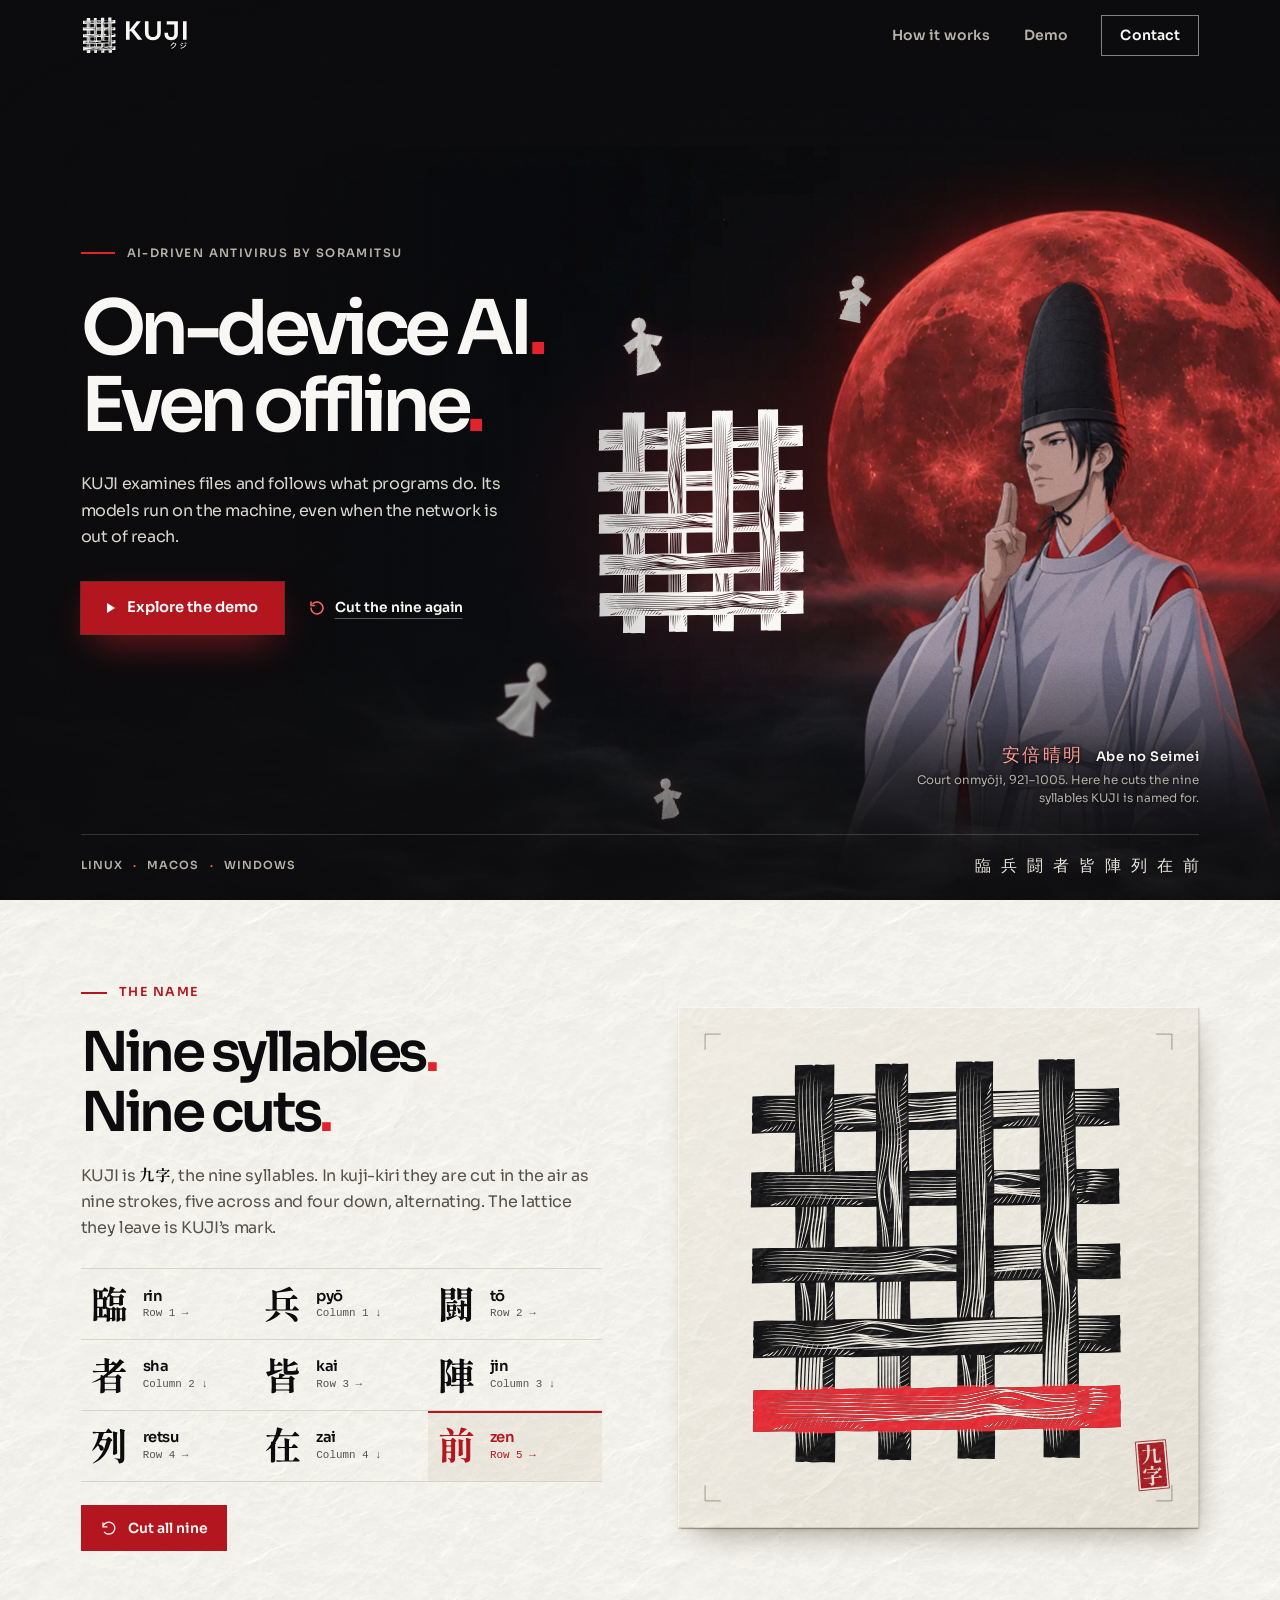
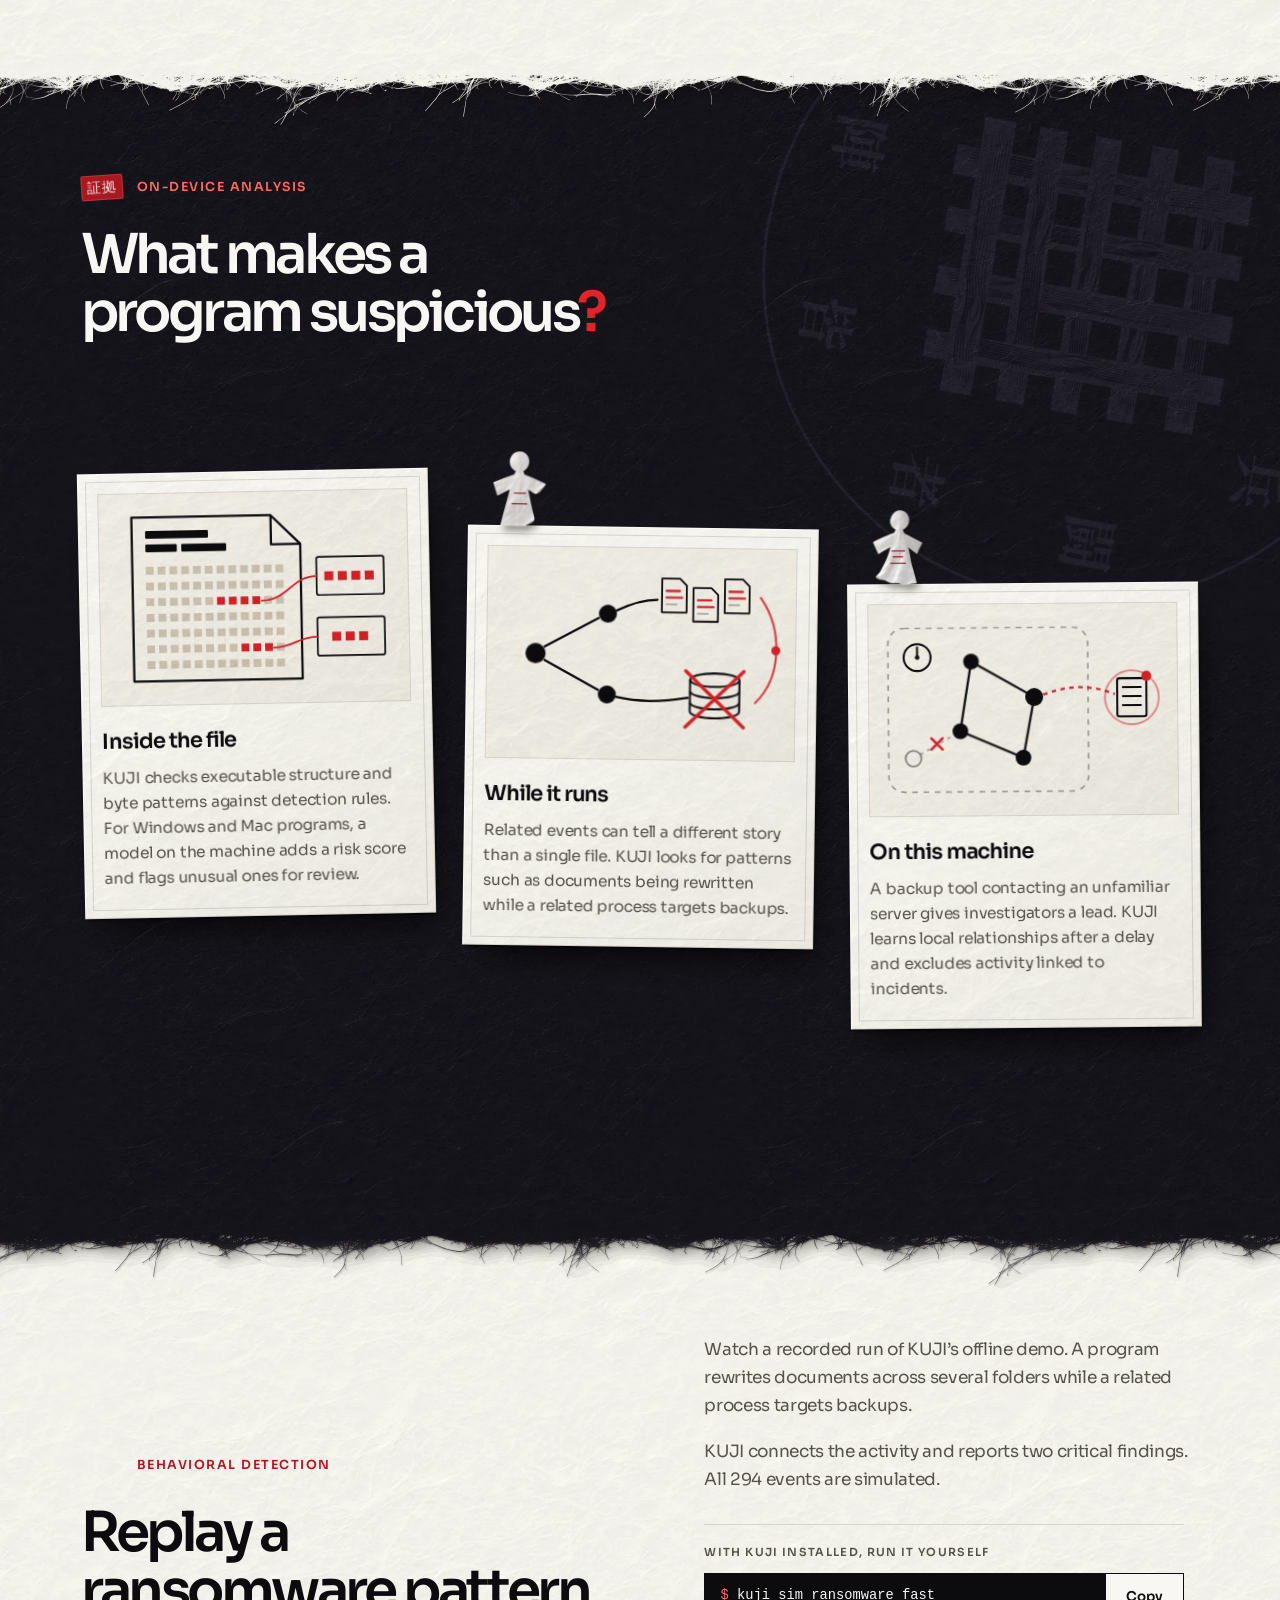
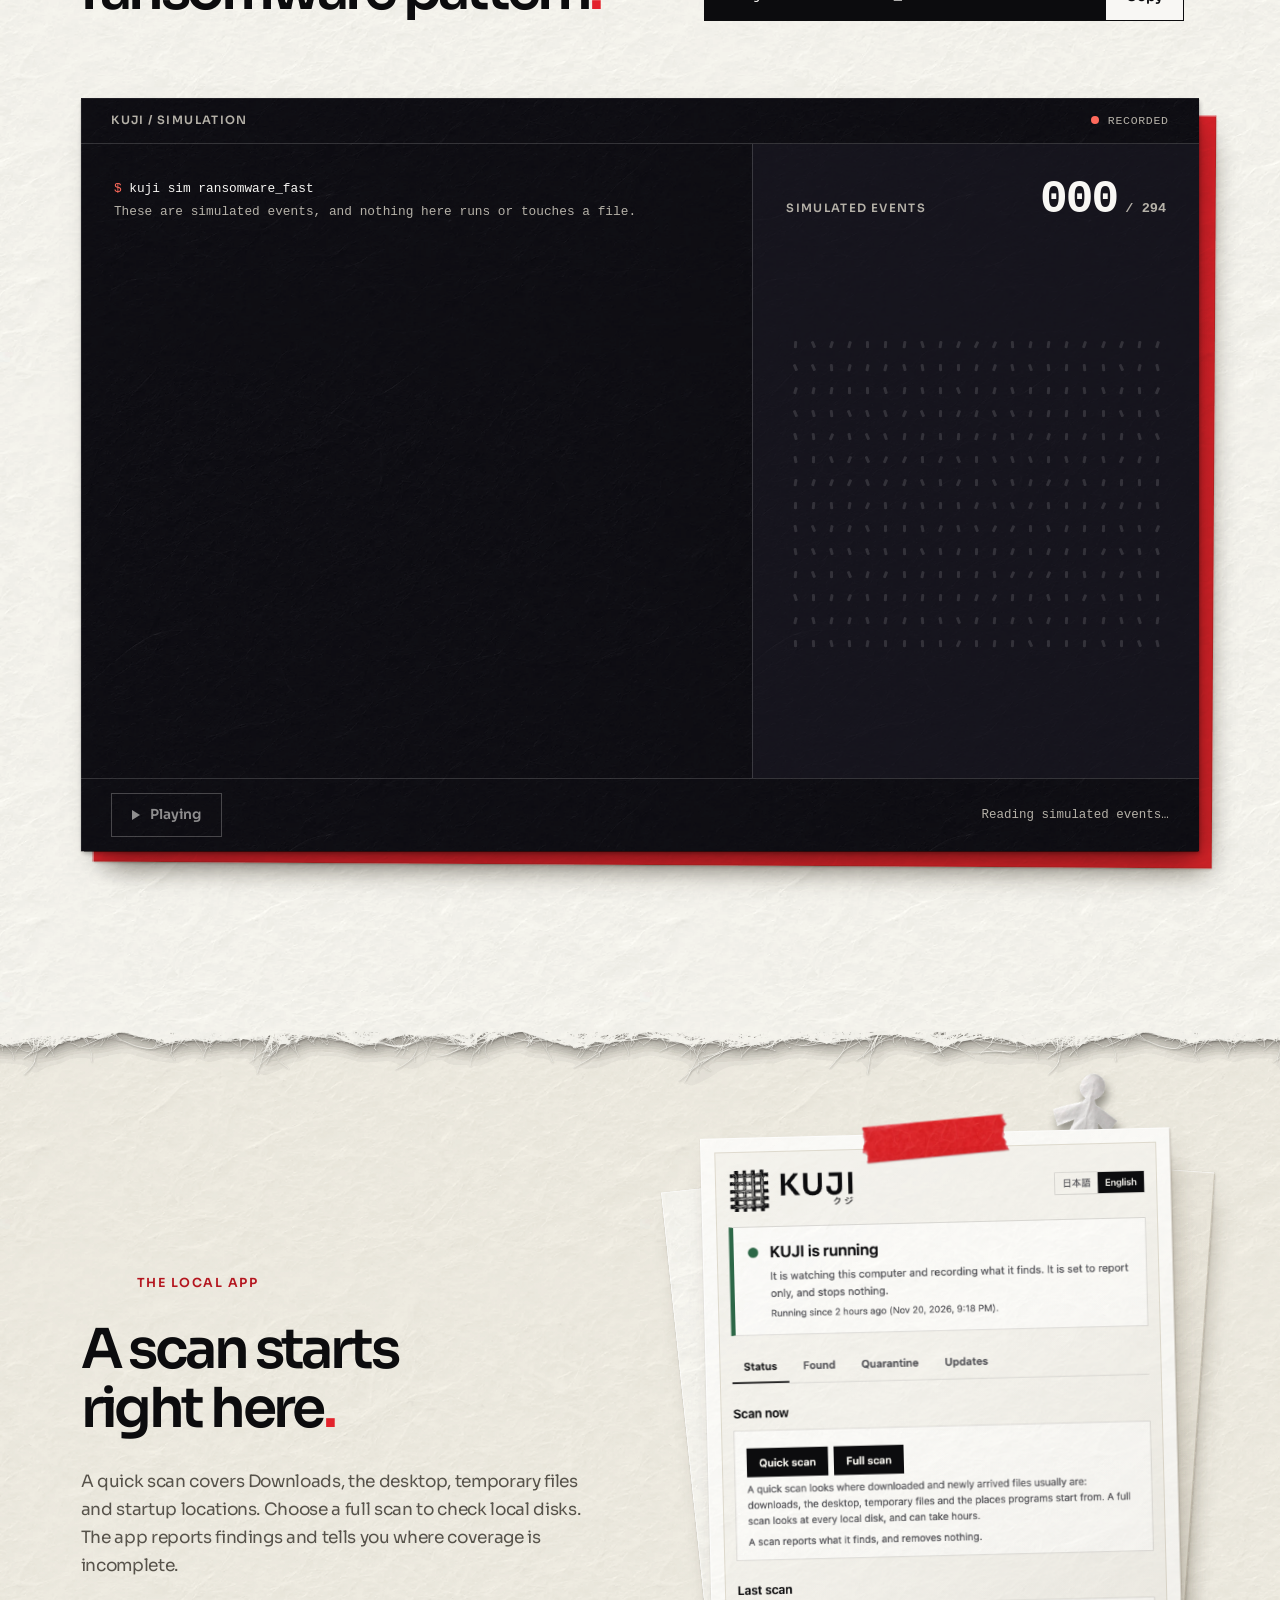
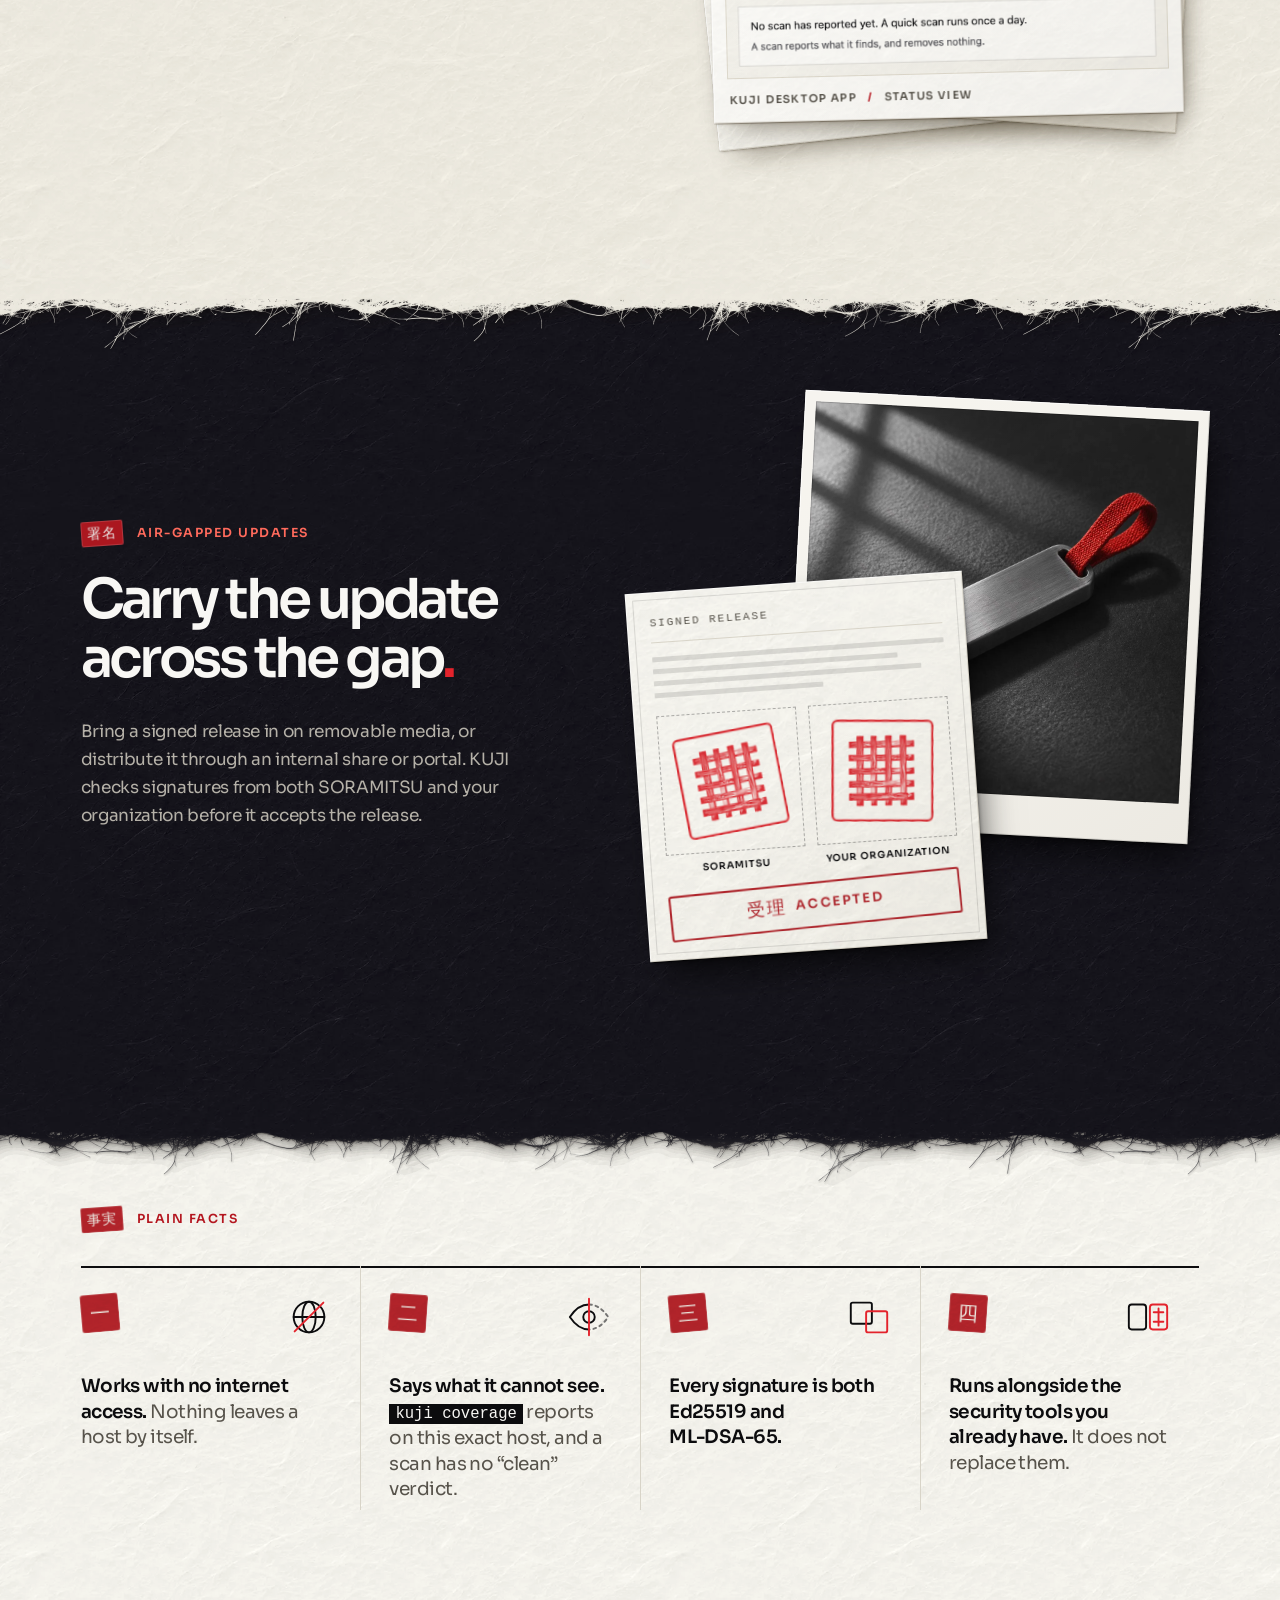
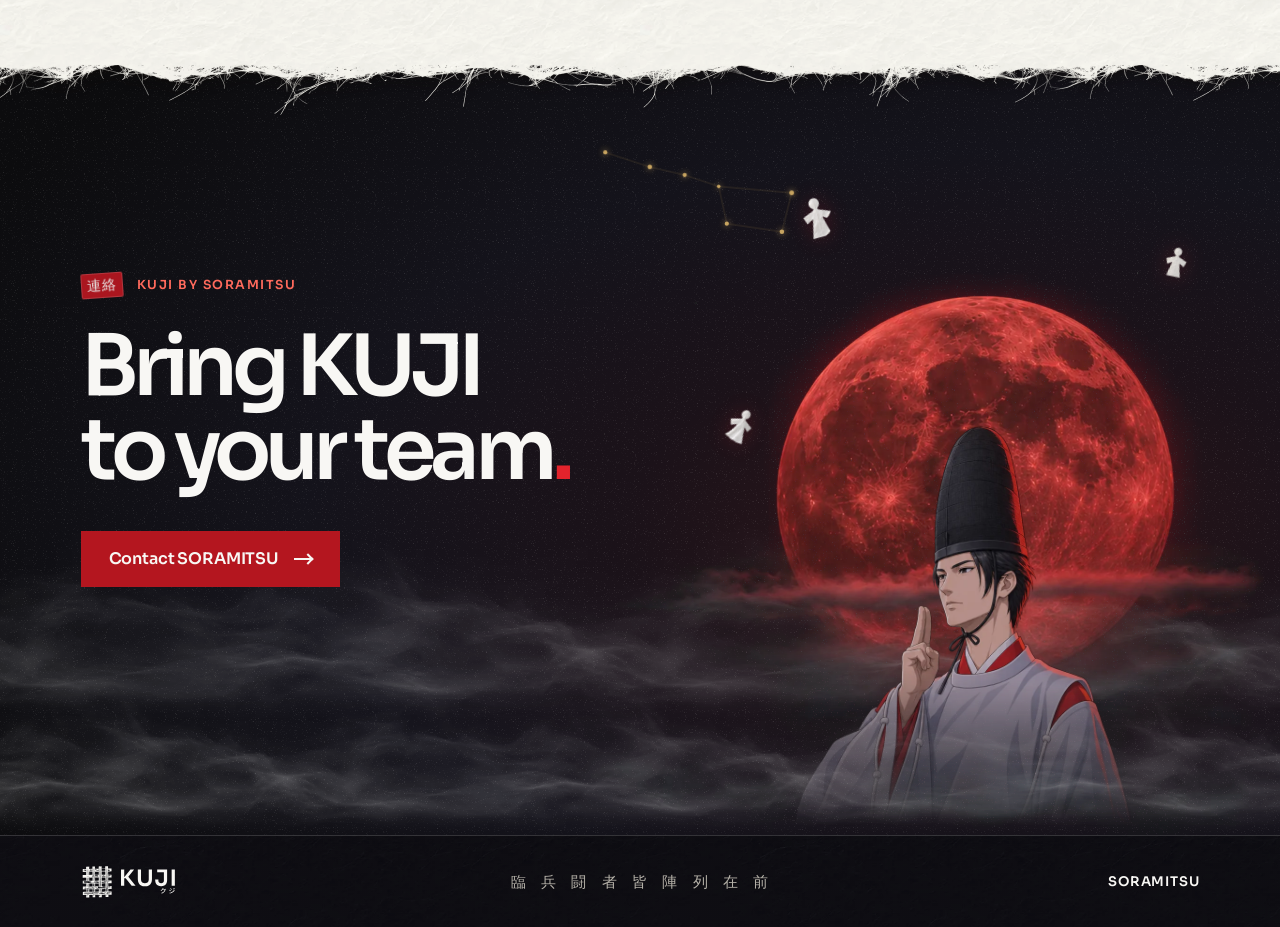
==== commit 99a19b40: "Call KUJI an AI-driven antivirus, and name the Windows model Published from kuji c44e36e (site/dist " ====
--- a/index.html
+++ b/index.html
@@ -4,10 +4,10 @@
     <meta charset="utf-8" />
     <meta name="viewport" content="width=device-width,initial-scale=1" />
     <meta name="theme-color" content="#0C0C0E" />
-    <title>KUJI クジ | On-device endpoint intelligence by SORAMITSU</title>
+    <title>KUJI クジ | AI-driven antivirus by SORAMITSU</title>
     <meta
       name="description"
-      content="KUJI brings file analysis, behavioral detection and local machine learning to offline endpoints. Explore the system and replay a ransomware simulation."
+      content="KUJI is an AI-driven antivirus for Windows, macOS and Linux. It brings file analysis, behavioral detection and on-device machine learning to your computer, even offline. Explore the system and replay a ransomware simulation."
     />
     <meta property="og:title" content="KUJI · On-device AI. Even offline." />
     <meta
@@ -193,7 +193,7 @@
 <p class="hero-card" aria-hidden="true"><span lang="ja">安倍晴明</span><b>Abe no Seimei</b></p>
 
 <div class="hero-copy">
-  <p class="hero-eyebrow"><span></span>Endpoint security by SORAMITSU</p>
+  <p class="hero-eyebrow"><span></span>AI-driven antivirus by SORAMITSU</p>
   <h1 id="hero-title">On-device AI<span>.</span><br />Even offline<span>.</span></h1>
   <p class="hero-intro">
     KUJI examines files and follows what programs do. Its models run on the
@@ -405,8 +405,8 @@
               <h3>Inside the file</h3>
               <p>
                 KUJI checks executable structure and byte patterns against
-                detection rules. For Mach-O files, a local model adds a risk
-                score.
+                detection rules. For Windows and Mac programs, a model on the
+                machine adds a risk score and flags unusual ones for review.
               </p>
             </li>
 
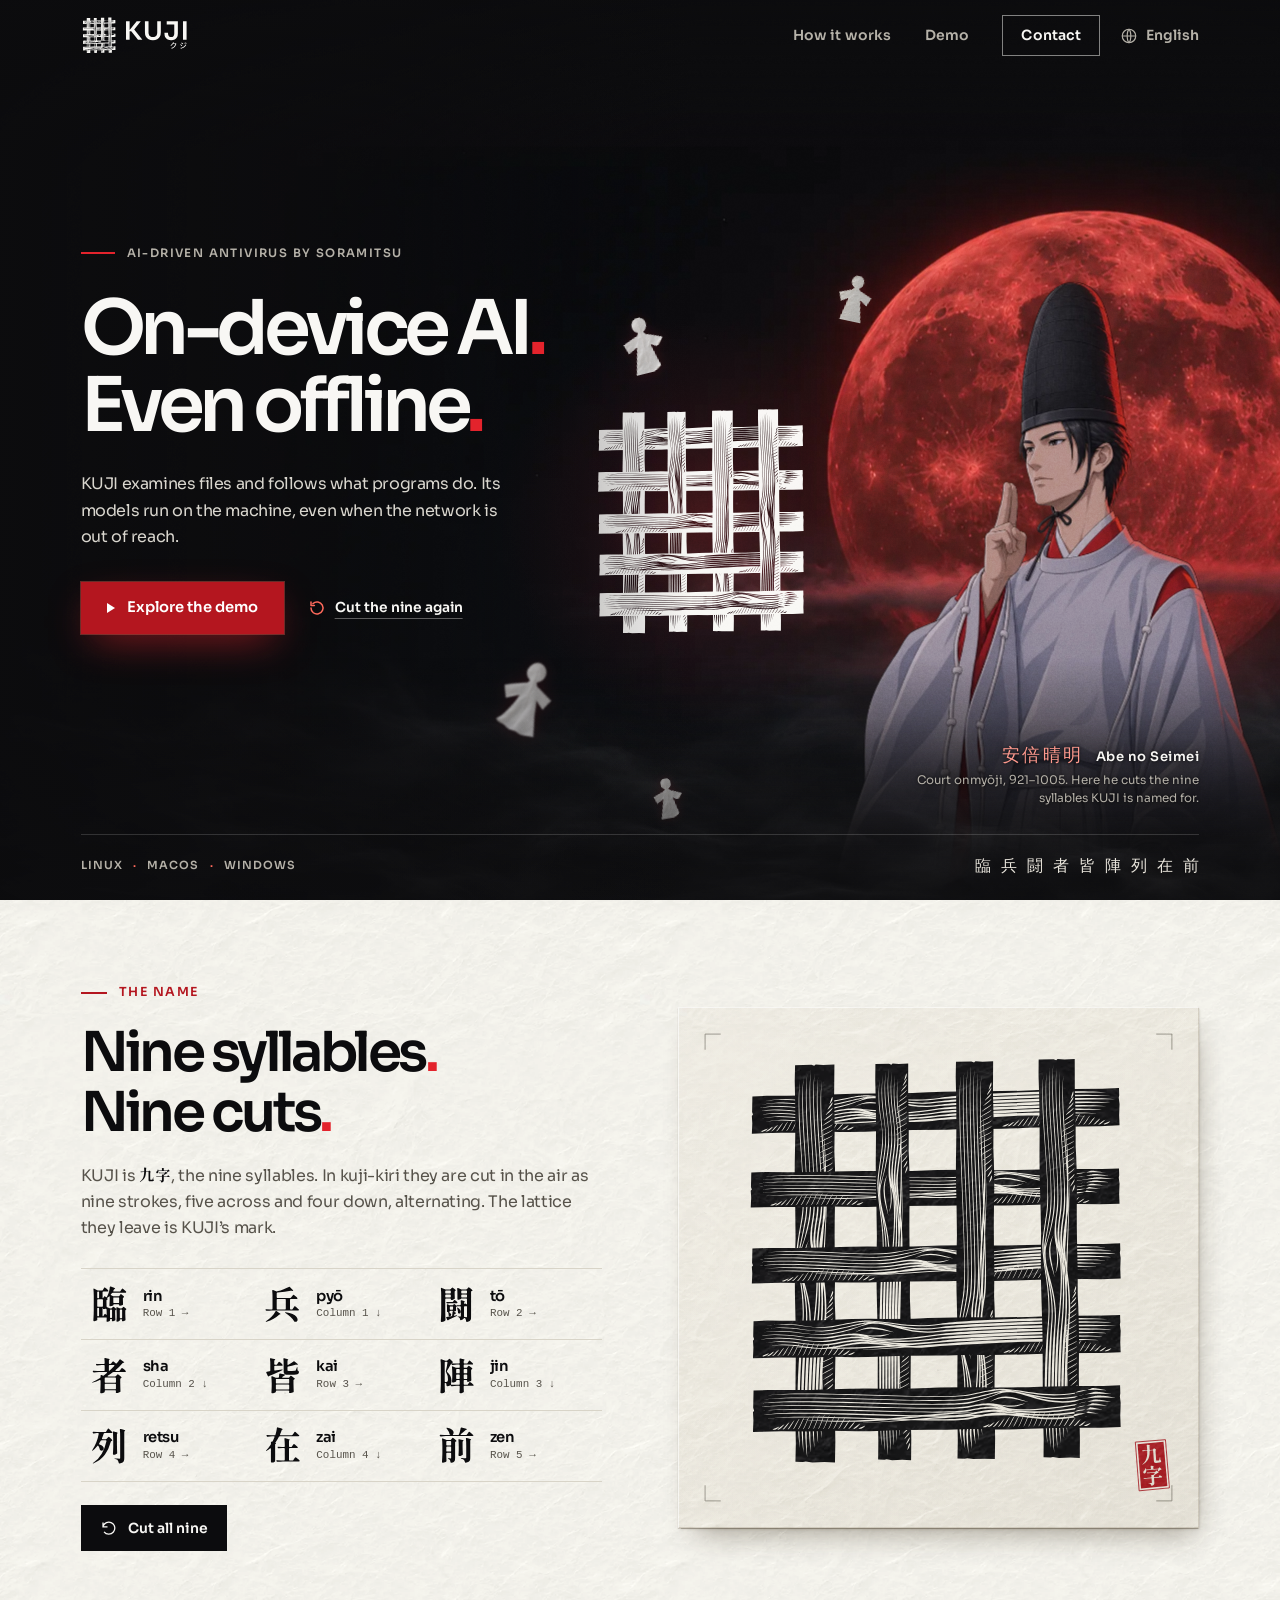
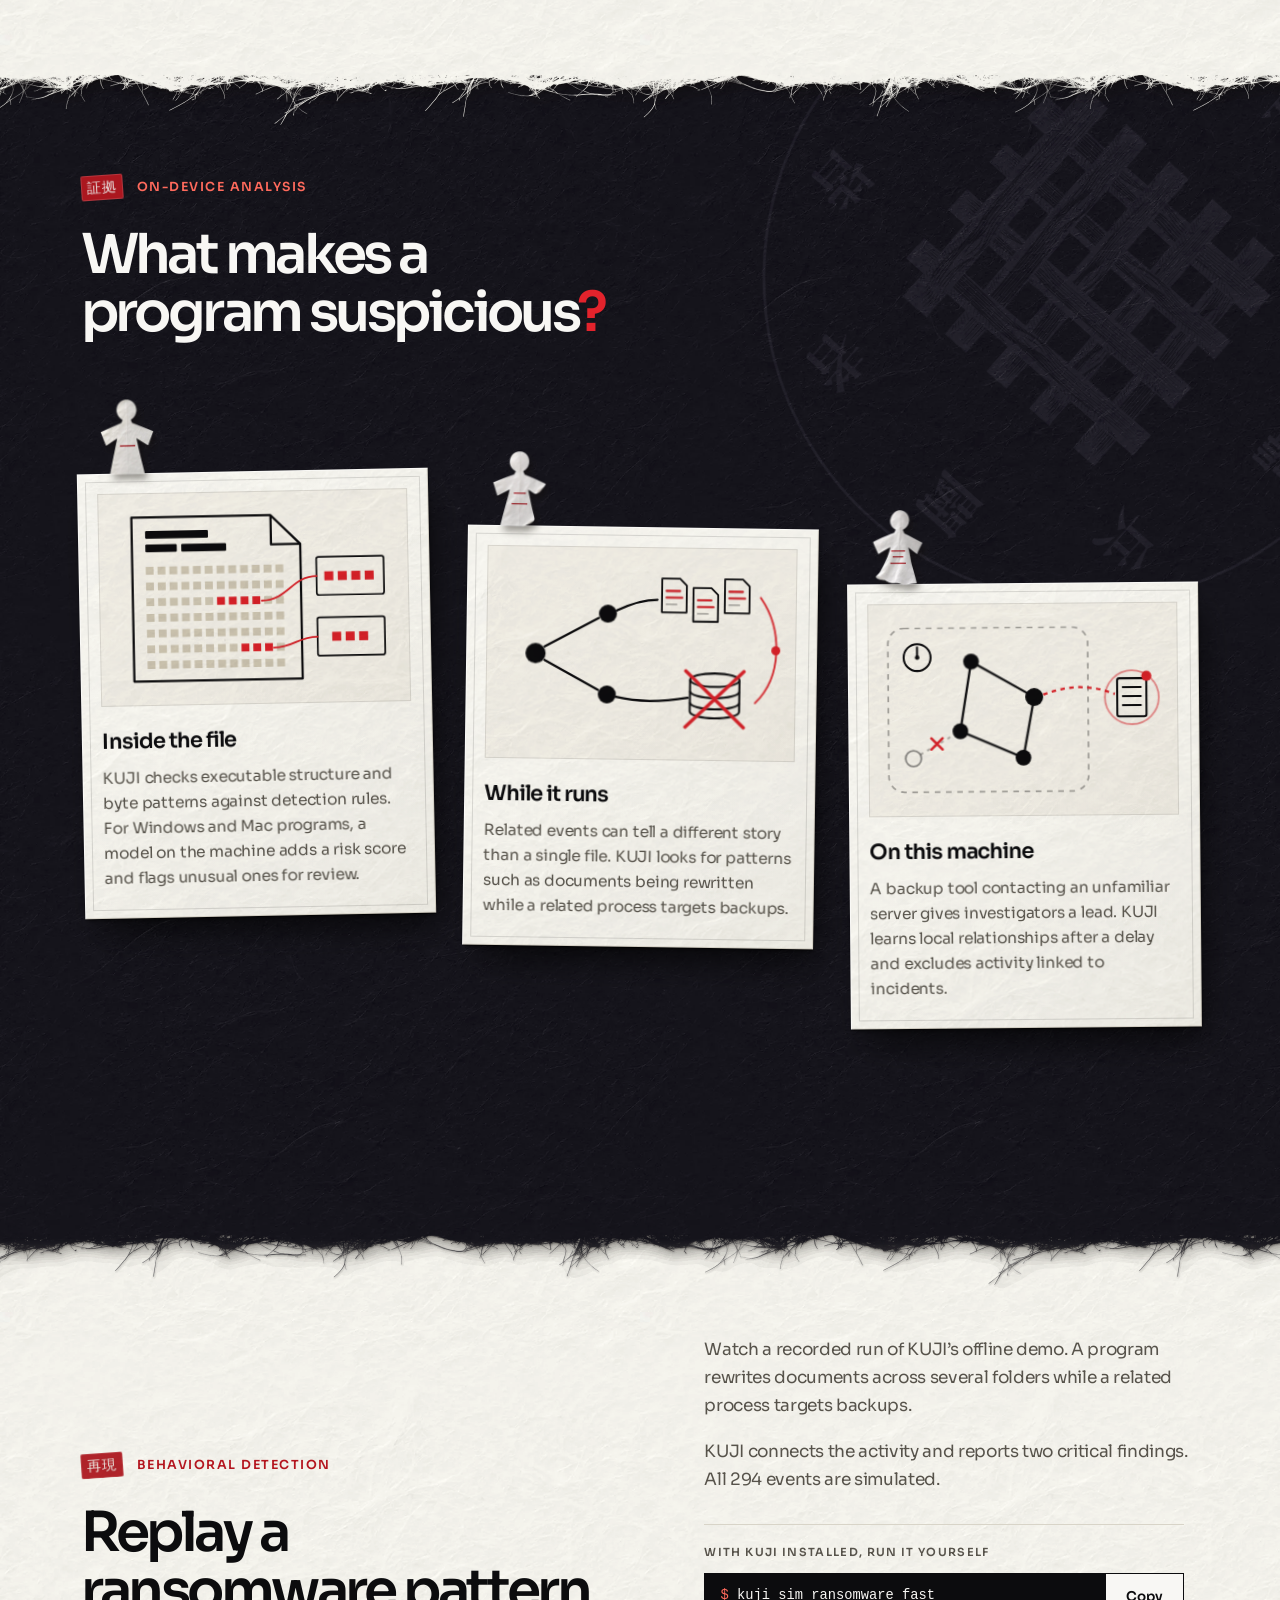
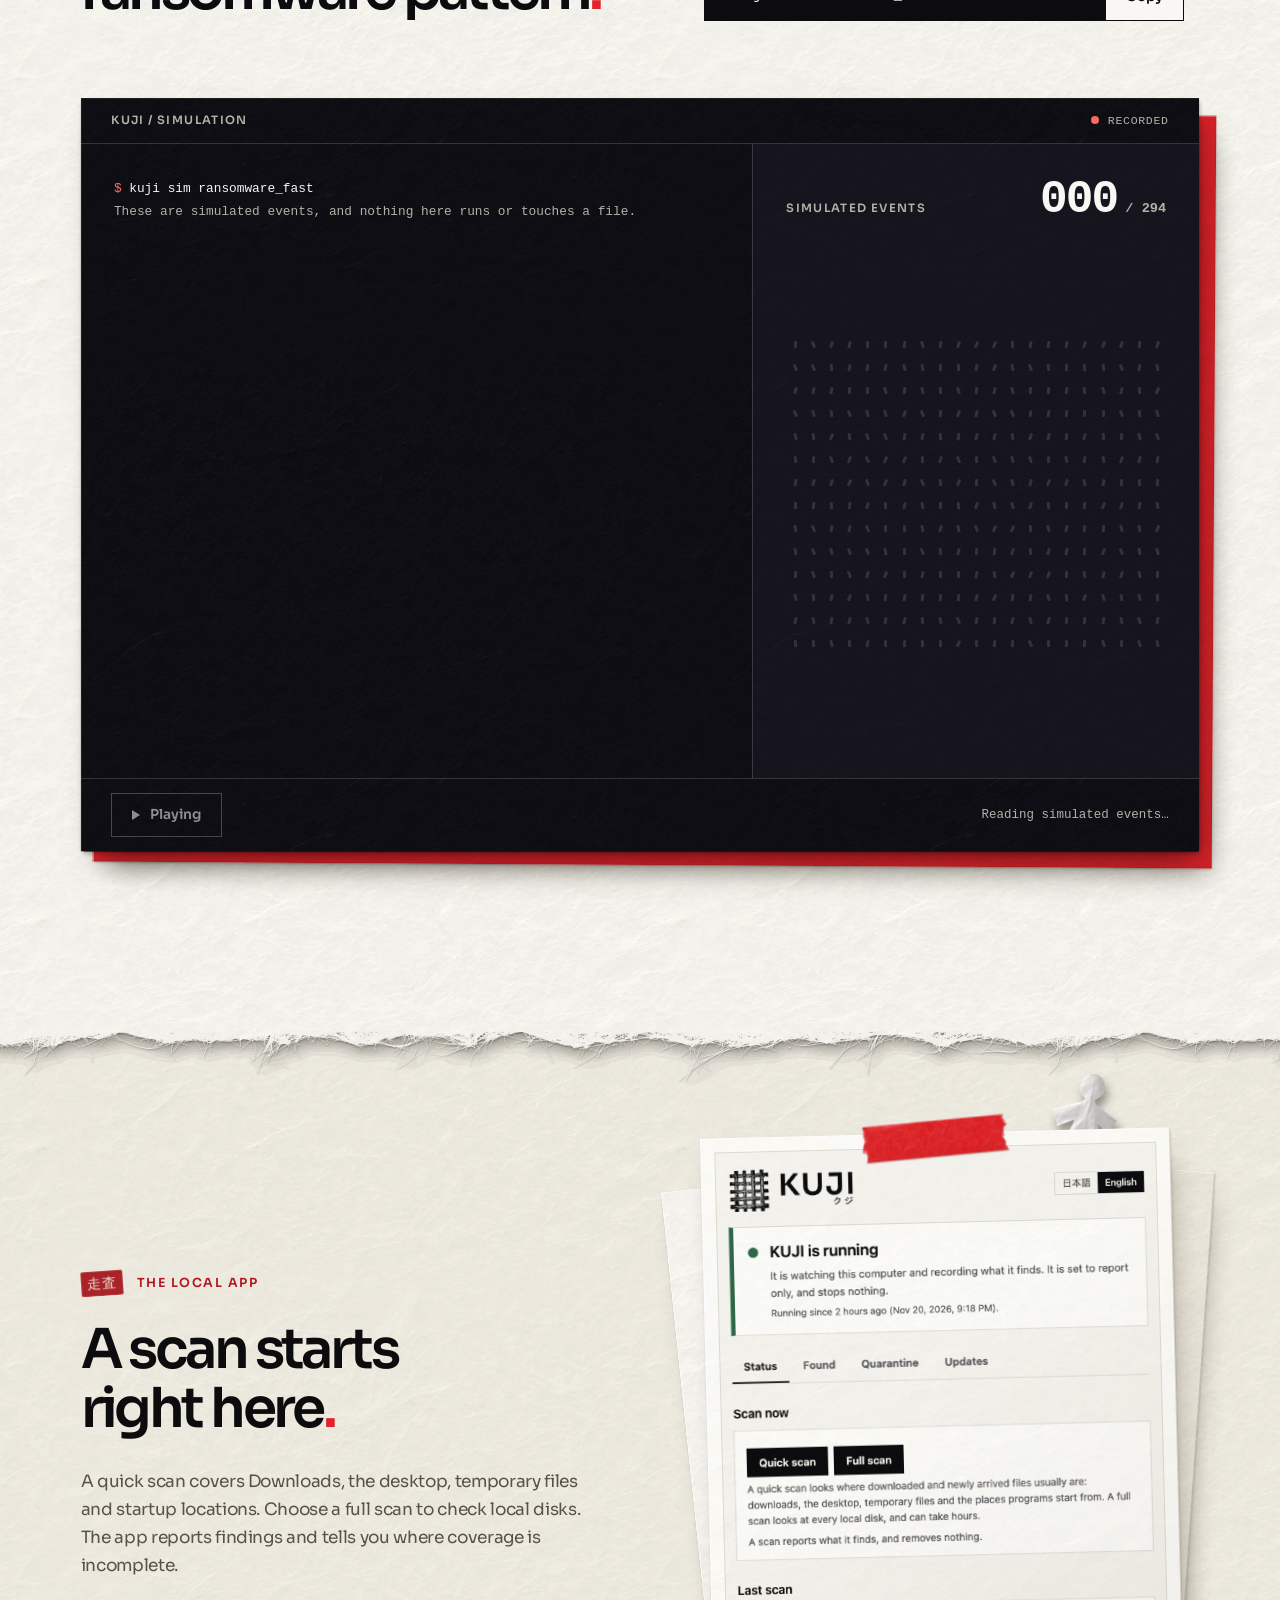
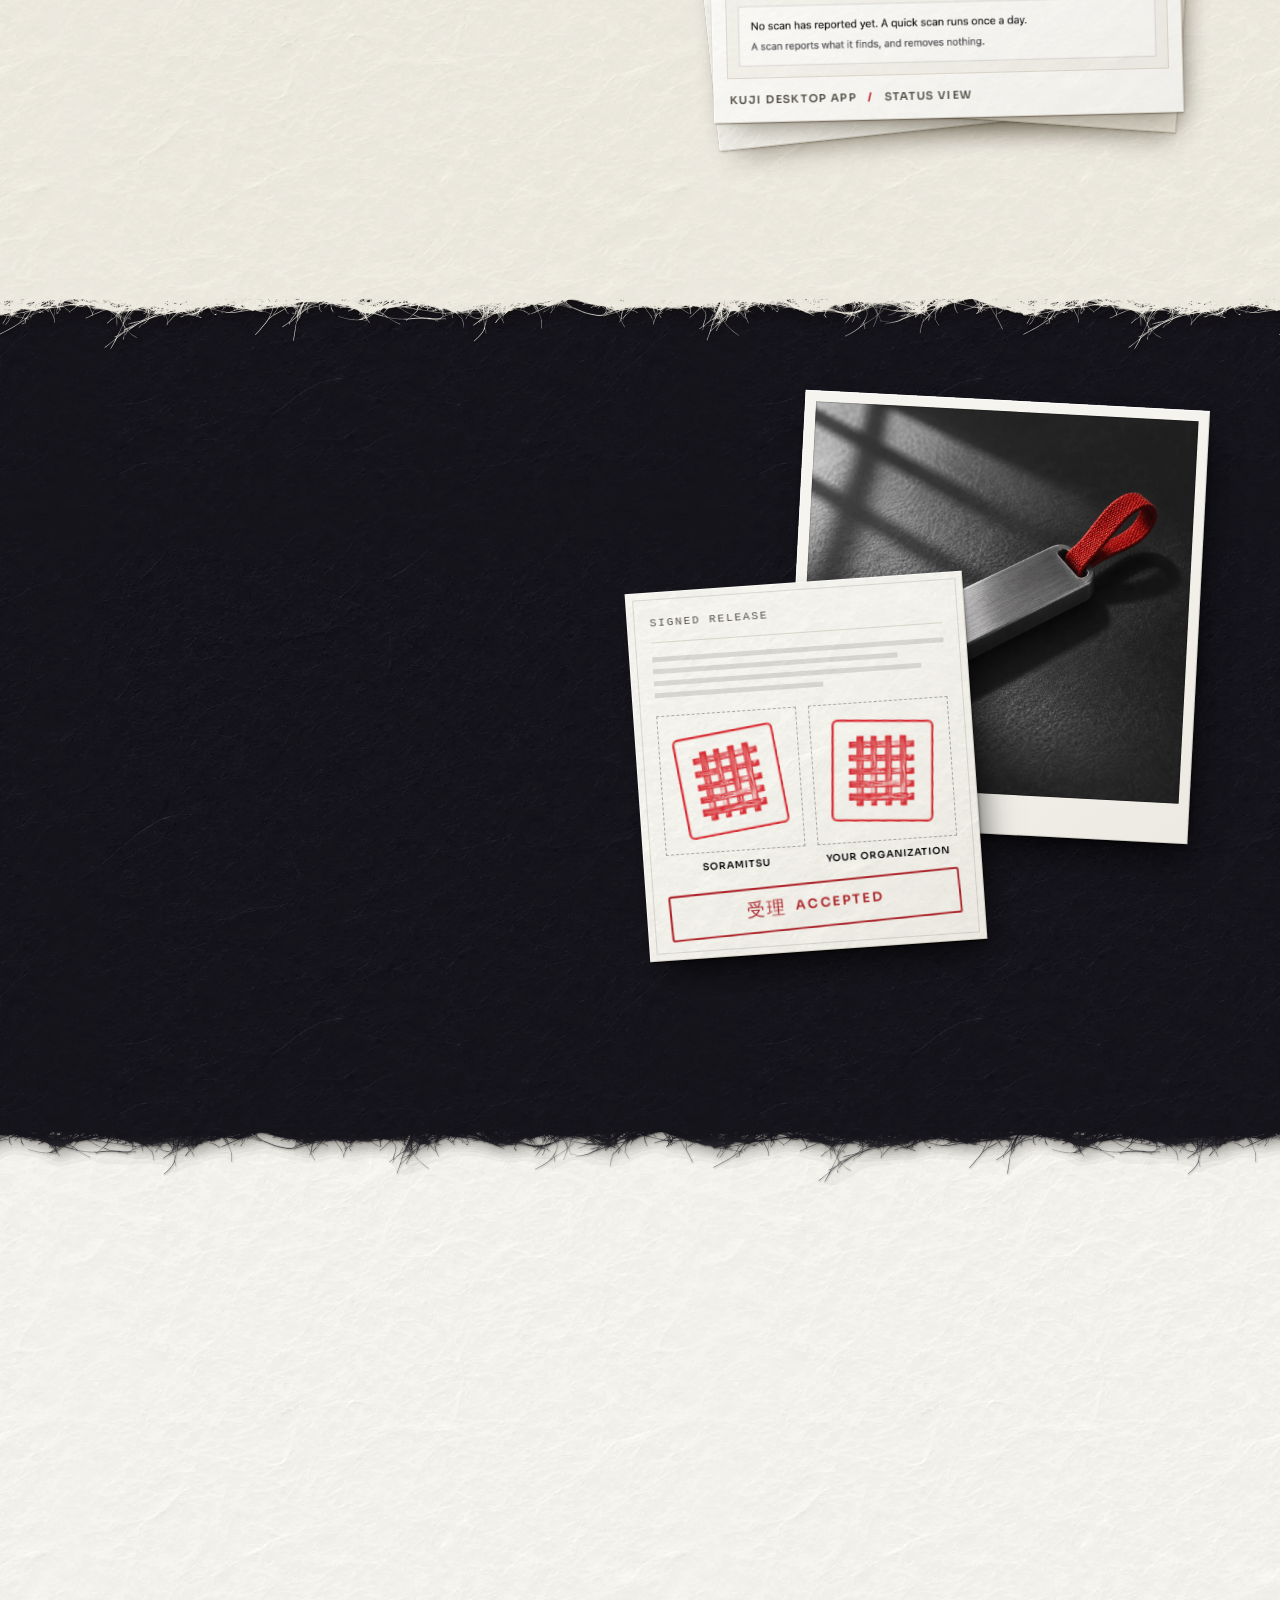
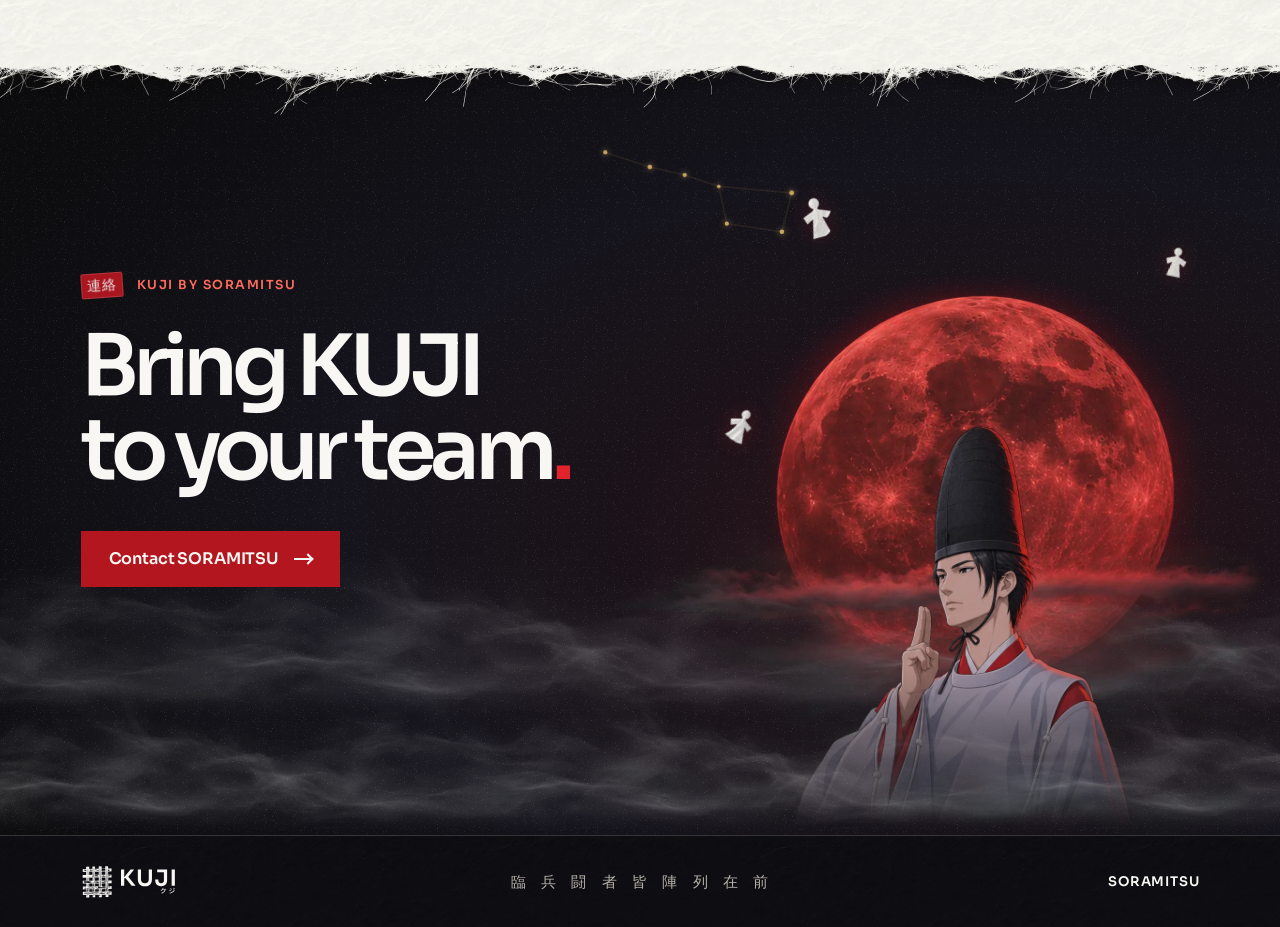
==== commit c24d48ba: "Publish the landing page in eleven more languages Japanese, Hebrew, Arabic, Russian, French, Spanish" ====
--- a/index.html
+++ b/index.html
@@ -22,7 +22,25 @@
       property="og:image:alt"
       content="Abe no Seimei raises two fingers before a vermilion moon beside KUJI’s nine-stroke lattice."
     />
+    <meta property="og:url" content="https://kuji.soramitsu.co.jp/" />
+    <meta property="og:locale" content="en_US" />
     <meta name="twitter:card" content="summary_large_image" />
+    <link rel="canonical" href="https://kuji.soramitsu.co.jp/" />
+    <!-- ALTERNATES:START -->
+    <link rel="alternate" hreflang="en" href="https://kuji.soramitsu.co.jp/" />
+    <link rel="alternate" hreflang="ja" href="https://kuji.soramitsu.co.jp/ja/" />
+    <link rel="alternate" hreflang="he" href="https://kuji.soramitsu.co.jp/he/" />
+    <link rel="alternate" hreflang="ar" href="https://kuji.soramitsu.co.jp/ar/" />
+    <link rel="alternate" hreflang="ru" href="https://kuji.soramitsu.co.jp/ru/" />
+    <link rel="alternate" hreflang="fr" href="https://kuji.soramitsu.co.jp/fr/" />
+    <link rel="alternate" hreflang="es" href="https://kuji.soramitsu.co.jp/es/" />
+    <link rel="alternate" hreflang="pt" href="https://kuji.soramitsu.co.jp/pt/" />
+    <link rel="alternate" hreflang="ur" href="https://kuji.soramitsu.co.jp/ur/" />
+    <link rel="alternate" hreflang="bn" href="https://kuji.soramitsu.co.jp/bn/" />
+    <link rel="alternate" hreflang="my" href="https://kuji.soramitsu.co.jp/my/" />
+    <link rel="alternate" hreflang="km" href="https://kuji.soramitsu.co.jp/km/" />
+    <link rel="alternate" hreflang="x-default" href="https://kuji.soramitsu.co.jp/" />
+    <!-- ALTERNATES:END -->
     <link rel="icon" href="assets/icon.svg" type="image/svg+xml" />
     <link
       rel="preload"
@@ -49,6 +67,7 @@
     <link rel="stylesheet" href="style.css" />
     <link rel="stylesheet" href="hero.css" />
     <link rel="stylesheet" href="nine.css" />
+    <link rel="stylesheet" href="lang.css" />
     <script src="hero.js" defer></script>
     <script src="nine.js" defer></script>
     <script src="page.js" defer></script>
@@ -94,6 +113,29 @@
           >Contact</a
         >
       </nav>
+      <details class="lang">
+        <summary
+          ><svg class="lang-globe" viewBox="0 0 24 24" width="18" height="18" aria-hidden="true" focusable="false"><circle cx="12" cy="12" r="9"/><path d="M3 12h18M12 3c3.200 3.300 3.200 14.700 0 18M12 3c-3.200 3.300-3.200 14.700 0 18"/></svg
+          ><span class="sr-only">Language: </span
+          ><!-- CURRENT:START --><span class="lang-current" lang="en" translate="no">English</span><!-- CURRENT:END --></summary
+        >
+        <!-- LANGS:START -->
+        <ul class="lang-list" translate="no">
+          <li><a href="./" hreflang="en" lang="en" aria-current="page">English</a></li>
+          <li><a href="ja/" hreflang="ja" lang="ja">日本語</a></li>
+          <li><a href="he/" hreflang="he" lang="he" dir="rtl">עברית</a></li>
+          <li><a href="ar/" hreflang="ar" lang="ar" dir="rtl">العربية</a></li>
+          <li><a href="ru/" hreflang="ru" lang="ru">Русский</a></li>
+          <li><a href="fr/" hreflang="fr" lang="fr">Français</a></li>
+          <li><a href="es/" hreflang="es" lang="es">Español</a></li>
+          <li><a href="pt/" hreflang="pt" lang="pt-BR">Português</a></li>
+          <li><a href="ur/" hreflang="ur" lang="ur" dir="rtl">اردو</a></li>
+          <li><a href="bn/" hreflang="bn" lang="bn">বাংলা</a></li>
+          <li><a href="my/" hreflang="my" lang="my">မြန်မာ</a></li>
+          <li><a href="km/" hreflang="km" lang="km">ខ្មែរ</a></li>
+        </ul>
+        <!-- LANGS:END -->
+      </details>
       <span class="mast-progress" aria-hidden="true"></span>
     </header>
 
@@ -214,7 +256,7 @@
 </p>
 
 <div class="hero-foot">
-  <span>Linux <b>·</b> macOS <b>·</b> Windows</span>
+  <span translate="no">Linux <b>·</b> macOS <b>·</b> Windows</span>
   <span class="hero-chant" lang="ja"><i>臨</i><i>兵</i><i>闘</i><i>者</i><i>皆</i><i>陣</i><i>列</i><i>在</i><i>前</i></span>
 </div>
 
@@ -665,9 +707,15 @@
                 >
                 <div class="command-row">
                   <code id="command">kuji sim ransomware_fast</code
-                  ><button id="copy" type="button" hidden>Copy</button>
+                  ><button id="copy" type="button" data-t-copied="Copied" data-t-selected="Selected" hidden>Copy</button>
                 </div>
-                <span id="copy-status" class="sr-only" role="status"></span>
+                <span
+                  id="copy-status"
+                  class="sr-only"
+                  role="status"
+                  data-t-copied="Demo command copied."
+                  data-t-selected="Command selected. Use your device’s copy command."
+                ></span>
               </div>
             </div>
           </div>
@@ -682,7 +730,7 @@
                 role="group"
                 aria-label="Output of kuji sim ransomware_fast"
               >
-                <pre><code><span class="ln ln-cmd" style="--n: 24"><span class="ps1" aria-hidden="true">$ </span><span class="typed">kuji sim ransomware_fast</span><i class="caret" aria-hidden="true"></i></span
+                <pre lang="en" translate="no"><code><span class="ln ln-cmd" style="--n: 24"><span class="ps1" aria-hidden="true">$ </span><span class="typed">kuji sim ransomware_fast</span><i class="caret" aria-hidden="true"></i></span
 ><span class="ln ln-note">These are simulated events, and nothing here runs or touches a file.</span
 ><span class="ln ln-blank" aria-hidden="true"> </span
 ><span class="ln ln-head"><b>ATTACK</b> ransomware_fast (294 events)</span
@@ -728,9 +776,9 @@
             <div class="stage-foot">
               <button id="replay" type="button" hidden>
                 <span class="play-ico" aria-hidden="true"></span
-                ><span class="replay-label">Replay</span>
+                ><span class="replay-label" data-t-playing="Playing">Replay</span>
               </button>
-              <p id="play-status" role="status">294 events · 2 findings</p>
+              <p id="play-status" role="status" data-t-playing="Reading simulated events…">294 events · 2 findings</p>
             </div>
           </div>
         </div>
@@ -812,7 +860,7 @@
                         width="358"
                         height="376" /></span
                   ></span>
-                  <span class="sig-name">SORAMITSU</span>
+                  <span class="sig-name" translate="no">SORAMITSU</span>
                 </div>
                 <div class="sig">
                   <span class="sig-box"
@@ -968,7 +1016,7 @@
       <span class="foot-nine" lang="ja" aria-hidden="true"
         >臨 兵 闘 者 皆 陣 列 在 前</span
       >
-      <a class="foot-link" href="https://soramitsu.co.jp/">SORAMITSU</a>
+      <a class="foot-link" href="https://soramitsu.co.jp/" translate="no">SORAMITSU</a>
     </footer>
   </body>
 </html>
--- a/style.css
+++ b/style.css
@@ -404,9 +404,9 @@
   mix-blend-mode: multiply;
 }
 h2 {
-  font-size: clamp(40px, 4.3vw, 80px);
-  line-height: 1.06;
-  letter-spacing: -0.065em;
+  font-size: calc(clamp(40px, 4.3vw, 80px) * var(--head-scale, 1));
+  line-height: calc(1.06 * var(--head-leading, 1));
+  letter-spacing: calc(-0.065em * var(--head-track, 1));
   text-wrap: balance;
 }
 h2 span {
@@ -605,8 +605,8 @@
 .evi h3 {
   margin-bottom: 10px;
   font-size: clamp(21px, 1.65vw, 28px);
-  line-height: 1.2;
-  letter-spacing: -0.045em;
+  line-height: calc(1.2 * var(--head-leading, 1));
+  letter-spacing: calc(-0.045em * var(--head-track, 1));
 }
 .evi p {
   font-size: clamp(15.5px, 1.05vw, 17px);
@@ -959,7 +959,7 @@
   min-width: 0;
   padding: clamp(22px, 2.6vw, 40px);
   background: rgba(30, 29, 40, 0.5);
-  border-left: 1px solid var(--rule-dark);
+  border-inline-start: 1px solid var(--rule-dark);
 }
 .field-head {
   display: flex;
@@ -1116,7 +1116,7 @@
   font-family: var(--mono);
   font-size: 0.78rem;
   line-height: 1.45;
-  text-align: right;
+  text-align: end;
   color: var(--on-dark-mute);
 }
 /* Playback states (only ever set by page.js) */
@@ -1425,11 +1425,11 @@
 .facts-list li {
   position: relative;
   padding: 28px clamp(18px, 2.2vw, 40px) 8px;
-  border-left: 1px solid var(--rule-light);
+  border-inline-start: 1px solid var(--rule-light);
 }
 .facts-list li:first-child {
-  padding-left: 0;
-  border-left: 0;
+  padding-inline-start: 0;
+  border-inline-start: 0;
 }
 .facts-list li::before {
   content: "";
@@ -1632,9 +1632,9 @@
 }
 .contact h2 {
   margin-bottom: clamp(32px, 3vw, 50px);
-  font-size: clamp(48px, 6.6vw, 124px);
-  line-height: 1;
-  letter-spacing: -0.07em;
+  font-size: calc(clamp(48px, 6.6vw, 124px) * var(--head-scale, 1));
+  line-height: var(--head-leading, 1);
+  letter-spacing: calc(-0.07em * var(--head-track, 1));
 }
 .button {
   display: inline-flex;
@@ -2197,7 +2197,7 @@
     padding-bottom: clamp(22px, 2.6vw, 40px);
   }
   .field {
-    border-left: 0;
+    border-inline-start: 0;
     border-top: 1px solid var(--rule-dark);
   }
   .slips {
@@ -2214,8 +2214,8 @@
     row-gap: 40px;
   }
   .facts-list li:nth-child(3) {
-    padding-left: 0;
-    border-left: 0;
+    padding-inline-start: 0;
+    border-inline-start: 0;
   }
   .contact {
     align-items: start;
@@ -2307,7 +2307,7 @@
   .facts-list li,
   .facts-list li:nth-child(3) {
     padding: 24px 0 30px;
-    border-left: 0;
+    border-inline-start: 0;
   }
   .fact-top {
     margin-bottom: 18px;
@@ -2323,7 +2323,7 @@
     display: none;
   }
   .contact h2 {
-    font-size: clamp(44px, 13vw, 64px);
+    font-size: calc(clamp(44px, 13vw, 64px) * var(--head-scale, 1));
   }
   .dipper {
     top: auto;
--- a/hero.css
+++ b/hero.css
@@ -251,10 +251,10 @@
 }
 .hero h1 {
   margin: 0;
-  font-size: clamp(46px, 5.9vw, 104px);
+  font-size: calc(clamp(46px, 5.9vw, 104px) * var(--head-scale, 1));
   font-weight: 600;
-  line-height: 1.03;
-  letter-spacing: -0.072em;
+  line-height: calc(1.03 * var(--head-leading, 1));
+  letter-spacing: calc(-0.072em * var(--head-track, 1));
 }
 .hero h1 span {
   color: var(--shu, #e3232c);
@@ -674,7 +674,7 @@
     width: 22px;
   }
   .hero h1 {
-    font-size: clamp(42px, 11vw, 72px);
+    font-size: calc(clamp(42px, 11vw, 72px) * var(--head-scale, 1));
   }
   .hero-intro {
     margin: 16px 0 20px;
--- a/nine.css
+++ b/nine.css
@@ -45,8 +45,9 @@
 }
 .nine-title {
   margin: 0;
-  font: 600 clamp(40px, 4.3vw, 80px) / 1.09 var(--sans, Sora, Arial, sans-serif);
-  letter-spacing: -0.065em;
+  font: 600 calc(clamp(40px, 4.3vw, 80px) * var(--head-scale, 1)) / calc(1.09 * var(--head-leading, 1))
+    var(--sans, Sora, Arial, sans-serif);
+  letter-spacing: calc(-0.065em * var(--head-track, 1));
 }
 .nine-title span {
   color: var(--shu, #e3232c);
--- a/lang.css
+++ b/lang.css
@@ -0,0 +1,336 @@
+/* The page in other languages: the language menu, type for each script, and
+   right-to-left pages. The translated pages are written by site/tools/i18n.py
+   (see site/README.md); every language shares the rest of the stylesheets. */
+
+/* ---------- The language menu ---------- */
+.lang {
+  position: relative;
+  flex: none;
+}
+.mast nav {
+  margin-inline-start: auto;
+}
+.mast-home {
+  flex: none;
+}
+.lang summary {
+  display: flex;
+  align-items: center;
+  gap: 8px;
+  min-height: 40px;
+  padding: 8px 0;
+  list-style: none;
+  cursor: pointer;
+  color: var(--on-dark-mute);
+  font-size: 14px;
+  font-weight: 600;
+  white-space: nowrap;
+  transition: color 0.2s;
+}
+.lang summary::-webkit-details-marker {
+  display: none;
+}
+.lang summary:hover,
+.lang[open] summary {
+  color: var(--on-dark);
+}
+.lang summary:focus-visible {
+  outline: 3px solid #7fb4ea;
+  outline-offset: 4px;
+}
+.lang-globe {
+  flex: none;
+  fill: none;
+  stroke: currentColor;
+  stroke-width: 1.6;
+}
+.lang-list {
+  position: absolute;
+  z-index: 2;
+  top: calc(100% + 12px);
+  inset-inline-end: 0;
+  min-width: 200px;
+  max-height: calc(100vh - var(--mast-h) - 24px);
+  max-height: calc(100dvh - var(--mast-h) - 24px);
+  margin: 0;
+  padding: 8px 0;
+  overflow-y: auto;
+  list-style: none;
+  background: rgba(20, 19, 27, 0.97);
+  border: 1px solid var(--rule-dark);
+  box-shadow: var(--rest-dark);
+  -webkit-backdrop-filter: blur(14px);
+  backdrop-filter: blur(14px);
+}
+.lang-list a {
+  display: block;
+  padding: 9px 20px;
+  /* each name in a face for its own script, not the page's */
+  font-family: Sora, "Helvetica Neue", "Segoe UI", Roboto, Arial, sans-serif;
+  text-align: left;
+  border-inline-start: 2px solid transparent;
+  color: var(--on-dark-mute);
+  font-size: 15px;
+  font-weight: 400;
+  line-height: 1.5;
+  transition:
+    color 0.2s,
+    background-color 0.2s;
+}
+.lang-list a:hover,
+.lang-list a:focus-visible {
+  color: var(--on-dark);
+  background: rgba(248, 247, 244, 0.06);
+}
+.lang-list a:focus-visible {
+  outline: 2px solid #7fb4ea;
+  outline-offset: -2px;
+}
+.lang-list a[aria-current="page"] {
+  color: var(--on-dark);
+  border-inline-start-color: var(--shu);
+}
+[dir="rtl"] .lang-list a {
+  text-align: right;
+}
+/* With the menu beside it, the phone header keeps the logo whole: the opening
+   scene's own button leads to the demo, so the header drops its Demo link. */
+@media (max-width: 480px) {
+  .mast {
+    gap: 12px;
+  }
+  .mast nav a[href="#demo"] {
+    display: none;
+  }
+}
+@media (max-width: 640px) {
+  .lang summary {
+    gap: 0;
+    padding-inline: 2px;
+  }
+  /* The globe alone on a phone; the menu names every language in its own words. */
+  .lang-current {
+    position: absolute;
+    clip-path: inset(50%);
+    width: 1px;
+    height: 1px;
+    overflow: hidden;
+    white-space: nowrap;
+  }
+}
+
+/* ---------- Type for each script ----------
+   --script names a script's own system faces, which are local and complete. Sora
+   draws the Latin letters in running text and the monospaced face draws them in
+   counts and labels; the script's letters fall through to its own faces, never to
+   a monospaced one. */
+:root:lang(ja) {
+  --script: "Hiragino Sans", "Hiragino Kaku Gothic ProN", "Yu Gothic UI", "Yu Gothic", Meiryo, "Noto Sans JP",
+    "Noto Sans CJK JP";
+}
+:root:lang(he) {
+  --script: "Arial Hebrew", "Segoe UI", "Noto Sans Hebrew", Arial;
+}
+:root:lang(ar) {
+  --script: "Geeza Pro", "Segoe UI", "Noto Sans Arabic", Tahoma;
+}
+:root:lang(ur) {
+  --script: "Noto Nastaliq Urdu", "Jameel Noori Nastaleeq", "Urdu Typesetting", "Geeza Pro", "Noto Sans Arabic";
+}
+:root:lang(ru) {
+  --script: "Helvetica Neue", "Segoe UI", Roboto, Arial;
+}
+:root:lang(bn) {
+  --script: "Kohinoor Bangla", "Bangla Sangam MN", "Nirmala UI", "Noto Sans Bengali", Vrinda;
+}
+:root:lang(my) {
+  --script: "Noto Sans Myanmar", "Myanmar Sangam MN", "Myanmar Text", Padauk;
+}
+:root:lang(km) {
+  --script: "Khmer Sangam MN", "Noto Sans Khmer", "Khmer UI", "Leelawadee UI", "Khmer MN";
+}
+:root:is(:lang(ja), :lang(he), :lang(ar), :lang(ur), :lang(ru), :lang(bn), :lang(my), :lang(km)) {
+  --sans: Sora, var(--script), sans-serif;
+}
+/* Cyrillic in a monospaced face that has it, rather than the browser's fallback. */
+:root:lang(ru) {
+  --mono: ui-monospace, SFMono-Regular, Menlo, Consolas, "DejaVu Sans Mono", "Liberation Mono", "Roboto Mono",
+    monospace;
+}
+:root:is(:lang(ja), :lang(he), :lang(ar), :lang(ur), :lang(bn), :lang(my), :lang(km)) {
+  --mono: ui-monospace, SFMono-Regular, Menlo, Consolas, "DejaVu Sans Mono", "Liberation Mono", "Roboto Mono",
+    var(--script), monospace;
+}
+
+/* Scripts that are joined, stacked or set without spaces take no extra or
+   negative tracking; the Japanese decorations keep theirs. */
+:root:is(:lang(ja), :lang(he), :lang(ar), :lang(ur), :lang(bn), :lang(my), :lang(km))
+  body
+  :not(body [lang="ja"], body [lang="ja"] *, code, pre, pre *) {
+  letter-spacing: 0 !important;
+}
+
+/* Small labels in the joined and stacked scripts, at a size their marks stay
+   legible at; the English sizes suit Latin capitals. */
+:root:is(:lang(ar), :lang(ur), :lang(bn), :lang(my), :lang(km)) :is(.section-label, .nine-label) {
+  font-size: 0.9rem;
+}
+:root:is(:lang(ar), :lang(ur), :lang(bn), :lang(my), :lang(km))
+  :is(.command-label, .slip-sev, .release-kicker, .stage-bar, .field-head > span:first-child) {
+  font-size: 0.84rem;
+}
+:root:is(:lang(ar), :lang(ur), :lang(bn), :lang(my), :lang(km)) :is(#play-status, .hero-plate small, .app-view figcaption) {
+  font-size: 0.88rem;
+}
+:root:is(:lang(ar), :lang(ur), :lang(bn), :lang(my), :lang(km)) .nine-direction {
+  font-size: clamp(0.8rem, 0.95vw, 0.9rem);
+}
+:root:is(:lang(ar), :lang(ur), :lang(bn), :lang(my), :lang(km)) .hero-eyebrow {
+  font-size: clamp(0.78rem, 1vw, 0.9rem);
+}
+:root:not(:lang(en)) .app-view figcaption {
+  text-wrap: balance;
+}
+
+/* Japanese: the release stamp's own word, 受理, already says "accepted". */
+:root:lang(ja) .accepted > span:not(.accepted-jp) {
+  display: none;
+}
+
+/* Japanese: break headlines at phrases, and keep closing marks off a line's start. */
+:root:lang(ja) :is(h1, h2, h3, .nine-title) {
+  word-break: auto-phrase;
+}
+:root:lang(ja) body {
+  line-break: strict;
+}
+
+/* Headline size, leading and tracking against the English (see hero.css, style.css
+   and nine.css). Wide characters set smaller; tall scripts get room above and below. */
+:root:lang(ja) {
+  --head-scale: 0.74;
+  --head-leading: 1.2;
+}
+:root:lang(he) {
+  --head-scale: 0.96;
+  --head-leading: 1.08;
+}
+:root:lang(ar) {
+  --head-scale: 0.88;
+  --head-leading: 1.3;
+}
+:root:lang(ur) {
+  --head-scale: 0.62;
+  --head-leading: 1.75;
+}
+:root:lang(ru) {
+  --head-scale: 0.7;
+  --head-track: 0.45;
+}
+:root:is(:lang(fr), :lang(es), :lang(pt)) {
+  --head-scale: 0.78;
+}
+:root:lang(bn) {
+  --head-scale: 0.84;
+  --head-leading: 1.3;
+}
+:root:lang(my) {
+  --head-scale: 0.68;
+  --head-leading: 1.5;
+}
+:root:lang(km) {
+  --head-scale: 0.68;
+  --head-leading: 1.5;
+}
+/* A long word breaks rather than leave the page, and paragraphs avoid a last
+   line of one word or syllable. */
+:root:not(:lang(en)) :is(h1, h2, h3, .nine-title) {
+  overflow-wrap: break-word;
+}
+:root:not(:lang(en)) :is(p, li, figcaption, .hero-eyebrow) {
+  text-wrap: pretty;
+}
+
+/* Running text in the tall scripts gets more leading too. */
+:root:is(:lang(bn), :lang(my), :lang(km), :lang(ur))
+  body
+  :is(p, li, small, figcaption, .lede, .hero-intro, .nine-description, .evi p, .command-label):not(
+    body [lang="ja"],
+    body [lang="ja"] *
+  ) {
+  line-height: var(--text-leading);
+}
+:root:lang(bn) {
+  --text-leading: 1.8;
+}
+:root:is(:lang(my), :lang(km)) {
+  --text-leading: 1.95;
+}
+:root:lang(ur) {
+  --text-leading: 2.15;
+}
+
+/* ---------- Right to left ----------
+   The pictures keep their composition: Seimei stays on the right of the opening
+   scene. What reads in a fixed direction stays left to right: the terminal and
+   commands, counts, the Japanese chant, and the nine cuts, which are drawn in
+   rows from left to right and columns from top to bottom. */
+[dir="rtl"] :is(pre, code, .count, .nine-grid, .hero-chant, .foot-nine, [translate="no"]) {
+  direction: ltr;
+  unicode-bidi: isolate;
+}
+[dir="rtl"] body [lang="ja"] {
+  direction: ltr;
+  unicode-bidi: isolate;
+}
+[dir="rtl"] .lang-list,
+[dir="rtl"] .lang-current {
+  direction: inherit;
+}
+[dir="rtl"] .mast nav a:not(.nav-contact)::after {
+  transform-origin: right;
+}
+[dir="rtl"] .mast-progress {
+  transform-origin: 100% 50%;
+}
+[dir="rtl"] .arrow {
+  scale: -1 1;
+}
+/* The stroke captions read right to left, with the arrow after the words. */
+[dir="rtl"] .nine-caption {
+  direction: rtl;
+}
+/* Like the opening scene, the closing one keeps its words in the dark half. */
+@media (min-width: 901px) {
+  [dir="rtl"] .contact-copy {
+    margin-right: auto;
+    max-width: min(46%, 640px);
+  }
+}
+[dir="rtl"] .hero-plate span {
+  margin-right: 0;
+  margin-left: 8px;
+}
+/* The words stay in the dark half of the opening scene, away from Seimei. */
+[dir="rtl"] .hero-copy {
+  justify-self: left;
+  padding-right: clamp(24px, 4.5vw, 80px);
+}
+@media (max-width: 820px), (max-aspect-ratio: 1/1) {
+  [dir="rtl"] .hero-copy {
+    justify-self: stretch;
+    padding-right: var(--pad, 22px);
+  }
+}
+
+/* ---------- Narrow phones ----------
+   A longer word for "Copy" leaves the demo command less room; it still fits. */
+@media (max-width: 420px) {
+  :root:not(:lang(en)) .command code {
+    padding-inline: 11px;
+    font-size: 0.76rem;
+  }
+  :root:not(:lang(en)) #copy {
+    padding: 0 10px;
+  }
+}
